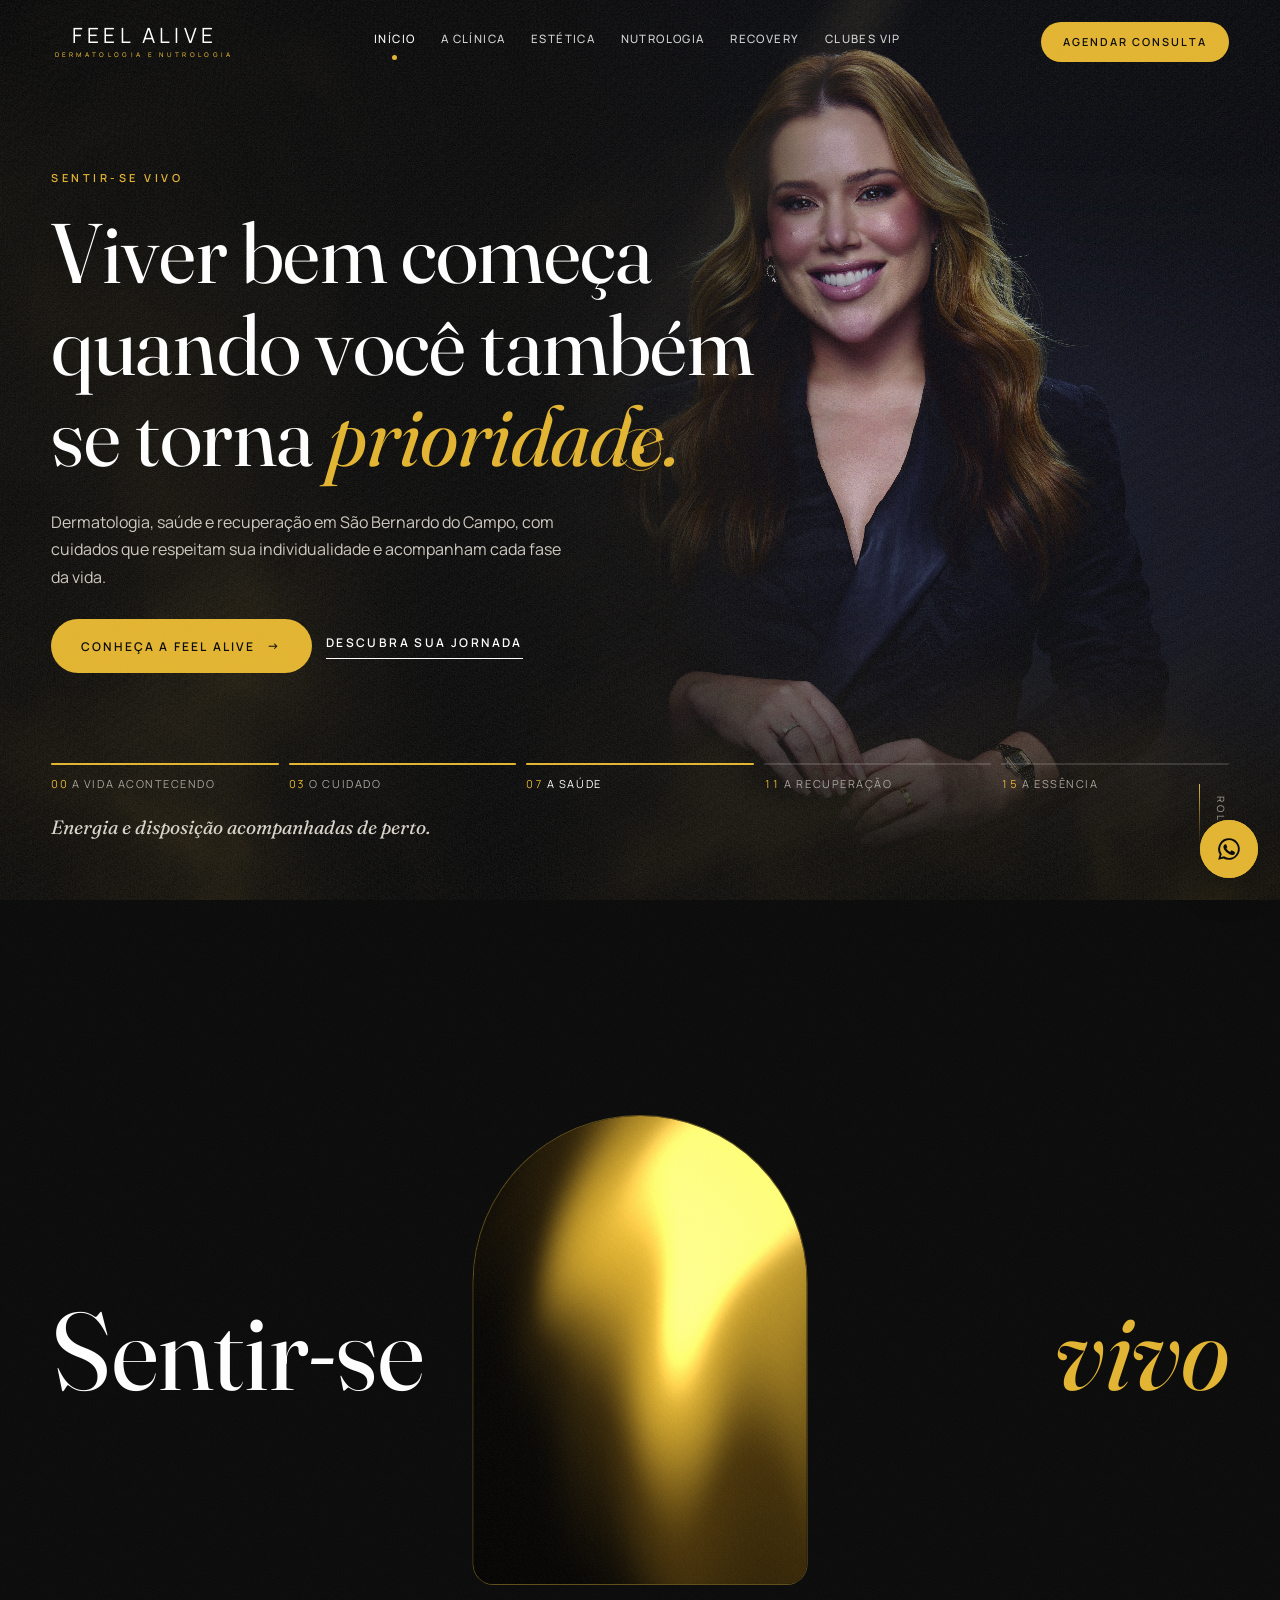
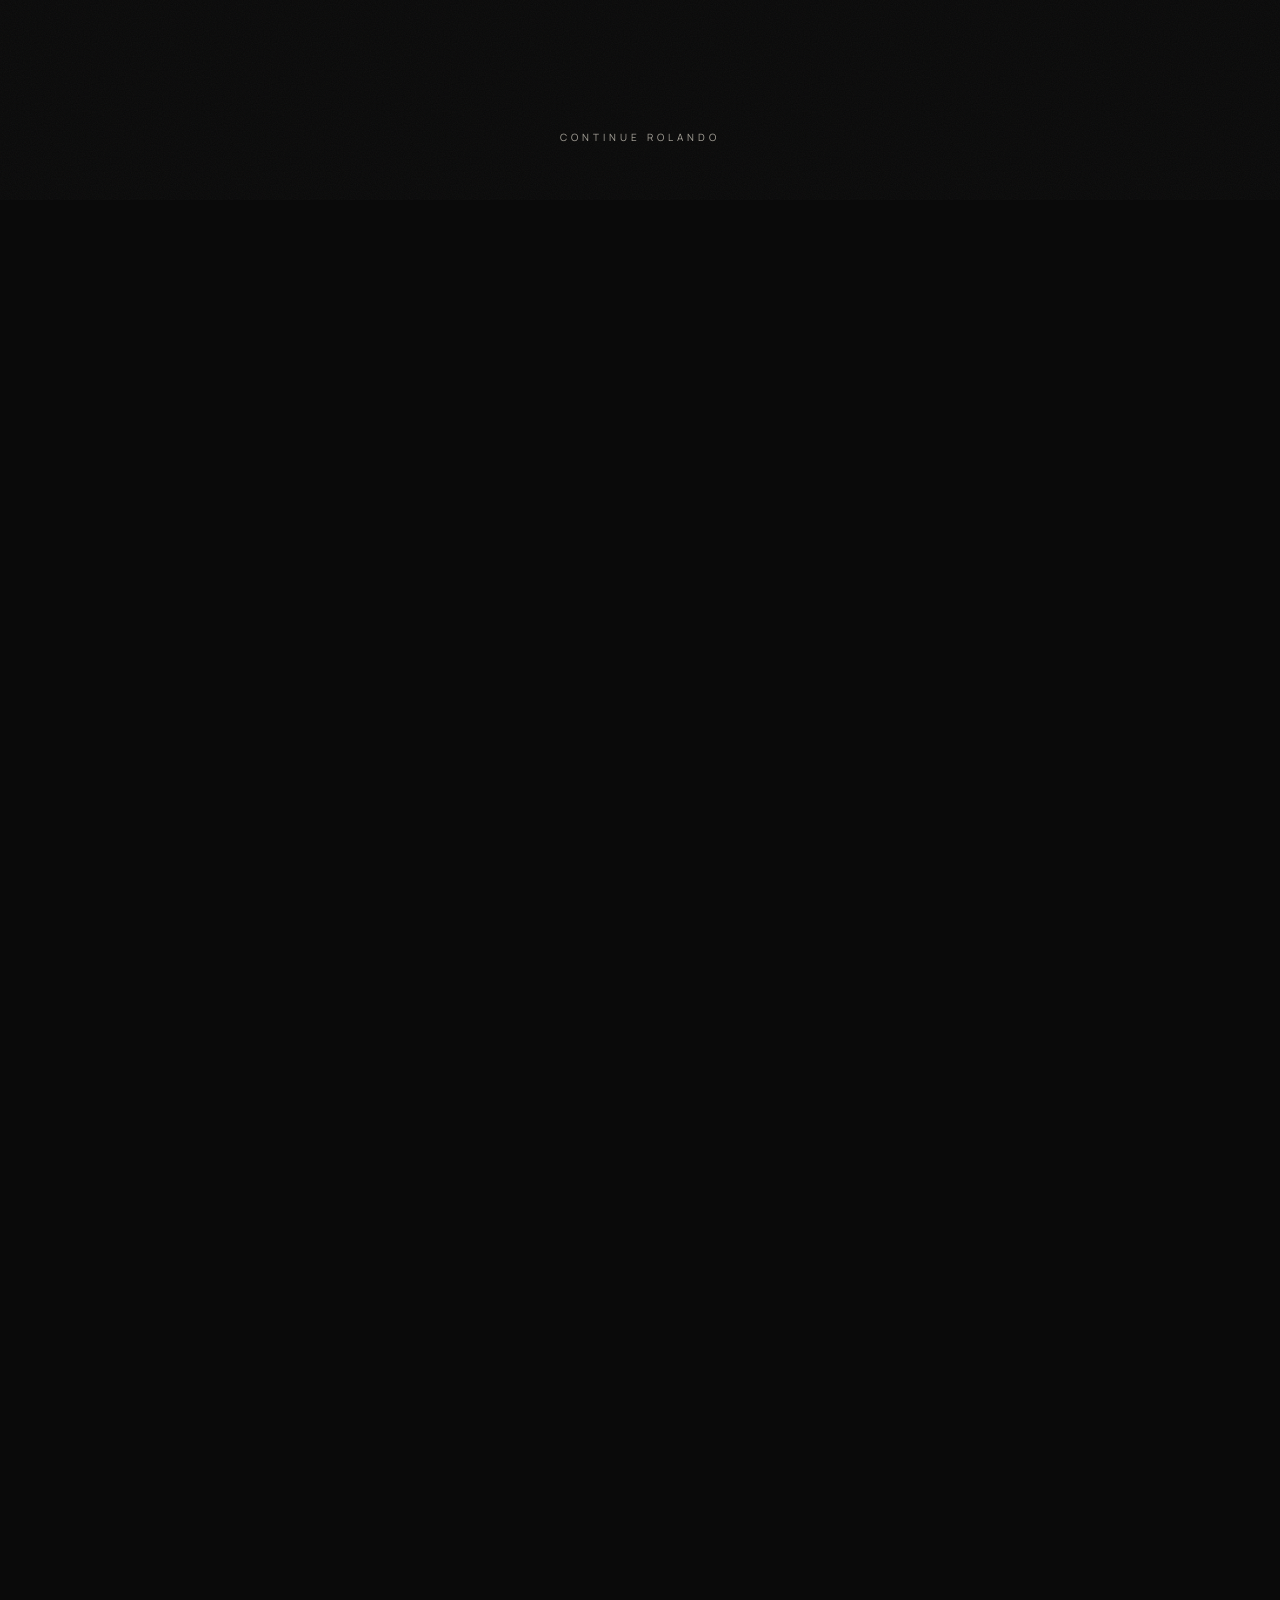
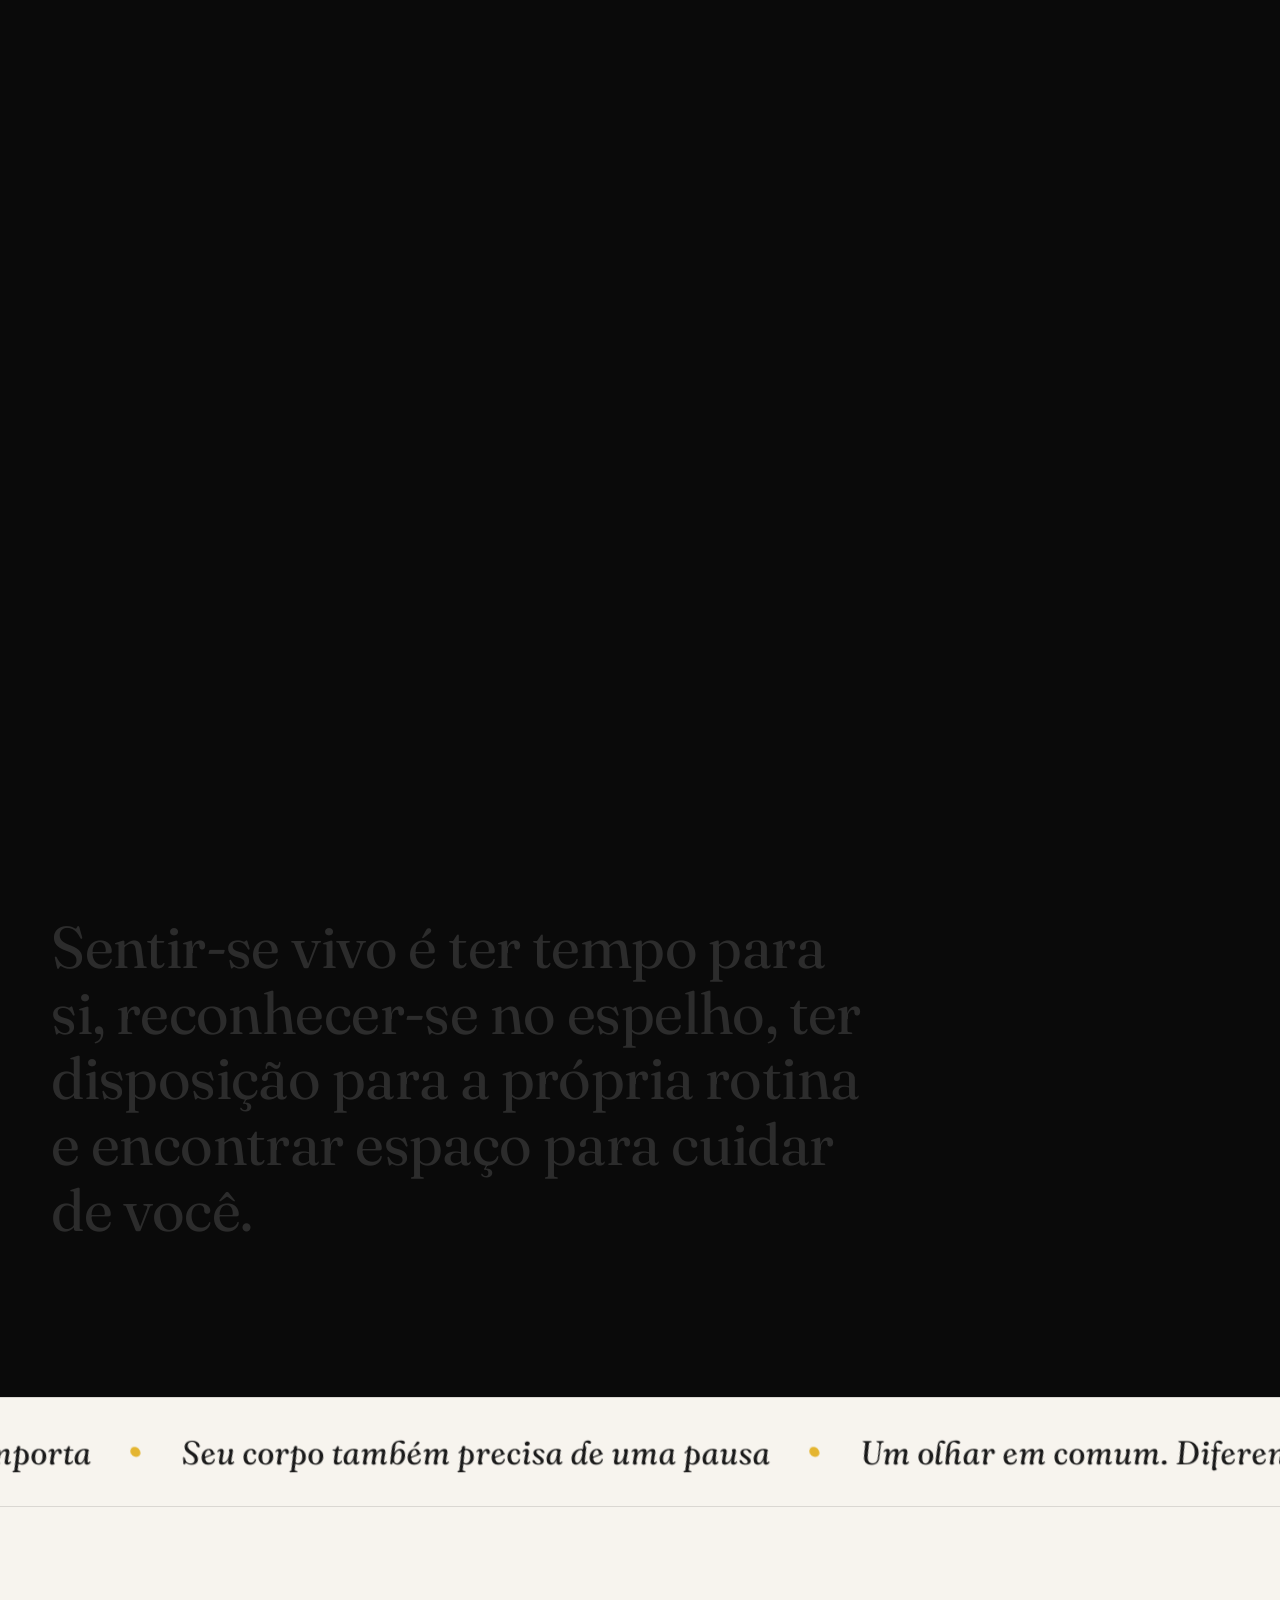
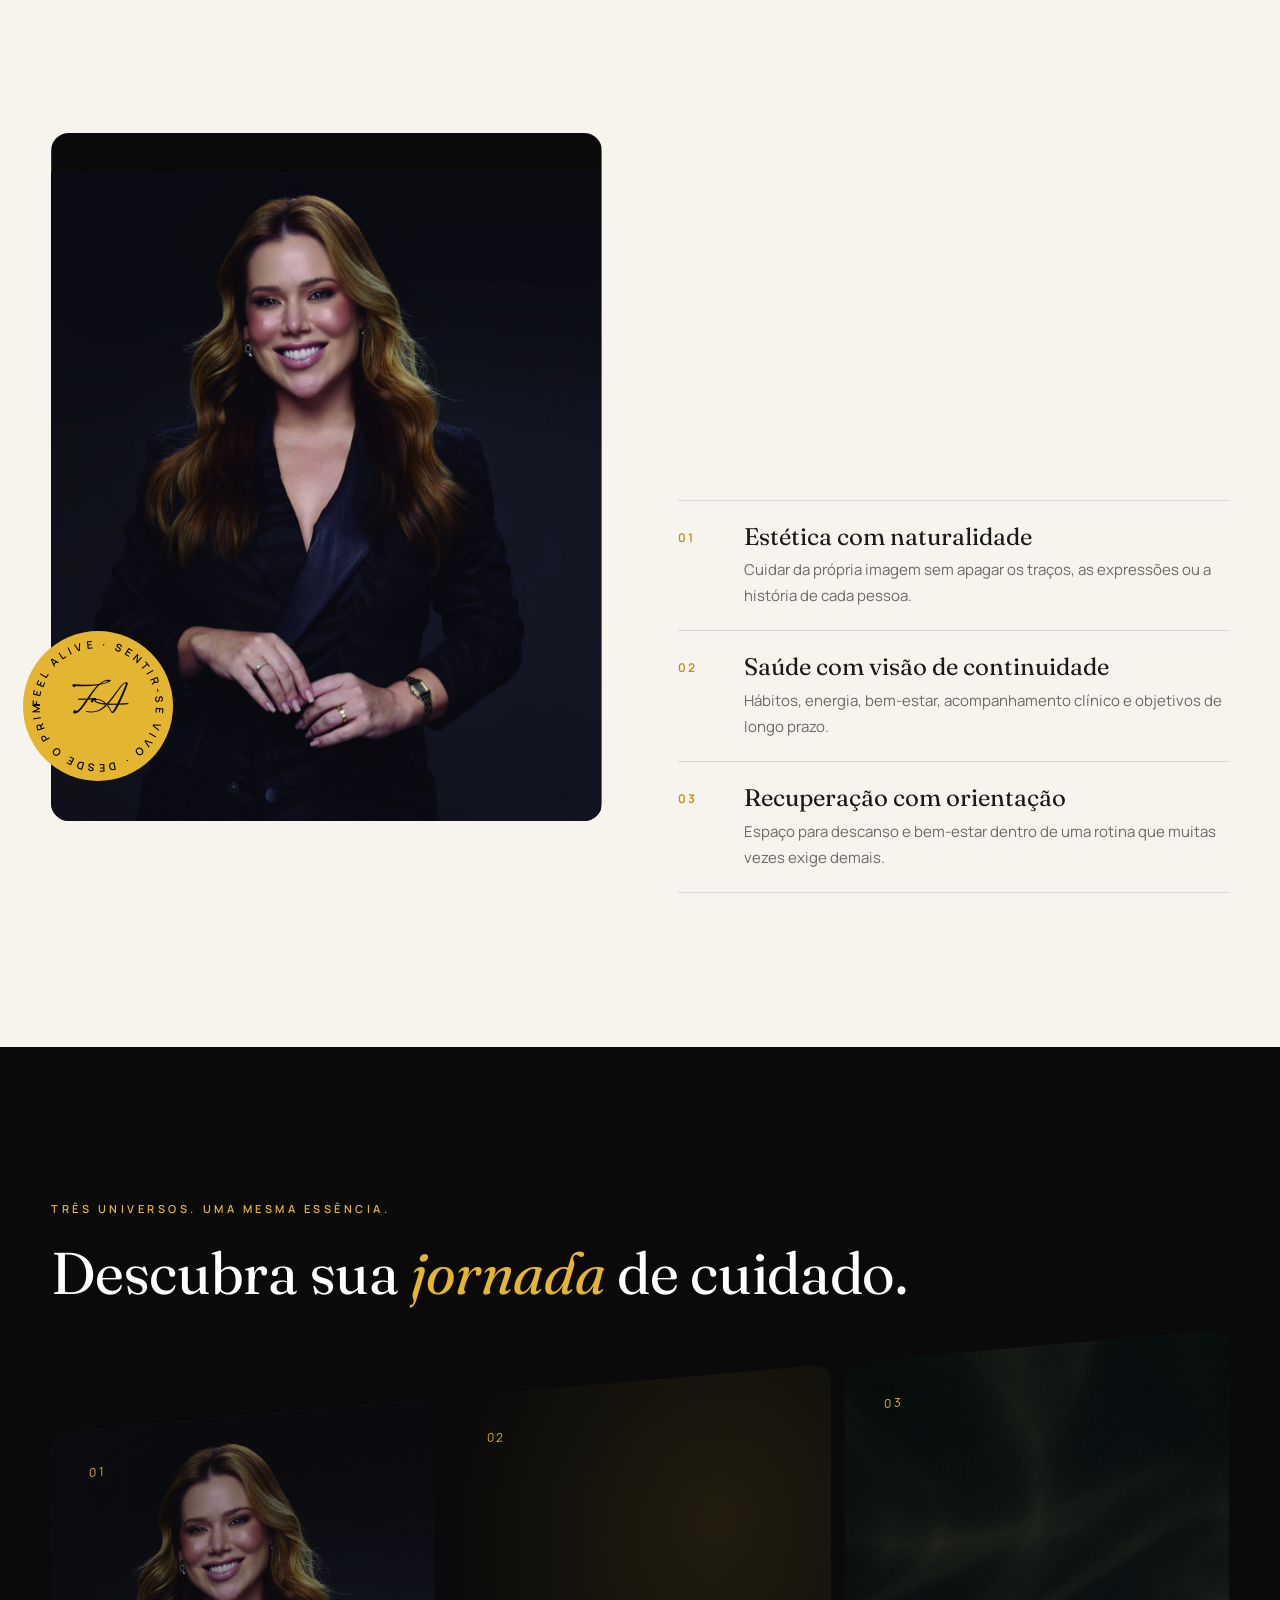
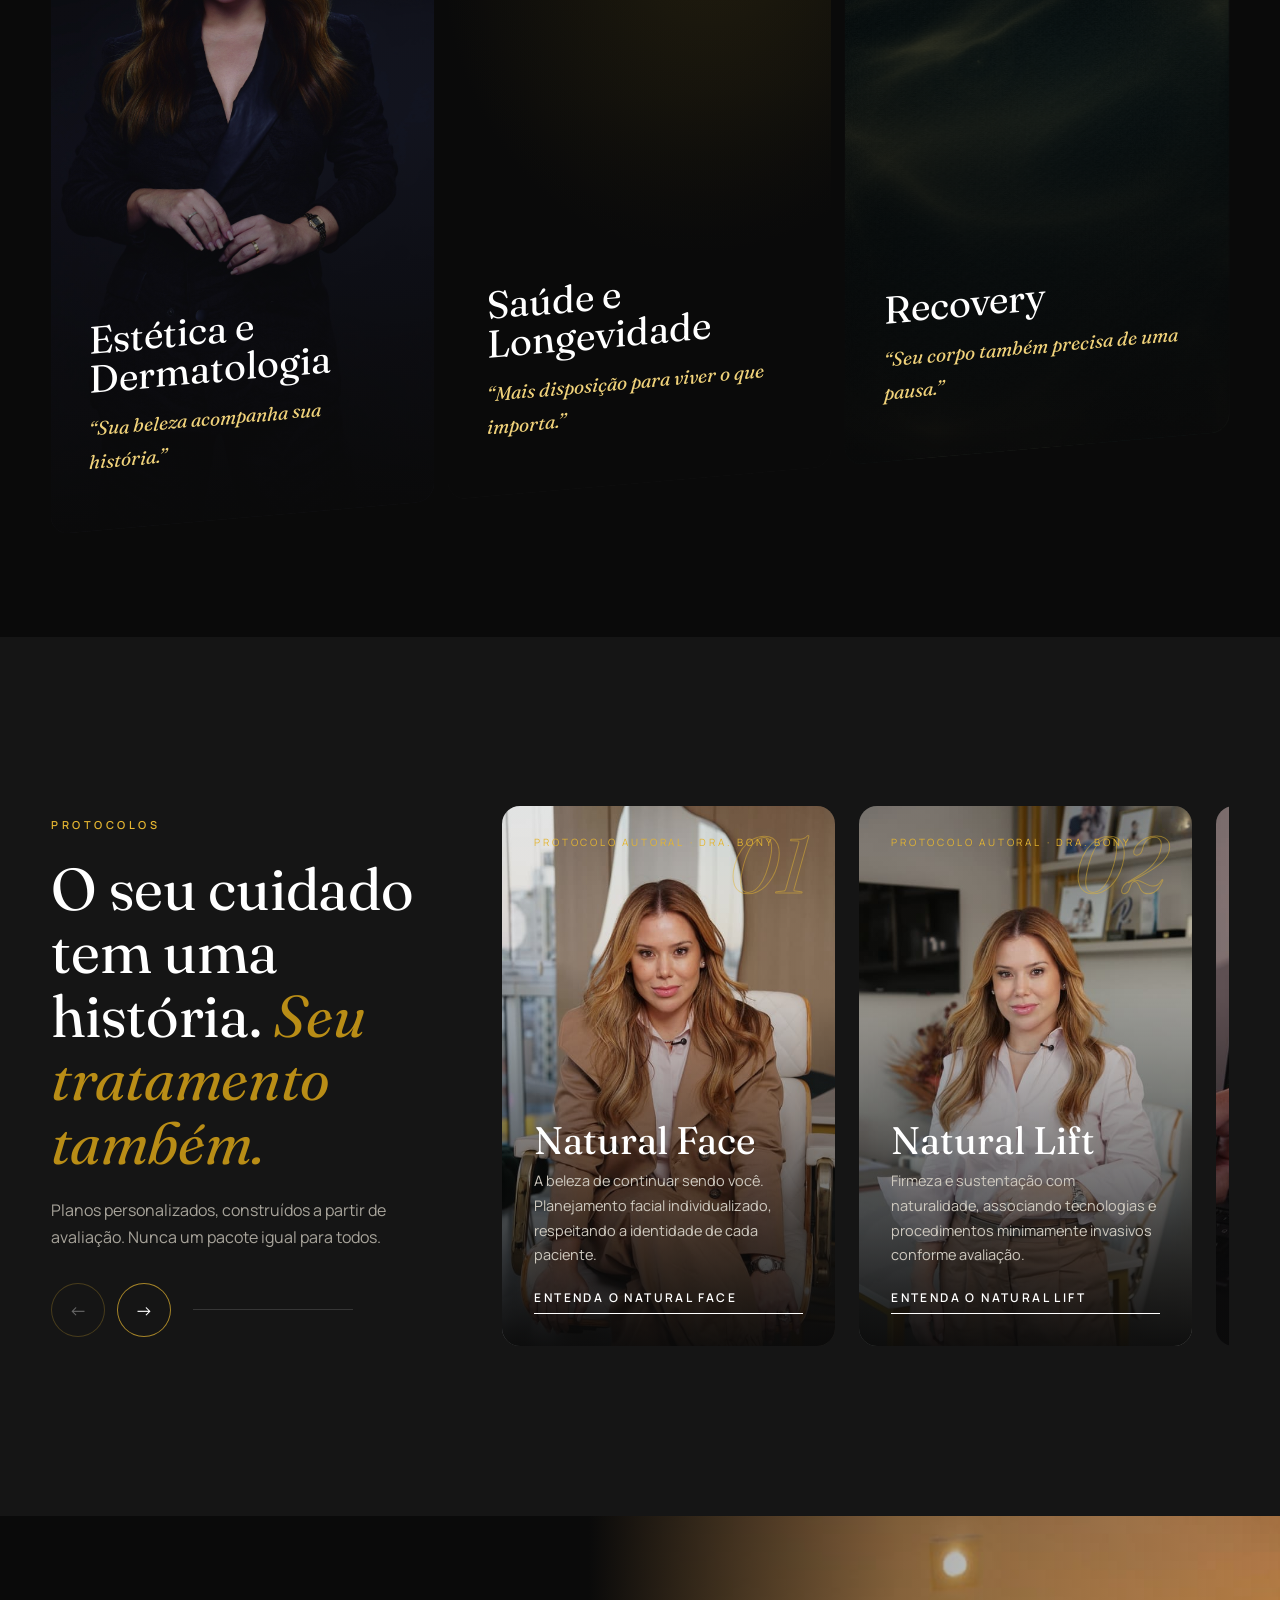
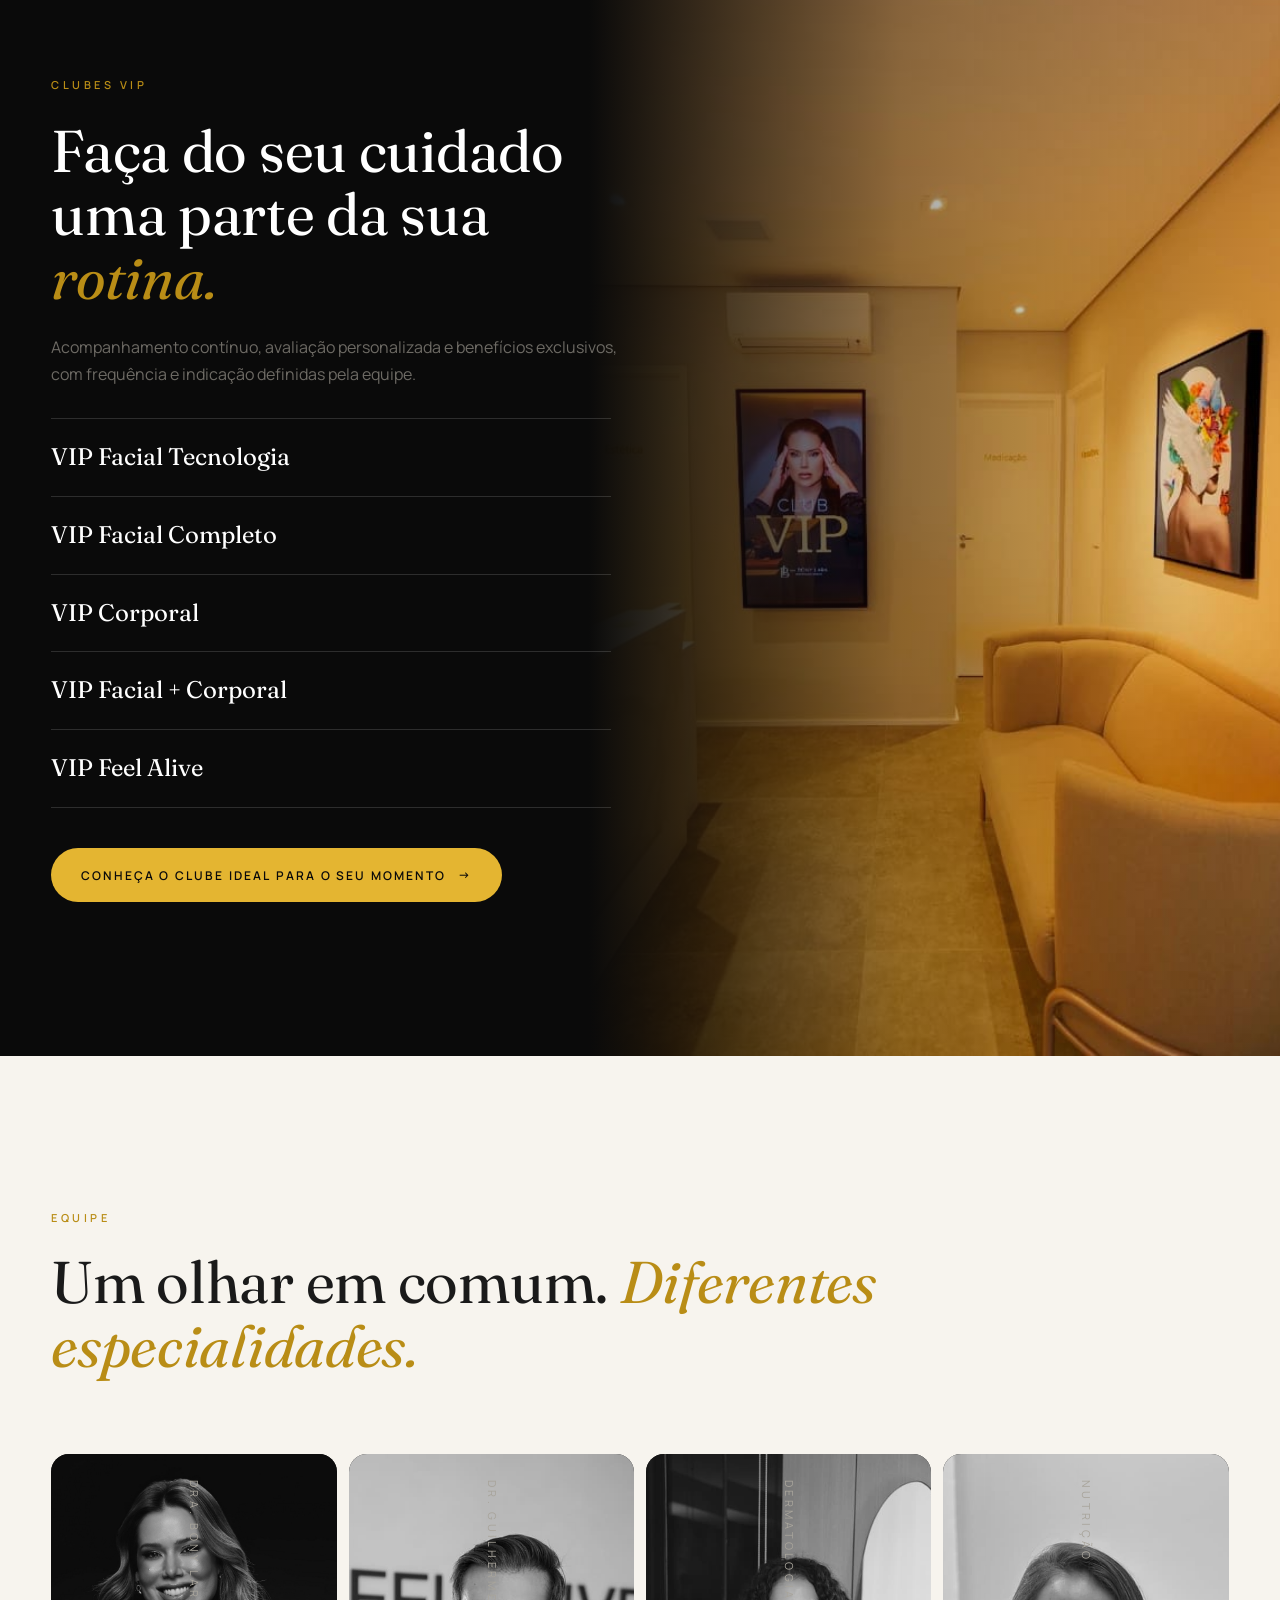
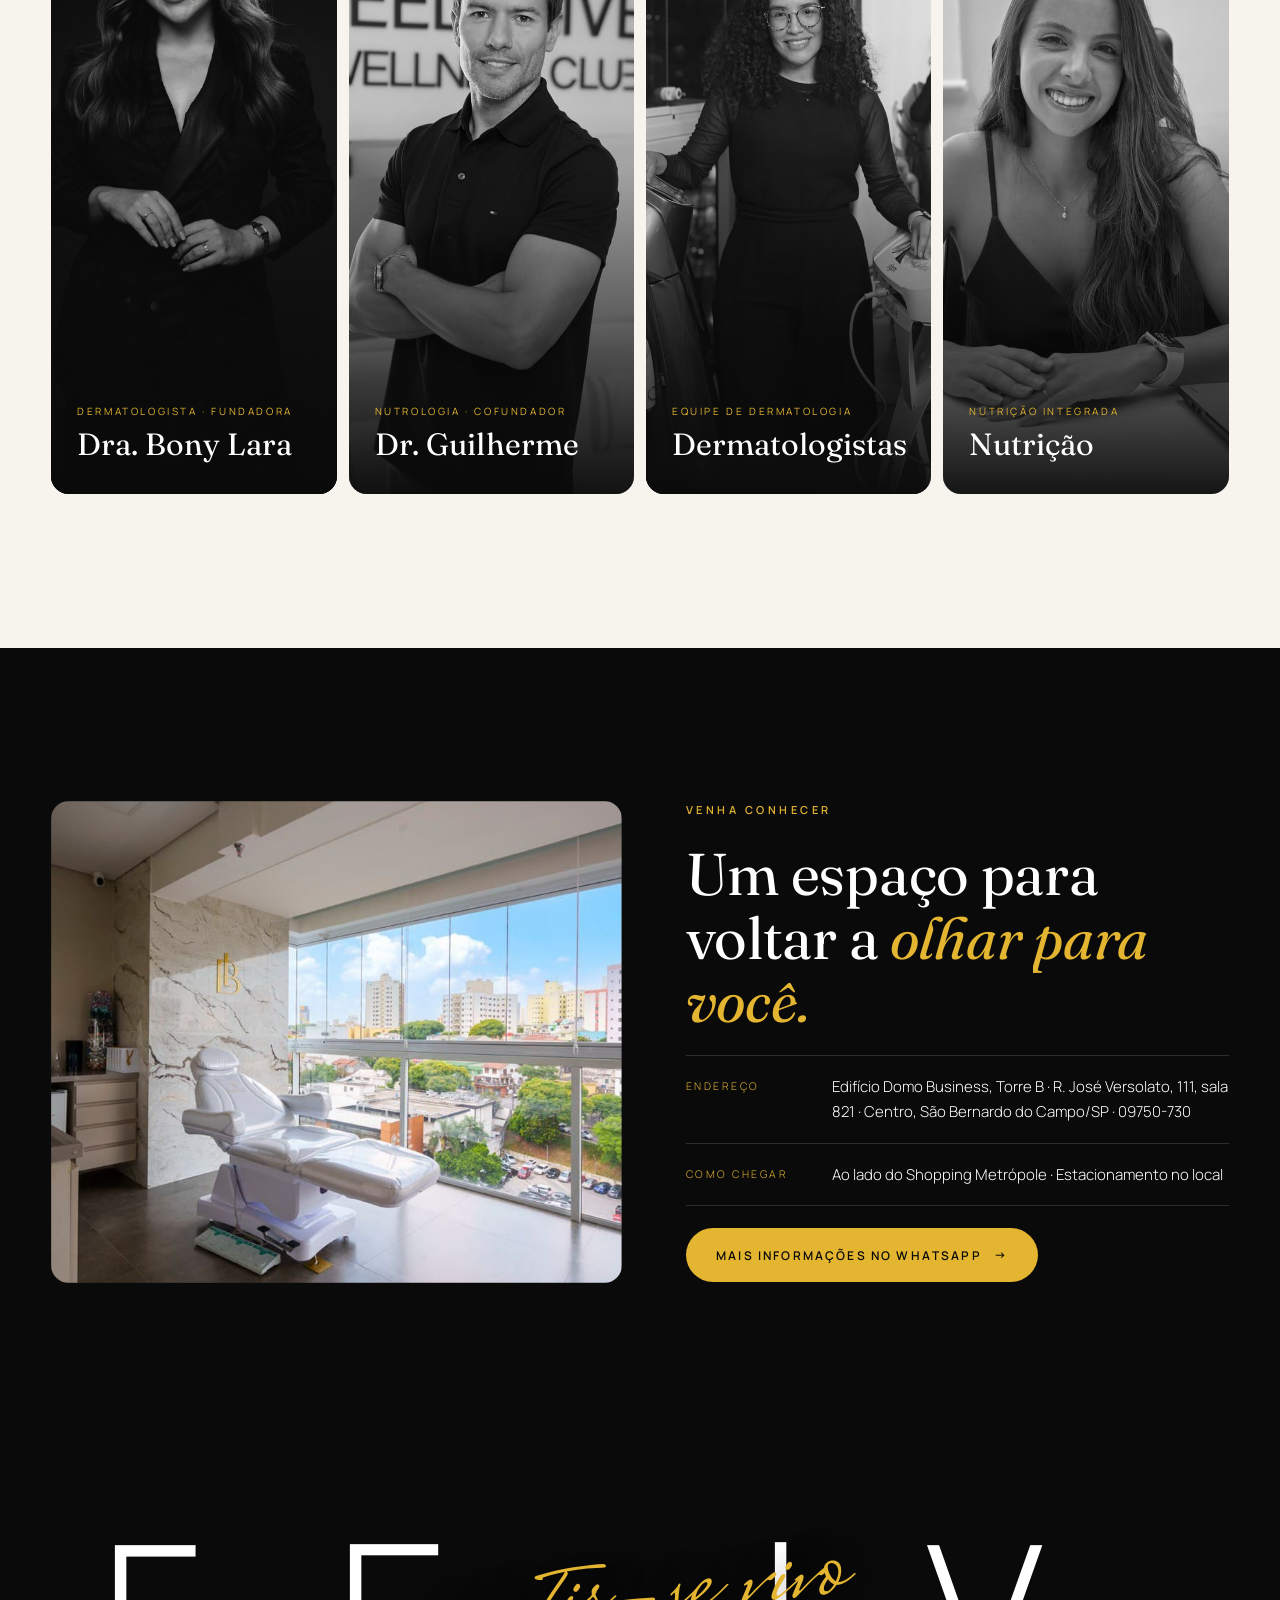
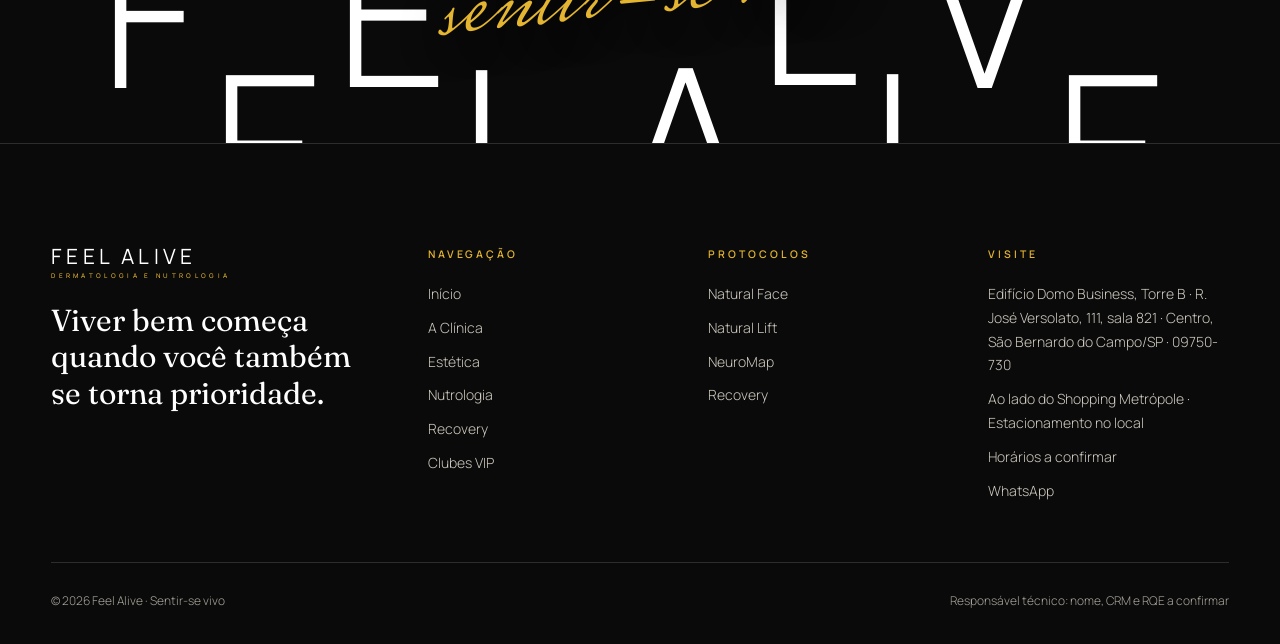
==== index.html @ b1e97e2f "Add files via upload" ====
<!doctype html>
<html lang="pt-BR">
<head>
  <meta charset="utf-8">
  <meta name="viewport" content="width=device-width, initial-scale=1">
  <title>Feel Alive | Dermatologia, Nutrologia e Recovery em São Bernardo do Campo</title>
  <meta name="description" content="Dermatologia, saúde e recuperação em São Bernardo do Campo, com cuidados que respeitam sua individualidade e acompanham cada fase da vida. Feel Alive. Sentir-se vivo.">
  <meta name="theme-color" content="#0a0a0a">
  <meta property="og:title" content="Feel Alive | Sentir-se vivo">
  <meta property="og:description" content="Uma experiência de cuidado que acompanha a sua vida.">
  <meta property="og:image" content="assets/img/dra-bony.jpg">
  <link rel="icon" href="data:image/svg+xml,%3Csvg xmlns='http://www.w3.org/2000/svg' viewBox='0 0 32 32'%3E%3Crect width='32' height='32' rx='8' fill='%230a0a0a'/%3E%3Ccircle cx='16' cy='16' r='6' fill='%23e4b531'/%3E%3C/svg%3E">
  <link rel="preconnect" href="https://fonts.googleapis.com">
  <link rel="preconnect" href="https://fonts.gstatic.com" crossorigin>
  <link rel="stylesheet" href="https://fonts.googleapis.com/css2?family=Fraunces:ital,opsz,wght@0,9..144,400;1,9..144,400&family=Manrope:wght@300;400;500;600;700&family=Mrs+Saint+Delafield&display=swap">
  <link rel="stylesheet" href="assets/css/style.css?v=20261105">
  <script>try{var d=document.documentElement,s=sessionStorage;if(!matchMedia('(prefers-reduced-motion: reduce)').matches){if(!s.getItem('fa-visited'))d.classList.add('is-first');else if(s.getItem('fa-curtain'))d.classList.add('is-curtain')}}catch(e){}</script>
  <script src="assets/js/gl.js?v=20261105" defer></script>
  <script src="assets/js/main.js?v=20261105" defer></script>
  <!-- Dados estruturados: validar telefone e horários antes de publicar -->
  <script type="application/ld+json">
  {
    "@context": "https://schema.org",
    "@type": "MedicalClinic",
    "name": "Feel Alive",
    "slogan": "Sentir-se vivo",
    "description": "Dermatologia, estética, nutrologia, nutrição e Recovery em uma experiência individualizada.",
    "medicalSpecialty": ["Dermatology", "Nutrition"],
    "address": { "@type": "PostalAddress", "streetAddress": "R. José Versolato, 111, Torre B, sala 821, Edifício Domo Business", "addressLocality": "São Bernardo do Campo", "addressRegion": "SP", "postalCode": "09750-730", "addressCountry": "BR" },
    "founder": [{ "@type": "Person", "name": "Dra. Bony Lara" }, { "@type": "Person", "name": "Dr. Guilherme" }]
  }
  </script>
</head>
<body data-page="home">
<main id="conteudo">

  <!-- 01 / FILME DE ABERTURA -->
  <section class="hero" aria-label="Abertura">
    <div class="hero__media" data-video="assets/video/abertura.mp4">
      <canvas class="hero__gl" aria-hidden="true"></canvas>
      <div class="hero__glow"></div>
      <div class="hero__photo"><img src="assets/img/dra-bony.jpg" alt="" fetchpriority="high"></div>
      <div class="hero__grain"></div>
    </div>
    <div class="container">
      <div class="hero__content">
        <span class="eyebrow hero__eyebrow">Sentir-se vivo</span>
        <h1 class="h1" data-split="chars">Viver bem começa quando você também se torna <em>prioridade.</em></h1>
        <p class="hero__sub" data-reveal style="--d:500ms">Dermatologia, saúde e recuperação em São Bernardo do Campo, com cuidados que respeitam sua individualidade e acompanham cada fase da vida.</p>
        <div class="hero__actions" data-reveal style="--d:700ms">
          <a class="btn btn--gold" href="clinica.html" data-magnetic>Conheça a Feel Alive <span class="btn__arrow">→</span></a>
          <a class="link-line" href="#jornadas" style="color:#fff">Descubra sua jornada</a>
        </div>
      </div>
      <div class="film" role="group" aria-label="Capítulos do filme de abertura" data-reveal style="--d:900ms">
        <button class="film__ch" data-t="0" data-caption="Um gesto simples diante do espelho."><span class="film__bar"><i></i></span><span><span class="film__t">00</span> <span class="film__label">A vida acontecendo</span></span></button>
        <button class="film__ch" data-t="3" data-caption="Uma conversa que começa pela escuta."><span class="film__bar"><i></i></span><span><span class="film__t">03</span> <span class="film__label">O cuidado</span></span></button>
        <button class="film__ch" data-t="7" data-caption="Energia e disposição acompanhadas de perto."><span class="film__bar"><i></i></span><span><span class="film__t">07</span> <span class="film__label">A saúde</span></span></button>
        <button class="film__ch" data-t="11" data-caption="Água, vapor e luz: o corpo também desacelera."><span class="film__bar"><i></i></span><span><span class="film__t">11</span> <span class="film__label">A recuperação</span></span></button>
        <button class="film__ch" data-t="15" data-caption="Feel Alive. Sentir-se vivo."><span class="film__bar"><i></i></span><span><span class="film__t">15</span> <span class="film__label">A essência</span></span></button>
      </div>
      <p class="film__caption" aria-live="polite"></p>
    </div>
    <span class="scroll-hint">Role</span>
  </section>

  <!-- ZOOM — a janela em arco se abre até ocupar a tela -->
  <section class="zoom" data-zoom aria-label="Sentir-se vivo">
    <div class="zoom__sticky">
      <div class="zoom__frame"><canvas data-silk></canvas></div>
      <div class="zoom__words" aria-hidden="true"><span class="zoom__l">Sentir-se</span><span class="zoom__r">vivo</span></div>
      <div class="zoom__caption">
        <span class="eyebrow" style="color:var(--gold)">Feel Alive</span>
        <h2 class="h2">Uma experiência de cuidado que acompanha <em>a sua vida.</em></h2>
      </div>
      <span class="zoom__hint">Continue rolando</span>
    </div>
  </section>

  <!-- MANIFESTO -->
  <section class="section section--dark" aria-label="Manifesto">
    <div class="container">
      <p class="fill-text" data-fill style="max-width:22ch">Sentir-se vivo é ter <em>tempo para si,</em> reconhecer-se no espelho, ter disposição para a própria rotina e encontrar <em>espaço para cuidar de você.</em></p>
    </div>
  </section>

  <div class="marquee" aria-hidden="true">
    <div class="marquee__track">
      <span class="marquee__item">Sua beleza acompanha sua história</span>
      <span class="marquee__item">Mais disposição para viver o que importa</span>
      <span class="marquee__item">Seu corpo também precisa de uma pausa</span>
      <span class="marquee__item">Um olhar em comum. Diferentes especialidades</span>
      <span class="marquee__item">Sua beleza acompanha sua história</span>
      <span class="marquee__item">Mais disposição para viver o que importa</span>
      <span class="marquee__item">Seu corpo também precisa de uma pausa</span>
      <span class="marquee__item">Um olhar em comum. Diferentes especialidades</span>
    </div>
  </div>

  <!-- 02 / NOSSO JEITO DE CUIDAR -->
  <section class="section" aria-labelledby="cuidar-t">
    <div class="container grid-2">
      <div style="position:relative">
        <div class="care__visual img-reveal">
          <img src="assets/img/dra-bony.jpg" alt="Dra. Bony Lara, dermatologista e cofundadora da Feel Alive, sorrindo" data-parallax="0.08" loading="lazy">
        </div>
        <div class="care__badge" aria-hidden="true">
          <svg viewBox="0 0 150 150"><defs><path id="circ" d="M75,75 m-58,0 a58,58 0 1,1 116,0 a58,58 0 1,1 -116,0"/></defs><text font-size="10.5" letter-spacing="3.6" font-family="Manrope" font-weight="600"><textPath href="#circ">FEEL ALIVE · SENTIR-SE VIVO · DESDE O PRIMEIRO OLHAR ·</textPath></text></svg>
          <b>FA</b>
        </div>
      </div>
      <div class="stack">
        <span class="eyebrow" data-reveal>Nosso jeito de cuidar</span>
        <h2 class="h2" id="cuidar-t" data-split>Você cuida de tantas coisas. Aqui, queremos <em>cuidar de você.</em></h2>
        <p class="lead" data-reveal>Entre família, trabalho e compromissos, muitas vezes o próprio cuidado fica para depois. Na Feel Alive, cada acompanhamento começa com uma conversa, respeitando sua história, sua rotina e o que deseja para si.</p>
        <ul class="essence">
          <li data-reveal><span>01</span><strong>Estética com naturalidade</strong><p>Cuidar da própria imagem sem apagar os traços, as expressões ou a história de cada pessoa.</p></li>
          <li data-reveal style="--d:100ms"><span>02</span><strong>Saúde com visão de continuidade</strong><p>Hábitos, energia, bem-estar, acompanhamento clínico e objetivos de longo prazo.</p></li>
          <li data-reveal style="--d:200ms"><span>03</span><strong>Recuperação com orientação</strong><p>Espaço para descanso e bem-estar dentro de uma rotina que muitas vezes exige demais.</p></li>
        </ul>
      </div>
    </div>
  </section>

  <!-- 03 / ESCOLHA SUA JORNADA -->
  <section class="section section--dark" id="jornadas" aria-labelledby="jornadas-t">
    <div class="container">
      <div class="section-head">
        <span class="eyebrow" data-reveal>Três universos. Uma mesma essência.</span>
        <h2 class="h2" id="jornadas-t" data-split>Descubra sua <em>jornada</em> de cuidado.</h2>
      </div>
      <div class="journeys" data-skew>
        <a class="journey" href="estetica.html" data-cursor="Explorar" data-reveal>
          <div class="journey__media" data-video="assets/video/estetica.mp4">
            <img src="assets/img/dra-bony.jpg" alt="" loading="lazy" style="object-position:50% 14%">
          </div>
          <span class="journey__num">01</span>
          <div class="journey__body">
            <h3 class="journey__title">Estética e Dermatologia</h3>
            <p class="journey__msg">“Sua beleza acompanha sua história.”</p>
            <div class="journey__more"><div>
              <p>Consultas, protocolos autorais, injetáveis e tecnologias faciais, corporais e capilares para continuar se reconhecendo em cada fase.</p>
              <span class="link-line">Conheça o universo</span>
            </div></div>
          </div>
        </a>
        <a class="journey" href="nutrologia.html" data-cursor="Explorar" data-reveal style="--d:120ms">
          <div class="journey__media" data-liquid data-video="assets/video/saude.mp4">
            <div class="vis vis--health">
              <svg viewBox="0 0 800 200" preserveAspectRatio="none" aria-hidden="true"><path d="M0,100 L180,100 L210,60 L240,150 L270,30 L300,170 L330,100 L520,100 L545,75 L570,125 L595,100 L800,100"/><path d="M0,120 C120,80 200,160 320,120 S520,80 640,120 S760,140 800,110"/></svg>
            </div>
          </div>
          <span class="journey__num">02</span>
          <div class="journey__body">
            <h3 class="journey__title">Saúde e Longevidade</h3>
            <p class="journey__msg">“Mais disposição para viver o que importa.”</p>
            <div class="journey__more"><div>
              <p>Nutrologia e nutrição com atenção à rotina, aos hábitos e ao bem-estar de longo prazo. Qualidade de vida antes de qualquer número.</p>
              <span class="link-line">Conheça o acompanhamento</span>
            </div></div>
          </div>
        </a>
        <a class="journey" href="recovery.html" data-cursor="Explorar" data-reveal style="--d:240ms">
          <div class="journey__media" data-video="assets/video/recovery.mp4">
            <div class="vis vis--recovery"><span class="ripple"></span><span class="ripple"></span><span class="ripple"></span><span class="ripple"></span><div class="steam"><i></i><i></i><i></i></div></div>
            <canvas data-water aria-hidden="true"></canvas>
          </div>
          <span class="journey__num">03</span>
          <div class="journey__body">
            <h3 class="journey__title">Recovery</h3>
            <p class="journey__msg">“Seu corpo também precisa de uma pausa.”</p>
            <div class="journey__more"><div>
              <p>Sauna, imersão em água fria, terapia de LED e massoterapia em um circuito orientado e individualizado.</p>
              <span class="link-line">Conheça o Recovery</span>
            </div></div>
          </div>
        </a>
      </div>
    </div>
  </section>

  <!-- 04 / PROTOCOLOS -->
  <section class="section section--ink" aria-labelledby="proto-t" style="color:#fff">
    <div class="container carousel" data-carousel>
      <div class="carousel__intro">
        <span class="eyebrow" style="color:var(--gold)" data-reveal>Protocolos</span>
        <h2 class="h2" id="proto-t" data-split>O seu cuidado tem uma história. <em>Seu tratamento também.</em></h2>
        <p class="lead" style="color:var(--muted-on-dark)" data-reveal>Planos personalizados, construídos a partir de avaliação. Nunca um pacote igual para todos.</p>
        <div class="carousel__nav" data-reveal>
          <button class="carousel__btn" data-prev aria-label="Protocolo anterior">←</button>
          <button class="carousel__btn" data-next aria-label="Ver mais protocolos">→</button>
          <span class="carousel__progress" aria-hidden="true"><i></i></span>
        </div>
      </div>
      <div class="carousel__track">
        <a class="proto" href="estetica.html#natural-face" data-cursor="Ver">
          <div class="proto__bg"><img src="assets/img/protocolo-natural-face.jpg" alt="" loading="lazy"></div>
          <span class="proto__tag">Protocolo autoral · Dra. Bony</span><span class="proto__idx">01</span>
          <h3>Natural Face</h3>
          <p>A beleza de continuar sendo você. Planejamento facial individualizado, respeitando a identidade de cada paciente.</p>
          <span class="link-line">Entenda o Natural Face</span>
        </a>
        <a class="proto" href="estetica.html#natural-lift" data-cursor="Ver">
          <div class="proto__bg"><img src="assets/img/protocolo-natural-lift.jpg" alt="" loading="lazy"></div>
          <span class="proto__tag">Protocolo autoral · Dra. Bony</span><span class="proto__idx">02</span>
          <h3>Natural Lift</h3>
          <p>Firmeza e sustentação com naturalidade, associando tecnologias e procedimentos minimamente invasivos conforme avaliação.</p>
          <span class="link-line">Entenda o Natural Lift</span>
        </a>
        <a class="proto" href="nutrologia.html#neuromap" data-cursor="Ver">
          <div class="proto__bg"><img src="assets/img/protocolo-neuromap.jpg" alt="" loading="lazy"></div>
          <span class="proto__tag">Avaliação · Dr. Guilherme</span><span class="proto__idx">03</span>
          <h3>NeuroMap</h3>
          <p>Uma avaliação individualizada que orienta as etapas do cuidado, incluindo a experiência de Recovery.</p>
          <span class="link-line">Conheça o NeuroMap</span>
        </a>
        <a class="proto" href="recovery.html" data-cursor="Ver">
          <div class="proto__bg"><div class="vis vis--recovery"><span class="ripple"></span><span class="ripple"></span><span class="ripple"></span><div class="steam"><i></i><i></i><i></i></div></div><canvas data-water aria-hidden="true"></canvas></div>
          <span class="proto__tag">Experiência</span><span class="proto__idx">04</span>
          <h3>Recovery</h3>
          <p>Um circuito orientado para o corpo desacelerar: sauna, imersão fria, LED e massoterapia.</p>
          <span class="link-line">Conheça o Recovery</span>
        </a>
      </div>
    </div>
  </section>

  <!-- 05 / CLUBES VIP -->
  <section class="section vip-band" aria-labelledby="vip-t">
    <figure class="vip-band__photo" aria-hidden="true"><img src="assets/img/clubes-vip.jpg" alt="" loading="lazy"></figure>
    <div class="vip-band__ring"></div><div class="vip-band__ring"></div>
    <div class="container">
      <span class="eyebrow" data-reveal>Clubes VIP</span>
      <h2 class="h2" id="vip-t" data-split style="margin-top:22px;max-width:14ch">Faça do seu cuidado uma parte da sua <em>rotina.</em></h2>
      <p class="lead" data-reveal style="margin-top:24px">Acompanhamento contínuo, avaliação personalizada e benefícios exclusivos, com frequência e indicação definidas pela equipe.</p>
      <ul class="vip-list" data-reveal>
        <li>VIP Facial Tecnologia</li>
        <li>VIP Facial Completo</li>
        <li>VIP Corporal</li>
        <li>VIP Facial + Corporal</li>
        <li>VIP Feel Alive</li>
      </ul>
      <div style="margin-top:40px" data-reveal>
        <a class="btn btn--gold" href="clubes-vip.html" data-magnetic>Conheça o clube ideal para o seu momento <span class="btn__arrow">→</span></a>
      </div>
    </div>
  </section>

  <!-- 06 / EQUIPE -->
  <section class="section" aria-labelledby="equipe-t">
    <div class="container">
      <div class="section-head">
        <span class="eyebrow" data-reveal>Equipe</span>
        <h2 class="h2" id="equipe-t" data-split>Um olhar em comum. <em>Diferentes especialidades.</em></h2>
      </div>
      <div class="team" data-reveal>
        <article class="member" tabindex="0">
          <div class="member__img"><img src="assets/img/dra-bony.jpg" alt="Dra. Bony Lara" loading="lazy"></div>
          <span class="member__vert">Dra. Bony Lara</span>
          <div class="member__body">
            <span class="member__role">Dermatologista · Fundadora</span>
            <h3 class="member__name">Dra. Bony Lara</h3>
            <div class="member__more"><div><p>Uma visão que valoriza a naturalidade e a beleza vivida em cada fase, sem incentivar a busca por uma idade que já passou.</p></div></div>
          </div>
        </article>
        <article class="member" tabindex="0">
          <div class="member__img"><img src="assets/img/dr-guilherme.jpg" alt="Dr. Guilherme" loading="lazy"></div>
          <span class="member__vert">Dr. Guilherme</span>
          <div class="member__body">
            <span class="member__role">Nutrologia · Cofundador</span>
            <h3 class="member__name">Dr. Guilherme</h3>
            <div class="member__more"><div><p>Saúde sustentável, hábitos acompanhados e longevidade. Criador do NeuroMap.</p></div></div>
          </div>
        </article>
        <article class="member" tabindex="0">
          <div class="member__img"><img src="assets/img/equipe-dermatologia.jpg" alt="Equipe de dermatologia" loading="lazy"></div>
          <span class="member__vert">Dermatologia</span>
          <div class="member__body">
            <span class="member__role">Equipe de dermatologia</span>
            <h3 class="member__name">Dermatologistas</h3>
            <div class="member__more"><div><p>Escuta, personalização, naturalidade e respeito à individualidade, cada profissional com sua voz.</p></div></div>
          </div>
        </article>
        <article class="member" tabindex="0">
          <div class="member__img"><img src="assets/img/equipe-nutricao.jpg" alt="Equipe de nutrição" loading="lazy"></div>
          <span class="member__vert">Nutrição</span>
          <div class="member__body">
            <span class="member__role">Nutrição integrada</span>
            <h3 class="member__name">Nutrição</h3>
            <div class="member__more"><div><p>Atendimento com nutricionista como parte do acompanhamento e da construção de hábitos.</p></div></div>
          </div>
        </article>
      </div>
    </div>
  </section>

  <!-- 07 / VENHA CONHECER -->
  <section class="section section--dark" aria-labelledby="visita-t">
    <div class="container visit">
      <div class="visit__map img-reveal">
        <img class="visit__photo" src="assets/img/clinica-espaco.jpg" alt="Espaço da Feel Alive no Domo Business" loading="lazy">
      </div>
      <div class="stack">
        <span class="eyebrow" data-reveal>Venha conhecer</span>
        <h2 class="h2" id="visita-t" data-split>Um espaço para voltar a <em>olhar para você.</em></h2>
        <ul class="info-list" data-reveal>
          <li><span>Endereço</span><p data-address></p></li>
          <li><span>Como chegar</span><p data-reference></p></li>
        </ul>
        <div class="hero__actions" data-reveal>
          <a class="btn btn--gold" data-wa="Olá! Vim pelo site e gostaria de mais informações sobre a Feel Alive." data-magnetic>Mais informações no WhatsApp <span class="btn__arrow">→</span></a>
        </div>
      </div>
    </div>
  </section>

  <!-- ASSINATURA -->
  <section class="signature" aria-label="Feel Alive, sentir-se vivo">
    <div class="signature__word" aria-hidden="true"><span>F</span><span>E</span><span>E</span><span>L</span><span>&nbsp;</span><span>A</span><span>L</span><span>I</span><span>V</span><span>E</span></div>
    <span class="signature__script script" aria-hidden="true">sentir-se vivo</span>
  </section>

</main>
</body>
</html>
---- assets/css/style.css ----
/* ==========================================================================
   FEEL ALIVE — Sentir-se vivo
   Identidade: preto #0a0a0a · dourado #e4b531 · branco #ffffff
   Apoio editorial: off-white #f7f4ee (plano 2026)
   ========================================================================== */

:root {
  --black: #0a0a0a;
  --ink: #151515;
  --ink-2: #1e1e1e;
  --gold: #e4b531;
  --gold-soft: #f0d27a;
  --gold-deep: #b98d16;
  --white: #ffffff;
  --cream: #f7f4ee;
  --cream-2: #efe9de;
  --text: #1a1a1a;
  --muted: #6d6a64;
  --muted-on-dark: #a8a49b;
  --line: rgba(10, 10, 10, .12);
  --line-on-dark: rgba(255, 255, 255, .14);

  --f-display: "Roslindale Display", "Fraunces", Georgia, serif;
  --f-sans: "Manrope", system-ui, sans-serif;
  --f-script: "Mrs Saint Delafield", cursive;

  --ease: cubic-bezier(.22, 1, .36, 1);
  --ease-in-out: cubic-bezier(.76, 0, .24, 1);
  --gutter: clamp(16px, 4vw, 56px);
  --max: 1320px;
  --radius: 18px;
  --header-h: 84px;
}

/* Roslindale Display (DJR) é licenciada: coloque os .woff2 em assets/fonts/.
   Sem os arquivos, o navegador usa a Fraunces (Google Fonts). */
@font-face { font-family: "Roslindale Display"; font-style: normal; font-weight: 400; font-display: swap; src: local("Roslindale Display Regular"), local("RoslindaleDisplay-Regular"), url("../fonts/RoslindaleDisplay-Regular.woff2") format("woff2"); }
@font-face { font-family: "Roslindale Display"; font-style: italic; font-weight: 400; font-display: swap; src: local("Roslindale Display Italic"), local("RoslindaleDisplay-Italic"), url("../fonts/RoslindaleDisplay-Italic.woff2") format("woff2"); }

/* ---------- Reset ---------- */
*, *::before, *::after { box-sizing: border-box; margin: 0; padding: 0; }
html { -webkit-text-size-adjust: 100%; scroll-behavior: auto; }
body {
  font-family: var(--f-sans);
  font-weight: 400;
  font-size: 16px;
  line-height: 1.7;
  color: var(--text);
  background: var(--cream);
  -webkit-font-smoothing: antialiased;
  overflow-x: hidden;
}
body.is-locked { overflow: hidden; }
html.is-first body, html.is-curtain body { background: var(--black); }
html.is-first main, html.is-curtain main { visibility: hidden; }
img, video, canvas, svg { display: block; max-width: 100%; }
a { color: inherit; text-decoration: none; }
button { font: inherit; color: inherit; background: none; border: 0; cursor: pointer; }
input, select, textarea { font: inherit; color: inherit; }
::selection { background: var(--gold); color: var(--black); }
:focus-visible { outline: 2px solid var(--gold); outline-offset: 4px; border-radius: 4px; }

.skip { position: fixed; left: 16px; top: -60px; z-index: 300; background: var(--gold); color: var(--black); padding: 10px 18px; border-radius: 99px; font-weight: 600; transition: top .3s; }
.skip:focus { top: 16px; }
.sr-only { position: absolute; width: 1px; height: 1px; overflow: hidden; clip: rect(0 0 0 0); white-space: nowrap; }

/* ---------- Tipografia ---------- */
.eyebrow {
  display: inline-flex; align-items: center; gap: 14px;
  font-size: 11px; font-weight: 600; letter-spacing: .32em; text-transform: uppercase;
  color: var(--gold-deep);
}
.section--dark .eyebrow, .on-dark .eyebrow { color: var(--gold); }

.display, .h1, .h2, .h3 { font-family: var(--f-display); font-weight: 400; line-height: 1.08; letter-spacing: -.005em; color: inherit; }
.h1 { font-size: clamp(2.7rem, 6.6vw, 6.4rem); }
.h2 { font-size: clamp(2.2rem, 4.6vw, 4.2rem); }
.h3 { font-size: clamp(1.6rem, 2.4vw, 2.2rem); line-height: 1.15; }
.h1 em, .h2 em, .h3 em { font-style: italic; color: var(--gold); }
.section:not(.section--dark) .h2 em, .section:not(.section--dark) .h3 em { color: var(--gold-deep); }
.script { font-family: var(--f-script); font-weight: 400; color: var(--gold); line-height: 1; }
.lead { font-size: clamp(1rem, 1.25vw, 1.15rem); color: var(--muted); max-width: 60ch; font-weight: 400; }
.section--dark .lead, .on-dark .lead { color: var(--muted-on-dark); }
.small { font-size: 13px; color: var(--muted); font-weight: 300; }
.section--dark .small { color: var(--muted-on-dark); }

/* ---------- Layout ---------- */
.container { width: 100%; max-width: var(--max); margin-inline: auto; padding-inline: var(--gutter); }
.section { position: relative; padding-block: clamp(80px, 12vw, 170px); }
.section--dark { background: var(--black); color: var(--white); }
.section--ink { background: var(--ink); color: var(--white); }
.section--white { background: var(--white); }
.section--cream2 { background: var(--cream-2); }
.section-head { display: grid; gap: 22px; margin-bottom: clamp(48px, 6vw, 88px); max-width: 880px; }
.section-head--center { margin-inline: auto; text-align: center; justify-items: center; }
.grid-2 { display: grid; grid-template-columns: 1fr 1fr; gap: clamp(32px, 6vw, 96px); align-items: center; }
.stack { display: grid; gap: 22px; }
@media (max-width: 900px) { .grid-2 { grid-template-columns: 1fr; } }

/* ---------- Botões ---------- */
.btn {
  --bg: var(--black); --fg: var(--white);
  position: relative; display: inline-flex; align-items: center; gap: 12px;
  padding: 17px 30px; border-radius: 999px; overflow: hidden; isolation: isolate;
  background: var(--bg); color: var(--fg);
  font-size: 12px; font-weight: 600; letter-spacing: .18em; text-transform: uppercase;
  transition: color .5s var(--ease), transform .4s var(--ease);
  will-change: transform;
}
.btn::before {
  content: ""; position: absolute; inset: 0; z-index: -1; border-radius: inherit;
  background: var(--gold); transform: translateY(101%); transition: transform .6s var(--ease);
}
.btn:hover::before { transform: translateY(0); }
.btn:hover { color: var(--black); }
.btn .btn__arrow { transition: transform .5s var(--ease); }
.btn:hover .btn__arrow { transform: translateX(5px); }
.btn--gold { --bg: var(--gold); --fg: var(--black); }
.btn--gold::before { background: var(--white); }
.btn--ghost { --bg: transparent; --fg: currentColor; box-shadow: inset 0 0 0 1px currentColor; }
.btn--ghost:hover { box-shadow: inset 0 0 0 1px var(--gold); }
.btn--sm { padding: 13px 22px; font-size: 11px; }
.link-line { position: relative; font-size: 12px; font-weight: 600; letter-spacing: .2em; text-transform: uppercase; padding-bottom: 6px; }
.link-line::after { content: ""; position: absolute; left: 0; bottom: 0; width: 100%; height: 1px; background: currentColor; transform-origin: right; transition: transform .6s var(--ease); }
.link-line:hover::after { transform: scaleX(0); transform-origin: right; animation: line-back .6s .3s var(--ease) forwards; }
@keyframes line-back { from { transform: scaleX(0); transform-origin: left; } to { transform: scaleX(1); transform-origin: left; } }

/* ==========================================================================
   LOADER — "Feel Alive" + bolinha
   ========================================================================== */
/* Sem barra: partículas (WebGL) formam o logo, a bolinha cai e cobre a tela */
.loader { position: fixed; inset: 0; z-index: 500; background: var(--black); color: var(--white); display: grid; place-items: center; overflow: hidden; }
.loader__gl { position: absolute; inset: 0; width: 100%; height: 100%; }
.loader__inner { position: relative; display: grid; justify-items: center; gap: 20px; }
.loader__logo { display: flex; font-size: clamp(2.4rem, 8.4vw, 6.6rem); font-weight: 300; letter-spacing: .14em; line-height: 1; padding-left: .14em; }
.loader__logo span { display: inline-block; opacity: 0; filter: blur(14px); transition: opacity 1s var(--ease), filter 1.1s var(--ease), transform .8s var(--ease-in-out); transition-delay: calc(var(--i) * 55ms); }
.loader__logo .gap { width: .4em; }
.loader.is-formed .loader__logo span { opacity: 1; filter: blur(0); }
.loader__tag { font-size: 10px; letter-spacing: 1.4em; padding-left: 1.4em; text-transform: uppercase; color: var(--muted-on-dark); opacity: 0; transition: opacity 1.2s var(--ease) .5s, letter-spacing 1.8s var(--ease) .5s, padding 1.8s var(--ease) .5s; }
.loader.is-formed .loader__tag { opacity: 1; letter-spacing: .6em; padding-left: .6em; }
.loader__ball { position: absolute; left: 50%; top: calc(100% + 34px); width: 16px; height: 16px; margin-left: -8px; border-radius: 50%; background: var(--gold); box-shadow: 0 0 30px rgba(228, 181, 49, .7); opacity: 0; transform-origin: 50% 100%; }
.loader.is-ball .loader__ball { opacity: 1; animation: ball-drop 1.3s linear forwards; }
@keyframes ball-drop {
  0% { transform: translateY(-60vh) scale(.7, 1.3); animation-timing-function: cubic-bezier(.55, 0, 1, .45); }
  38% { transform: translateY(0) scale(1.45, .6); animation-timing-function: cubic-bezier(0, .55, .45, 1); }
  58% { transform: translateY(-70px) scale(.9, 1.1); animation-timing-function: cubic-bezier(.55, 0, 1, .45); }
  74% { transform: translateY(0) scale(1.2, .8); animation-timing-function: cubic-bezier(0, .55, .45, 1); }
  86% { transform: translateY(-18px) scale(1); animation-timing-function: cubic-bezier(.55, 0, 1, .45); }
  100% { transform: translateY(0) scale(1); }
}
.loader.is-done .loader__logo span { opacity: 0; filter: blur(10px); transform: translateY(-40px); transition-delay: calc(var(--i) * 30ms); }
.loader.is-done .loader__tag { opacity: 0; transition: opacity .4s; }
.loader.is-done .loader__ball { animation: none; opacity: 1; box-shadow: none; transform-origin: 50% 50%; transform: scale(var(--cover, 200)); transition: transform 1.2s cubic-bezier(.7, 0, .2, 1); }
.loader.is-hidden { display: none; }

/* Cortina curva (transição entre páginas) */
.curtain { position: fixed; inset: 0; z-index: 480; pointer-events: none; visibility: hidden; }
.curtain.is-active { visibility: visible; pointer-events: auto; }
.curtain svg { position: absolute; inset: 0; width: 100%; height: 100%; }
.curtain path { fill: var(--black); }
.curtain.is-gold path { fill: var(--gold); }
.curtain__label { position: absolute; inset: 0; display: grid; place-content: center; justify-items: center; gap: 14px; color: var(--white); text-align: center; opacity: 0; transform: translateY(40px); transition: opacity .5s var(--ease), transform .8s var(--ease); }
.curtain.is-label .curtain__label { opacity: 1; transform: none; }
.curtain__label small { display: flex; align-items: center; gap: 12px; font-size: 10px; font-weight: 600; letter-spacing: .5em; color: var(--gold); }
.curtain__label small::before { content: ""; width: 8px; height: 8px; border-radius: 50%; background: var(--gold); animation: blink 1.2s infinite; }
.curtain__name { font-family: var(--f-display); font-style: italic; font-weight: 400; font-size: clamp(3rem, 9vw, 7.5rem); line-height: 1; }

/* Grão de filme global */
.grain { position: fixed; inset: -100%; z-index: 300; pointer-events: none; opacity: .045; background-image: url("data:image/svg+xml,%3Csvg xmlns='http://www.w3.org/2000/svg' width='180' height='180'%3E%3Cfilter id='n'%3E%3CfeTurbulence type='fractalNoise' baseFrequency='.85' numOctaves='3' stitchTiles='stitch'/%3E%3C/filter%3E%3Crect width='100%25' height='100%25' filter='url(%23n)'/%3E%3C/svg%3E"); animation: grain .9s steps(6) infinite; }
.fx-defs { position: absolute; width: 0; height: 0; }

/* ==========================================================================
   CURSOR
   ========================================================================== */
.cursor { position: fixed; inset: 0; pointer-events: none; z-index: 400; }
.cursor__dot, .cursor__ring { position: absolute; left: 0; top: 0; border-radius: 50%; will-change: transform; }
.cursor__dot { width: 8px; height: 8px; margin: -4px 0 0 -4px; background: var(--gold); }
.cursor__ring { width: 42px; height: 42px; margin: -21px 0 0 -21px; border: 1px solid rgba(228, 181, 49, .75); transition: width .45s var(--ease), height .45s var(--ease), margin .45s var(--ease), background .45s, border-color .45s; }
.cursor.is-hover .cursor__ring { width: 74px; height: 74px; margin: -37px 0 0 -37px; background: rgba(228, 181, 49, .16); border-color: var(--gold); }
.cursor.is-label .cursor__ring { width: 96px; height: 96px; margin: -48px 0 0 -48px; background: var(--gold); border-color: transparent; }
.cursor__label { position: absolute; left: 0; top: 0; transform: translate(-50%, -50%); font-size: 10px; font-weight: 700; letter-spacing: .2em; text-transform: uppercase; color: var(--black); opacity: 0; transition: opacity .3s; white-space: nowrap; }
.cursor.is-label .cursor__label { opacity: 1; }
.cursor.is-hidden { opacity: 0; }
@media (pointer: coarse), (prefers-reduced-motion: reduce) { .cursor { display: none; } }
@media (pointer: fine) { .has-cursor, .has-cursor a, .has-cursor button { cursor: none; } }

/* Barra de progresso de leitura (CSS scroll-driven) */
.progress { position: fixed; top: 0; left: 0; right: 0; height: 2px; z-index: 210; background: var(--gold); transform-origin: left; transform: scaleX(var(--progress, 0)); }
@supports (animation-timeline: scroll()) {
  .progress { animation: grow-x linear both; animation-timeline: scroll(root); }
  @keyframes grow-x { from { transform: scaleX(0); } to { transform: scaleX(1); } }
}

/* ==========================================================================
   HEADER / NAV
   ========================================================================== */
.header {
  position: fixed; inset: 0 0 auto; z-index: 200; height: var(--header-h); color: var(--white);
  transition: transform .6s var(--ease), background .5s, height .5s var(--ease);
}
.header::before { content: ""; position: absolute; inset: 0; background: rgba(10, 10, 10, .72); backdrop-filter: blur(18px) saturate(140%); -webkit-backdrop-filter: blur(18px) saturate(140%); opacity: 0; transition: opacity .5s; border-bottom: 1px solid var(--line-on-dark); }
.header.is-scrolled { height: 70px; }
.header.is-scrolled::before { opacity: 1; }
.header.is-hidden { transform: translateY(-100%); }
.header__inner { position: relative; height: 100%; display: flex; align-items: center; justify-content: space-between; gap: 24px; }
.logo { display: grid; justify-items: center; line-height: 1; gap: 6px; flex-shrink: 0; }
.logo__name { font-size: 21px; font-weight: 400; letter-spacing: .2em; padding-left: .2em; }
.logo__sub { font-size: 6.4px; font-weight: 500; letter-spacing: .52em; padding-left: .52em; color: var(--gold); }
.nav { display: flex; align-items: center; gap: clamp(14px, 2vw, 32px); }
.nav__link { position: relative; font-size: 11.5px; font-weight: 500; letter-spacing: .12em; text-transform: uppercase; padding: 8px 0; opacity: .82; transition: opacity .3s; }
.nav__link::after { content: ""; position: absolute; left: 50%; bottom: 0; width: 5px; height: 5px; margin-left: -2.5px; border-radius: 50%; background: var(--gold); transform: scale(0); transition: transform .4s var(--ease); }
.nav__link:hover, .nav__link[aria-current="page"] { opacity: 1; }
.nav__link:hover::after, .nav__link[aria-current="page"]::after { transform: scale(1); }
.header__cta { display: flex; align-items: center; gap: 14px; }
.burger { display: none; width: 46px; height: 46px; border-radius: 50%; box-shadow: inset 0 0 0 1px var(--line-on-dark); position: relative; }
.burger span { position: absolute; left: 14px; right: 14px; height: 1.5px; background: currentColor; transition: transform .5s var(--ease), top .5s var(--ease); }
.burger span:nth-child(1) { top: 19px; }
.burger span:nth-child(2) { top: 26px; }
.is-menu-open .burger span:nth-child(1) { top: 22.5px; transform: rotate(45deg); }
.is-menu-open .burger span:nth-child(2) { top: 22.5px; transform: rotate(-45deg); }

.menu {
  position: fixed; inset: 0; z-index: 190; background: var(--black); color: var(--white);
  display: grid; align-content: center; padding: 110px var(--gutter) 40px;
  clip-path: circle(0% at calc(100% - 46px) 42px); transition: clip-path .9s var(--ease-in-out);
  visibility: hidden;
}
.is-menu-open .menu { clip-path: circle(150% at calc(100% - 46px) 42px); visibility: visible; }
.menu__list { list-style: none; display: grid; gap: 4px; }
.menu__list a { display: flex; align-items: baseline; gap: 16px; font-family: var(--f-display); font-size: clamp(2.2rem, 9vw, 3.6rem); font-weight: 400; line-height: 1.15; overflow: hidden; }
.menu__list a small { font-family: var(--f-sans); font-size: 11px; color: var(--gold); letter-spacing: .2em; }
.menu__list a span { display: inline-block; transform: translateY(110%); transition: transform .8s var(--ease); }
.is-menu-open .menu__list a span { transform: none; transition-delay: calc(.25s + var(--i) * 60ms); }
.menu__foot { margin-top: 40px; display: grid; gap: 16px; color: var(--muted-on-dark); font-size: 13px; font-weight: 300; }

@media (max-width: 1100px) {
  .nav { display: none; }
  .burger { display: block; }
  .header__cta .btn { display: none; }
}
@media (max-width: 1100px) and (min-width: 520px) { .header__cta .btn { display: inline-flex; } }

/* ==========================================================================
   SPLIT TEXT / REVEALS
   ========================================================================== */
.w { display: inline-block; overflow: hidden; vertical-align: top; padding-bottom: .08em; margin-bottom: -.08em; }
.w > span { display: inline-block; transform: translateY(105%) rotate(4deg); transform-origin: left bottom; transition: transform 1.1s var(--ease); transition-delay: calc(var(--i, 0) * 45ms + var(--d, 0ms)); }
.is-in .w > span, .w.is-in > span, [data-split].is-in .w > span { transform: none; }

[data-reveal] { opacity: 0; transform: translateY(40px); transition: opacity 1.1s var(--ease), transform 1.1s var(--ease); transition-delay: var(--d, 0ms); }
[data-reveal="fade"] { transform: none; }
[data-reveal="left"] { transform: translateX(-50px); }
[data-reveal="scale"] { transform: scale(.94); }
[data-reveal].is-in { opacity: 1; transform: none; }

.img-reveal { position: relative; overflow: hidden; clip-path: inset(100% 0 0 0); transition: clip-path 1.5s var(--ease-in-out); transition-delay: var(--d, 0ms); }
.img-reveal > img, .img-reveal > .media-fill { transform: scale(1.3); transition: transform 2s var(--ease); transition-delay: var(--d, 0ms); }
.img-reveal.is-in { clip-path: inset(0 0 0 0); }
.img-reveal.is-in > img, .img-reveal.is-in > .media-fill { transform: scale(1); }

[data-parallax] { will-change: transform; }

/* Texto que preenche com a rolagem */
.fill-text { font-family: var(--f-display); font-weight: 400; font-size: clamp(2rem, 4.6vw, 4.4rem); line-height: 1.12; letter-spacing: -.01em; }
.fill-text .fw { color: rgba(255, 255, 255, .14); transition: color .5s var(--ease); }
.fill-text .fw.on { color: var(--white); }
.fill-text .fw.gold.on { color: var(--gold); font-style: italic; }
.section:not(.section--dark) .fill-text .fw { color: rgba(10, 10, 10, .12); }
.section:not(.section--dark) .fill-text .fw.on { color: var(--black); }
.section:not(.section--dark) .fill-text .fw.gold.on { color: var(--gold-deep); }

/* ==========================================================================
   HERO (home) — filme de abertura
   ========================================================================== */
.hero { position: relative; min-height: 100svh; background: var(--black); color: var(--white); overflow: hidden; display: grid; align-items: end; padding: calc(var(--header-h) + 40px) 0 clamp(28px, 5vw, 56px); }
.hero__media { position: absolute; inset: 0; z-index: 0; }
.hero__media video { position: absolute; inset: 0; width: 100%; height: 100%; object-fit: cover; z-index: 2; }
.hero__photo { position: absolute; right: 0; top: 0; bottom: 0; width: min(62vw, 980px); overflow: hidden; }
.hero__photo img { width: 100%; height: 100%; object-fit: cover; object-position: 50% 0; transform-origin: 50% 0; animation: kenburns 18s var(--ease) infinite alternate; }
.hero__photo::after { content: ""; position: absolute; inset: 0; background: linear-gradient(90deg, var(--black) 0%, rgba(10, 10, 10, .55) 34%, rgba(10, 10, 10, 0) 70%), linear-gradient(0deg, var(--black) 0%, rgba(10, 10, 10, 0) 40%); }
.hero__glow { position: absolute; width: 60vmax; height: 60vmax; left: -20vmax; top: -10vmax; border-radius: 50%; background: radial-gradient(circle, rgba(228, 181, 49, .16), transparent 60%); filter: blur(10px); animation: drift 14s ease-in-out infinite alternate; }
.hero__grain { position: absolute; inset: -50%; opacity: .07; pointer-events: none; background-image: url("data:image/svg+xml,%3Csvg xmlns='http://www.w3.org/2000/svg' width='160' height='160'%3E%3Cfilter id='n'%3E%3CfeTurbulence type='fractalNoise' baseFrequency='.9' numOctaves='3' stitchTiles='stitch'/%3E%3C/filter%3E%3Crect width='100%25' height='100%25' filter='url(%23n)'/%3E%3C/svg%3E"); animation: grain 1s steps(6) infinite; }
@keyframes kenburns { from { transform: scale(1.02); } to { transform: scale(1.08) translate(-1%, 0); } }
@keyframes drift { to { transform: translate(18vmax, 12vmax) scale(1.2); } }
@keyframes grain { 0% { transform: translate(0, 0); } 20% { transform: translate(-6%, 4%); } 40% { transform: translate(4%, -8%); } 60% { transform: translate(-3%, 7%); } 80% { transform: translate(7%, 2%); } 100% { transform: translate(0, 0); } }
.hero__content { position: relative; z-index: 3; display: grid; gap: 28px; max-width: 900px; }
.hero__eyebrow { color: var(--gold); margin-bottom: -8px; opacity: 0; transform: translateY(20px); transition: 1.4s var(--ease) .9s; }
.is-loaded .hero__eyebrow { opacity: 1; transform: none; }
.hero .h1 { max-width: 15ch; }
.hero__sub { max-width: 52ch; color: #cfcac0; font-weight: 400; }
.hero__actions { display: flex; flex-wrap: wrap; gap: 14px; align-items: center; }

/* Linha do tempo do filme (18s) */
.film { position: relative; z-index: 3; margin-top: clamp(40px, 7vw, 90px); display: grid; grid-template-columns: repeat(5, 1fr); gap: 10px; }
.film__ch { display: grid; gap: 10px; font-size: 11px; letter-spacing: .14em; text-transform: uppercase; color: var(--muted-on-dark); cursor: pointer; text-align: left; }
.film__bar { position: relative; height: 2px; background: var(--line-on-dark); overflow: hidden; border-radius: 2px; }
.film__bar i { position: absolute; inset: 0; background: var(--gold); transform: scaleX(0); transform-origin: left; }
.film__ch.is-active { color: var(--white); }
.film__ch.is-active .film__bar i { animation: film-fill var(--dur, 3.6s) linear forwards; }
.film__ch.is-done .film__bar i { transform: scaleX(1); }
.film__t { font-variant-numeric: tabular-nums; color: var(--gold); }
@keyframes film-fill { to { transform: scaleX(1); } }
.film__caption { position: relative; z-index: 3; margin-top: 18px; min-height: 1.6em; font-family: var(--f-display); font-style: italic; font-size: 1.2rem; color: #d9d4ca; }
.film__caption span { display: inline-block; animation: cap .8s var(--ease); }
@keyframes cap { from { opacity: 0; transform: translateY(10px); filter: blur(6px); } to { opacity: 1; transform: none; filter: none; } }
.scroll-hint { position: absolute; right: var(--gutter); bottom: clamp(28px, 5vw, 56px); z-index: 3; display: grid; justify-items: center; gap: 12px; font-size: 10px; letter-spacing: .3em; text-transform: uppercase; color: var(--muted-on-dark); writing-mode: vertical-rl; }
.scroll-hint::after { content: ""; width: 1px; height: 60px; background: linear-gradient(var(--gold), transparent); animation: hint 2.2s var(--ease) infinite; transform-origin: top; }
@keyframes hint { 0% { transform: scaleY(0); } 50% { transform: scaleY(1); transform-origin: top; } 51% { transform-origin: bottom; } 100% { transform: scaleY(0); transform-origin: bottom; } }
@media (max-width: 900px) {
  .hero__photo { width: 100%; opacity: .55; }
  .hero__photo::after { background: linear-gradient(0deg, var(--black) 10%, rgba(10, 10, 10, .4) 60%, rgba(10, 10, 10, .7) 100%); }
  .film { grid-template-columns: repeat(5, 1fr); gap: 6px; }
  .film__ch .film__label { display: none; }
  .scroll-hint { display: none; }
}

/* Hero interno */
.page-hero { position: relative; min-height: 88svh; background: var(--black); color: var(--white); overflow: hidden; display: grid; align-items: end; padding: calc(var(--header-h) + 60px) 0 clamp(48px, 7vw, 100px); }
.page-hero .container { position: relative; z-index: 2; display: grid; gap: 26px; }
.page-hero .h1 { max-width: 16ch; }
.page-hero__bg { position: absolute; inset: 0; z-index: 0; }
.page-hero__bg img { width: 100%; height: 100%; object-fit: cover; opacity: .5; }
.page-hero__bg video, .journey__media video { position: absolute; inset: 0; width: 100%; height: 100%; object-fit: cover; z-index: 2; }
.page-hero__bg video { opacity: .55; }
.page-hero__meta { display: flex; flex-wrap: wrap; gap: 10px 28px; color: var(--muted-on-dark); font-size: 12px; font-weight: 300; letter-spacing: .14em; text-transform: uppercase; }
.page-hero__meta b { color: var(--gold); font-weight: 600; }
.page-hero__big { position: absolute; right: -2vw; bottom: -5vw; z-index: 1; font-family: var(--f-display); font-size: 34vw; line-height: .8; font-style: italic; color: transparent; -webkit-text-stroke: 1px rgba(228, 181, 49, .18); pointer-events: none; user-select: none; }

/* Orbes animados (substituem vídeos até a captação) */
.orbs { position: absolute; inset: 0; overflow: hidden; }
.orbs i { position: absolute; border-radius: 50%; filter: blur(60px); opacity: .55; animation: orb 16s ease-in-out infinite alternate; }
.orbs i:nth-child(1) { width: 46vmax; height: 46vmax; left: -10%; top: -20%; background: radial-gradient(circle, rgba(228, 181, 49, .55), transparent 65%); }
.orbs i:nth-child(2) { width: 38vmax; height: 38vmax; right: -12%; top: 10%; background: radial-gradient(circle, rgba(240, 210, 122, .35), transparent 65%); animation-duration: 20s; animation-delay: -6s; }
.orbs i:nth-child(3) { width: 30vmax; height: 30vmax; left: 30%; bottom: -25%; background: radial-gradient(circle, rgba(185, 141, 22, .5), transparent 65%); animation-duration: 18s; animation-delay: -3s; }
@keyframes orb { 0% { transform: translate(0, 0) scale(1); } 50% { transform: translate(8vmax, 6vmax) scale(1.15); } 100% { transform: translate(-6vmax, 10vmax) scale(.9); } }

/* ==========================================================================
   MARQUEE
   ========================================================================== */
.marquee { overflow: hidden; border-block: 1px solid var(--line); padding: 26px 0; background: var(--cream); }
.section--dark .marquee, .marquee--dark { background: var(--black); color: var(--white); border-color: var(--line-on-dark); }
.marquee__track { display: flex; width: max-content; animation: marquee 48s linear infinite; }
.marquee:hover .marquee__track { animation-play-state: paused; }
.marquee__item { display: flex; align-items: center; gap: 40px; padding-right: 40px; font-family: var(--f-display); font-size: clamp(1.4rem, 2.6vw, 2.2rem); font-style: italic; font-weight: 400; white-space: nowrap; }
.marquee__item::after { content: ""; width: 10px; height: 10px; border-radius: 50%; background: var(--gold); }
@keyframes marquee { to { transform: translateX(-50%); } }

/* ==========================================================================
   HOME — Nosso jeito de cuidar
   ========================================================================== */
.care__visual { position: relative; aspect-ratio: 4 / 5; border-radius: var(--radius); overflow: hidden; background: var(--black); }
.care__visual img { width: 100%; height: 115%; object-fit: cover; object-position: 50% 10%; }
.care__badge { position: absolute; left: -28px; bottom: 40px; z-index: 2; width: 150px; height: 150px; border-radius: 50%; background: var(--gold); color: var(--black); display: grid; place-items: center; text-align: center; animation: spin 24s linear infinite; }
.care__badge svg { position: absolute; inset: 0; width: 100%; height: 100%; }
.care__badge b { font-family: var(--f-script); font-size: 2.6rem; font-weight: 400; animation: spin 24s linear infinite reverse; }
@keyframes spin { to { transform: rotate(360deg); } }
.essence { list-style: none; display: grid; margin-top: 18px; border-top: 1px solid var(--line); }
.essence li { display: grid; grid-template-columns: 52px 1fr; gap: 6px 14px; padding: 22px 0; border-bottom: 1px solid var(--line); }
.essence li span { grid-row: span 2; font-size: 12px; color: var(--gold-deep); font-weight: 600; letter-spacing: .12em; padding-top: 5px; }
.essence strong { font-family: var(--f-display); font-size: 1.5rem; font-weight: 400; line-height: 1.2; }
.essence p { color: var(--muted); font-size: 15px; }
@media (max-width: 900px) { .care__badge { left: auto; right: 16px; bottom: 16px; width: 116px; height: 116px; } .care__badge b { font-size: 2rem; } }

/* ==========================================================================
   HOME — Escolha sua jornada (cards em vídeo)
   ========================================================================== */
.journeys { display: flex; gap: 14px; height: min(78vh, 760px); }
.journey { position: relative; flex: 1; min-width: 0; border-radius: var(--radius); overflow: hidden; color: var(--white); background: var(--ink); transition: flex 1s var(--ease), opacity 1.1s var(--ease) var(--d, 0ms), transform 1.1s var(--ease) var(--d, 0ms); isolation: isolate; }
.journeys:hover .journey { flex: .8; }
.journeys .journey:hover { flex: 2.1; }
.journey__media { position: absolute; inset: 0; z-index: -1; }
.journey__media > img, .journey__media > video { position: absolute; inset: 0; width: 100%; height: 100%; object-fit: cover; transition: transform 1.6s var(--ease), filter 1s; }
.journey:hover .journey__media > img { transform: scale(1.06); }
.journey__media::after { content: ""; position: absolute; inset: 0; background: linear-gradient(0deg, rgba(10, 10, 10, .92) 0%, rgba(10, 10, 10, .2) 55%, rgba(10, 10, 10, .35) 100%); z-index: 3; }
.journey__body { position: absolute; inset: auto 0 0 0; padding: clamp(24px, 3vw, 40px); display: grid; gap: 14px; }
.journey__num { position: absolute; top: clamp(22px, 3vw, 34px); left: clamp(24px, 3vw, 40px); font-size: 12px; letter-spacing: .24em; color: var(--gold); }
.journey__title { font-family: var(--f-display); font-size: clamp(1.9rem, 3vw, 3rem); font-weight: 400; line-height: 1.02; }
.journey__msg { font-family: var(--f-display); font-style: italic; font-size: 1.2rem; color: var(--gold-soft); }
.journey__more { display: grid; grid-template-rows: 0fr; opacity: 0; transition: grid-template-rows .8s var(--ease), opacity .6s; }
.journey__more > div { overflow: hidden; display: grid; gap: 18px; justify-items: start; }
.journey__more p { color: #cfcac0; font-size: 14.5px; max-width: 44ch; }
.journey:hover .journey__more, .journey:focus-within .journey__more { grid-template-rows: 1fr; opacity: 1; }
@media (max-width: 900px) {
  .journeys { flex-direction: column; height: auto; }
  .journey, .journeys:hover .journey, .journeys .journey:hover { flex: none; height: 74vh; min-height: 460px; }
  .journey__more { grid-template-rows: 1fr; opacity: 1; }
}

/* Visuais animados dos pilares (fallback dos vídeos) */
.vis { position: absolute; inset: 0; overflow: hidden; }
.vis--health { background: radial-gradient(120% 80% at 70% 20%, #2a2410 0%, var(--black) 60%); }
.vis--health svg { position: absolute; left: -5%; width: 110%; top: 32%; height: 30%; }
.vis--health path { fill: none; stroke: var(--gold); stroke-width: 1.4; stroke-dasharray: 1600; stroke-dashoffset: 1600; animation: draw 5s var(--ease) infinite; filter: drop-shadow(0 0 6px rgba(228, 181, 49, .8)); }
.vis--health path + path { stroke: rgba(255, 255, 255, .25); animation-delay: -1.6s; }
@keyframes draw { 0% { stroke-dashoffset: 1600; } 60% { stroke-dashoffset: 0; } 100% { stroke-dashoffset: -1600; } }
.vis--recovery { background: linear-gradient(180deg, #0f1416 0%, #0a0a0a 100%); }
.vis--recovery .ripple { position: absolute; left: 50%; top: 45%; width: 20px; height: 20px; border-radius: 50%; border: 1px solid rgba(240, 210, 122, .55); transform: translate(-50%, -50%); animation: ripple 6s var(--ease) infinite; }
.vis--recovery .ripple:nth-child(2) { animation-delay: 1.5s; }
.vis--recovery .ripple:nth-child(3) { animation-delay: 3s; }
.vis--recovery .ripple:nth-child(4) { animation-delay: 4.5s; }
@keyframes ripple { from { width: 10px; height: 10px; opacity: 1; } to { width: 140%; height: 140%; opacity: 0; } }
.steam { position: absolute; inset: 0; }
.steam i { position: absolute; bottom: -20%; width: 34%; aspect-ratio: 1; border-radius: 50%; background: radial-gradient(circle, rgba(255, 255, 255, .16), transparent 65%); filter: blur(18px); animation: steam 9s ease-in infinite; }
.steam i:nth-child(1) { left: 5%; }
.steam i:nth-child(2) { left: 35%; animation-delay: -3s; }
.steam i:nth-child(3) { left: 62%; animation-delay: -6s; }
@keyframes steam { from { transform: translateY(0) scale(.8); opacity: 0; } 25% { opacity: 1; } to { transform: translateY(-140%) scale(1.6); opacity: 0; } }

/* ==========================================================================
   HOME — Protocolos (carrossel com setas)
   ========================================================================== */
.carousel { display: grid; grid-template-columns: minmax(260px, 400px) minmax(0, 1fr); gap: clamp(28px, 4vw, 64px); align-items: center; }
.carousel__intro { display: grid; gap: 22px; }
.carousel__nav { display: flex; align-items: center; gap: 12px; margin-top: 10px; }
.carousel__btn { width: 54px; height: 54px; border-radius: 50%; display: grid; place-items: center; color: var(--white); box-shadow: inset 0 0 0 1px rgba(228, 181, 49, .7); font-size: 18px; transition: background .4s, color .4s, box-shadow .4s, opacity .4s; }
.carousel__btn:hover:not(:disabled) { background: var(--gold); color: var(--black); box-shadow: none; }
.carousel__btn:disabled { opacity: .35; cursor: default; }
.carousel__progress { flex: 1; max-width: 160px; height: 1px; background: var(--line-on-dark); position: relative; margin-left: 10px; }
.carousel__progress i { position: absolute; inset: 0; background: var(--gold); transform-origin: left; transform: scaleX(var(--cp, 0)); transition: transform .4s var(--ease); }
.carousel__track { display: flex; gap: clamp(16px, 2vw, 24px); overflow-x: auto; scroll-snap-type: x mandatory; scrollbar-width: none; padding-block: 16px; }
.carousel__track::-webkit-scrollbar { display: none; }
.proto { position: relative; flex: 0 0 clamp(280px, 26vw, 380px); height: min(62vh, 540px); scroll-snap-align: start; border-radius: var(--radius); overflow: hidden; background: var(--ink-2); color: var(--white); display: flex; flex-direction: column; justify-content: flex-end; padding: 32px; isolation: isolate; transform: translateY(var(--lift)); transition: --lift .8s var(--ease); }
.proto:hover { --lift: -10px; }
.proto__bg { position: absolute; inset: 0; z-index: -1; transition: transform 1.4s var(--ease); }
.proto:hover .proto__bg { transform: scale(1.06); }
.proto__bg img { width: 100%; height: 100%; object-fit: cover; }
.proto__bg::after { content: ""; position: absolute; inset: 0; background: linear-gradient(0deg, rgba(10, 10, 10, .95), rgba(10, 10, 10, .1) 65%); }
.proto__tag { position: absolute; top: 28px; left: 32px; font-size: 10px; letter-spacing: .28em; text-transform: uppercase; color: var(--gold); }
.proto__idx { position: absolute; top: 18px; right: 26px; font-family: var(--f-display); font-size: 5rem; font-style: italic; line-height: 1; color: transparent; -webkit-text-stroke: 1px rgba(228, 181, 49, .5); }
.proto h3 { font-family: var(--f-display); font-weight: 400; font-size: 2.4rem; line-height: 1; margin-bottom: 10px; }
.proto p { color: #cfcac0; font-size: 14.5px; margin-bottom: 20px; }
@media (max-width: 900px) {
  .carousel { grid-template-columns: 1fr; }
  .proto { flex-basis: 82vw; height: 480px; }
}

/* ==========================================================================
   VIP band (home) e página Clubes
   ========================================================================== */
.vip-band { position: relative; overflow: hidden; background: var(--black); color: var(--white); }
.vip-band__ring { position: absolute; right: -14vw; top: 50%; width: 62vw; aspect-ratio: 1; border-radius: 50%; transform: translateY(-50%); background: conic-gradient(from 0deg, transparent, rgba(228, 181, 49, .5), transparent 30%, transparent 60%, rgba(228, 181, 49, .25), transparent); -webkit-mask: radial-gradient(circle, transparent 64%, #000 64.4%, #000 65%, transparent 65.4%); mask: radial-gradient(circle, transparent 64%, #000 64.4%, #000 65%, transparent 65.4%); animation: spin 18s linear infinite; }
.vip-band__ring + .vip-band__ring { width: 48vw; right: -7vw; animation-direction: reverse; animation-duration: 26s; }
.vip-band .container { position: relative; z-index: 1; }
.vip-list { list-style: none; display: grid; gap: 0; margin-top: 30px; border-top: 1px solid var(--line-on-dark); max-width: 560px; }
.vip-list li { display: flex; justify-content: space-between; align-items: center; padding: 18px 0; border-bottom: 1px solid var(--line-on-dark); font-family: var(--f-display); font-size: 1.5rem; font-weight: 400; transition: padding .5s var(--ease), color .4s; }
.vip-list li::after { content: "→"; font-family: var(--f-sans); font-size: 14px; color: var(--gold); opacity: 0; transform: translateX(-10px); transition: .5s var(--ease); }
.vip-list li:hover { padding-left: 12px; color: var(--gold); }
.vip-list li:hover::after { opacity: 1; transform: none; }

.vip-cards { display: grid; grid-template-columns: repeat(auto-fit, minmax(260px, 1fr)); gap: 18px; perspective: 1200px; }
.vip-card {
  --rx: 0deg; --ry: 0deg; --mx: 50%; --my: 50%;
  position: relative; min-height: 360px; padding: 34px 30px; border-radius: var(--radius); overflow: hidden;
  background: linear-gradient(160deg, #1b1b1b, #0c0c0c); color: var(--white);
  border: 1px solid rgba(228, 181, 49, .22);
  display: flex; flex-direction: column; justify-content: space-between; gap: 30px;
  transform: rotateX(var(--rx)) rotateY(var(--ry)); transform-style: preserve-3d; transition: transform .6s var(--ease), border-color .4s;
}
.vip-card[data-reveal] { transition: opacity 1.1s var(--ease), transform .6s var(--ease), border-color .4s; transition-delay: var(--d, 0ms), 0s, 0s; }
.vip-card[data-reveal].is-in { transform: rotateX(var(--rx)) rotateY(var(--ry)); }
.vip-card::before { content: ""; position: absolute; inset: 0; background: radial-gradient(500px circle at var(--mx) var(--my), rgba(228, 181, 49, .22), transparent 45%); opacity: 0; transition: opacity .4s; }
.vip-card:hover { border-color: rgba(228, 181, 49, .7); }
.vip-card:hover::before { opacity: 1; }
.vip-card > * { position: relative; transform: translateZ(30px); }
.vip-card__n { font-size: 11px; letter-spacing: .3em; color: var(--gold); }
.vip-card h3 { font-family: var(--f-display); font-weight: 400; font-size: 2.1rem; line-height: 1.05; }
.vip-card h3 em { color: var(--gold); }
.vip-card p { color: var(--muted-on-dark); font-size: 14.5px; }
.vip-card--feature { background: linear-gradient(160deg, var(--gold) 0%, #c99a1d 100%); color: var(--black); border-color: transparent; }
.vip-card--feature p { color: rgba(10, 10, 10, .75); }
.vip-card--feature .vip-card__n, .vip-card--feature h3 em { color: var(--black); }
.vip-card--feature::before { background: radial-gradient(500px circle at var(--mx) var(--my), rgba(255, 255, 255, .45), transparent 45%); }

/* ==========================================================================
   EQUIPE — painéis expansíveis
   ========================================================================== */
.team { display: flex; gap: 12px; height: min(72vh, 640px); }
.member { position: relative; flex: 1; min-width: 0; border-radius: var(--radius); overflow: hidden; background: var(--ink-2); color: var(--white); transition: flex 1s var(--ease); isolation: isolate; text-align: left; }
.team:hover .member, .team.has-active .member { flex: .7; }
.team .member:hover, .team .member.is-active { flex: 2.6; }
.member__img { position: absolute; inset: 0; z-index: -1; }
.member__img img { width: 100%; height: 100%; object-fit: cover; object-position: 50% 15%; filter: grayscale(1); transition: filter 1s, transform 1.4s var(--ease); }
.member:hover .member__img img, .member.is-active .member__img img { filter: none; transform: scale(1.04); }
.member__img::after { content: ""; position: absolute; inset: 0; background: linear-gradient(0deg, rgba(10, 10, 10, .95), transparent 60%); }
.member__mono { position: absolute; inset: 0; display: grid; place-items: center; font-family: var(--f-display); font-size: clamp(5rem, 9vw, 9rem); font-style: italic; color: rgba(228, 181, 49, .22); }
.member__body { position: absolute; inset: auto 0 0 0; padding: 26px; display: grid; gap: 8px; }
.member__role { font-size: 10px; letter-spacing: .26em; text-transform: uppercase; color: var(--gold); }
.member__name { font-family: var(--f-display); font-size: clamp(1.5rem, 2.4vw, 2.3rem); font-weight: 400; line-height: 1.05; white-space: nowrap; }
.member__more { display: grid; grid-template-rows: 0fr; opacity: 0; transition: grid-template-rows .8s var(--ease), opacity .5s; }
.member__more > div { overflow: hidden; }
.member__more p { color: #cfcac0; font-size: 14px; max-width: 46ch; padding-top: 6px; }
.member:hover .member__more, .member.is-active .member__more { grid-template-rows: 1fr; opacity: 1; }
.member__vert { position: absolute; top: 26px; left: 50%; transform: translateX(-50%); writing-mode: vertical-rl; font-size: 11px; letter-spacing: .3em; text-transform: uppercase; color: var(--muted-on-dark); transition: opacity .4s; }
.member:hover .member__vert, .member.is-active .member__vert { opacity: 0; }
.tag-soon { display: inline-block; justify-self: start; font-size: 10px; letter-spacing: .2em; text-transform: uppercase; padding: 5px 10px; border-radius: 99px; border: 1px solid var(--line-on-dark); color: var(--muted-on-dark); }
@media (max-width: 900px) {
  .team { flex-direction: column; height: auto; }
  .member, .team:hover .member, .team .member:hover, .team.has-active .member, .team .member.is-active { flex: none; height: 420px; }
  .member__more { grid-template-rows: 1fr; opacity: 1; }
  .member__vert { display: none; }
  .member__img img { filter: none; }
}

/* ==========================================================================
   VENHA CONHECER
   ========================================================================== */
.visit { display: grid; grid-template-columns: 1.05fr 1fr; gap: clamp(28px, 5vw, 80px); align-items: stretch; }
.visit__map { position: relative; min-height: 460px; border-radius: var(--radius); overflow: hidden; background: var(--ink-2); }
.visit__map iframe { position: absolute; inset: 0; width: 100%; height: 100%; border: 0; filter: grayscale(1) invert(.92) contrast(.9); }
.visit__pin { position: absolute; left: 50%; top: 50%; width: 18px; height: 18px; margin: -9px; border-radius: 50%; background: var(--gold); pointer-events: none; box-shadow: 0 0 0 0 rgba(228, 181, 49, .6); animation: pin 2s infinite; }
@keyframes pin { to { box-shadow: 0 0 0 36px rgba(228, 181, 49, 0); } }
.info-list { list-style: none; display: grid; border-top: 1px solid var(--line-on-dark); }
.info-list li { display: grid; grid-template-columns: 130px 1fr; gap: 16px; padding: 18px 0; border-bottom: 1px solid var(--line-on-dark); font-size: 15px; font-weight: 300; }
.info-list li span { font-size: 10.5px; letter-spacing: .24em; text-transform: uppercase; color: var(--gold); padding-top: 4px; }
.validate { opacity: .7; font-size: .9em; font-style: italic; }
@media (max-width: 900px) { .visit { grid-template-columns: 1fr; } .visit__map { min-height: 340px; } .info-list li { grid-template-columns: 1fr; gap: 4px; } }

/* ==========================================================================
   GIANT LOGO (assinatura)
   ========================================================================== */
.signature { position: relative; background: var(--black); color: var(--white); overflow: hidden; padding: clamp(80px, 10vw, 140px) 0 0; }
.signature__word { display: flex; justify-content: center; font-size: clamp(3.6rem, 15.5vw, 16rem); font-weight: 300; letter-spacing: .06em; line-height: .9; white-space: nowrap; }
.signature__word span { display: inline-block; transform: translateY(var(--ty, 0)) ; transition: color .6s; }
.signature__word span:hover { color: var(--gold); }
.signature__script { position: absolute; left: 50%; top: 52%; transform: translate(-50%, -50%) rotate(-6deg); font-size: clamp(3rem, 9vw, 9rem); z-index: 2; pointer-events: none; white-space: nowrap; text-shadow: 0 6px 40px rgba(0, 0, 0, .6); }

/* ==========================================================================
   FOOTER
   ========================================================================== */
.footer { background: var(--black); color: var(--white); padding: clamp(60px, 8vw, 110px) 0 32px; border-top: 1px solid var(--line-on-dark); }
.footer__top { display: grid; grid-template-columns: 1.4fr 1fr 1fr 1fr; gap: 40px; padding-bottom: 60px; border-bottom: 1px solid var(--line-on-dark); }
.footer h4 { font-size: 10.5px; letter-spacing: .28em; text-transform: uppercase; color: var(--gold); font-weight: 600; margin-bottom: 18px; }
.footer ul { list-style: none; display: grid; gap: 10px; font-size: 14px; font-weight: 300; color: #cfcac0; }
.footer ul a:hover { color: var(--gold); }
.footer__claim { font-family: var(--f-display); font-size: 1.9rem; font-weight: 400; line-height: 1.2; margin-top: 22px; max-width: 18ch; }
.footer__bottom { display: flex; flex-wrap: wrap; justify-content: space-between; gap: 16px; padding-top: 28px; font-size: 12px; font-weight: 300; color: var(--muted-on-dark); }
@media (max-width: 900px) { .footer__top { grid-template-columns: 1fr 1fr; } .footer__top > :first-child { grid-column: 1 / -1; } }

/* ==========================================================================
   WhatsApp flutuante + Modal de agendamento
   ========================================================================== */
.wa-float { position: fixed; right: 22px; bottom: 22px; z-index: 180; width: 58px; height: 58px; border-radius: 50%; background: var(--gold); color: var(--black); display: grid; place-items: center; box-shadow: 0 12px 34px rgba(0, 0, 0, .3); transform: scale(0); transition: transform .6s var(--ease); }
.is-loaded .wa-float { transform: scale(1); transition-delay: 1.2s; }
.wa-float:hover { transform: scale(1.08); transition-delay: 0s; }
.wa-float svg { width: 26px; height: 26px; }
.wa-float::before { content: ""; position: absolute; inset: 0; border-radius: 50%; border: 1px solid var(--gold); animation: wa 2.4s var(--ease) infinite; }
@keyframes wa { from { transform: scale(1); opacity: .8; } to { transform: scale(1.7); opacity: 0; } }

.modal { position: fixed; inset: 0; z-index: 450; display: grid; place-items: center; padding: 16px; visibility: hidden; }
.modal__bg { position: absolute; inset: 0; background: rgba(10, 10, 10, .7); backdrop-filter: blur(8px); -webkit-backdrop-filter: blur(8px); opacity: 0; transition: opacity .5s; }
.modal__card { position: relative; width: min(560px, 100%); max-height: calc(100svh - 32px); overflow: auto; background: var(--cream); border-radius: 24px; padding: clamp(28px, 4vw, 44px); transform: translateY(40px) scale(.97); opacity: 0; transition: transform .7s var(--ease), opacity .5s; }
.modal.is-open { visibility: visible; }
.modal.is-open .modal__bg { opacity: 1; }
.modal.is-open .modal__card { transform: none; opacity: 1; }
.modal__close { position: absolute; right: 18px; top: 18px; width: 42px; height: 42px; border-radius: 50%; box-shadow: inset 0 0 0 1px var(--line); font-size: 20px; line-height: 1; transition: transform .5s var(--ease); }
.modal__close:hover { transform: rotate(90deg); }
.form { display: grid; gap: 16px; margin-top: 24px; }
.field { display: grid; gap: 6px; }
.field label { font-size: 10.5px; letter-spacing: .22em; text-transform: uppercase; font-weight: 600; color: var(--muted); }
.field input, .field select, .field textarea { width: 100%; padding: 14px 16px; border-radius: 12px; border: 1px solid var(--line); background: var(--white); transition: border-color .3s, box-shadow .3s; }
.field input:focus, .field select:focus, .field textarea:focus { outline: none; border-color: var(--gold); box-shadow: 0 0 0 4px rgba(228, 181, 49, .18); }
.chips { display: flex; flex-wrap: wrap; gap: 8px; }
.chip input { position: absolute; opacity: 0; pointer-events: none; }
.chip span { display: inline-block; padding: 10px 16px; border-radius: 99px; border: 1px solid var(--line); font-size: 13px; background: var(--white); transition: .3s var(--ease); cursor: pointer; }
.chip input:checked + span { background: var(--black); color: var(--white); border-color: var(--black); }
.chip input:focus-visible + span { outline: 2px solid var(--gold); outline-offset: 2px; }
.consent { display: flex; gap: 10px; font-size: 12.5px; color: var(--muted); align-items: flex-start; }
.consent input { margin-top: 4px; accent-color: var(--black); }

/* ==========================================================================
   COMPONENTES DAS PÁGINAS INTERNAS
   ========================================================================== */
/* Citação grande */
.quote { font-family: var(--f-display); font-weight: 400; font-size: clamp(1.8rem, 3.4vw, 3.1rem); line-height: 1.2; max-width: 26ch; }
.quote::before { content: "“"; display: block; font-size: 2.2em; line-height: .6; color: var(--gold); margin-bottom: 8px; }

/* Cartão editorial */
.cards { display: grid; grid-template-columns: repeat(auto-fit, minmax(260px, 1fr)); gap: 18px; }
.card { position: relative; padding: 34px 30px; border-radius: var(--radius); background: var(--white); border: 1px solid var(--line); display: grid; gap: 14px; align-content: start; transition: opacity 1.1s var(--ease) var(--d, 0ms), transform .6s var(--ease), box-shadow .6s var(--ease), border-color .4s; overflow: hidden; }
.card::after { content: ""; position: absolute; left: 0; bottom: 0; height: 3px; width: 100%; background: var(--gold); transform: scaleX(0); transform-origin: left; transition: transform .7s var(--ease); }
.card:hover { transform: translateY(-6px); box-shadow: 0 30px 60px -30px rgba(10, 10, 10, .35); }
.card:hover::after { transform: scaleX(1); }
.card__n { font-size: 11px; letter-spacing: .26em; color: var(--gold-deep); font-weight: 600; }
.card h3 { font-family: var(--f-display); font-weight: 400; font-size: 1.75rem; line-height: 1.1; }
.card p { color: var(--muted); font-size: 15px; }
.section--dark .card { background: var(--ink); border-color: var(--line-on-dark); }
.section--dark .card p { color: var(--muted-on-dark); }
.section--dark .card__n { color: var(--gold); }

/* Protocolo autoral detalhado */
.protocol { display: grid; grid-template-columns: 1fr 1.1fr; gap: clamp(30px, 5vw, 80px); padding: clamp(36px, 5vw, 70px); border-radius: 28px; background: var(--black); color: var(--white); position: relative; overflow: hidden; }
.protocol + .protocol { margin-top: 22px; }
.protocol > .stack { align-content: center; }
.protocol__text { display: grid; gap: 22px; align-content: center; }
.protocol__text p { color: #d8d3c9; font-size: 16px; line-height: 1.8; }
.protocol__text q { font-family: var(--f-display); font-style: italic; font-size: clamp(1.4rem, 2vw, 1.8rem); line-height: 1.3; color: var(--white); }
.protocol__name { font-family: var(--f-display); font-size: clamp(3rem, 6vw, 5.6rem); font-weight: 400; line-height: .95; }
.protocol__name em { color: var(--gold); }
.protocol dl { display: grid; gap: 0; border-top: 1px solid var(--line-on-dark); }
.protocol dl > div { display: grid; grid-template-columns: 120px 1fr; gap: 16px; padding: 18px 0; border-bottom: 1px solid var(--line-on-dark); }
.protocol dt { font-size: 10.5px; letter-spacing: .24em; text-transform: uppercase; color: var(--gold); padding-top: 4px; }
.protocol dd { color: #d8d3c9; font-size: 15px; }
.protocol dd q { font-family: var(--f-display); font-style: italic; font-size: 1.35rem; color: var(--white); }
@media (max-width: 900px) { .protocol { grid-template-columns: 1fr; } .protocol dl > div { grid-template-columns: 1fr; gap: 4px; } }

/* Lista de tratamentos com prévia flutuante */
.tlist { list-style: none; border-top: 1px solid var(--line); }
.tlist__row { border-bottom: 1px solid var(--line); }
.tlist__head { width: 100%; display: grid; grid-template-columns: 60px 1fr auto; align-items: center; gap: 16px; padding: 28px 0; text-align: left; transition: padding .6s var(--ease), color .4s; }
.tlist__head:hover { padding-left: 16px; }
.tlist__idx { font-size: 12px; color: var(--gold-deep); letter-spacing: .14em; font-weight: 600; }
.tlist__title { font-family: var(--f-display); font-size: clamp(1.7rem, 3.4vw, 3rem); font-weight: 400; line-height: 1.05; }
.tlist__plus { position: relative; width: 44px; height: 44px; border-radius: 50%; box-shadow: inset 0 0 0 1px var(--line); transition: background .4s, transform .6s var(--ease); }
.tlist__plus::before, .tlist__plus::after { content: ""; position: absolute; left: 50%; top: 50%; width: 14px; height: 1.5px; margin: -.75px 0 0 -7px; background: currentColor; transition: transform .6s var(--ease); }
.tlist__plus::after { transform: rotate(90deg); }
.tlist__row.is-open .tlist__plus { background: var(--gold); transform: rotate(180deg); box-shadow: none; }
.tlist__row.is-open .tlist__plus::after { transform: rotate(0); }
.tlist__body { display: grid; grid-template-rows: 0fr; transition: grid-template-rows .8s var(--ease); }
.tlist__row.is-open .tlist__body { grid-template-rows: 1fr; }
.tlist__body > div { overflow: hidden; }
.tlist__items { display: flex; flex-wrap: wrap; gap: 10px; padding: 0 0 30px 76px; }
.tlist__items li { list-style: none; padding: 9px 16px; border-radius: 99px; background: var(--white); border: 1px solid var(--line); font-size: 13.5px; }
@media (max-width: 700px) { .tlist__items { padding-left: 0; } .tlist__head { grid-template-columns: 40px 1fr auto; } }
.preview { position: fixed; left: 0; top: 0; z-index: 150; width: 280px; height: 200px; border-radius: 16px; overflow: hidden; pointer-events: none; opacity: 0; transform: translate(-50%, -50%) scale(.6); transition: opacity .4s, transform .5s var(--ease); background: var(--black); color: var(--white); display: grid; place-items: center; text-align: center; padding: 24px; }
.preview.is-on { opacity: 1; transform: translate(-50%, -50%) scale(1); }
.preview__orb { position: absolute; inset: -40%; background: conic-gradient(from var(--a, 0deg), var(--black), var(--gold-deep), var(--black), var(--gold), var(--black)); filter: blur(30px); opacity: .7; animation: hue 6s linear infinite; }
@property --a { syntax: "<angle>"; inherits: false; initial-value: 0deg; }
@keyframes hue { to { --a: 360deg; } }
.preview__text { position: relative; font-family: var(--f-display); font-style: italic; font-size: 1.5rem; line-height: 1.15; }
@media (pointer: coarse) { .preview { display: none; } }

/* Tecnologias */
.tech { display: grid; grid-template-columns: repeat(3, 1fr); gap: 1px; background: var(--line); border: 1px solid var(--line); border-radius: var(--radius); overflow: hidden; }
.tech__item { background: var(--cream); padding: 36px 30px; display: grid; gap: 12px; align-content: start; transition: background .5s; }
.tech__item:hover { background: var(--white); }
.tech__item h3 { font-family: var(--f-display); font-size: 2rem; font-weight: 400; }
.tech__item small { font-size: 10.5px; letter-spacing: .22em; text-transform: uppercase; color: var(--gold-deep); font-weight: 600; }
.tech__item p { color: var(--muted); font-size: 14.5px; }
@media (max-width: 900px) { .tech { grid-template-columns: 1fr; } }

/* Instagram */
.insta { display: grid; grid-template-columns: repeat(3, 1fr); gap: 14px; max-width: 1040px; }
.insta figure { border-radius: 14px; overflow: hidden; aspect-ratio: 4 / 5; background: var(--black); }
.insta img { width: 100%; height: 100%; object-fit: cover; transition: transform 1.2s var(--ease); }
.insta figure:hover img { transform: scale(1.06); }
@media (max-width: 700px) { .insta { grid-template-columns: 1fr; } }

/* Regras / avisos */
.note { display: grid; grid-template-columns: auto 1fr; gap: 18px; padding: 24px 28px; border-radius: 16px; background: var(--cream-2); border-left: 3px solid var(--gold); font-size: 14.5px; color: var(--muted); }
.note b { color: var(--text); }
.section--dark .note { background: var(--ink); color: var(--muted-on-dark); }
.section--dark .note b { color: var(--white); }
.checks { list-style: none; display: grid; gap: 14px; }
.checks li { display: grid; grid-template-columns: 22px 1fr; gap: 12px; }
.checks li::before { content: ""; width: 8px; height: 8px; border-radius: 50%; background: var(--gold); margin-top: 9px; }
.checks b { font-weight: 600; }

/* Passos (NeuroMap) com painel fixo */
.neuro { display: grid; grid-template-columns: 1.1fr 1fr; gap: clamp(30px, 5vw, 90px); align-items: start; }
.neuro__sticky { position: sticky; top: calc(var(--header-h) + 20px); }
.dash { position: relative; border-radius: 26px; background: linear-gradient(160deg, #161616, #0b0b0b); border: 1px solid var(--line-on-dark); padding: 22px; color: var(--white); overflow: hidden; box-shadow: 0 40px 80px -40px rgba(0, 0, 0, .8); }
.dash__top { display: flex; justify-content: space-between; align-items: center; font-size: 11px; letter-spacing: .2em; text-transform: uppercase; color: var(--muted-on-dark); padding-bottom: 16px; border-bottom: 1px solid var(--line-on-dark); }
.dash__live { display: inline-flex; align-items: center; gap: 8px; color: var(--gold); }
.dash__live::before { content: ""; width: 7px; height: 7px; border-radius: 50%; background: var(--gold); animation: blink 1.4s infinite; }
@keyframes blink { 50% { opacity: .2; } }
.dash__grid { display: grid; grid-template-columns: 1.4fr 1fr; gap: 14px; margin-top: 16px; }
.dash__panel { border-radius: 16px; background: rgba(255, 255, 255, .03); border: 1px solid var(--line-on-dark); padding: 16px; transition: border-color .6s, background .6s, opacity .6s; }
.dash__panel h5 { font-size: 10px; letter-spacing: .2em; text-transform: uppercase; color: var(--muted-on-dark); font-weight: 600; margin-bottom: 10px; }
.dash__panel.is-focus { border-color: rgba(228, 181, 49, .6); background: rgba(228, 181, 49, .06); }
.dash[data-step] .dash__panel:not(.is-focus) { opacity: .45; }
.dash__wave { grid-column: 1 / -1; }
.dash__wave canvas { width: 100%; height: 130px; }
.ring { position: relative; width: 100%; max-width: 120px; aspect-ratio: 1; margin: 4px auto 0; }
.ring svg { width: 100%; height: 100%; transform: rotate(-90deg); }
.ring circle { fill: none; stroke-width: 6; }
.ring .bg { stroke: rgba(255, 255, 255, .08); }
.ring .fg { stroke: var(--gold); stroke-linecap: round; stroke-dasharray: 289; stroke-dashoffset: calc(289 - 289 * var(--v, 0) / 100); transition: stroke-dashoffset 1.6s var(--ease); }
.ring b { position: absolute; inset: 0; display: grid; place-items: center; font-family: var(--f-display); font-size: 1.9rem; font-weight: 400; }
.bars { display: flex; align-items: flex-end; gap: 6px; height: 90px; }
.bars i { flex: 1; border-radius: 4px 4px 0 0; background: linear-gradient(180deg, var(--gold), rgba(228, 181, 49, .15)); height: calc(var(--h, 10) * 1%); transition: height 1.2s var(--ease); }
.dash__foot { margin-top: 14px; font-size: 11px; font-weight: 300; color: var(--muted-on-dark); font-style: italic; }
.steps { display: grid; gap: 0; }
.step { min-height: 62vh; display: grid; align-content: center; gap: 16px; padding: 30px 0; border-top: 1px solid var(--line-on-dark); opacity: .35; transition: opacity .6s; }
.step.is-active { opacity: 1; }
.step__n { width: 64px; height: 64px; border-radius: 50%; display: grid; place-items: center; border: 1px solid var(--gold); color: var(--gold); font-size: 14px; font-weight: 600; letter-spacing: .1em; transition: background .5s, color .5s; }
.step.is-active .step__n { background: var(--gold); color: var(--black); }
.step h3 { font-family: var(--f-display); font-size: clamp(2rem, 3.4vw, 3rem); font-weight: 400; line-height: 1.05; }
.step p { color: var(--muted-on-dark); max-width: 42ch; }
@media (max-width: 900px) { .neuro { grid-template-columns: 1fr; } .neuro__sticky { position: relative; top: 0; } .step { min-height: auto; opacity: 1; } .dash__grid { grid-template-columns: 1fr 1fr; } }

/* Recovery */
.rec-grid { display: grid; grid-template-columns: repeat(4, 1fr); gap: 18px; }
.rec { position: relative; aspect-ratio: 9 / 16; border-radius: 24px; overflow: hidden; color: var(--white); padding: 28px; display: flex; flex-direction: column; justify-content: flex-end; gap: 10px; isolation: isolate; }
.rec h3 { font-family: var(--f-display); font-size: clamp(1.8rem, 2.4vw, 2.4rem); font-weight: 400; line-height: 1; }
.rec p { color: #d8d3c9; max-width: 36ch; }
.rec__vis { position: absolute; inset: 0; z-index: -1; }
.rec--sauna { background: linear-gradient(180deg, #2a1c0c, #120c06); }
.rec--cold { background: linear-gradient(180deg, #0d1a20, #071014); }
.rec--led { background: #0b0b0b; }
.rec--massage { background: linear-gradient(180deg, #1d1712, #0e0b09); }
.rec--led .rec__vis { background: radial-gradient(60% 60% at var(--lx, 50%) 40%, rgba(228, 181, 49, .7), transparent 70%), radial-gradient(50% 50% at 20% 80%, rgba(220, 70, 60, .45), transparent 70%); animation: led 8s ease-in-out infinite alternate; filter: blur(20px); }
@keyframes led { 0% { --lx: 20%; filter: blur(20px) hue-rotate(0deg); } 100% { --lx: 80%; filter: blur(20px) hue-rotate(-40deg); } }
@property --lx { syntax: "<percentage>"; inherits: false; initial-value: 50%; }
.rec--massage .rec__vis::before { content: ""; position: absolute; left: 50%; top: 40%; width: 220px; height: 220px; margin: -110px; border-radius: 50%; background: radial-gradient(circle, rgba(240, 210, 122, .45), transparent 70%); animation: breathe 8s ease-in-out infinite; }
@keyframes breathe { 0%, 100% { transform: scale(.7); opacity: .5; } 50% { transform: scale(1.5); opacity: 1; } }
@media (max-width: 1100px) { .rec-grid { grid-template-columns: repeat(2, 1fr); } .rec { aspect-ratio: 3 / 4; } }
@media (max-width: 600px) { .rec-grid { grid-template-columns: 1fr; } .rec { aspect-ratio: 4 / 5; } }

.breath { display: grid; place-items: center; gap: 30px; text-align: center; }
.breath__circle { position: relative; width: min(340px, 70vw); aspect-ratio: 1; display: grid; place-items: center; }
.breath__circle::before, .breath__circle::after { content: ""; position: absolute; inset: 0; border-radius: 50%; }
.breath__circle::before { background: radial-gradient(circle, rgba(228, 181, 49, .35), rgba(228, 181, 49, 0) 70%); animation: breathe-b 10s ease-in-out infinite; }
.breath__circle::after { border: 1px solid rgba(228, 181, 49, .5); animation: breathe-b 10s ease-in-out infinite; }
@keyframes breathe-b { 0%, 100% { transform: scale(.55); } 50% { transform: scale(1); } }
.breath__word { position: relative; font-family: var(--f-display); font-style: italic; font-size: 2rem; }

.sound-btn { display: inline-flex; align-items: center; gap: 12px; padding: 12px 20px; border-radius: 99px; box-shadow: inset 0 0 0 1px var(--line-on-dark); font-size: 11px; letter-spacing: .2em; text-transform: uppercase; }
.sound-btn__eq { display: flex; gap: 3px; align-items: flex-end; height: 14px; }
.sound-btn__eq i { width: 2px; height: 30%; background: var(--gold); }
.sound-btn.is-on .sound-btn__eq i { animation: eq .9s ease-in-out infinite alternate; }
.sound-btn.is-on .sound-btn__eq i:nth-child(2) { animation-delay: -.3s; }
.sound-btn.is-on .sound-btn__eq i:nth-child(3) { animation-delay: -.6s; }
@keyframes eq { to { height: 100%; } }

/* FAQ */
.faq { border-top: 1px solid var(--line); }
.section--dark .faq, .section--dark .faq details { border-color: var(--line-on-dark); }
.faq details { border-bottom: 1px solid var(--line); }
.faq summary { list-style: none; display: flex; justify-content: space-between; gap: 20px; padding: 24px 0; cursor: pointer; font-family: var(--f-display); font-size: 1.5rem; font-weight: 400; line-height: 1.2; }
.faq summary::-webkit-details-marker { display: none; }
.faq summary::after { content: "+"; font-family: var(--f-sans); font-weight: 300; font-size: 1.6rem; color: var(--gold); transition: transform .5s var(--ease); }
.faq details[open] summary::after { transform: rotate(45deg); }
.faq details p { padding: 0 0 24px; color: var(--muted); max-width: 70ch; }
.section--dark .faq details p { color: var(--muted-on-dark); }
.faq details::details-content { block-size: 0; overflow: hidden; transition: block-size .6s var(--ease), content-visibility .6s allow-discrete; }
.faq details[open]::details-content { block-size: auto; }
:root { interpolate-size: allow-keywords; }

/* Faixa CTA final */
.cta-band { text-align: center; display: grid; justify-items: center; gap: 28px; }
.cta-band .h2 { max-width: 18ch; }

/* Estatísticas / números */
.facts { display: grid; grid-template-columns: repeat(3, 1fr); gap: 1px; background: var(--line-on-dark); border-radius: var(--radius); overflow: hidden; }
.facts > div { background: var(--black); padding: 36px 28px; display: grid; gap: 6px; }
.facts b { font-family: var(--f-display); font-size: 3.4rem; font-weight: 400; line-height: 1; color: var(--gold); }
.facts span { color: var(--muted-on-dark); font-size: 14px; }
@media (max-width: 900px) { .facts { grid-template-columns: 1fr; } }

/* Retrato com moldura */
.portrait { position: relative; border-radius: var(--radius); overflow: hidden; aspect-ratio: 4 / 5; background: var(--black); }
.portrait img { width: 100%; height: 100%; object-fit: cover; object-position: 50% 12%; }
.portrait__line { position: absolute; left: 0; right: 0; bottom: 0; height: 4px; background: var(--gold); }
.portrait--mono { display: grid; place-items: center; background: radial-gradient(circle at 50% 30%, #2a2410, var(--black) 70%); }
.portrait--mono span { font-family: var(--f-display); font-style: italic; font-size: 9rem; color: rgba(228, 181, 49, .4); }

/* ==========================================================================
   EFEITOS AVANÇADOS
   ========================================================================== */
/* Letras em 3D */
.wc { display: inline-block; white-space: nowrap; perspective: 700px; }
.c { display: inline-block; opacity: 0; filter: blur(8px); transform: translate3d(0, .55em, 0) rotateX(-80deg); transform-origin: 50% 100% -.25em; transition: transform 1.4s var(--ease), opacity 1s var(--ease), filter 1s var(--ease); transition-delay: calc(var(--i) * 24ms + var(--d, 0ms)); will-change: transform; }
.is-in .c { opacity: 1; filter: blur(0); transform: none; }

/* Texto que rola no hover */
.roll { position: relative; display: inline-flex; overflow: hidden; vertical-align: top; line-height: 1.25; }
.roll__a, .roll__b { display: inline-flex; }
.roll__b { position: absolute; left: 0; top: 0; }
.roll .ch { display: inline-block; white-space: pre; transition: transform .65s var(--ease); transition-delay: calc(var(--i) * 16ms); }
.roll__b .ch { transform: translateY(110%); }
:is(a, button):hover .roll__a .ch { transform: translateY(-110%); }
:is(a, button):hover .roll__b .ch { transform: none; }

/* Fundo WebGL do hero e seda dourada */
.hero__gl { position: absolute; inset: 0; width: 100%; height: 100%; }
.hero.is-gl .hero__photo, .hero.is-gl .hero__glow { opacity: 0; }
.hero.is-gl .hero__photo img { animation: none; }
canvas[data-silk] { position: absolute; inset: 0; width: 100%; height: 100%; background: radial-gradient(80% 70% at 30% 30%, #6b4c0e 0%, #1a1408 45%, var(--black) 100%); }

/* Seção zoom: a janela em arco abre até ocupar a tela */
.zoom { position: relative; height: 340vh; background: var(--black); color: var(--white); }
.zoom__sticky { position: sticky; top: 0; height: 100vh; overflow: hidden; }
.zoom__frame { --e: var(--zp, 0); position: absolute; left: 50%; top: 50%; width: calc(26vw + 74vw * var(--e)); height: calc(52vh + 48vh * var(--e)); transform: translate(-50%, -50%); overflow: hidden; border-radius: calc((1 - var(--e)) * 13vw) calc((1 - var(--e)) * 13vw) calc((1 - var(--e)) * 20px) calc((1 - var(--e)) * 20px); box-shadow: 0 0 0 1px rgba(228, 181, 49, calc(.4 - var(--e) * .4)); }
.zoom__frame canvas { transform: scale(calc(1.35 - var(--e) * .35)); }
.zoom__frame::after { content: ""; position: absolute; inset: 0; background: rgba(10, 10, 10, calc(var(--e) * .55)); }
.zoom__words { position: absolute; inset: 0; z-index: 2; display: flex; align-items: center; justify-content: space-between; padding-inline: var(--gutter); pointer-events: none; font-family: var(--f-display); font-weight: 400; font-size: clamp(3rem, 8.6vw, 10rem); line-height: 1; }
.zoom__l { transform: translateX(calc(var(--zp, 0) * -70vw)); }
.zoom__r { font-style: italic; color: var(--gold); transform: translateX(calc(var(--zp, 0) * 70vw)); }
.zoom__caption { position: absolute; inset: 0; z-index: 3; display: grid; place-content: center; justify-items: center; gap: 24px; text-align: center; padding: var(--gutter); opacity: calc((var(--zp, 0) - .72) * 3.6); transform: translateY(calc((1 - var(--zp, 0)) * 80px)); }
.zoom__caption .h2 { max-width: 18ch; }
.zoom__hint { position: absolute; left: 50%; bottom: 6vh; z-index: 2; transform: translateX(-50%); font-size: 10px; letter-spacing: .4em; text-transform: uppercase; color: var(--muted-on-dark); opacity: calc(1 - var(--zp, 0) * 4); }
@media (max-width: 900px) {
  .zoom__frame { width: calc(56vw + 44vw * var(--e)); height: calc(44vh + 56vh * var(--e)); border-radius: calc((1 - var(--e)) * 28vw) calc((1 - var(--e)) * 28vw) calc((1 - var(--e)) * 16px) calc((1 - var(--e)) * 16px); }
  .zoom__words { flex-direction: column; justify-content: space-between; padding-block: 9vh; }
  .zoom__l { transform: translateY(calc(var(--zp, 0) * -40vh)); }
  .zoom__r { transform: translateY(calc(var(--zp, 0) * 40vh)); }
}

/* Marquee guiado pela velocidade da rolagem */
.marquee.is-js .marquee__track { animation: none; }

@property --lift { syntax: "<length>"; inherits: false; initial-value: 0px; }

/* ==========================================================================
   FOTOS E VÍDEOS ENVIADOS PELA CLÍNICA
   ========================================================================== */

.portrait video { position: absolute; inset: 0; width: 100%; height: 100%; object-fit: cover; z-index: 2; background: var(--black); }
.portrait--video { aspect-ratio: 9 / 16; width: 100%; max-width: 420px; justify-self: center; }
.portrait--video img { object-position: 50% 30%; }

.founders { display: grid; grid-template-columns: 1fr 1fr; gap: clamp(32px, 6vw, 96px); align-items: start; }
.founders__photo { border-radius: var(--radius); overflow: hidden; aspect-ratio: 16 / 9; background: var(--ink); margin-bottom: clamp(48px, 6vw, 88px); }
.founders__photo img { width: 100%; height: 100%; object-fit: cover; object-position: 50% 20%; }
@media (max-width: 900px) { .founders { grid-template-columns: 1fr; } .founders__photo { aspect-ratio: 4 / 3; } }

.vip-band__photo { position: absolute; inset: 0 0 0 auto; width: min(54vw, 820px); z-index: 0; }
.vip-band__photo img { width: 100%; height: 100%; object-fit: cover; }
.vip-band__photo::after { content: ""; position: absolute; inset: 0; background: linear-gradient(90deg, var(--black) 0%, rgba(10, 10, 10, .35) 45%, rgba(10, 10, 10, 0) 100%); }
.vip-band:has(.vip-band__photo) .vip-band__ring { display: none; }
@media (max-width: 900px) { .vip-band__photo { width: 100%; opacity: .45; } }

.page-hero__photo img { opacity: 1; }

.visit__photo { position: absolute; inset: 0; width: 100%; height: 100%; object-fit: cover; z-index: 1; }

.rec__photo { position: absolute; inset: 0; z-index: -1; width: 100%; height: 100%; object-fit: cover; object-position: 50% 20%; }
.rec:has(.rec__photo)::after { content: ""; position: absolute; inset: 0; z-index: -1; background: linear-gradient(0deg, rgba(10, 10, 10, .88) 0%, rgba(10, 10, 10, .15) 60%); }
.rec:has(.rec__photo) .rec__vis { display: none; }
.rec__media { position: absolute; inset: 0; z-index: -1; }
.rec__media video { position: absolute; inset: 0; width: 100%; height: 100%; object-fit: cover; object-position: 50% 30%; }
.rec:has(.rec__media) .rec__vis { display: none; }
.rec__media::after { content: ""; position: absolute; inset: 0; background: linear-gradient(0deg, rgba(10, 10, 10, .88) 0%, rgba(10, 10, 10, .1) 60%); }

/* Água que reage ao toque (Recovery) */
canvas[data-water] { position: absolute; inset: 0; width: 100%; height: 100%; z-index: 1; }

/* Antes e depois */
.ba-grid { display: grid; grid-template-columns: repeat(3, 1fr); gap: 18px; }
.ba-grid--2 { grid-template-columns: repeat(2, 1fr); max-width: 860px; }
.ba-case { display: grid; gap: 14px; }
.ba-case figcaption { display: grid; gap: 2px; }
.ba-case figcaption b { font-family: var(--f-display); font-weight: 400; font-size: 1.5rem; }
.ba-case figcaption span { font-size: 13px; font-weight: 300; color: var(--muted); }
.ba { --pos: 50%; position: relative; aspect-ratio: 4 / 5; border-radius: var(--radius); overflow: hidden; background: var(--ink); user-select: none; }
.ba__img { position: absolute; inset: 0; width: 100%; height: 100%; object-fit: cover; }
.ba__after { clip-path: inset(0 0 0 var(--pos)); }
.ba__ph { position: absolute; inset: 0; display: grid; grid-template-columns: var(--pos) 1fr; }
.ba__ph i { display: grid; place-items: center; font-family: var(--f-display); font-style: italic; font-size: 1.3rem; color: rgba(255, 255, 255, .35); background: linear-gradient(160deg, #222, #121212); }
.ba__ph i + i { background: linear-gradient(160deg, #2a2410, #141006); color: rgba(228, 181, 49, .5); }
.ba__label { position: absolute; top: 14px; z-index: 2; padding: 6px 12px; border-radius: 99px; background: rgba(10, 10, 10, .6); color: var(--white); font-size: 10px; font-weight: 600; letter-spacing: .2em; text-transform: uppercase; pointer-events: none; }
.ba__label--a { left: 14px; }
.ba__label--b { right: 14px; }
.ba__handle { position: absolute; top: 0; bottom: 0; left: var(--pos); z-index: 2; width: 2px; margin-left: -1px; background: var(--gold); pointer-events: none; }
.ba__handle::after { content: "‹ ›"; position: absolute; left: 50%; top: 50%; width: 46px; height: 46px; transform: translate(-50%, -50%); border-radius: 50%; background: var(--gold); color: var(--black); display: grid; place-items: center; font-size: 16px; font-weight: 600; letter-spacing: .1em; }
.ba input { position: absolute; inset: 0; z-index: 3; width: 100%; height: 100%; margin: 0; opacity: 0; cursor: ew-resize; -webkit-appearance: none; appearance: none; background: transparent; }
.ba input::-webkit-slider-thumb { -webkit-appearance: none; width: 60px; height: 2000px; }
.ba input::-moz-range-thumb { width: 60px; height: 2000px; border: 0; }
.ba input:focus-visible ~ .ba__handle::after { outline: 2px solid var(--white); outline-offset: 3px; }
@media (max-width: 900px) { .ba-grid { grid-template-columns: 1fr; max-width: 480px; } }

/* Player do som ambiente (YouTube), fora da vista */
.sound-yt { position: fixed; right: 0; bottom: 0; width: 1px; height: 1px; opacity: 0; pointer-events: none; overflow: hidden; }

/* ==========================================================================
   MOVIMENTO REDUZIDO
   ========================================================================== */
@media (prefers-reduced-motion: reduce) {
  *, *::before, *::after { animation-duration: .01ms !important; animation-iteration-count: 1 !important; transition-duration: .01ms !important; }
  [data-reveal], .w > span, .c, .img-reveal, .img-reveal > img { opacity: 1 !important; transform: none !important; clip-path: none !important; filter: none !important; }
  .grain, .curtain { display: none; }
  .loader { display: none; }
  .marquee__track { animation: none; }
}
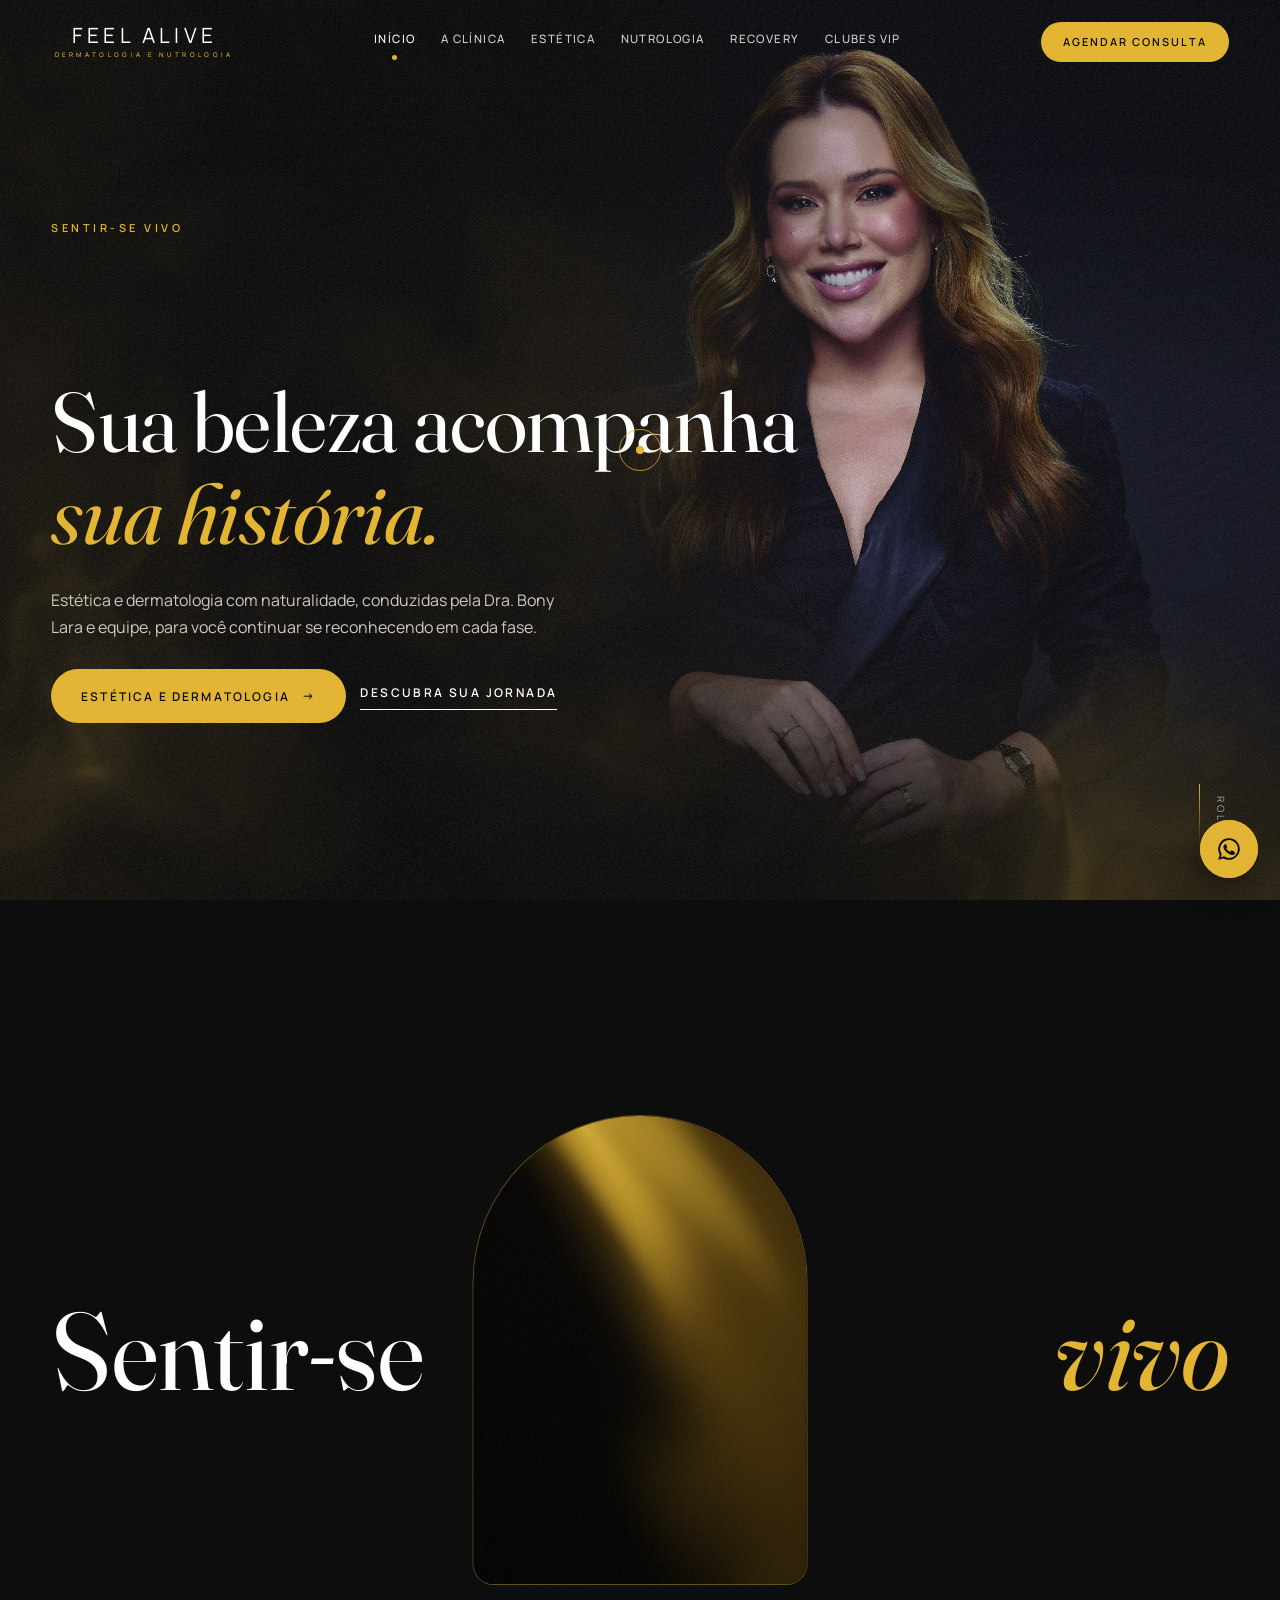
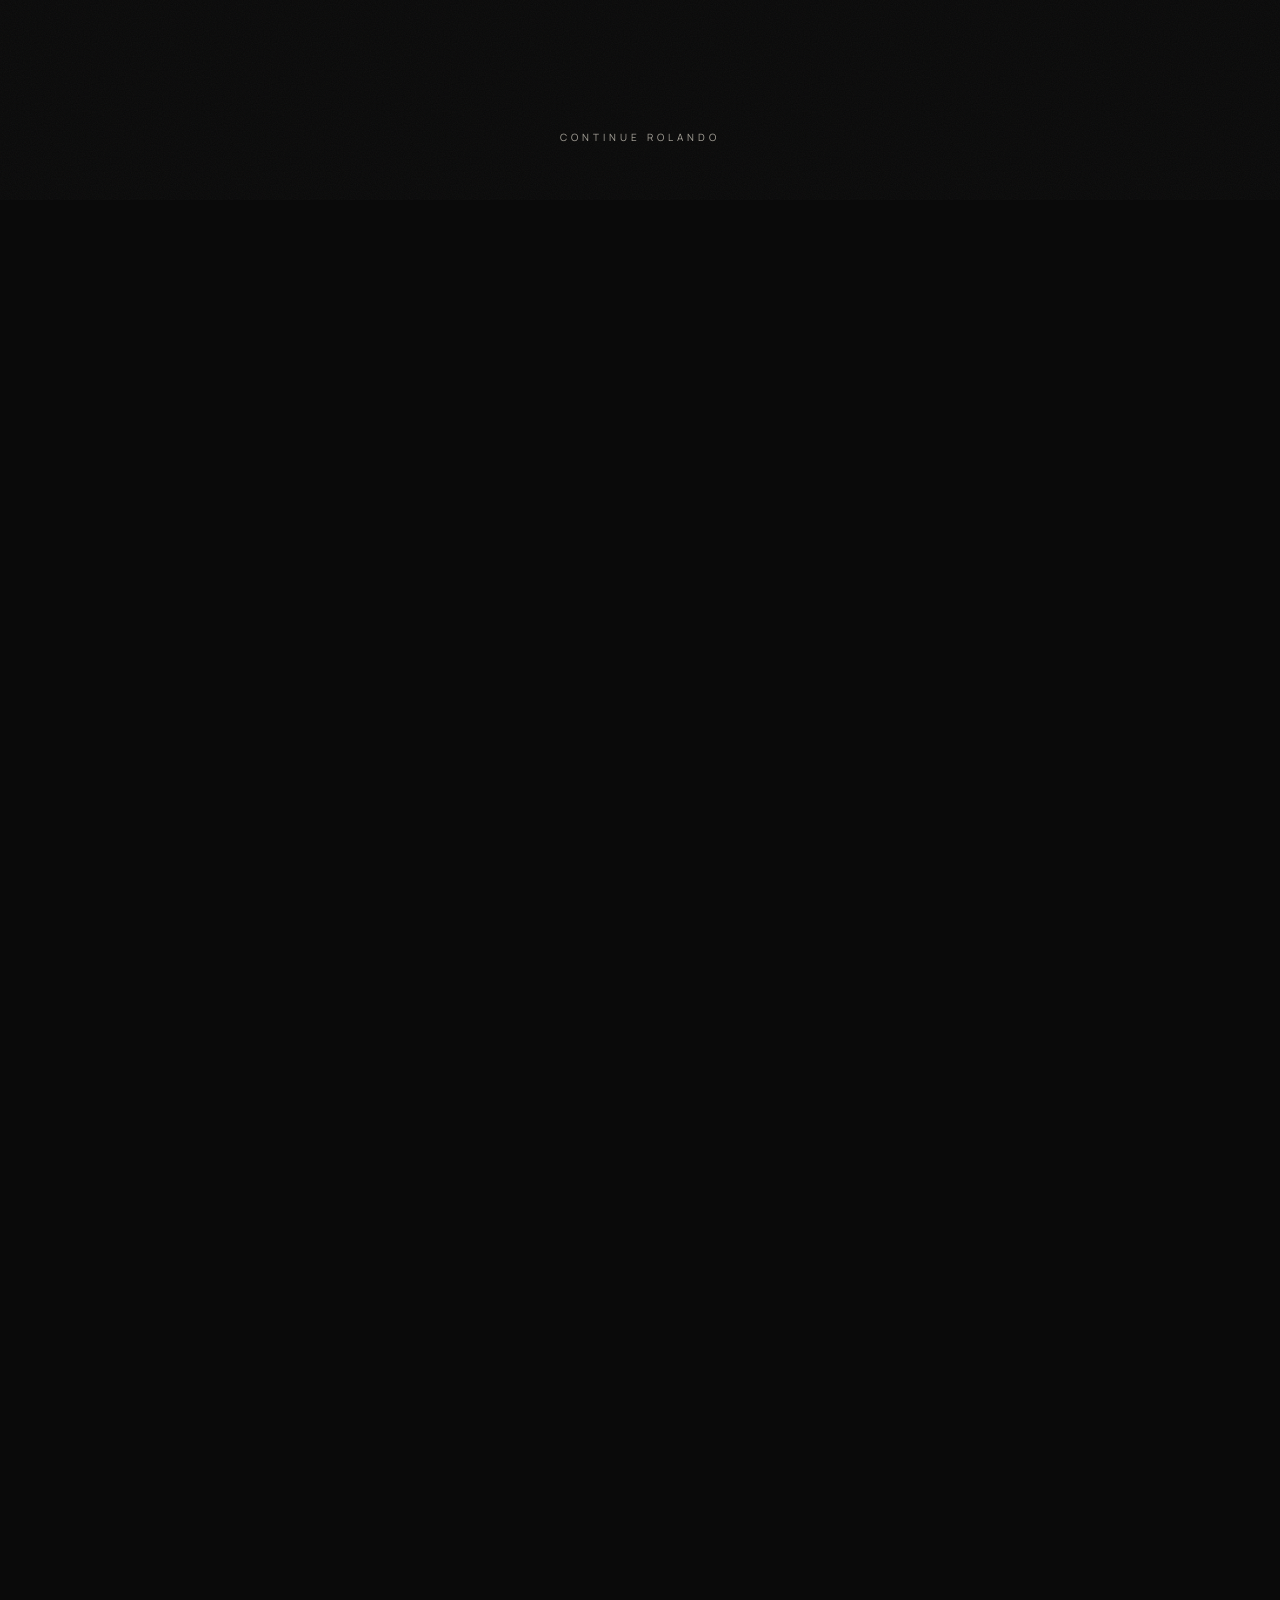
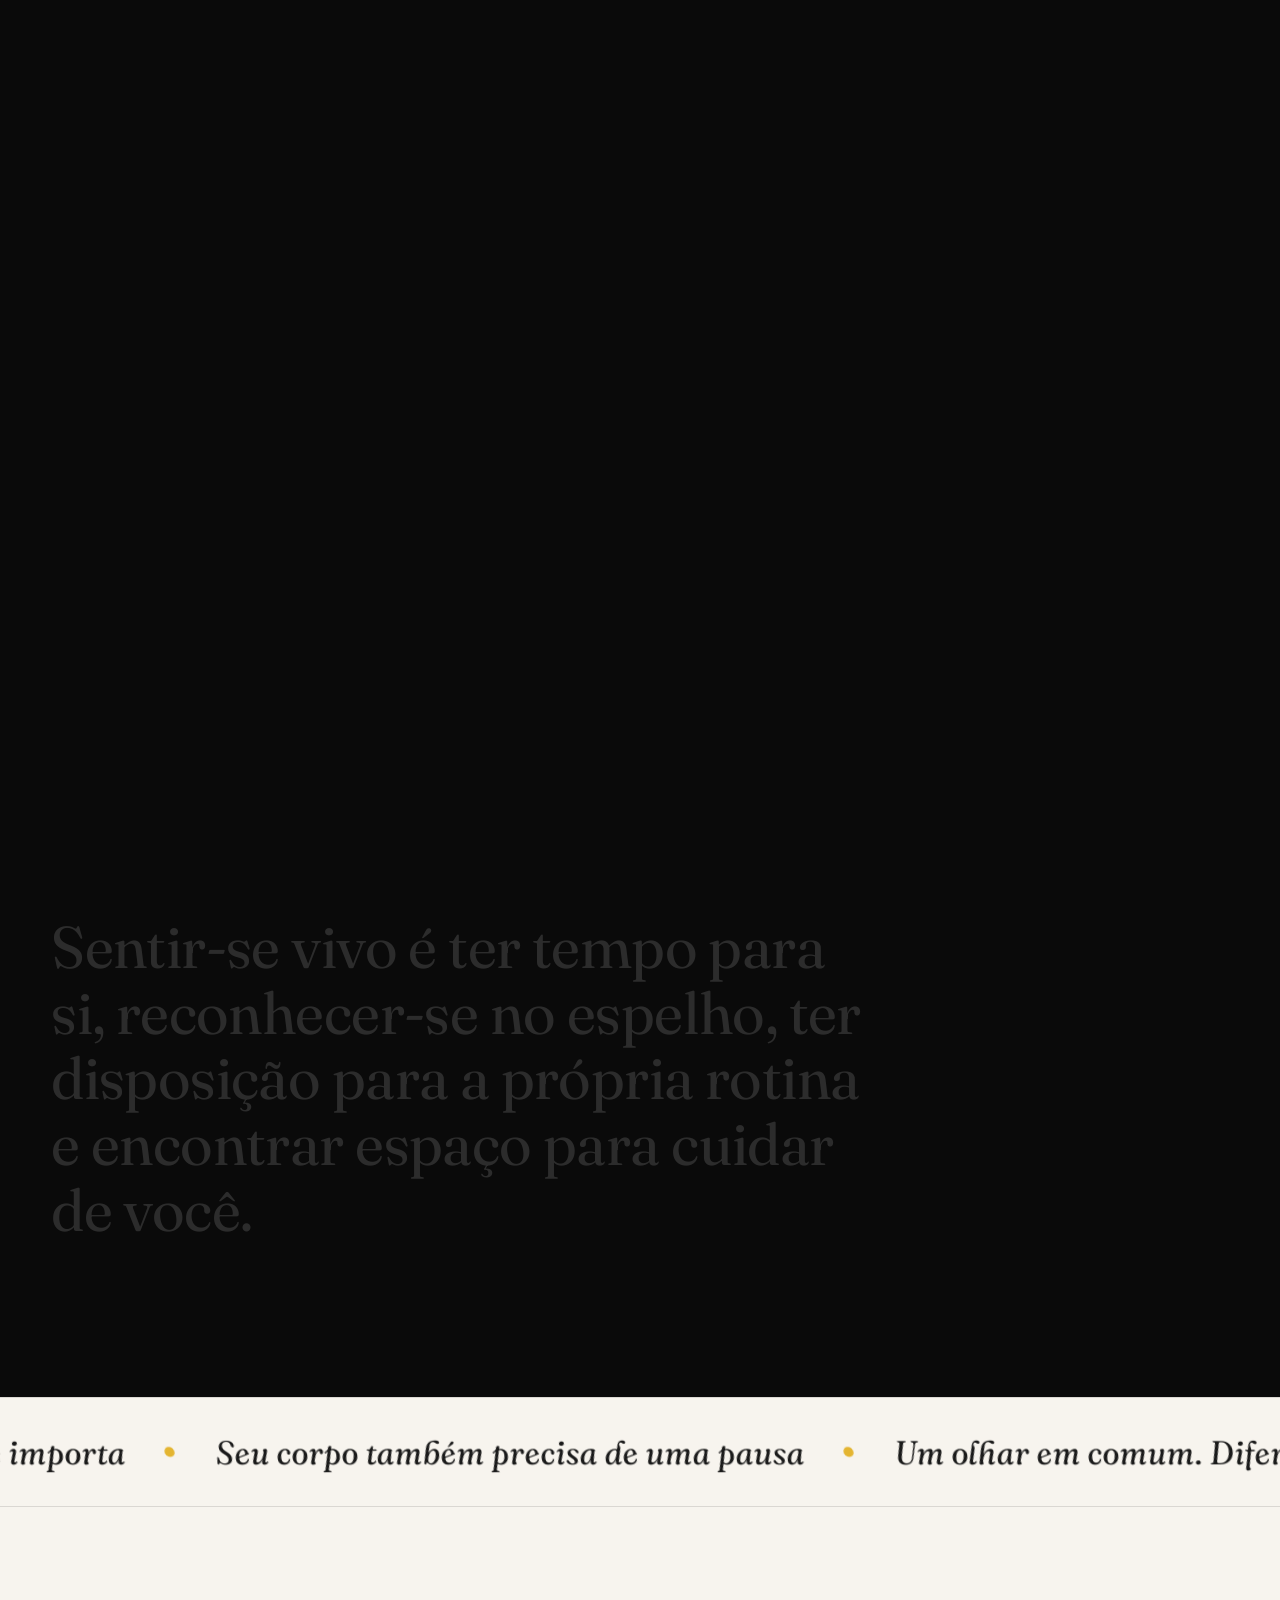
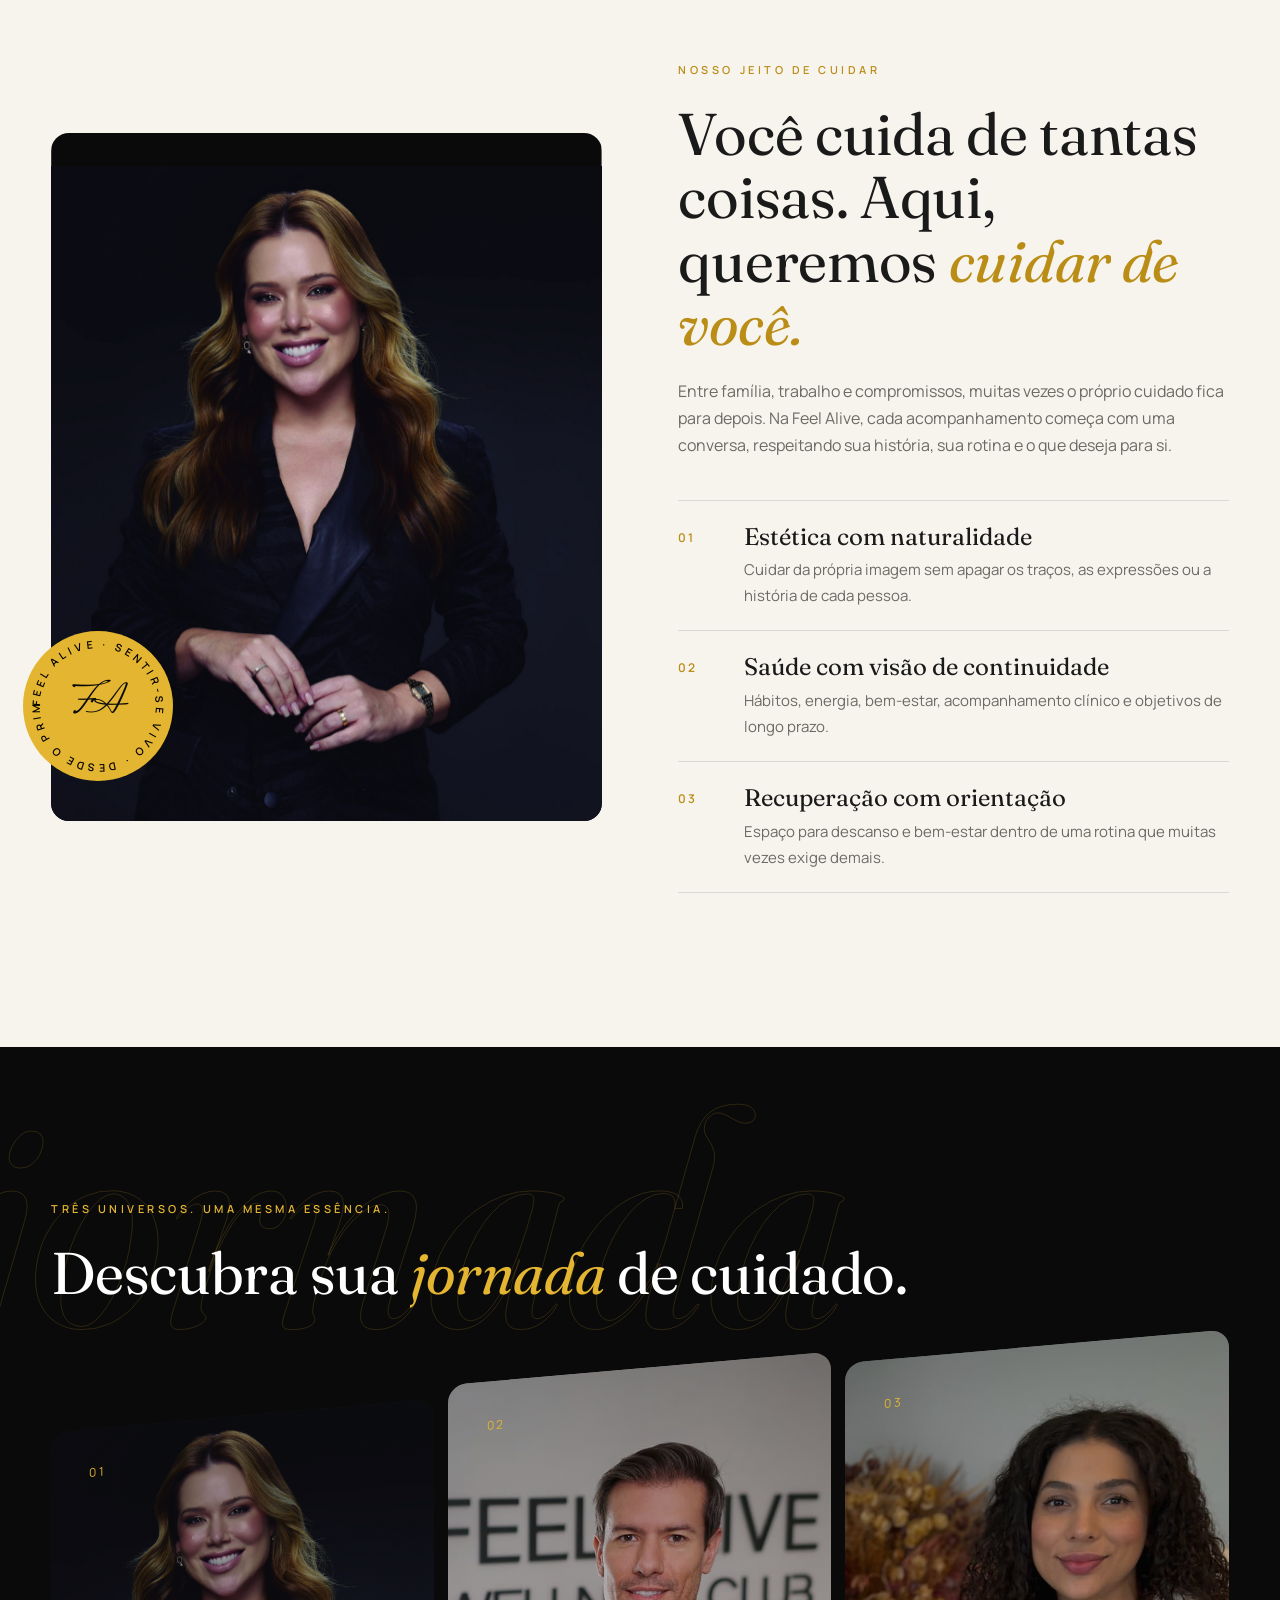
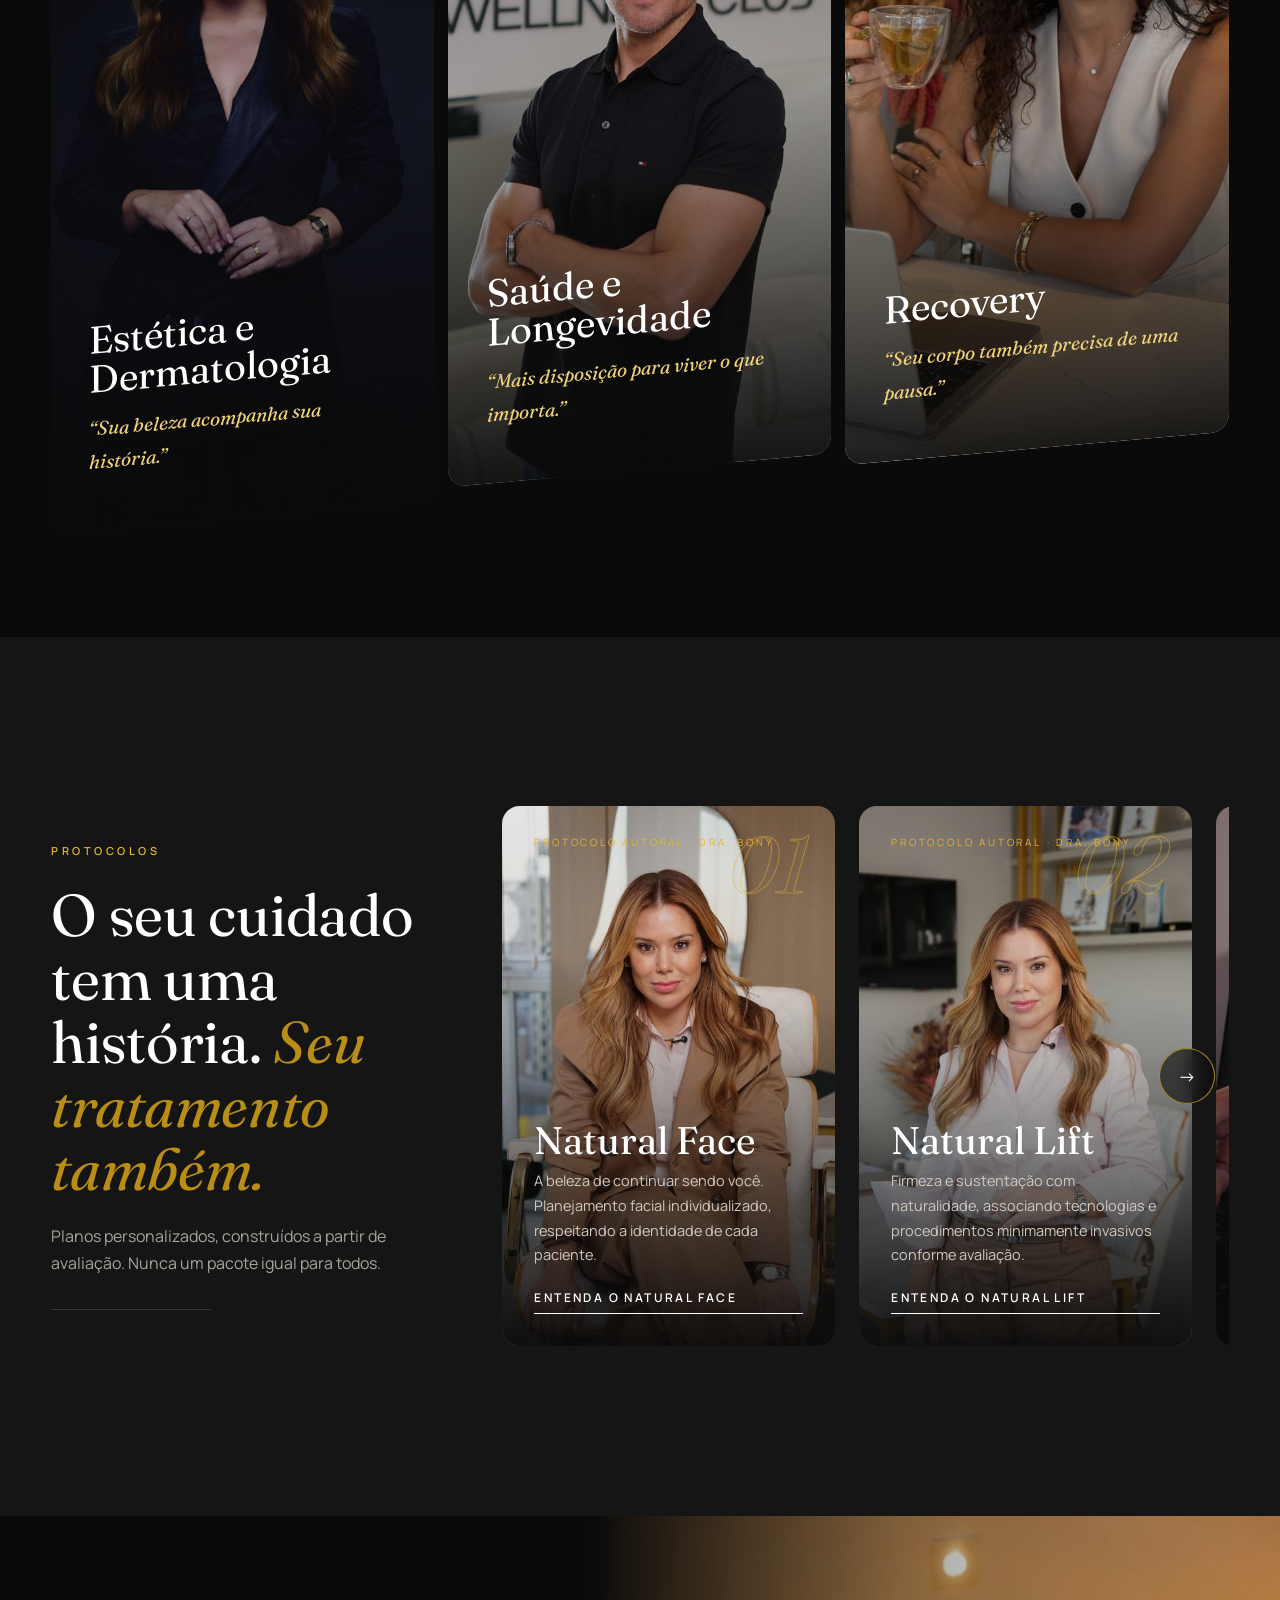
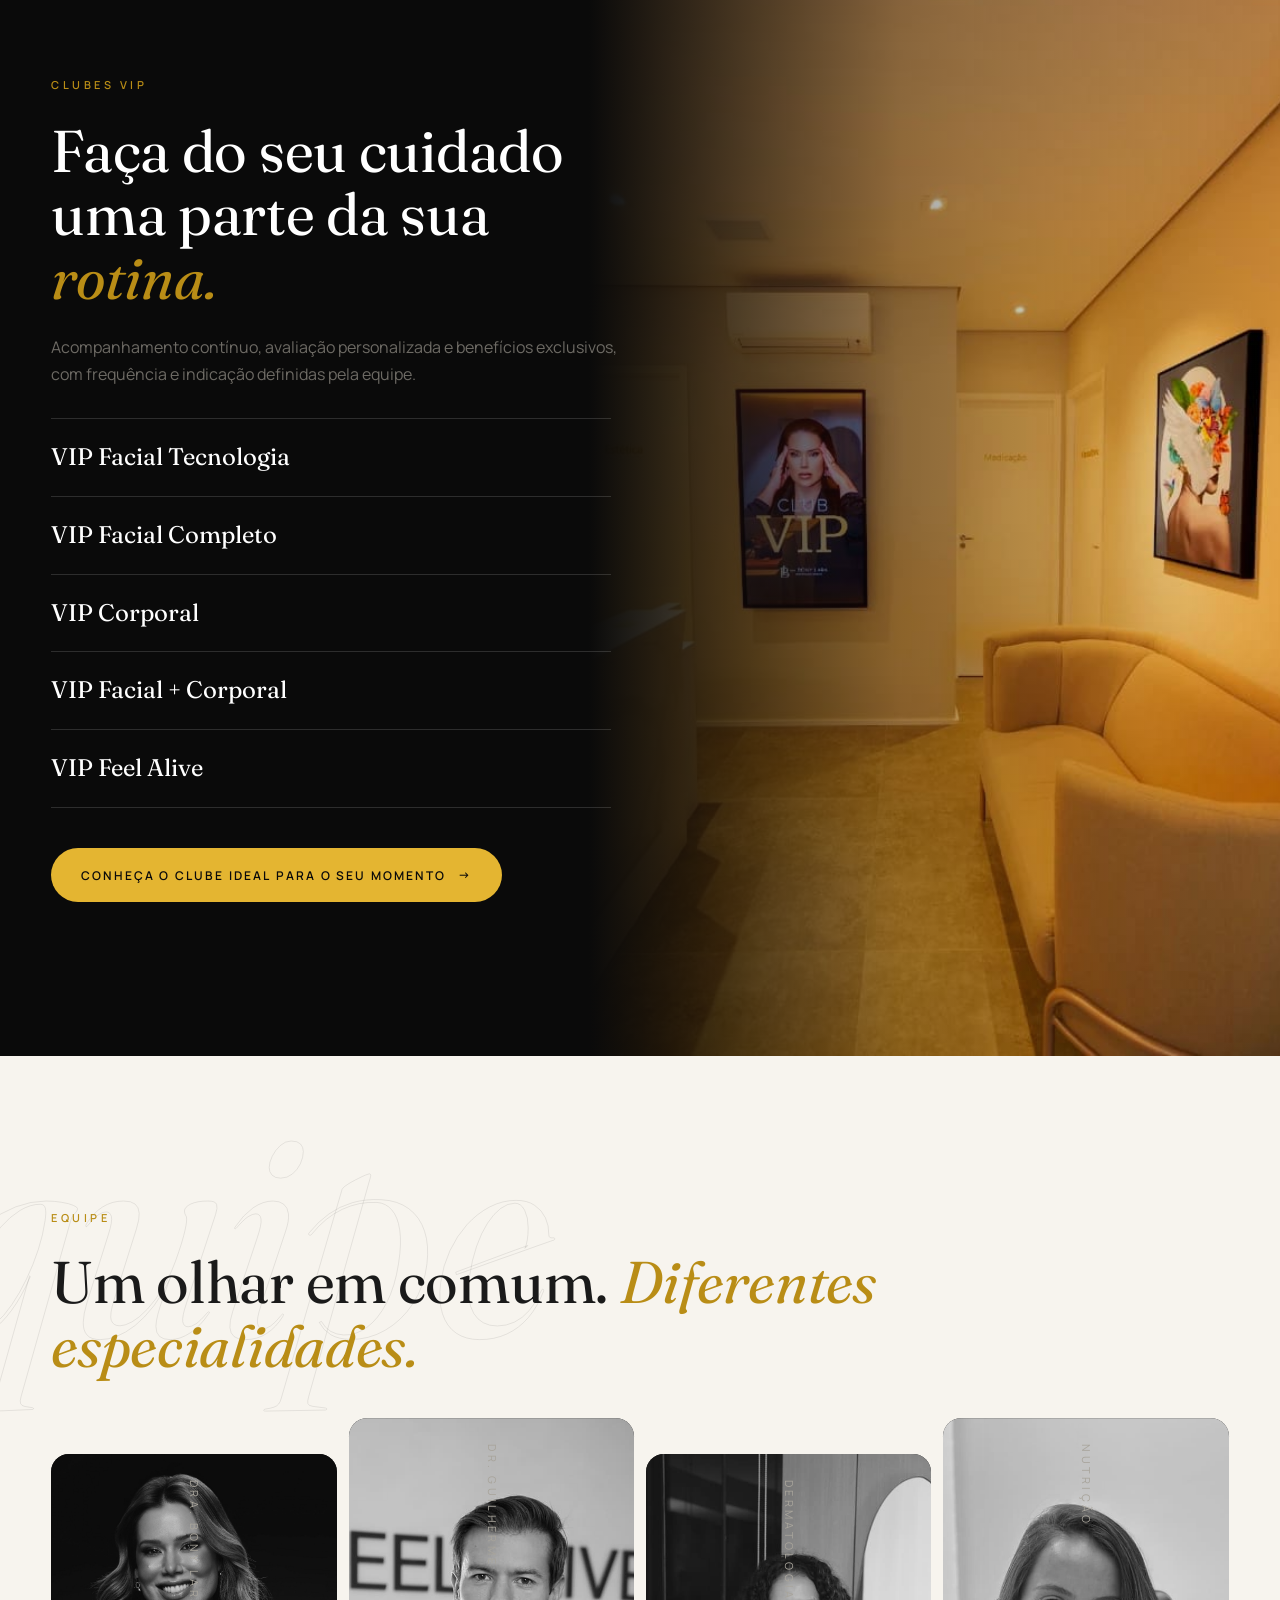
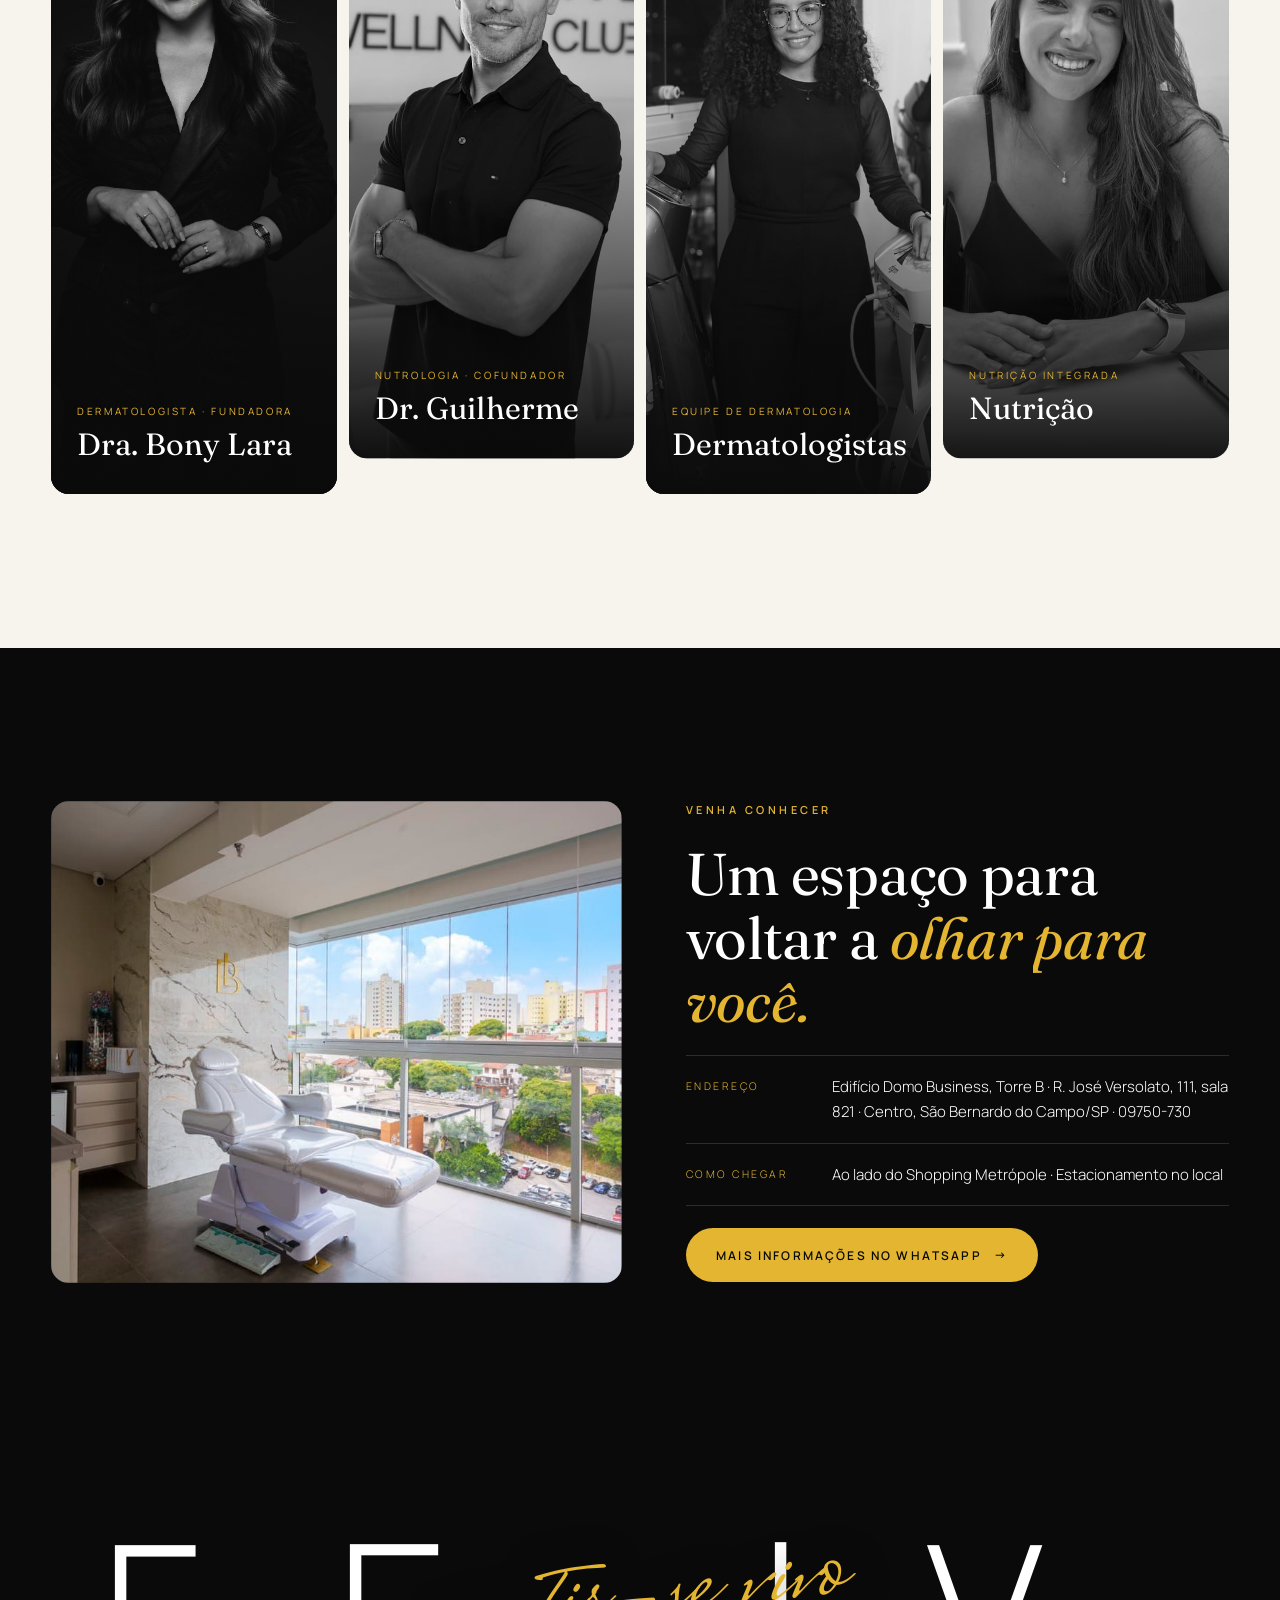
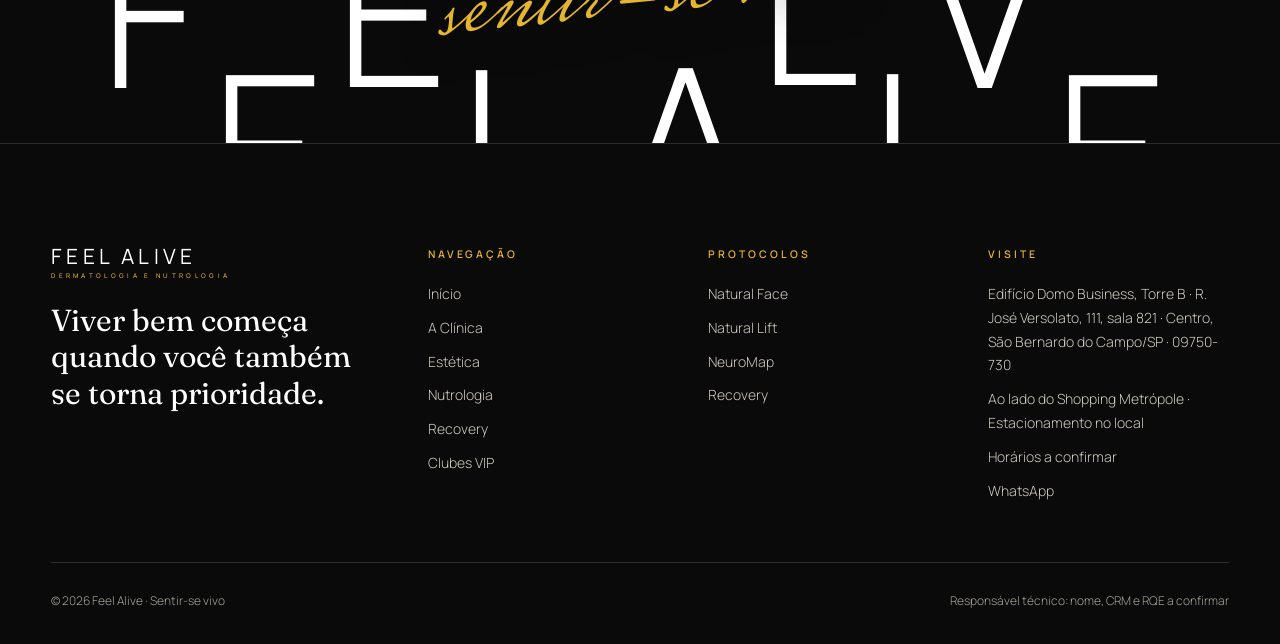
==== commit 52f4eca7: "Add files via upload" ====
--- a/index.html
+++ b/index.html
@@ -13,10 +13,10 @@
   <link rel="preconnect" href="https://fonts.googleapis.com">
   <link rel="preconnect" href="https://fonts.gstatic.com" crossorigin>
   <link rel="stylesheet" href="https://fonts.googleapis.com/css2?family=Fraunces:ital,opsz,wght@0,9..144,400;1,9..144,400&family=Manrope:wght@300;400;500;600;700&family=Mrs+Saint+Delafield&display=swap">
-  <link rel="stylesheet" href="assets/css/style.css?v=20261105">
+  <link rel="stylesheet" href="assets/css/style.css?v=20261110">
   <script>try{var d=document.documentElement,s=sessionStorage;if(!matchMedia('(prefers-reduced-motion: reduce)').matches){if(!s.getItem('fa-visited'))d.classList.add('is-first');else if(s.getItem('fa-curtain'))d.classList.add('is-curtain')}}catch(e){}</script>
-  <script src="assets/js/gl.js?v=20261105" defer></script>
-  <script src="assets/js/main.js?v=20261105" defer></script>
+  <script src="assets/js/gl.js?v=20261110" defer></script>
+  <script src="assets/js/main.js?v=20261110" defer></script>
   <!-- Dados estruturados: validar telefone e horários antes de publicar -->
   <script type="application/ld+json">
   {
@@ -45,21 +45,56 @@
     <div class="container">
       <div class="hero__content">
         <span class="eyebrow hero__eyebrow">Sentir-se vivo</span>
-        <h1 class="h1" data-split="chars">Viver bem começa quando você também se torna <em>prioridade.</em></h1>
-        <p class="hero__sub" data-reveal style="--d:500ms">Dermatologia, saúde e recuperação em São Bernardo do Campo, com cuidados que respeitam sua individualidade e acompanham cada fase da vida.</p>
-        <div class="hero__actions" data-reveal style="--d:700ms">
-          <a class="btn btn--gold" href="clinica.html" data-magnetic>Conheça a Feel Alive <span class="btn__arrow">→</span></a>
-          <a class="link-line" href="#jornadas" style="color:#fff">Descubra sua jornada</a>
+        <div class="hero__slides">
+          <div class="hero__slide is-active">
+            <h1 class="h1" data-split="chars">Viver bem começa quando você também se torna <em>prioridade.</em></h1>
+            <p class="hero__sub">Dermatologia, saúde e recuperação em São Bernardo do Campo, com cuidados que respeitam sua individualidade e acompanham cada fase da vida.</p>
+            <div class="hero__actions">
+              <a class="btn btn--gold" href="clinica.html" data-magnetic>Conheça a Feel Alive <span class="btn__arrow">→</span></a>
+              <a class="link-line" href="#jornadas" style="color:#fff">Descubra sua jornada</a>
+            </div>
+          </div>
+          <div class="hero__slide" aria-hidden="true">
+            <p class="h1" data-split="chars">Sua beleza acompanha <em>sua história.</em></p>
+            <p class="hero__sub">Estética e dermatologia com naturalidade, conduzidas pela Dra. Bony Lara e equipe, para você continuar se reconhecendo em cada fase.</p>
+            <div class="hero__actions">
+              <a class="btn btn--gold" href="estetica.html" data-magnetic>Estética e dermatologia <span class="btn__arrow">→</span></a>
+              <a class="link-line" href="#jornadas" style="color:#fff">Descubra sua jornada</a>
+            </div>
+          </div>
+          <div class="hero__slide" aria-hidden="true">
+            <p class="h1" data-split="chars">Mais disposição para viver <em>o que importa.</em></p>
+            <p class="hero__sub">Nutrologia e nutrição com o Dr. Guilherme: hábitos, energia e longevidade, com acompanhamento de perto.</p>
+            <div class="hero__actions">
+              <a class="btn btn--gold" href="nutrologia.html" data-magnetic>Saúde e longevidade <span class="btn__arrow">→</span></a>
+              <a class="link-line" href="#jornadas" style="color:#fff">Descubra sua jornada</a>
+            </div>
+          </div>
+          <div class="hero__slide" aria-hidden="true">
+            <p class="h1" data-split="chars">Seu corpo também precisa de <em>uma pausa.</em></p>
+            <p class="hero__sub">Sauna, imersão fria, terapia de LED e massoterapia em um circuito orientado, dentro da própria clínica.</p>
+            <div class="hero__actions">
+              <a class="btn btn--gold" href="recovery.html" data-magnetic>Conheça o Recovery <span class="btn__arrow">→</span></a>
+              <a class="link-line" href="#jornadas" style="color:#fff">Descubra sua jornada</a>
+            </div>
+          </div>
+          <div class="hero__slide" aria-hidden="true">
+            <p class="h1" data-split="chars">Feel Alive. <em>Sentir-se vivo.</em></p>
+            <p class="hero__sub">Uma experiência de cuidado que acompanha a sua vida, do primeiro olhar ao acompanhamento contínuo.</p>
+            <div class="hero__actions">
+              <a class="btn btn--gold" href="clubes-vip.html" data-magnetic>Clubes VIP <span class="btn__arrow">→</span></a>
+              <a class="link-line" href="#jornadas" style="color:#fff">Descubra sua jornada</a>
+            </div>
+          </div>
         </div>
       </div>
-      <div class="film" role="group" aria-label="Capítulos do filme de abertura" data-reveal style="--d:900ms">
-        <button class="film__ch" data-t="0" data-caption="Um gesto simples diante do espelho."><span class="film__bar"><i></i></span><span><span class="film__t">00</span> <span class="film__label">A vida acontecendo</span></span></button>
-        <button class="film__ch" data-t="3" data-caption="Uma conversa que começa pela escuta."><span class="film__bar"><i></i></span><span><span class="film__t">03</span> <span class="film__label">O cuidado</span></span></button>
-        <button class="film__ch" data-t="7" data-caption="Energia e disposição acompanhadas de perto."><span class="film__bar"><i></i></span><span><span class="film__t">07</span> <span class="film__label">A saúde</span></span></button>
-        <button class="film__ch" data-t="11" data-caption="Água, vapor e luz: o corpo também desacelera."><span class="film__bar"><i></i></span><span><span class="film__t">11</span> <span class="film__label">A recuperação</span></span></button>
-        <button class="film__ch" data-t="15" data-caption="Feel Alive. Sentir-se vivo."><span class="film__bar"><i></i></span><span><span class="film__t">15</span> <span class="film__label">A essência</span></span></button>
-      </div>
-      <p class="film__caption" aria-live="polite"></p>
+      <div class="film" role="group" aria-label="Temas do filme de abertura" data-reveal style="--d:900ms">
+        <button class="film__ch"><span class="film__bar"><i></i></span><span><span class="film__t">01</span> <span class="film__label">A vida acontecendo</span></span></button>
+        <button class="film__ch"><span class="film__bar"><i></i></span><span><span class="film__t">02</span> <span class="film__label">O cuidado</span></span></button>
+        <button class="film__ch"><span class="film__bar"><i></i></span><span><span class="film__t">03</span> <span class="film__label">A saúde</span></span></button>
+        <button class="film__ch"><span class="film__bar"><i></i></span><span><span class="film__t">04</span> <span class="film__label">A recuperação</span></span></button>
+        <button class="film__ch"><span class="film__bar"><i></i></span><span><span class="film__t">05</span> <span class="film__label">A essência</span></span></button>
+      </div>
     </div>
     <span class="scroll-hint">Role</span>
   </section>
@@ -123,7 +158,8 @@
   </section>
 
   <!-- 03 / ESCOLHA SUA JORNADA -->
-  <section class="section section--dark" id="jornadas" aria-labelledby="jornadas-t">
+  <section class="section section--dark section--expand" id="jornadas" aria-labelledby="jornadas-t">
+    <span class="drift" aria-hidden="true">jornada</span>
     <div class="container">
       <div class="section-head">
         <span class="eyebrow" data-reveal>Três universos. Uma mesma essência.</span>
@@ -145,10 +181,8 @@
           </div>
         </a>
         <a class="journey" href="nutrologia.html" data-cursor="Explorar" data-reveal style="--d:120ms">
-          <div class="journey__media" data-liquid data-video="assets/video/saude.mp4">
-            <div class="vis vis--health">
-              <svg viewBox="0 0 800 200" preserveAspectRatio="none" aria-hidden="true"><path d="M0,100 L180,100 L210,60 L240,150 L270,30 L300,170 L330,100 L520,100 L545,75 L570,125 L595,100 L800,100"/><path d="M0,120 C120,80 200,160 320,120 S520,80 640,120 S760,140 800,110"/></svg>
-            </div>
+          <div class="journey__media" data-video="assets/video/saude.mp4">
+            <img src="assets/img/dr-guilherme.jpg" alt="" loading="lazy" style="object-position:50% 12%">
           </div>
           <span class="journey__num">02</span>
           <div class="journey__body">
@@ -162,8 +196,7 @@
         </a>
         <a class="journey" href="recovery.html" data-cursor="Explorar" data-reveal style="--d:240ms">
           <div class="journey__media" data-video="assets/video/recovery.mp4">
-            <div class="vis vis--recovery"><span class="ripple"></span><span class="ripple"></span><span class="ripple"></span><span class="ripple"></span><div class="steam"><i></i><i></i><i></i></div></div>
-            <canvas data-water aria-hidden="true"></canvas>
+            <img src="assets/img/jornada-recovery.jpg" alt="" loading="lazy" style="object-position:50% 18%">
           </div>
           <span class="journey__num">03</span>
           <div class="journey__body">
@@ -180,18 +213,17 @@
   </section>
 
   <!-- 04 / PROTOCOLOS -->
-  <section class="section section--ink" aria-labelledby="proto-t" style="color:#fff">
+  <section class="section section--ink section--expand" aria-labelledby="proto-t" style="color:#fff">
     <div class="container carousel" data-carousel>
       <div class="carousel__intro">
         <span class="eyebrow" style="color:var(--gold)" data-reveal>Protocolos</span>
         <h2 class="h2" id="proto-t" data-split>O seu cuidado tem uma história. <em>Seu tratamento também.</em></h2>
         <p class="lead" style="color:var(--muted-on-dark)" data-reveal>Planos personalizados, construídos a partir de avaliação. Nunca um pacote igual para todos.</p>
-        <div class="carousel__nav" data-reveal>
-          <button class="carousel__btn" data-prev aria-label="Protocolo anterior">←</button>
-          <button class="carousel__btn" data-next aria-label="Ver mais protocolos">→</button>
-          <span class="carousel__progress" aria-hidden="true"><i></i></span>
-        </div>
-      </div>
+        <span class="carousel__progress" aria-hidden="true" data-reveal><i></i></span>
+      </div>
+      <div class="carousel__stage">
+        <button class="carousel__btn carousel__btn--prev" data-prev aria-label="Protocolo anterior">←</button>
+        <button class="carousel__btn carousel__btn--next" data-next aria-label="Ver mais protocolos">→</button>
       <div class="carousel__track">
         <a class="proto" href="estetica.html#natural-face" data-cursor="Ver">
           <div class="proto__bg"><img src="assets/img/protocolo-natural-face.jpg" alt="" loading="lazy"></div>
@@ -222,11 +254,12 @@
           <span class="link-line">Conheça o Recovery</span>
         </a>
       </div>
+      </div>
     </div>
   </section>
 
   <!-- 05 / CLUBES VIP -->
-  <section class="section vip-band" aria-labelledby="vip-t">
+  <section class="section vip-band section--expand" aria-labelledby="vip-t">
     <figure class="vip-band__photo" aria-hidden="true"><img src="assets/img/clubes-vip.jpg" alt="" loading="lazy"></figure>
     <div class="vip-band__ring"></div><div class="vip-band__ring"></div>
     <div class="container">
@@ -248,6 +281,7 @@
 
   <!-- 06 / EQUIPE -->
   <section class="section" aria-labelledby="equipe-t">
+    <span class="drift drift--light" aria-hidden="true">equipe</span>
     <div class="container">
       <div class="section-head">
         <span class="eyebrow" data-reveal>Equipe</span>
--- a/assets/css/style.css
+++ b/assets/css/style.css
@@ -287,6 +287,14 @@
 .hero__eyebrow { color: var(--gold); margin-bottom: -8px; opacity: 0; transform: translateY(20px); transition: 1.4s var(--ease) .9s; }
 .is-loaded .hero__eyebrow { opacity: 1; transform: none; }
 .hero .h1 { max-width: 15ch; }
+.hero__slides { display: grid; }
+.hero__slide { grid-area: 1 / 1; display: grid; gap: 28px; align-content: end; visibility: hidden; }
+.hero__slide.is-active, .hero__slide.is-out { visibility: visible; }
+.hero__slide .hero__sub, .hero__slide .hero__actions { opacity: 0; transform: translateY(24px); transition: opacity .9s var(--ease), transform 1.1s var(--ease); }
+.hero__slide.is-in .hero__sub { opacity: 1; transform: none; transition-delay: .55s; }
+.hero__slide.is-in .hero__actions { opacity: 1; transform: none; transition-delay: .75s; }
+.hero__slide.is-out .c { opacity: 0; filter: blur(8px); transform: translate3d(0, -.45em, 0) rotateX(70deg); transition-duration: .7s; transition-delay: calc(var(--i) * 9ms); }
+.hero__slide.is-out .hero__sub, .hero__slide.is-out .hero__actions { opacity: 0; transform: translateY(-16px); transition-duration: .5s; transition-delay: 0s; }
 .hero__sub { max-width: 52ch; color: #cfcac0; font-weight: 400; }
 .hero__actions { display: flex; flex-wrap: wrap; gap: 14px; align-items: center; }
 
@@ -411,11 +419,13 @@
    ========================================================================== */
 .carousel { display: grid; grid-template-columns: minmax(260px, 400px) minmax(0, 1fr); gap: clamp(28px, 4vw, 64px); align-items: center; }
 .carousel__intro { display: grid; gap: 22px; }
-.carousel__nav { display: flex; align-items: center; gap: 12px; margin-top: 10px; }
-.carousel__btn { width: 54px; height: 54px; border-radius: 50%; display: grid; place-items: center; color: var(--white); box-shadow: inset 0 0 0 1px rgba(228, 181, 49, .7); font-size: 18px; transition: background .4s, color .4s, box-shadow .4s, opacity .4s; }
-.carousel__btn:hover:not(:disabled) { background: var(--gold); color: var(--black); box-shadow: none; }
-.carousel__btn:disabled { opacity: .35; cursor: default; }
-.carousel__progress { flex: 1; max-width: 160px; height: 1px; background: var(--line-on-dark); position: relative; margin-left: 10px; }
+.carousel__stage { position: relative; min-width: 0; }
+.carousel__btn { position: absolute; top: 50%; z-index: 3; width: 56px; height: 56px; border-radius: 50%; display: grid; place-items: center; color: var(--white); background: rgba(10, 10, 10, .6); backdrop-filter: blur(10px); -webkit-backdrop-filter: blur(10px); box-shadow: inset 0 0 0 1px rgba(228, 181, 49, .7); font-size: 18px; transform: translateY(-50%); transition: background .4s, color .4s, opacity .4s, transform .5s var(--ease); }
+.carousel__btn--prev { left: 14px; }
+.carousel__btn--next { right: 14px; }
+.carousel__btn:hover:not(:disabled) { background: var(--gold); color: var(--black); transform: translateY(-50%) scale(1.08); }
+.carousel__btn:disabled { opacity: 0; pointer-events: none; }
+.carousel__progress { display: block; width: 160px; height: 1px; background: var(--line-on-dark); position: relative; margin-top: 10px; }
 .carousel__progress i { position: absolute; inset: 0; background: var(--gold); transform-origin: left; transform: scaleX(var(--cp, 0)); transition: transform .4s var(--ease); }
 .carousel__track { display: flex; gap: clamp(16px, 2vw, 24px); overflow-x: auto; scroll-snap-type: x mandatory; scrollbar-width: none; padding-block: 16px; }
 .carousel__track::-webkit-scrollbar { display: none; }
@@ -590,6 +600,10 @@
 /* Protocolo autoral detalhado */
 .protocol { display: grid; grid-template-columns: 1fr 1.1fr; gap: clamp(30px, 5vw, 80px); padding: clamp(36px, 5vw, 70px); border-radius: 28px; background: var(--black); color: var(--white); position: relative; overflow: hidden; }
 .protocol + .protocol { margin-top: 22px; }
+@media (min-width: 901px) {
+  .protocol { position: sticky; top: calc(var(--header-h) + 24px); }
+  .protocol + .protocol { margin-top: 30vh; box-shadow: 0 -40px 80px -30px rgba(0, 0, 0, .55); }
+}
 .protocol > .stack { align-content: center; }
 .protocol__text { display: grid; gap: 22px; align-content: center; }
 .protocol__text p { color: #d8d3c9; font-size: 16px; line-height: 1.8; }
@@ -820,7 +834,15 @@
 .vip-band:has(.vip-band__photo) .vip-band__ring { display: none; }
 @media (max-width: 900px) { .vip-band__photo { width: 100%; opacity: .45; } }
 
-.page-hero__photo img { opacity: 1; }
+.page-hero--full { min-height: 100svh; align-items: center; }
+.page-hero__photo { position: absolute; inset: 0 0 0 auto; width: 72%; overflow: hidden; -webkit-mask-image: linear-gradient(90deg, transparent 0%, rgba(0, 0, 0, .35) 22%, #000 55%); mask-image: linear-gradient(90deg, transparent 0%, rgba(0, 0, 0, .35) 22%, #000 55%); }
+.page-hero--full .h1 { max-width: 11ch; }
+.page-hero__photo img { width: 100%; height: 100%; object-fit: cover; object-position: 70% 35%; opacity: 1; transform-origin: 70% 40%; animation: kenburns 22s var(--ease) infinite alternate; }
+.page-hero__photo::after { content: ""; position: absolute; inset: 0; background: linear-gradient(0deg, var(--black) 0%, rgba(10, 10, 10, 0) 30%), linear-gradient(90deg, rgba(10, 10, 10, .55) 0%, rgba(10, 10, 10, 0) 70%); }
+@media (max-width: 900px) {
+  .page-hero__photo { width: 100%; -webkit-mask-image: linear-gradient(180deg, #000 35%, transparent 90%); mask-image: linear-gradient(180deg, #000 35%, transparent 90%); }
+  .page-hero--full { align-items: end; }
+}
 
 .visit__photo { position: absolute; inset: 0; width: 100%; height: 100%; object-fit: cover; z-index: 1; }
 
@@ -863,12 +885,41 @@
 .sound-yt { position: fixed; right: 0; bottom: 0; width: 1px; height: 1px; opacity: 0; pointer-events: none; overflow: hidden; }
 
 /* ==========================================================================
+   ANIMAÇÕES LIGADAS À ROLAGEM
+   main.js escreve em cada elemento: --p (atravessando a tela, 0→1),
+   --e (entrada, 0→1) e --x (saída pelo topo, 0→1)
+   ========================================================================== */
+/* Seções escuras se abrem de um cartão arredondado até a tela cheia */
+.section--expand { clip-path: inset(calc((1 - var(--e, 1)) * 6vh) calc((1 - var(--e, 1)) * 5vw) round calc((1 - var(--e, 1)) * 56px)); }
+
+/* Fotos: zoom lento enquanto atravessam a tela (independe do transform do reveal) */
+.img-reveal > img, .journey__media > img, .member__img img, .proto__bg img, .rec__photo, .care__visual img { scale: calc(1.12 - var(--p, .5) * .12); }
+
+/* Hero e topos das páginas: o conteúdo sobe e some ao sair */
+.hero > .container { translate: 0 calc(var(--x, 0) * -140px); opacity: calc(1 - var(--x, 0) * 1.6); }
+.page-hero .container { translate: 0 calc(var(--x, 0) * -110px); opacity: calc(1 - var(--x, 0) * 1.4); }
+.page-hero__big { translate: calc(var(--x, 0) * -30vw) 0; }
+
+/* Palavras gigantes que deslizam atrás das seções */
+.section:has(> .drift) { overflow: hidden; }
+.section:has(> .drift) > .container { position: relative; z-index: 1; }
+.drift { position: absolute; top: 4%; left: 0; z-index: 0; font-family: var(--f-display); font-style: italic; font-size: 24vw; line-height: .8; white-space: nowrap; color: transparent; -webkit-text-stroke: 1px rgba(228, 181, 49, .16); pointer-events: none; user-select: none; translate: calc((.6 - var(--p, .5)) * 60vw) 0; }
+.drift--light { -webkit-text-stroke-color: rgba(10, 10, 10, .08); }
+
+/* Colunas em velocidades diferentes */
+@media (min-width: 901px) {
+  .journeys .journey:nth-child(2), .team .member:nth-child(even), .rec-grid .rec:nth-child(even) { translate: 0 calc((var(--p, .5) - .5) * -90px); }
+  .rec-grid .rec:nth-child(odd) { translate: 0 calc((var(--p, .5) - .5) * 50px); }
+}
+
+/* ==========================================================================
    MOVIMENTO REDUZIDO
    ========================================================================== */
 @media (prefers-reduced-motion: reduce) {
   *, *::before, *::after { animation-duration: .01ms !important; animation-iteration-count: 1 !important; transition-duration: .01ms !important; }
   [data-reveal], .w > span, .c, .img-reveal, .img-reveal > img { opacity: 1 !important; transform: none !important; clip-path: none !important; filter: none !important; }
   .grain, .curtain { display: none; }
+  .section--expand { clip-path: none; }
   .loader { display: none; }
   .marquee__track { animation: none; }
 }
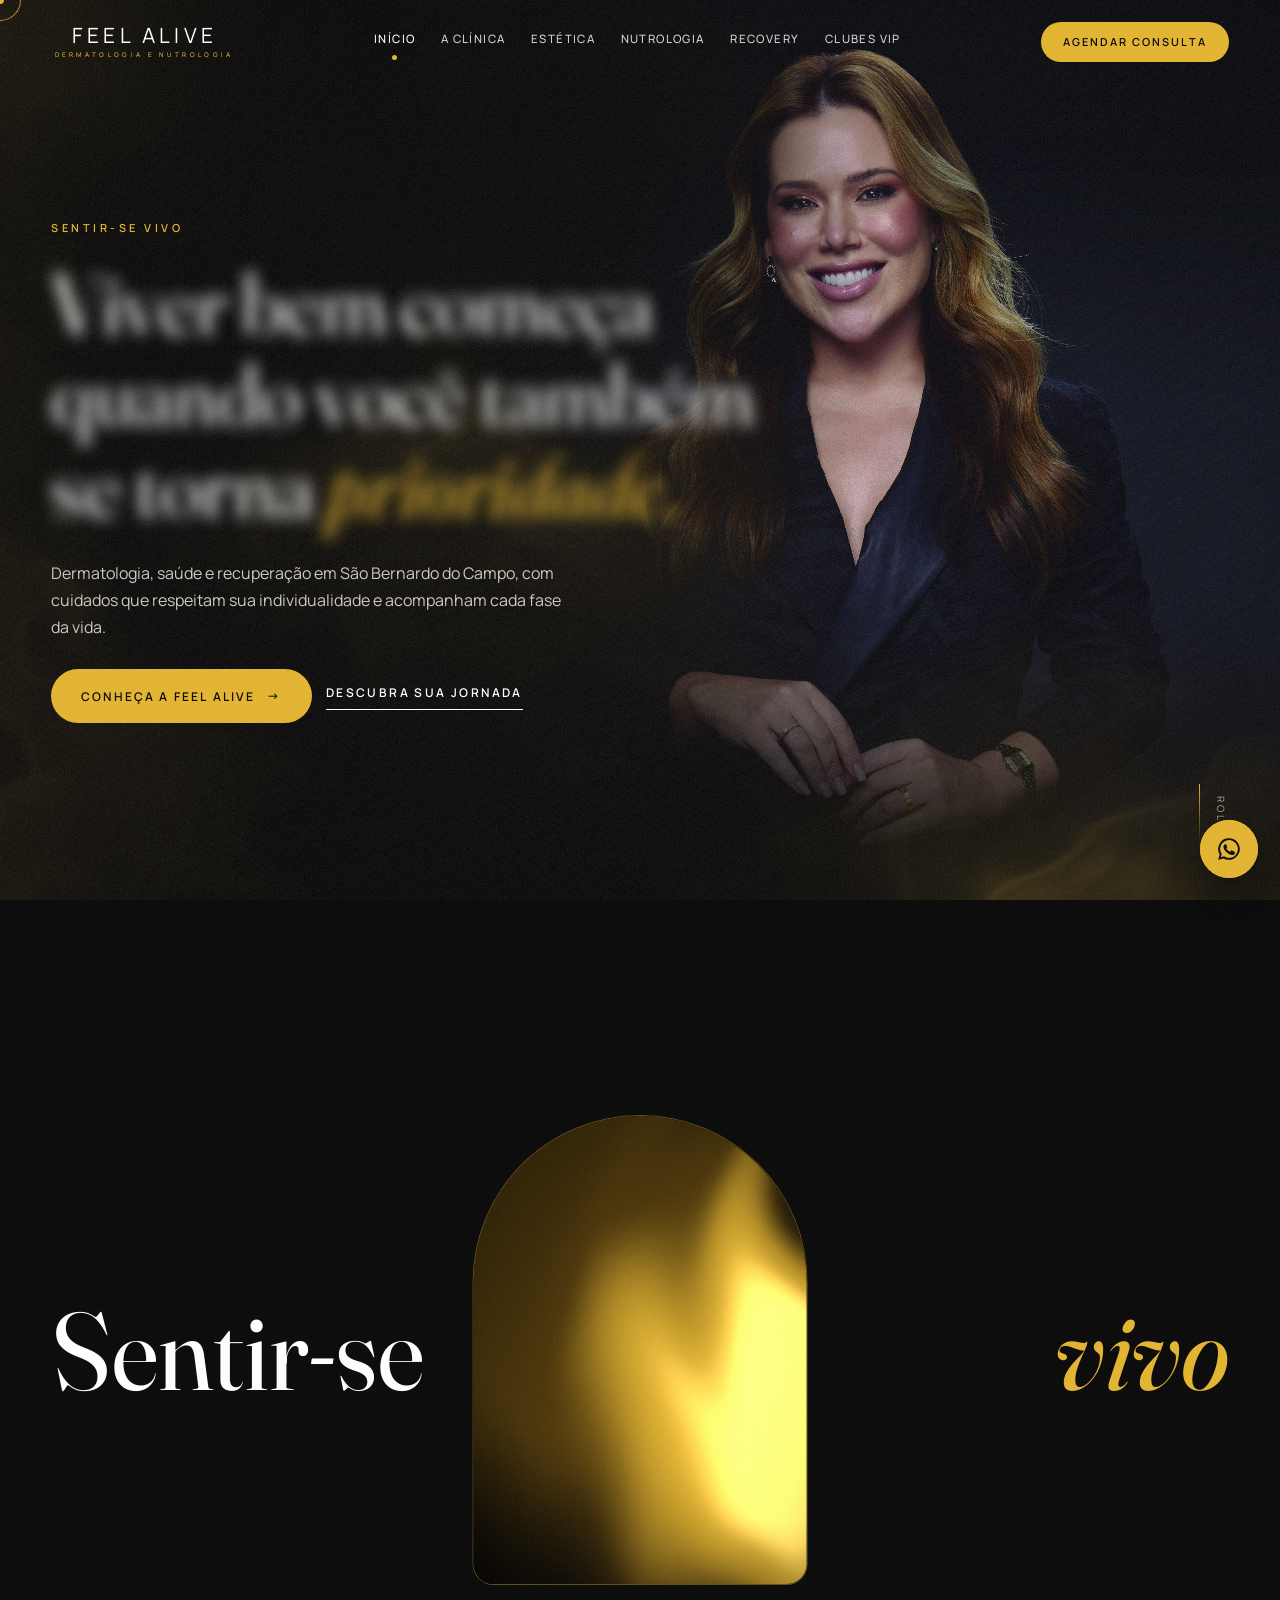
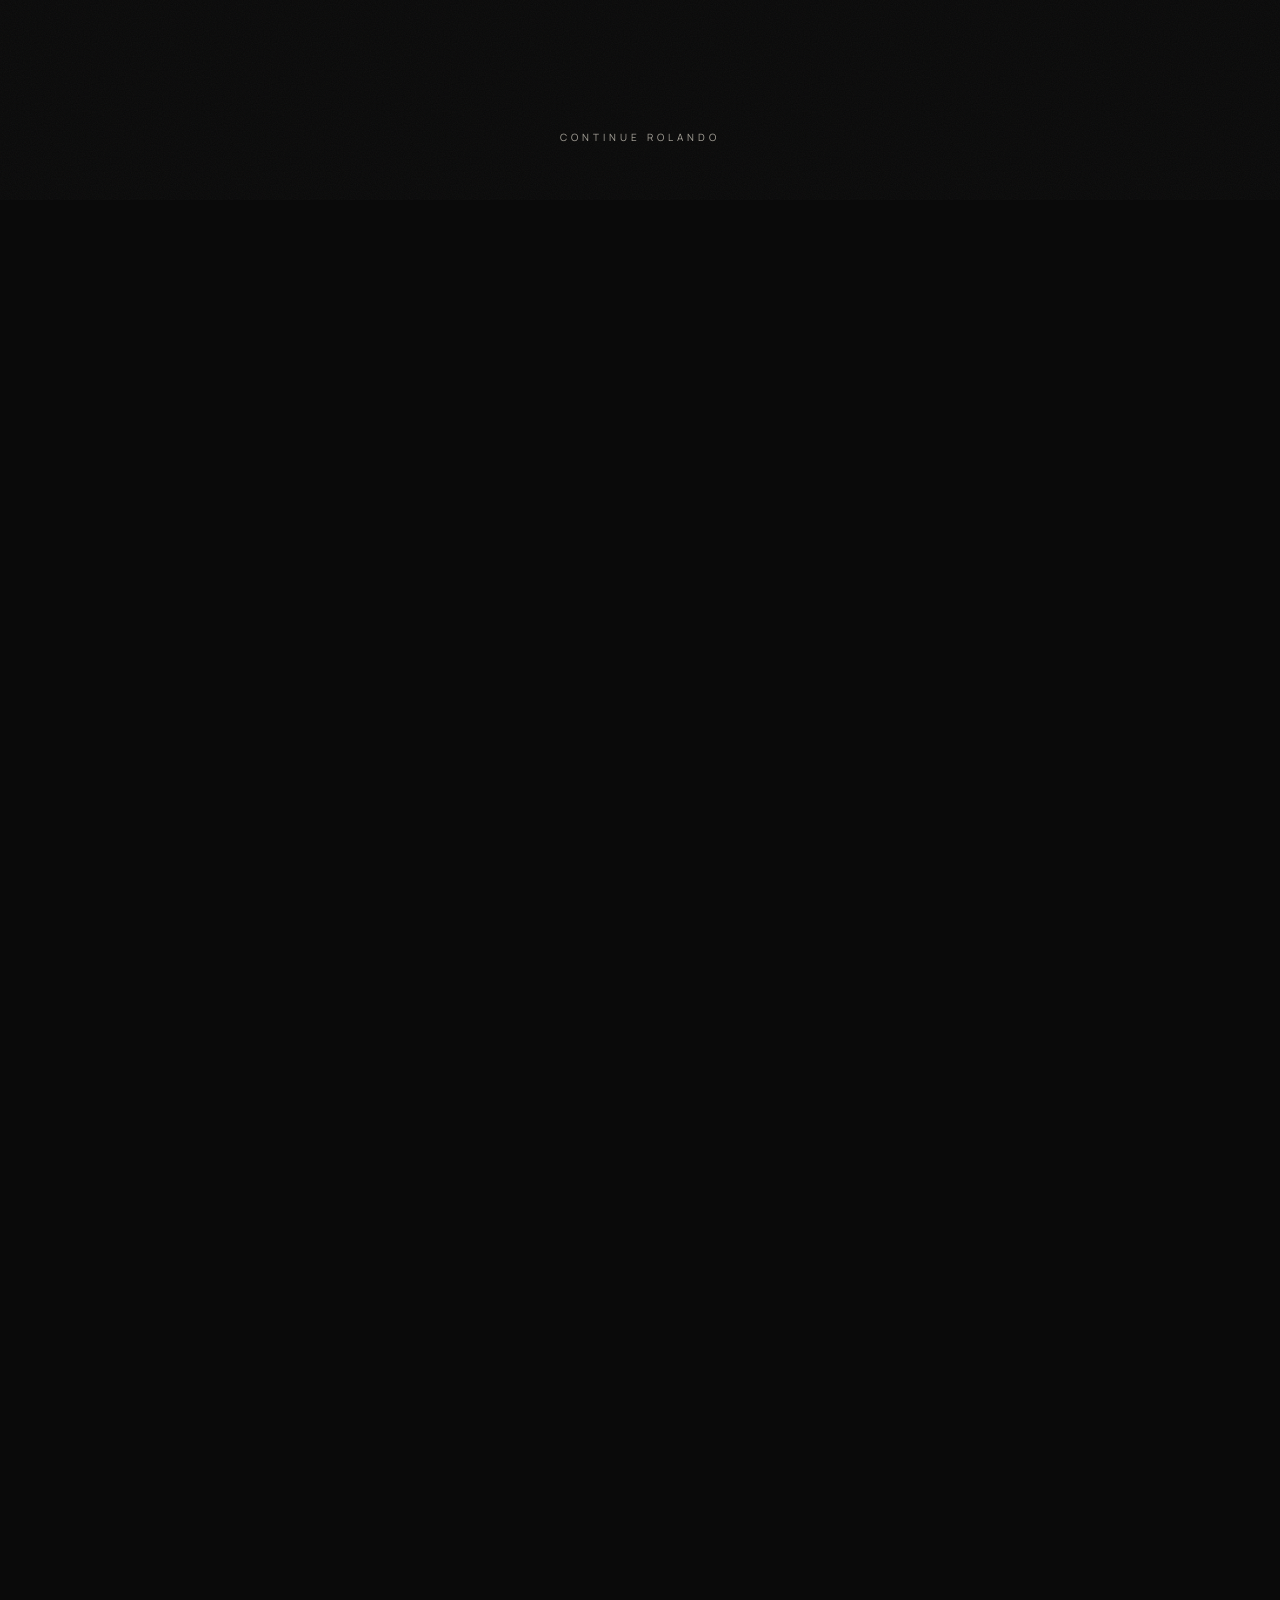
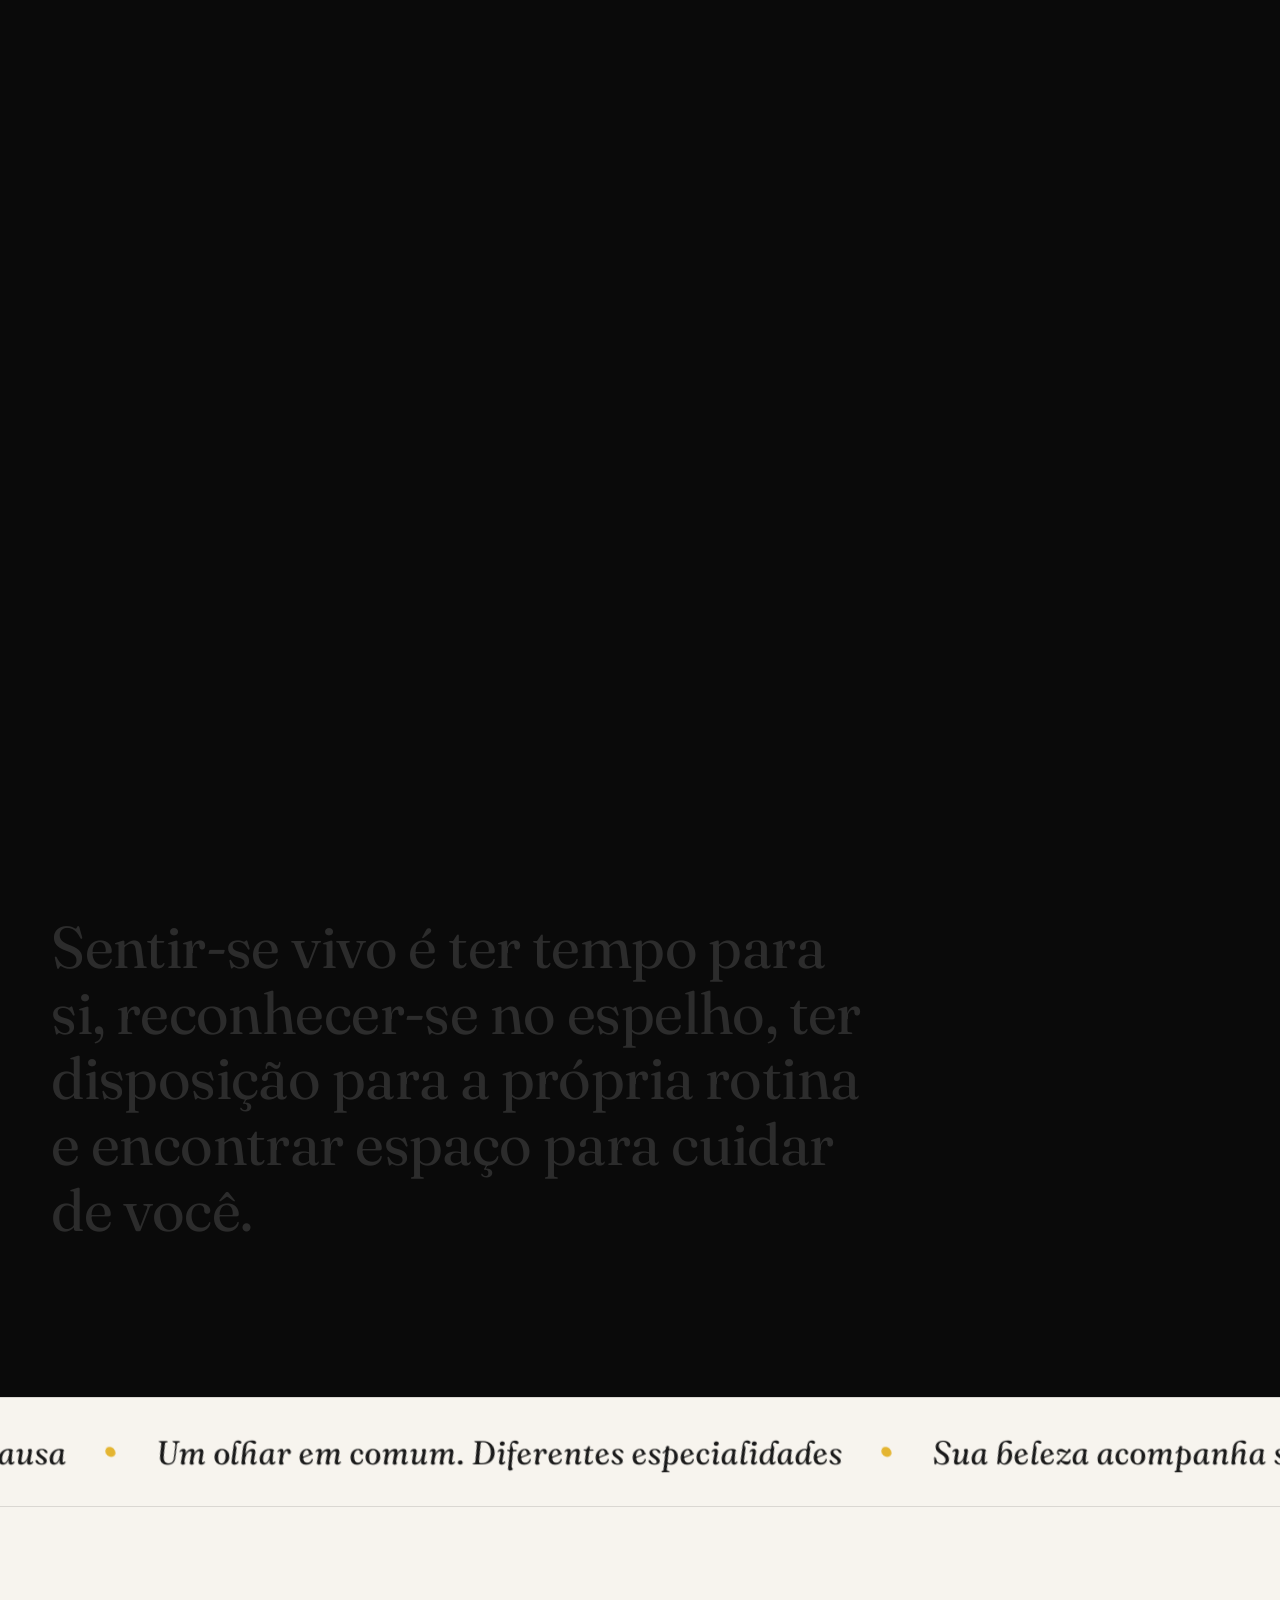
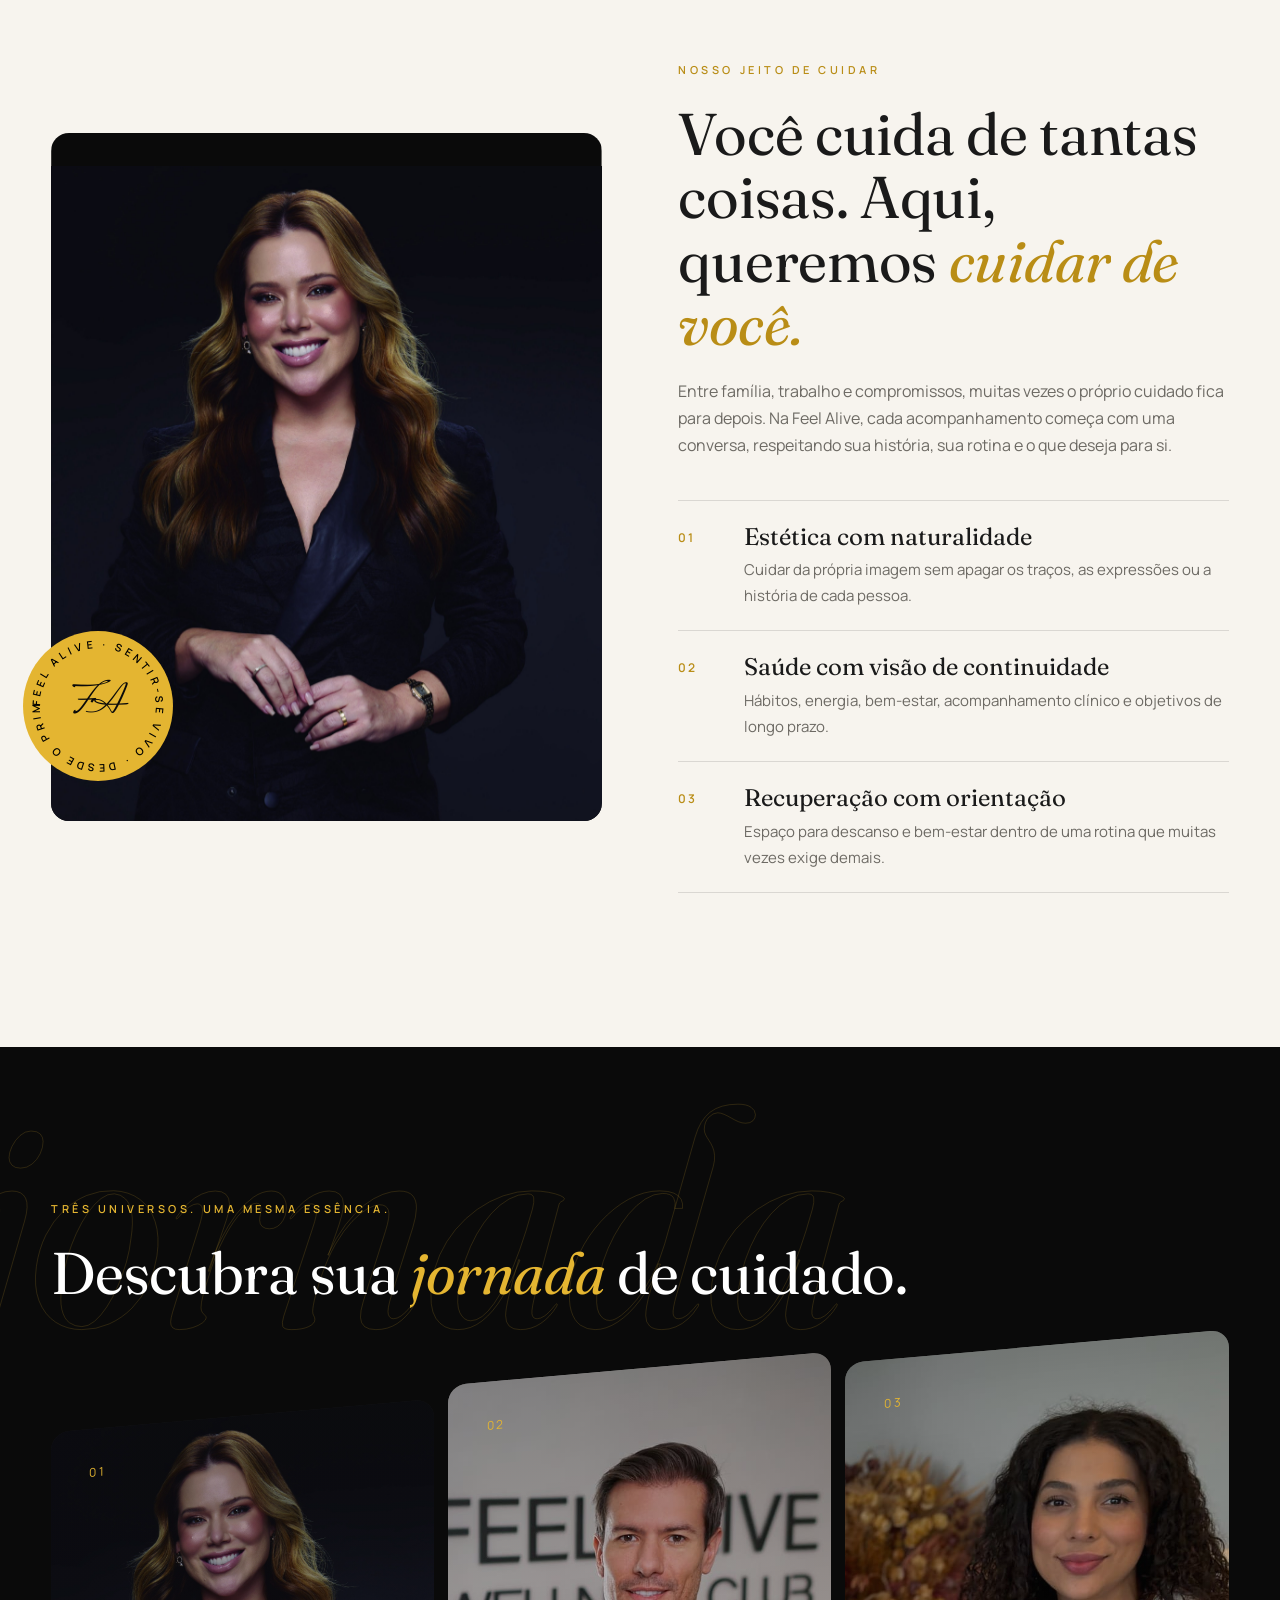
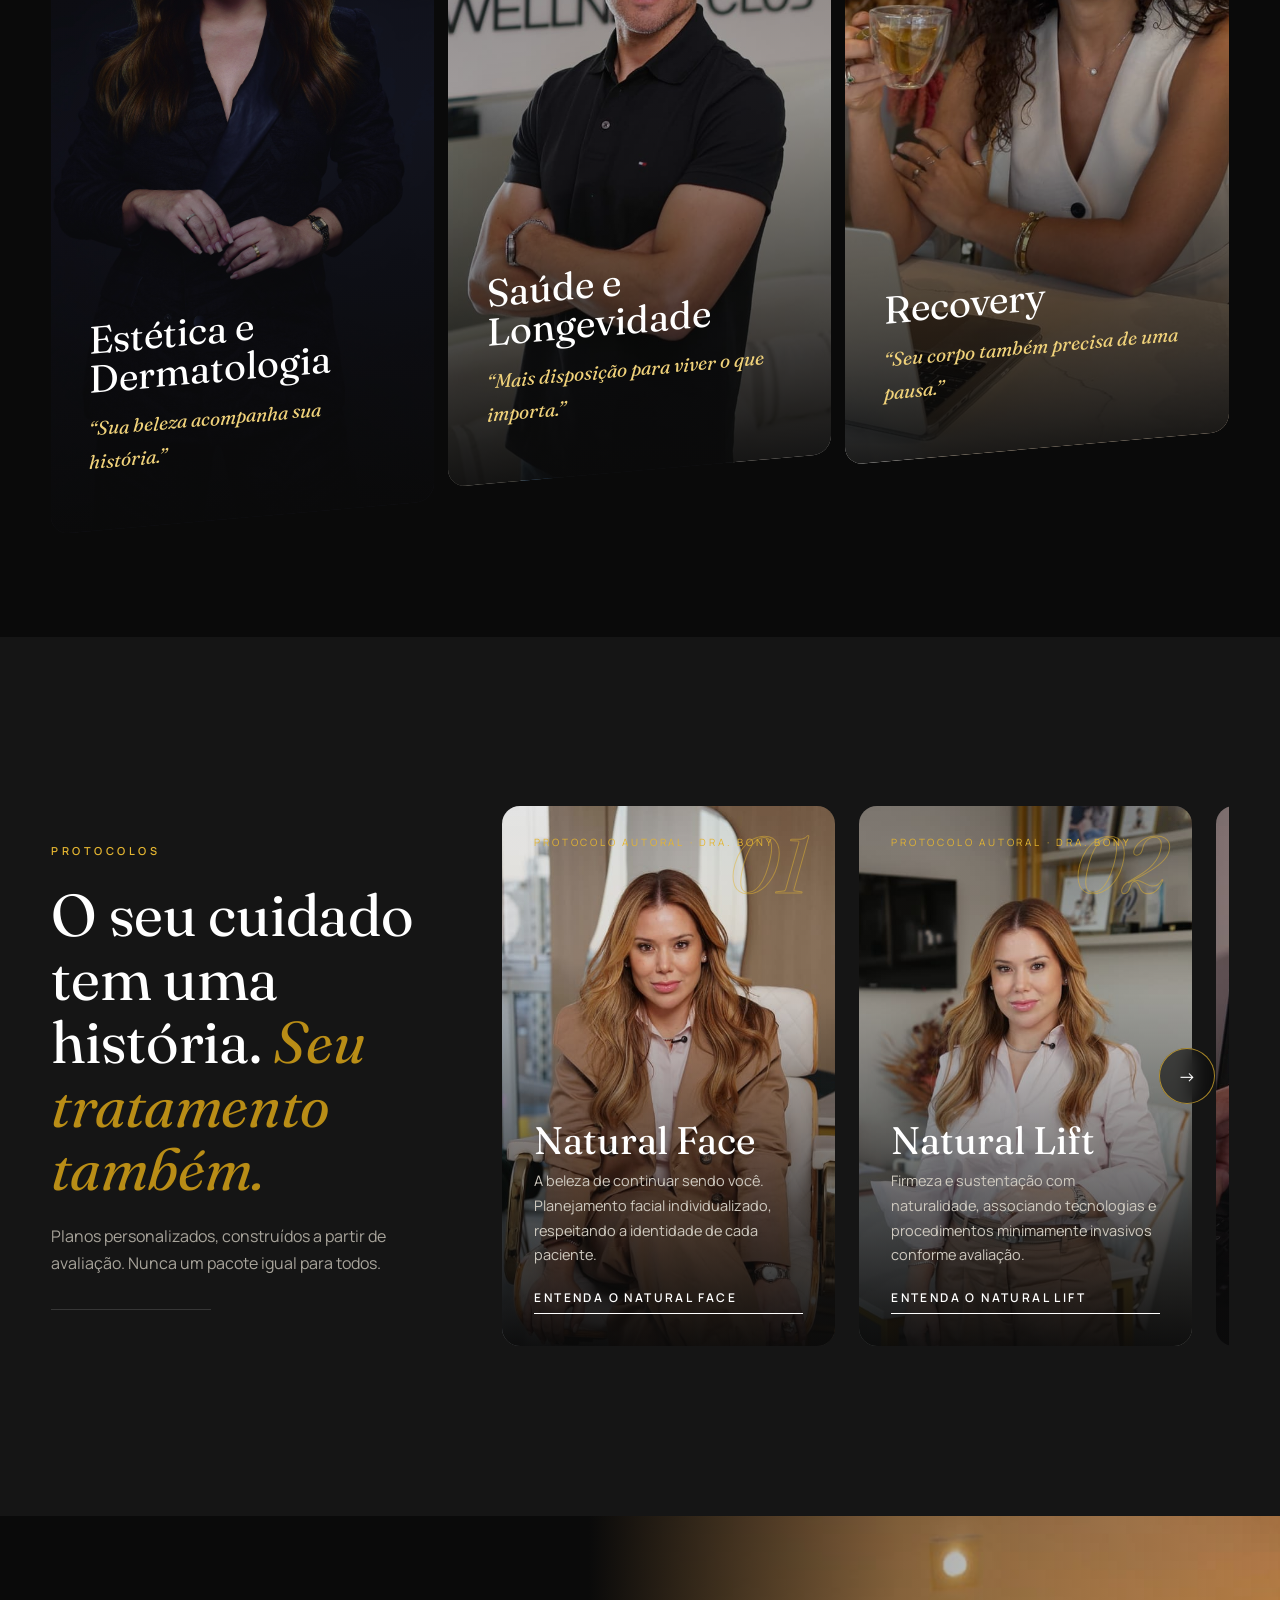
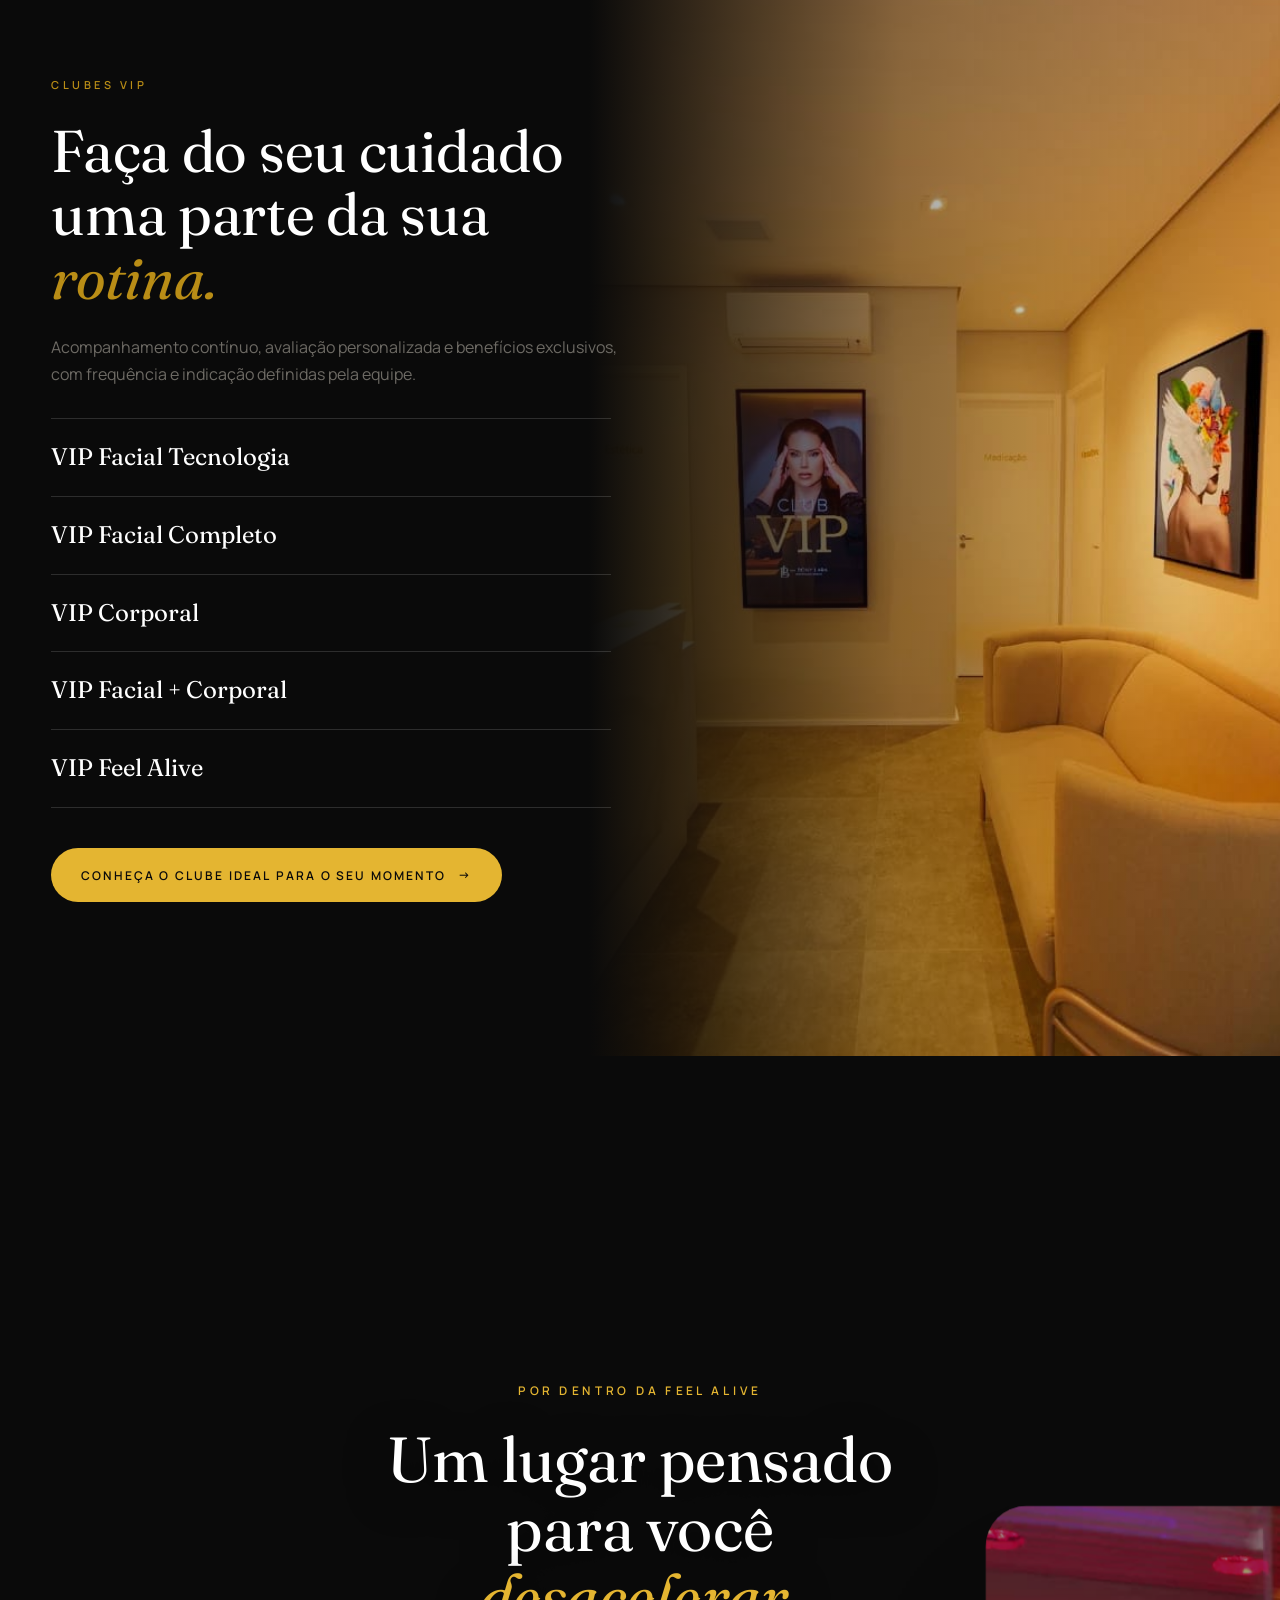
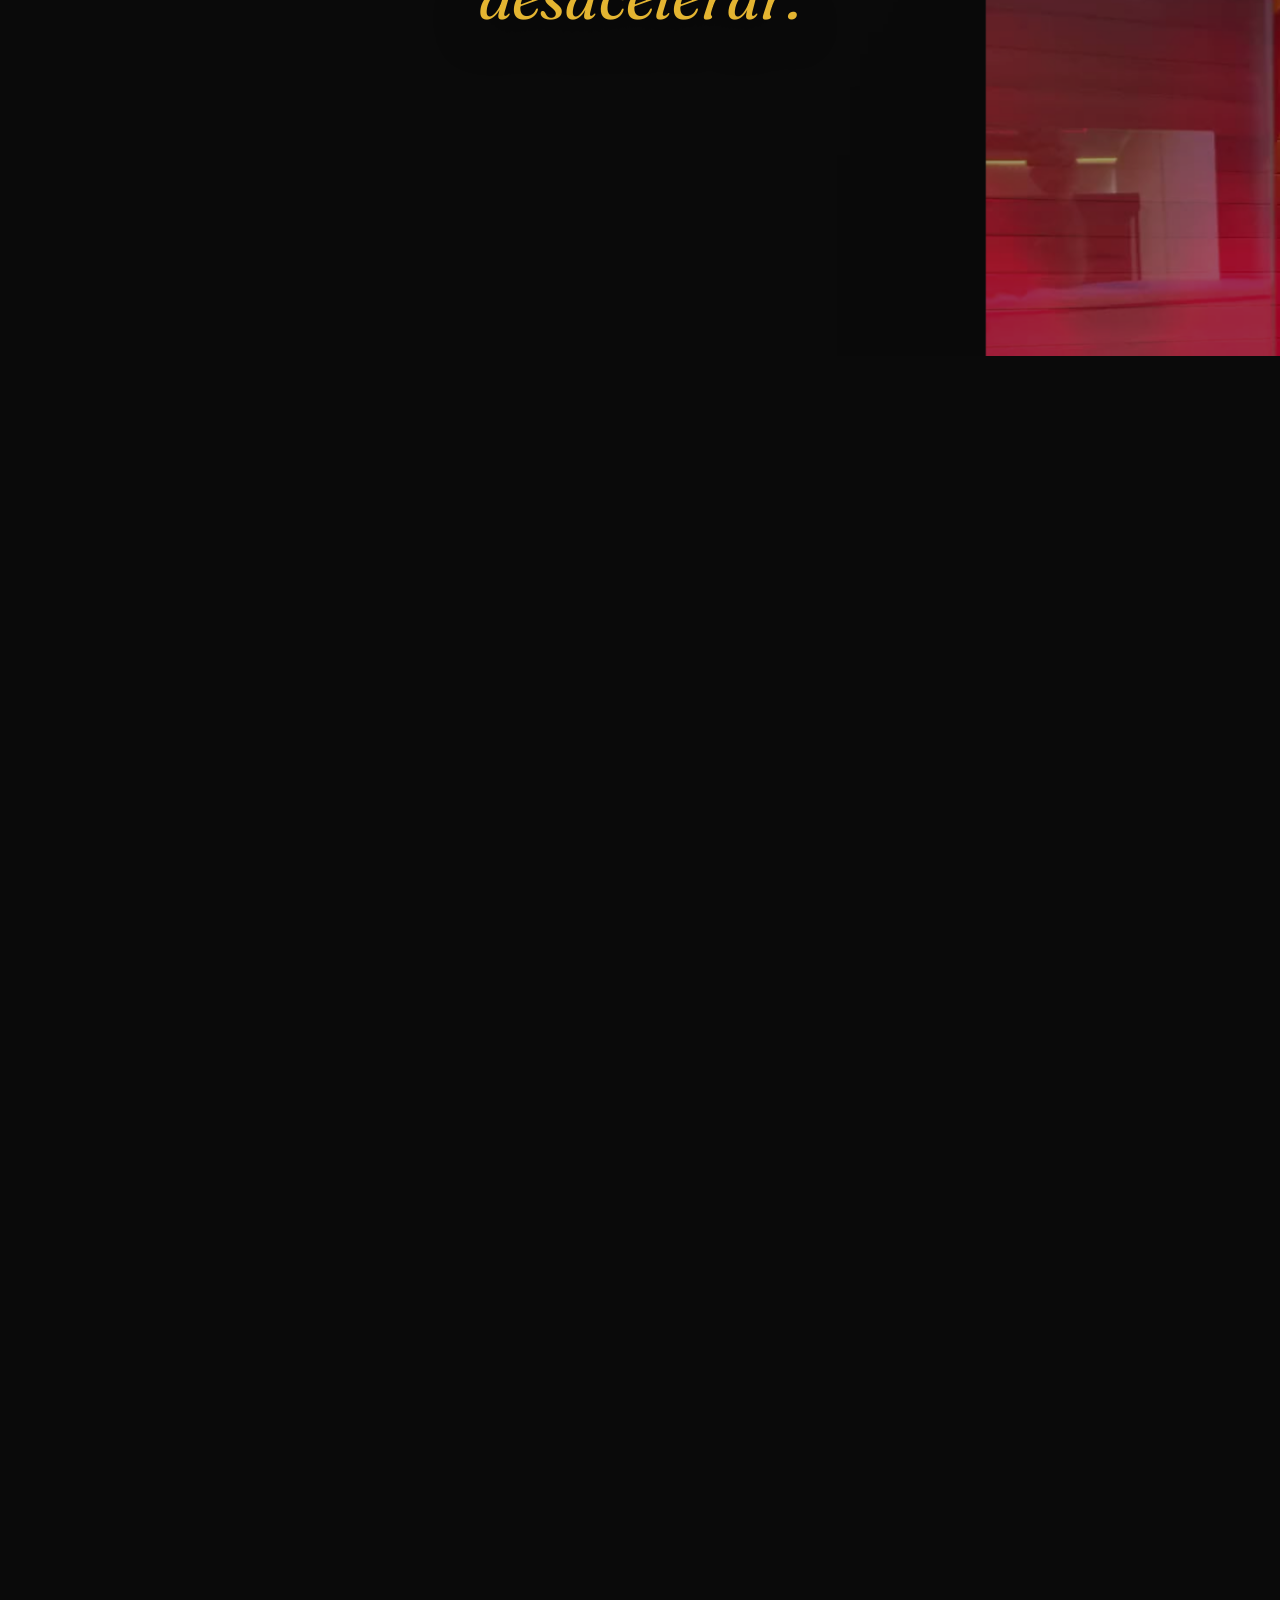
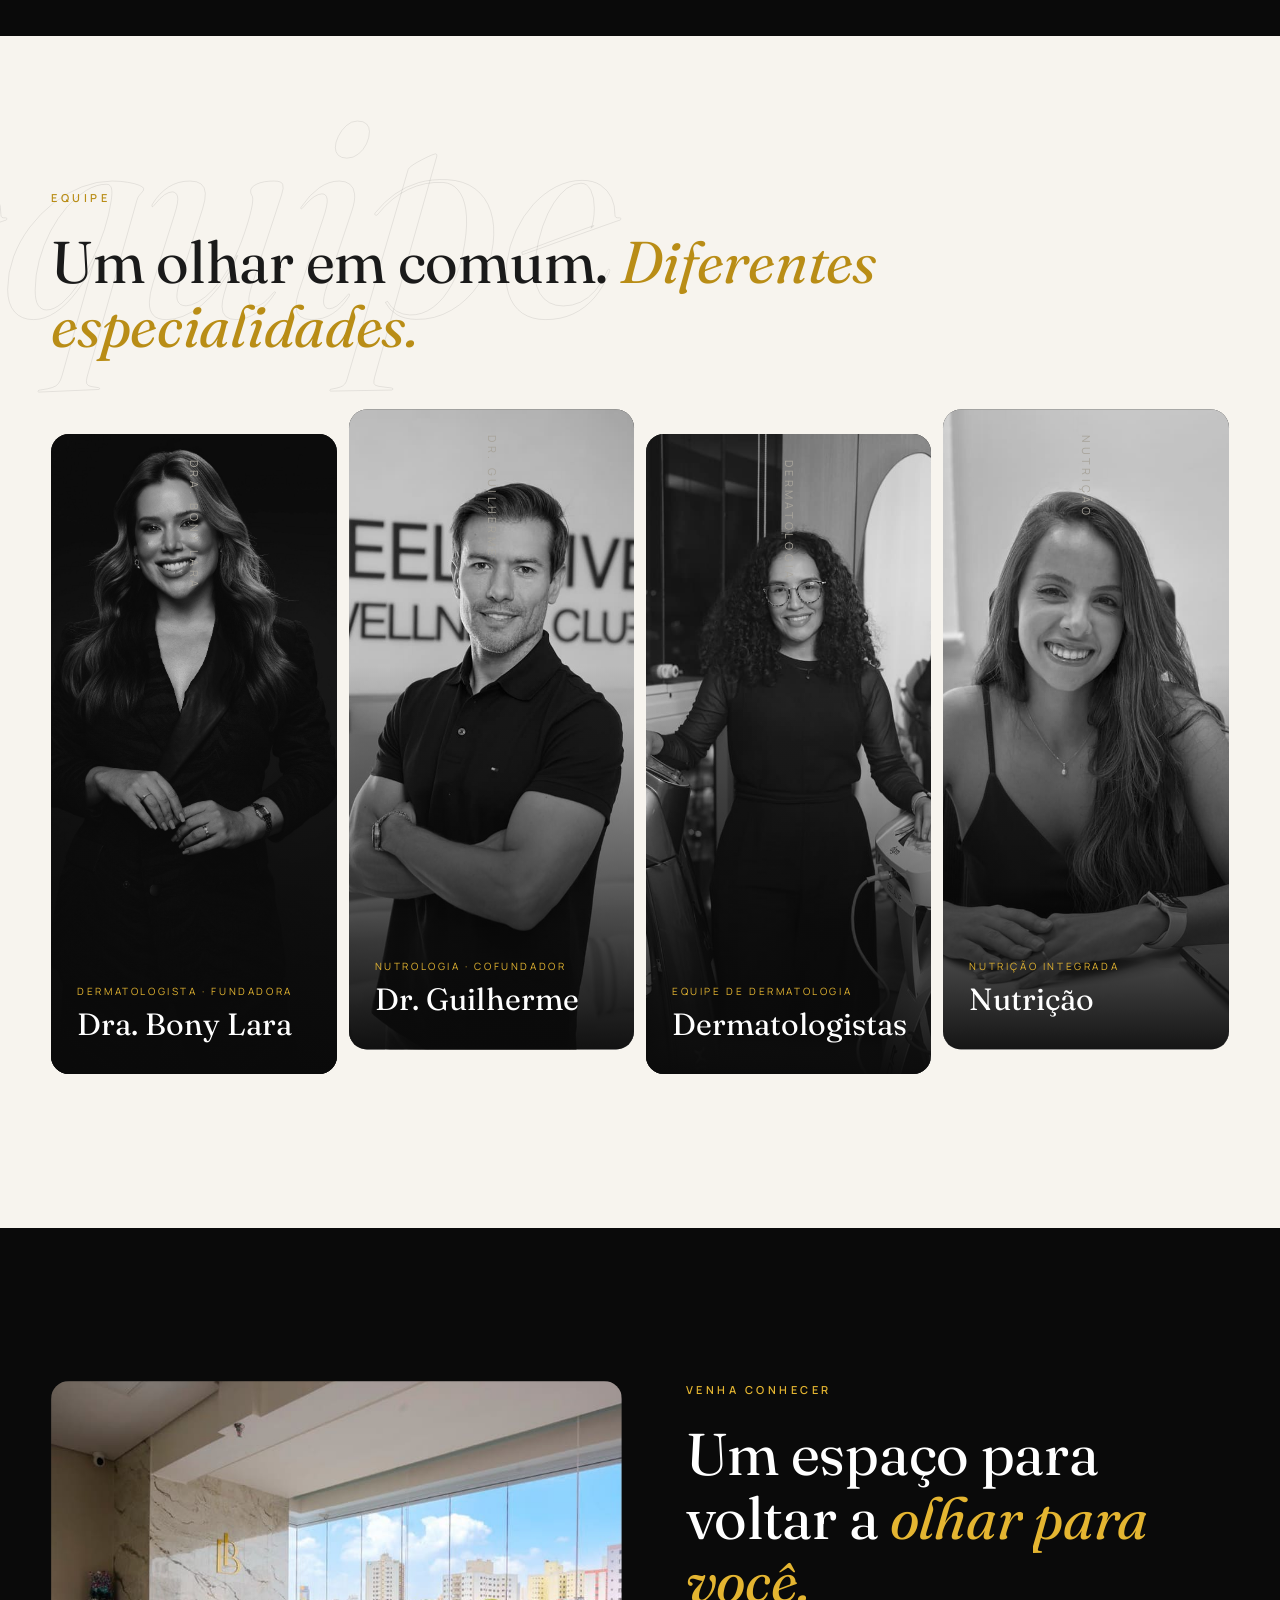
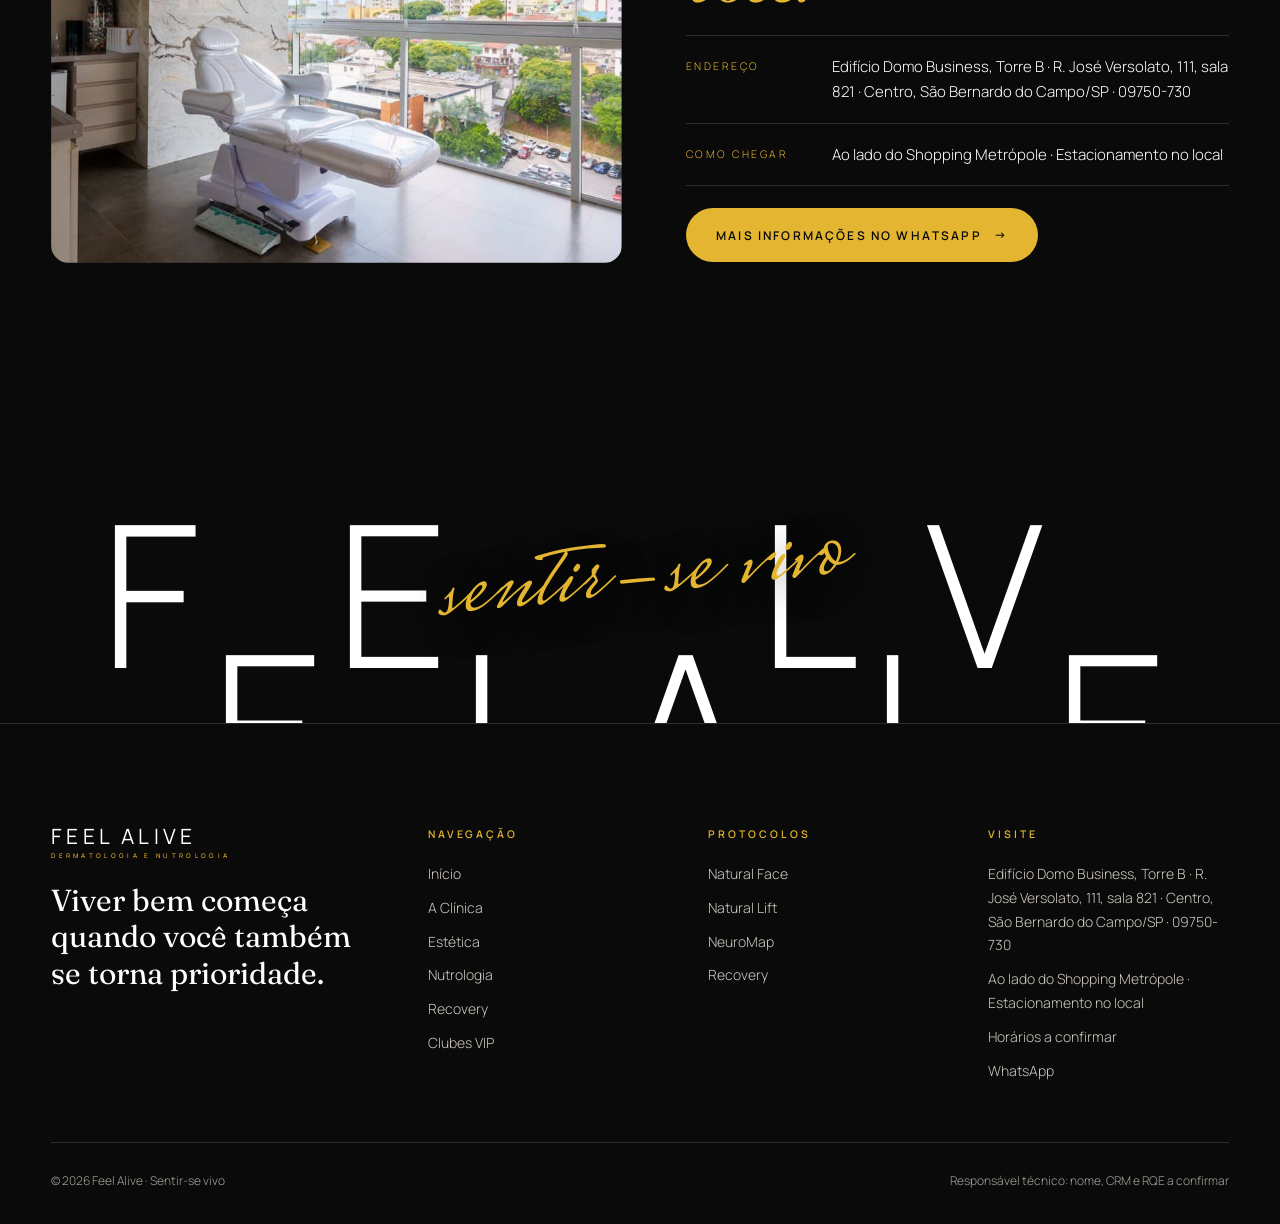
==== commit d92a4d75: "Add files via upload" ====
--- a/index.html
+++ b/index.html
@@ -13,10 +13,10 @@
   <link rel="preconnect" href="https://fonts.googleapis.com">
   <link rel="preconnect" href="https://fonts.gstatic.com" crossorigin>
   <link rel="stylesheet" href="https://fonts.googleapis.com/css2?family=Fraunces:ital,opsz,wght@0,9..144,400;1,9..144,400&family=Manrope:wght@300;400;500;600;700&family=Mrs+Saint+Delafield&display=swap">
-  <link rel="stylesheet" href="assets/css/style.css?v=20261110">
+  <link rel="stylesheet" href="assets/css/style.css?v=20261113">
   <script>try{var d=document.documentElement,s=sessionStorage;if(!matchMedia('(prefers-reduced-motion: reduce)').matches){if(!s.getItem('fa-visited'))d.classList.add('is-first');else if(s.getItem('fa-curtain'))d.classList.add('is-curtain')}}catch(e){}</script>
-  <script src="assets/js/gl.js?v=20261110" defer></script>
-  <script src="assets/js/main.js?v=20261110" defer></script>
+  <script src="assets/js/gl.js?v=20261113" defer></script>
+  <script src="assets/js/main.js?v=20261113" defer></script>
   <!-- Dados estruturados: validar telefone e horários antes de publicar -->
   <script type="application/ld+json">
   {
@@ -279,6 +279,24 @@
     </div>
   </section>
 
+  <!-- CENA: túnel de fotos em 3D -->
+  <section class="depth" data-scene aria-label="Por dentro da Feel Alive">
+    <div class="depth__sticky">
+      <div class="depth__stage">
+        <figure class="depth__item" style="--x:-28vw;--y:-12vh;--z:-500"><img src="assets/img/clinica-espaco.jpg" alt="" loading="lazy"></figure>
+        <figure class="depth__item" style="--x:26vw;--y:10vh;--z:-1250"><img src="assets/img/recovery-sauna.jpg" alt="" loading="lazy"></figure>
+        <figure class="depth__item" style="--x:-22vw;--y:16vh;--z:-2000"><img src="assets/img/clubes-vip.jpg" alt="" loading="lazy"></figure>
+        <figure class="depth__item" style="--x:30vw;--y:-14vh;--z:-2750"><img src="assets/img/recovery-imersao.jpg" alt="" loading="lazy"></figure>
+        <figure class="depth__item" style="--x:-30vw;--y:-4vh;--z:-3500"><img src="assets/img/fundadores.jpg" alt="" loading="lazy"></figure>
+        <figure class="depth__item" style="--x:20vw;--y:18vh;--z:-4250"><img src="assets/img/recovery-led.jpg" alt="" loading="lazy"></figure>
+      </div>
+      <div class="depth__caption">
+        <span class="eyebrow" style="color:var(--gold)">Por dentro da Feel Alive</span>
+        <h2 class="h2">Um lugar pensado para você <em>desacelerar.</em></h2>
+      </div>
+    </div>
+  </section>
+
   <!-- 06 / EQUIPE -->
   <section class="section" aria-labelledby="equipe-t">
     <span class="drift drift--light" aria-hidden="true">equipe</span>
--- a/assets/css/style.css
+++ b/assets/css/style.css
@@ -810,6 +810,28 @@
   .zoom__r { transform: translateY(calc(var(--zp, 0) * 40vh)); }
 }
 
+/* O arco também recebe foto (Estética, Nutrologia) */
+.zoom__frame img { position: absolute; inset: 0; width: 100%; height: 100%; object-fit: cover; transform: scale(calc(1.35 - var(--e) * .35)); }
+
+/* Cena: túnel de fotos em 3D (--sp: progresso da cena, 0→1) */
+.depth { position: relative; height: 420vh; background: var(--black); color: var(--white); }
+.depth__sticky { position: sticky; top: 0; height: 100vh; overflow: hidden; }
+.depth__stage { position: absolute; inset: 0; z-index: 1; perspective: 900px; perspective-origin: 50% 50%; }
+.depth__item { z-index: 1; --zpos: calc(var(--z) + var(--sp, 0) * 4800); position: absolute; left: 50%; top: 50%; width: clamp(150px, 19vw, 300px); aspect-ratio: 3 / 4; margin: 0; border-radius: 16px; overflow: hidden; background: var(--ink); box-shadow: 0 40px 80px -30px rgba(0, 0, 0, .8); transform: translate(-50%, -50%) translate3d(var(--x), var(--y), calc(var(--zpos) * 1px)); opacity: min(clamp(0, calc((var(--zpos) + 3600) / 1300), 1), clamp(0, calc((780 - var(--zpos)) / 380), 1)); will-change: transform; }
+.depth__item img { width: 100%; height: 100%; object-fit: cover; object-position: 50% 25%; }
+.depth__caption { position: absolute; inset: 0; z-index: 3; display: grid; place-content: center; justify-items: center; gap: 22px; text-align: center; padding: var(--gutter); pointer-events: none; opacity: clamp(0, calc((var(--sp, 0) - .08) * 5), 1); transform: scale(calc(.88 + var(--sp, 0) * .2)); }
+.depth__caption .h2 { max-width: 14ch; text-shadow: 0 8px 40px rgba(0, 0, 0, .7); }
+@media (max-width: 900px) { .depth__item { width: 38vw; } }
+
+/* Cena: palavra vazada que cresce até a foto ocupar a tela (--ms escala, --mo opacidade) */
+.mask-scene { position: relative; height: 340vh; background: var(--black); color: var(--white); }
+.mask-scene__sticky { position: sticky; top: 0; height: 100vh; overflow: hidden; isolation: isolate; }
+.mask-scene__sticky > img { position: absolute; inset: 0; width: 100%; height: 100%; object-fit: cover; scale: calc(1.25 - var(--sp, 0) * .25); }
+.mask-scene__ink { position: absolute; inset: 0; display: grid; place-items: center; background: var(--black); color: var(--white); mix-blend-mode: multiply; opacity: var(--mo, 1); }
+.mask-scene__ink span { font-family: var(--f-display); font-weight: 400; font-size: calc(88vw / var(--len, 5)); line-height: .8; letter-spacing: -.02em; white-space: nowrap; transform: scale(var(--ms, 1)); }
+.mask-scene__caption { position: absolute; inset: 0; z-index: 2; display: grid; align-content: end; gap: 20px; padding: 0 var(--gutter) 10vh; background: linear-gradient(0deg, rgba(10, 10, 10, .85), rgba(10, 10, 10, 0) 55%); opacity: clamp(0, calc((var(--sp, 0) - .72) * 5), 1); }
+.mask-scene__caption .h2 { max-width: 16ch; translate: 0 calc((1 - var(--sp, 0)) * 80px); }
+
 /* Marquee guiado pela velocidade da rolagem */
 .marquee.is-js .marquee__track { animation: none; }
 
@@ -920,6 +942,8 @@
   [data-reveal], .w > span, .c, .img-reveal, .img-reveal > img { opacity: 1 !important; transform: none !important; clip-path: none !important; filter: none !important; }
   .grain, .curtain { display: none; }
   .section--expand { clip-path: none; }
+  .depth, .mask-scene { height: auto; }
+  .depth__sticky, .mask-scene__sticky { position: relative; height: 100vh; }
   .loader { display: none; }
   .marquee__track { animation: none; }
 }
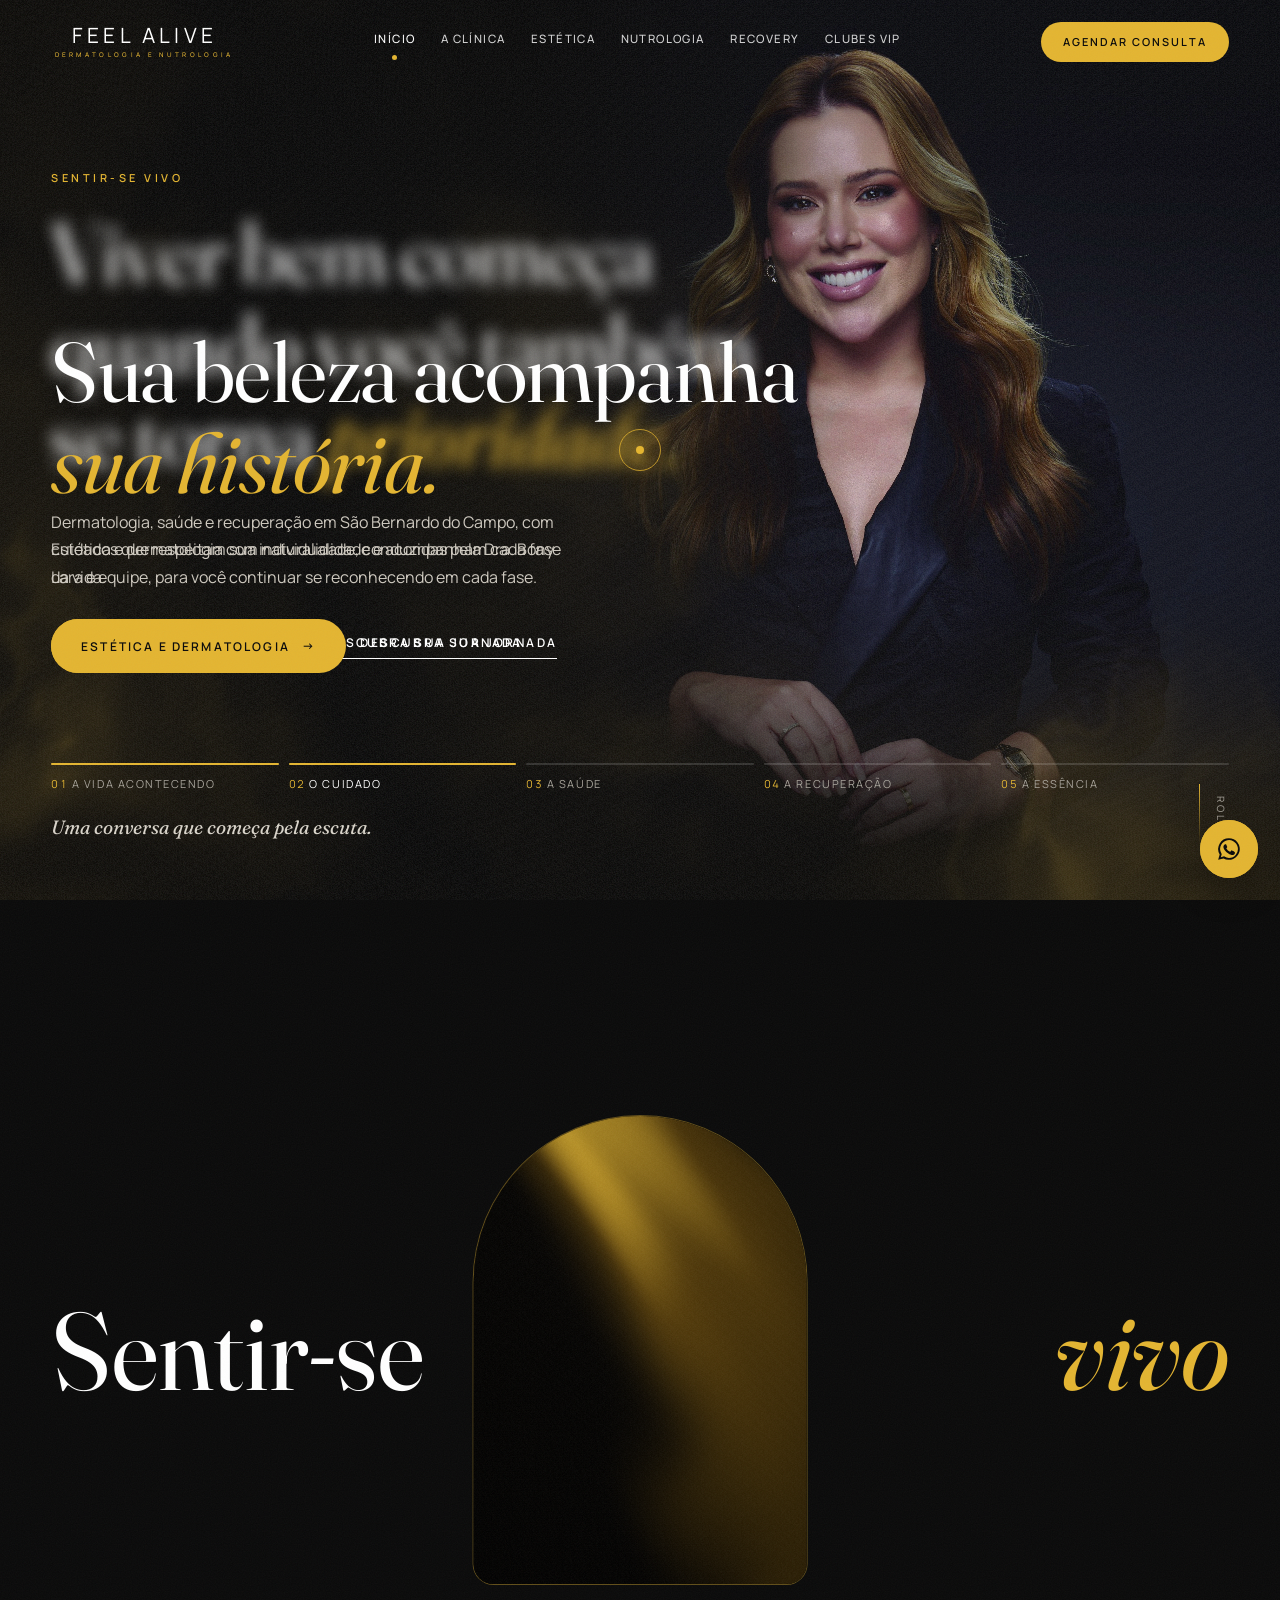
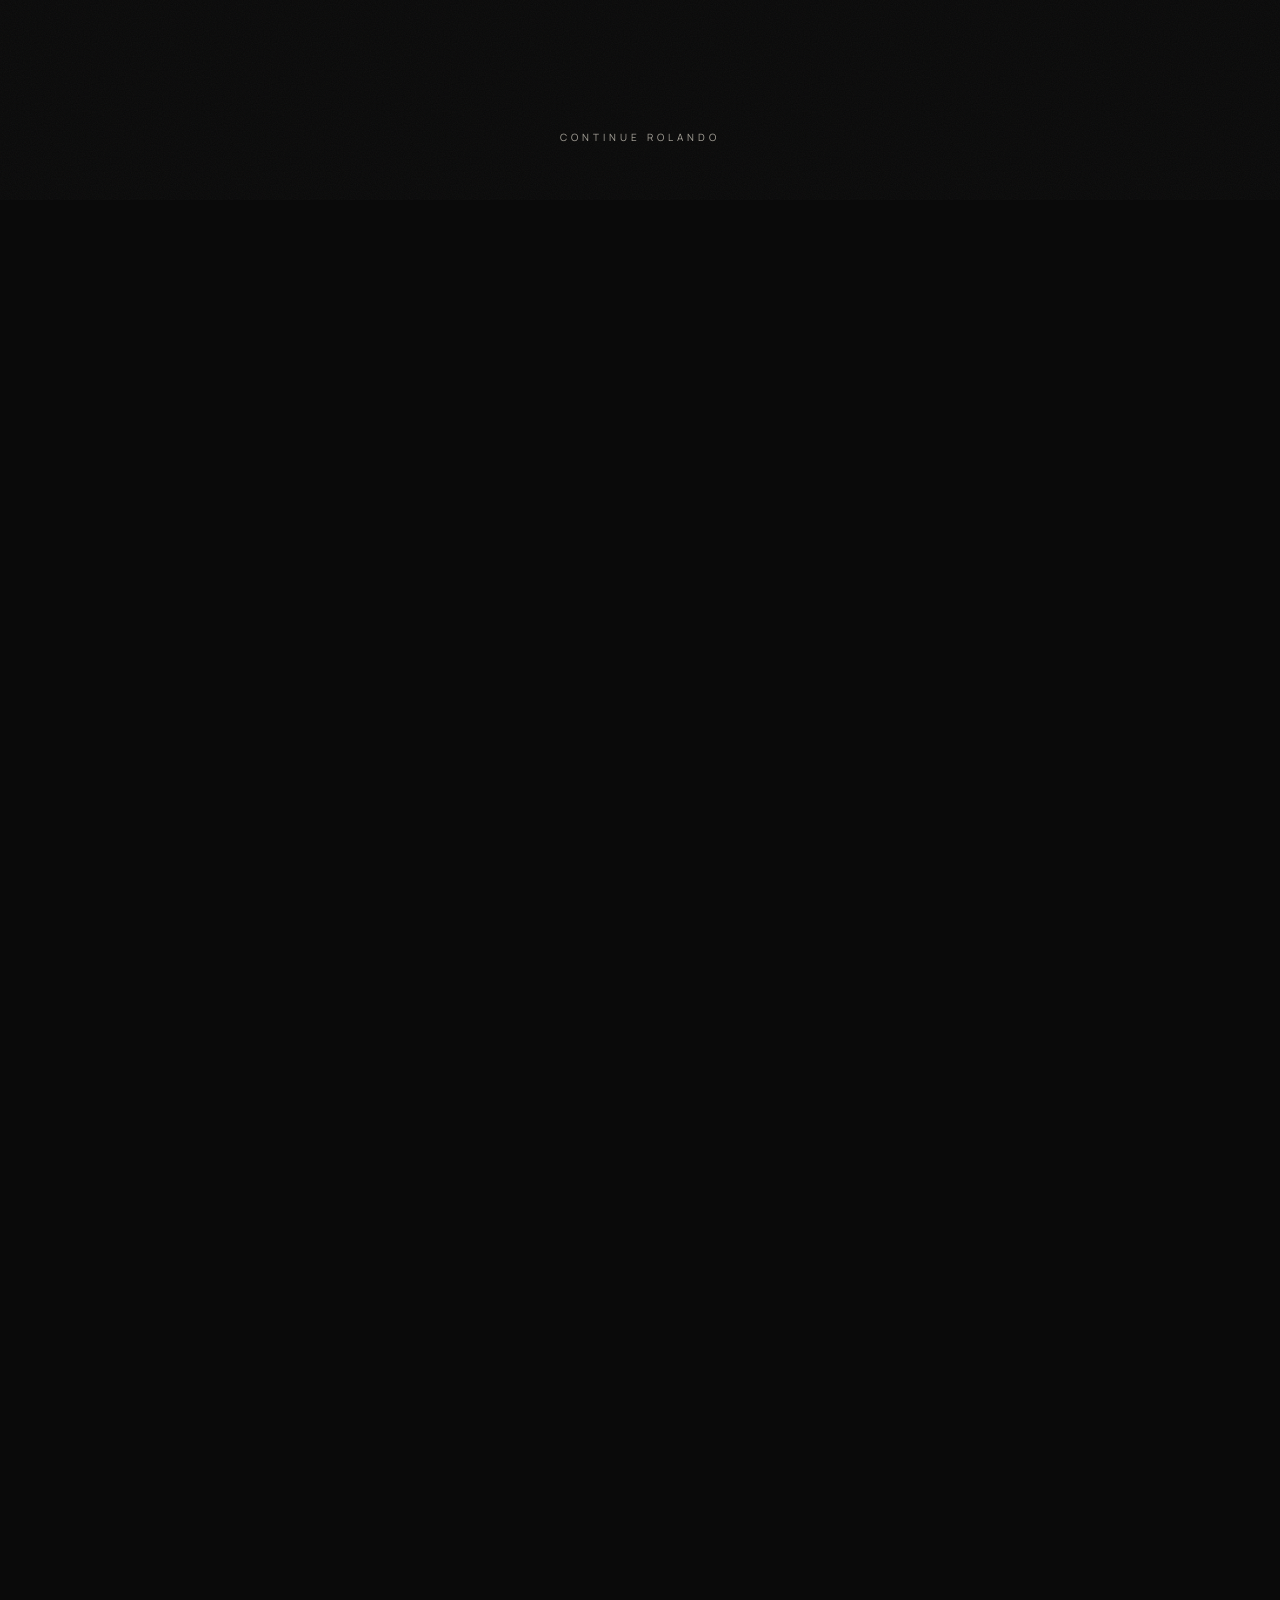
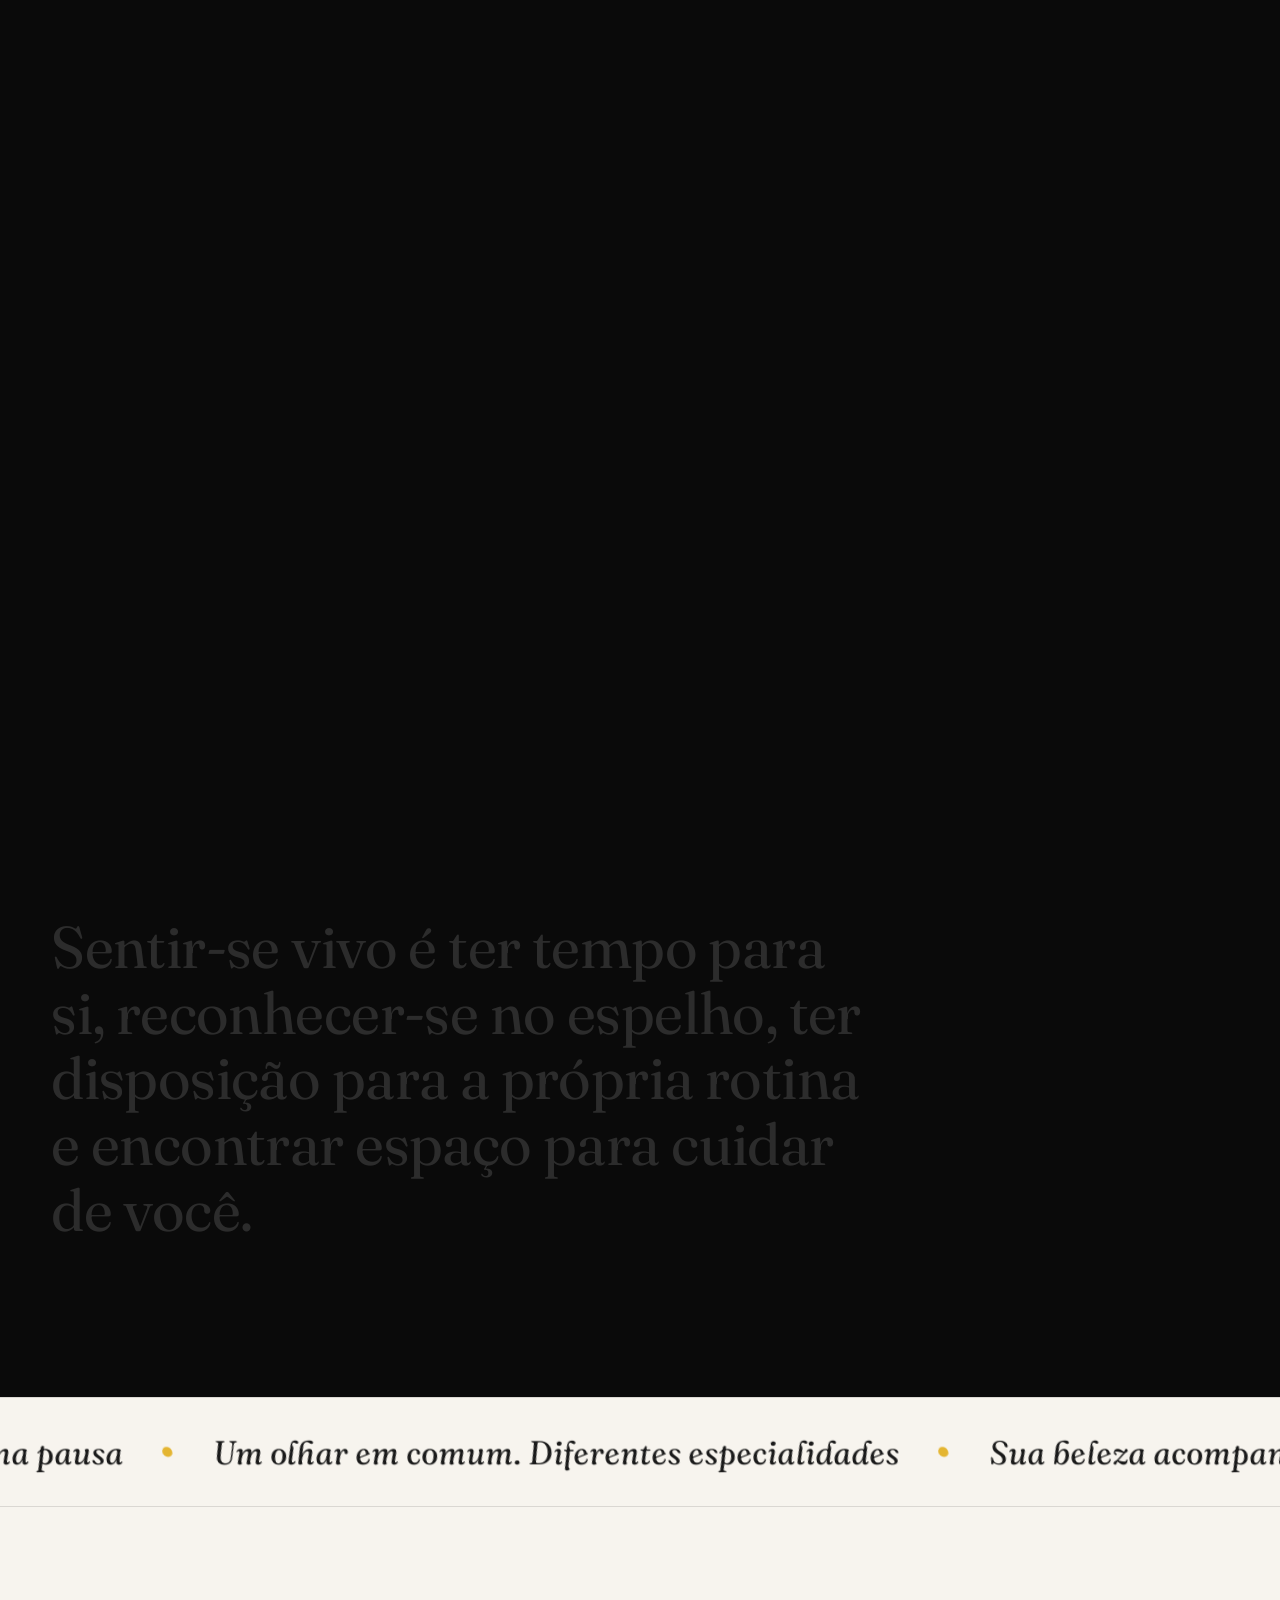
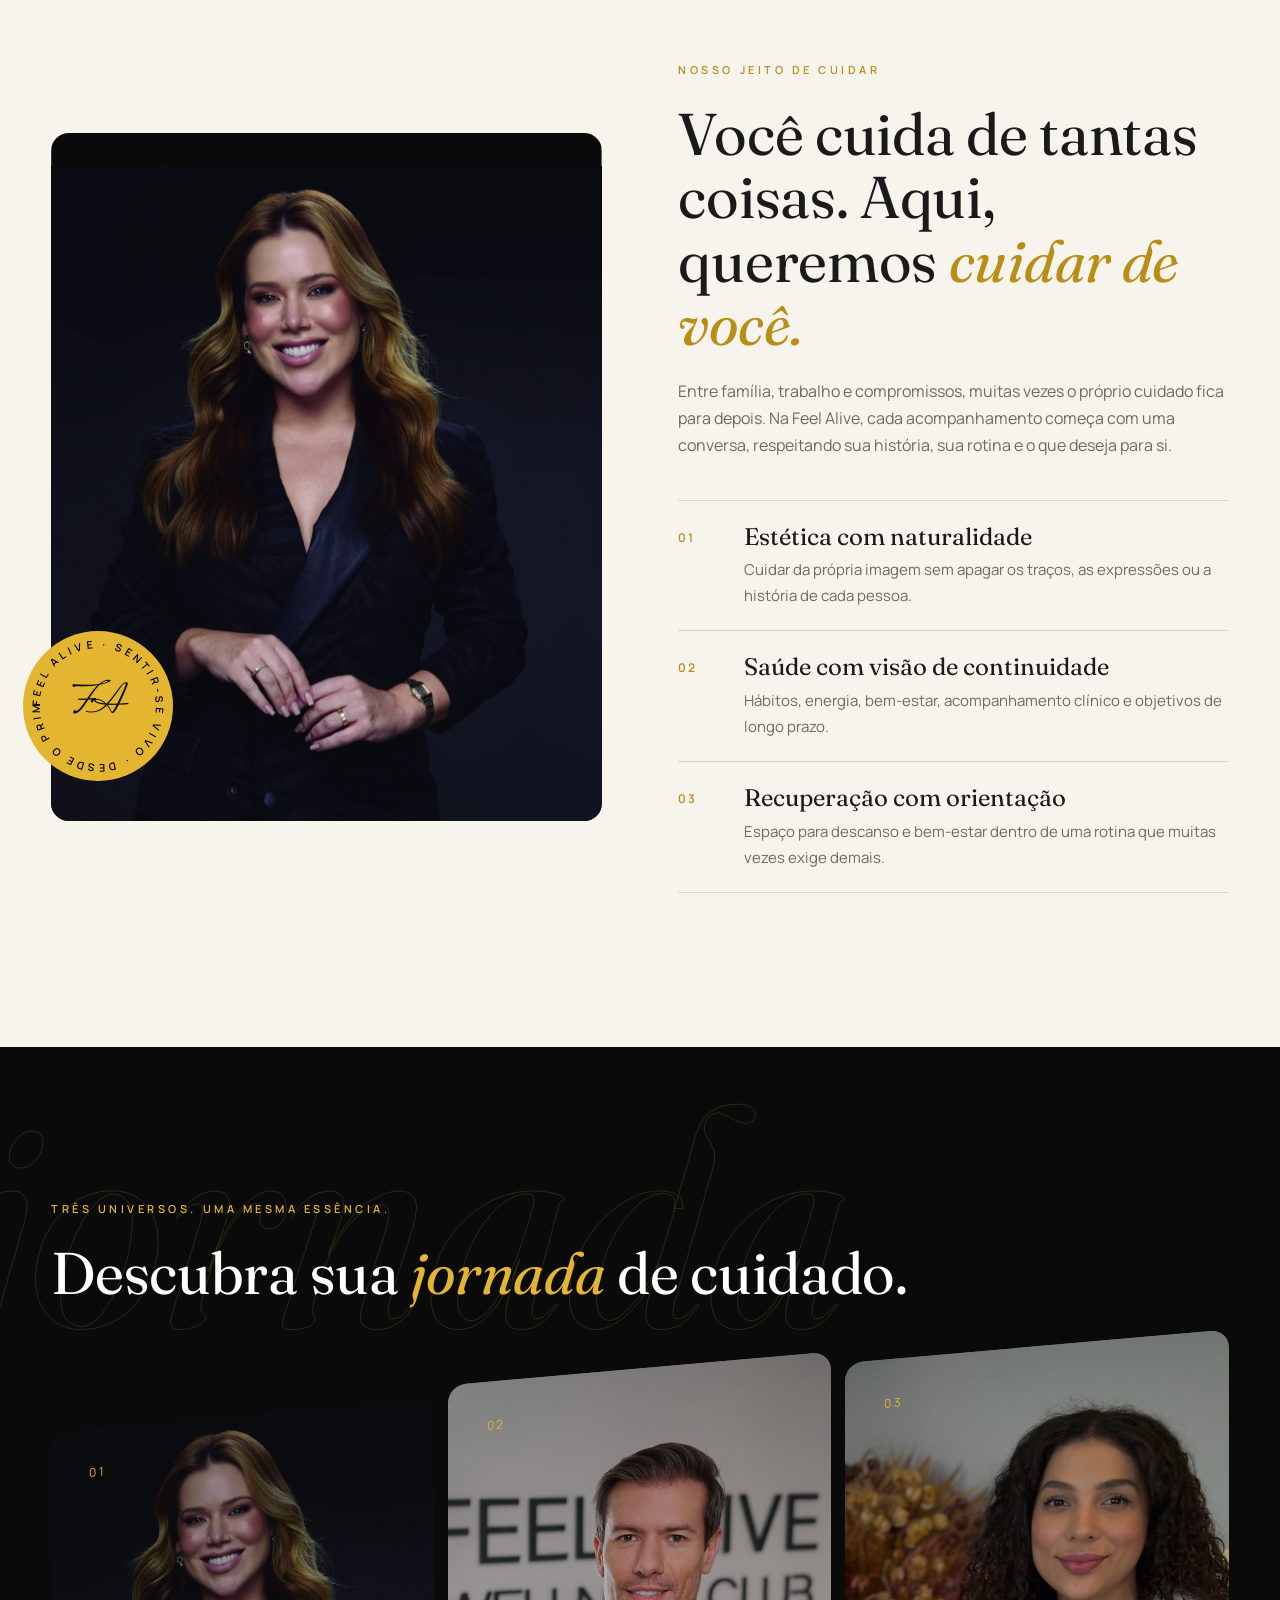
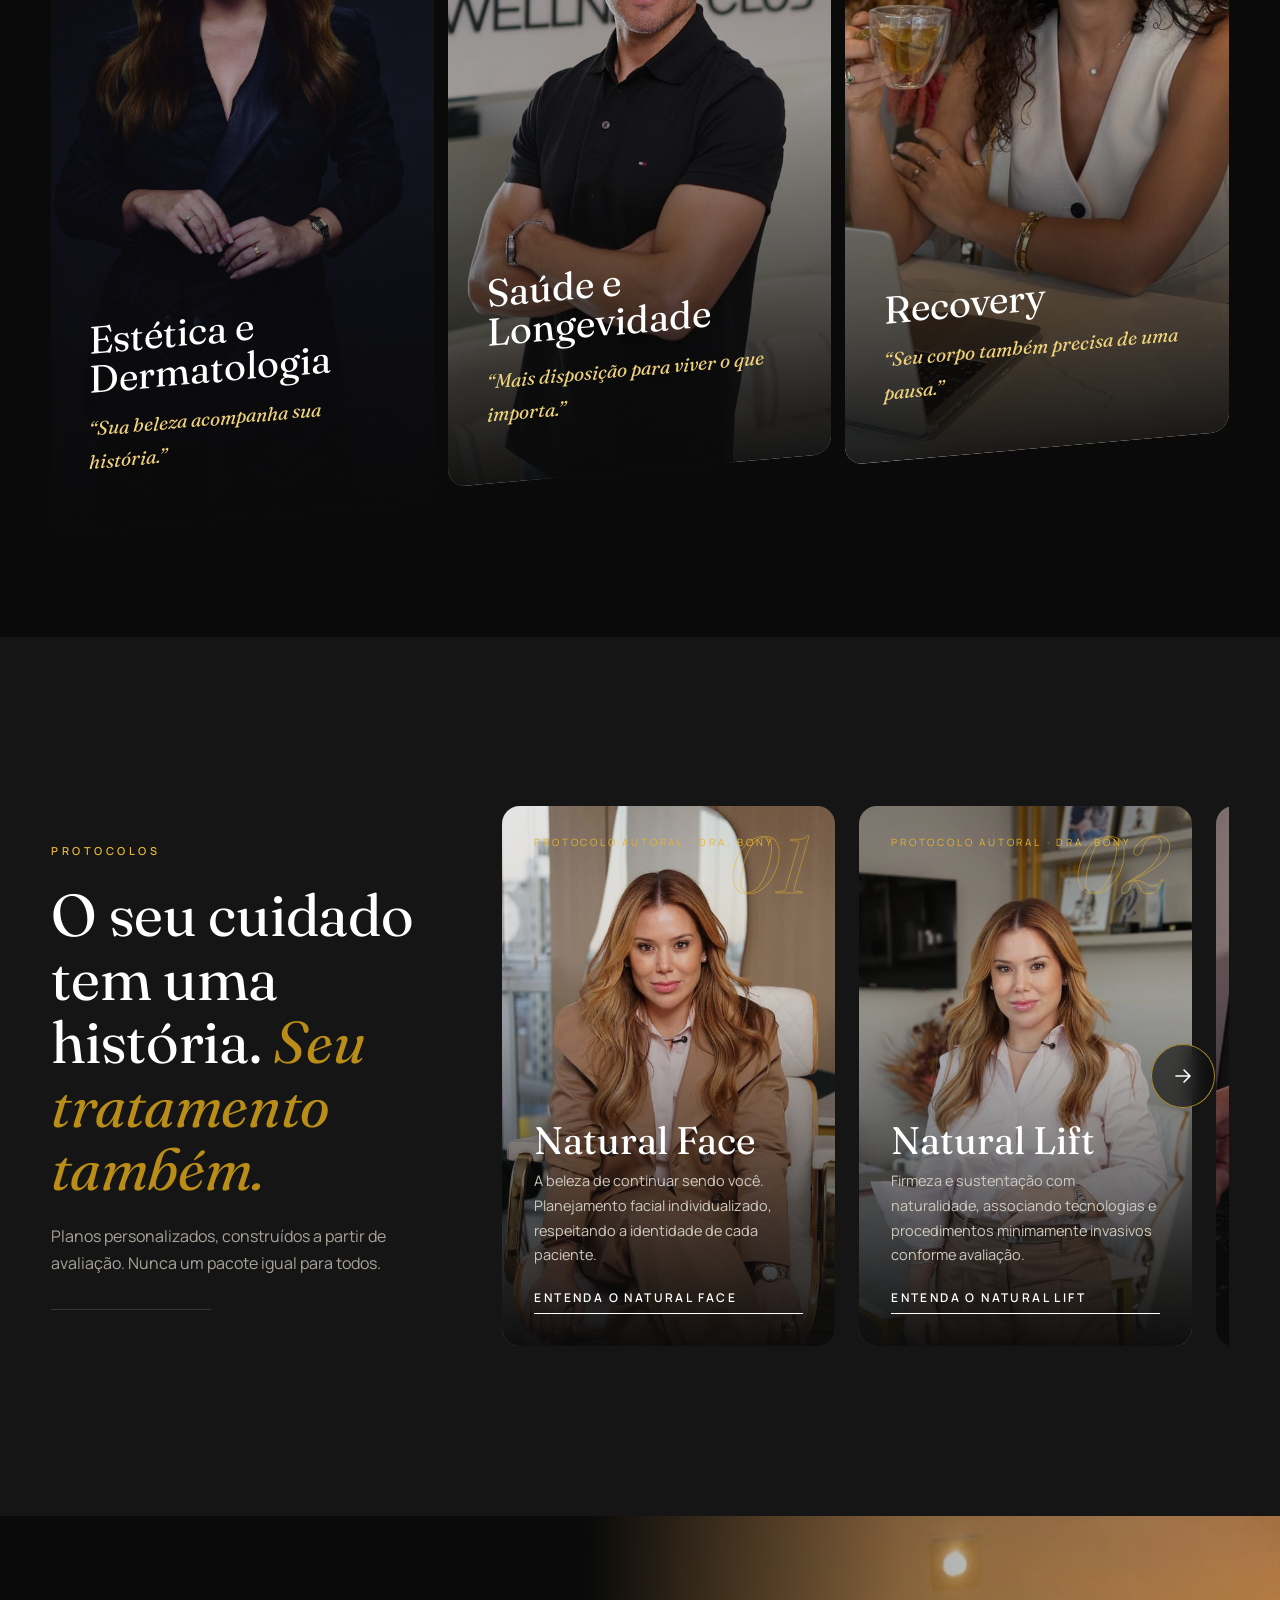
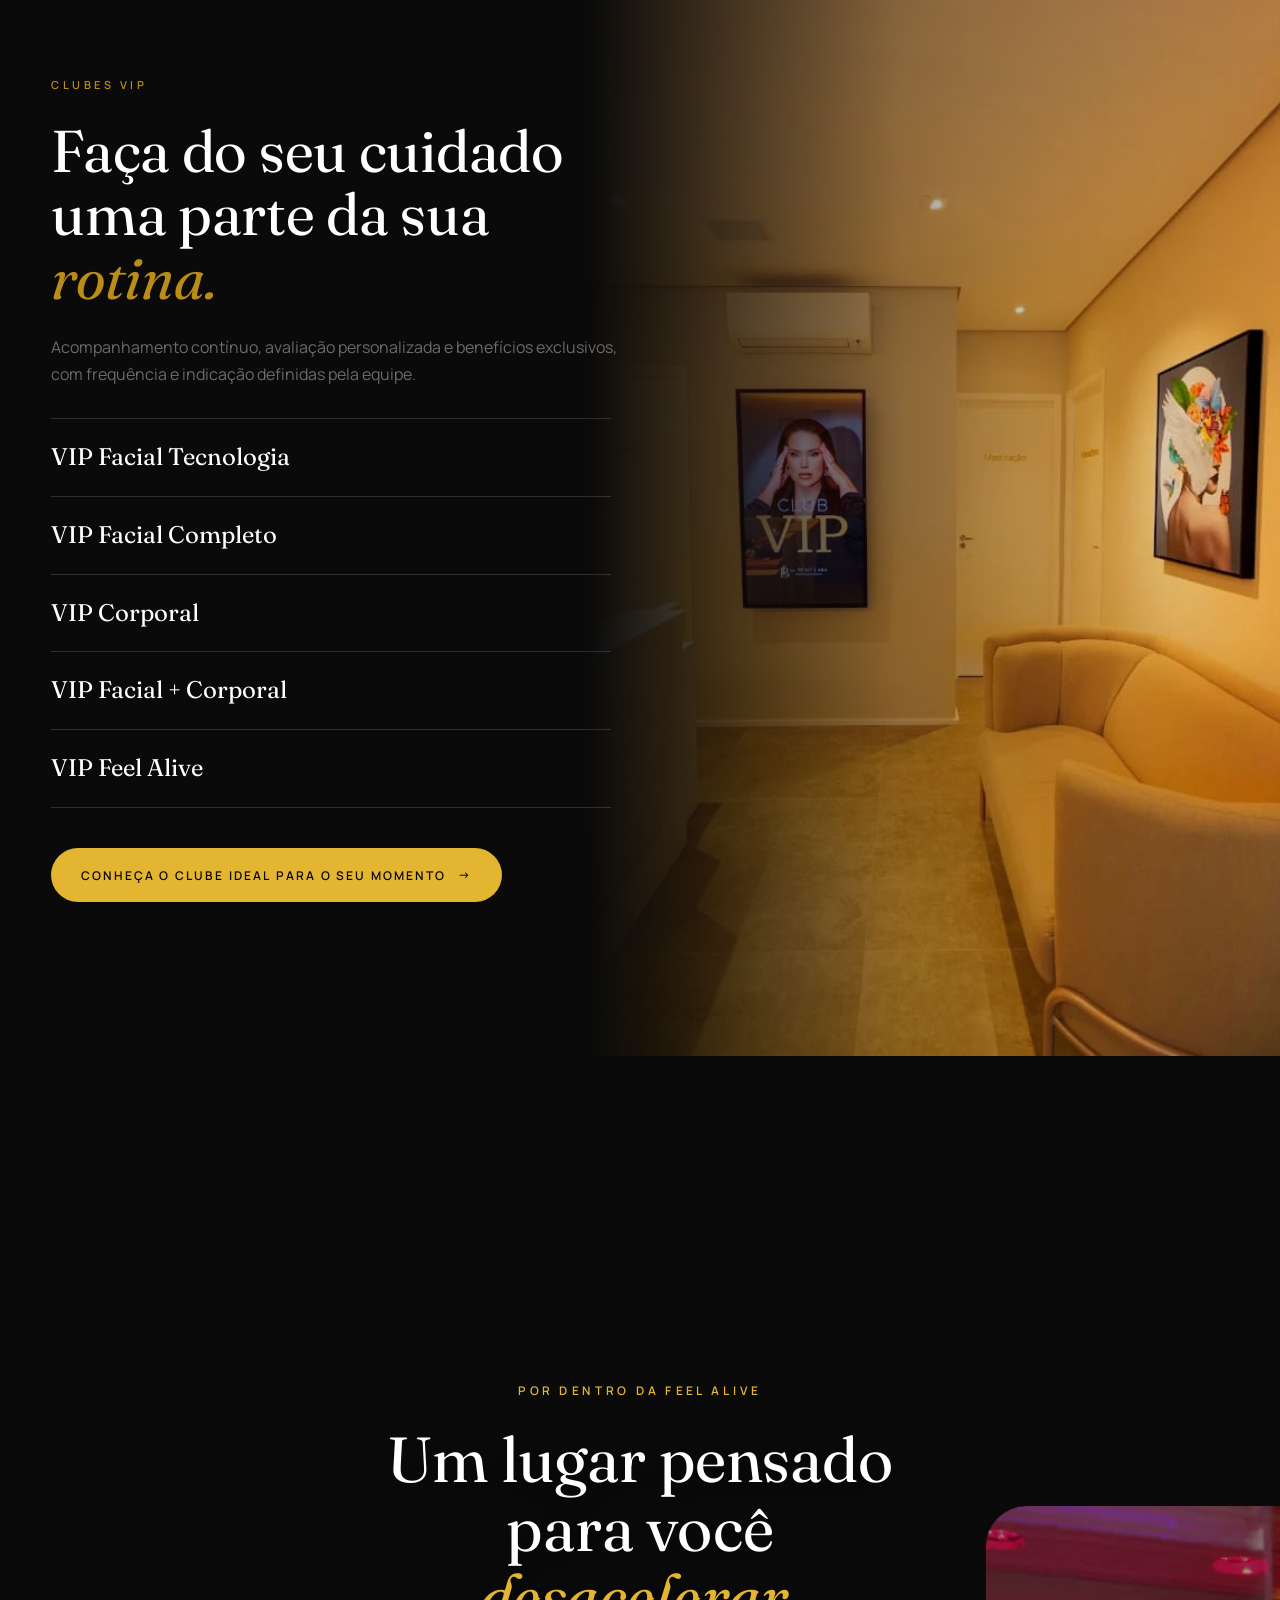
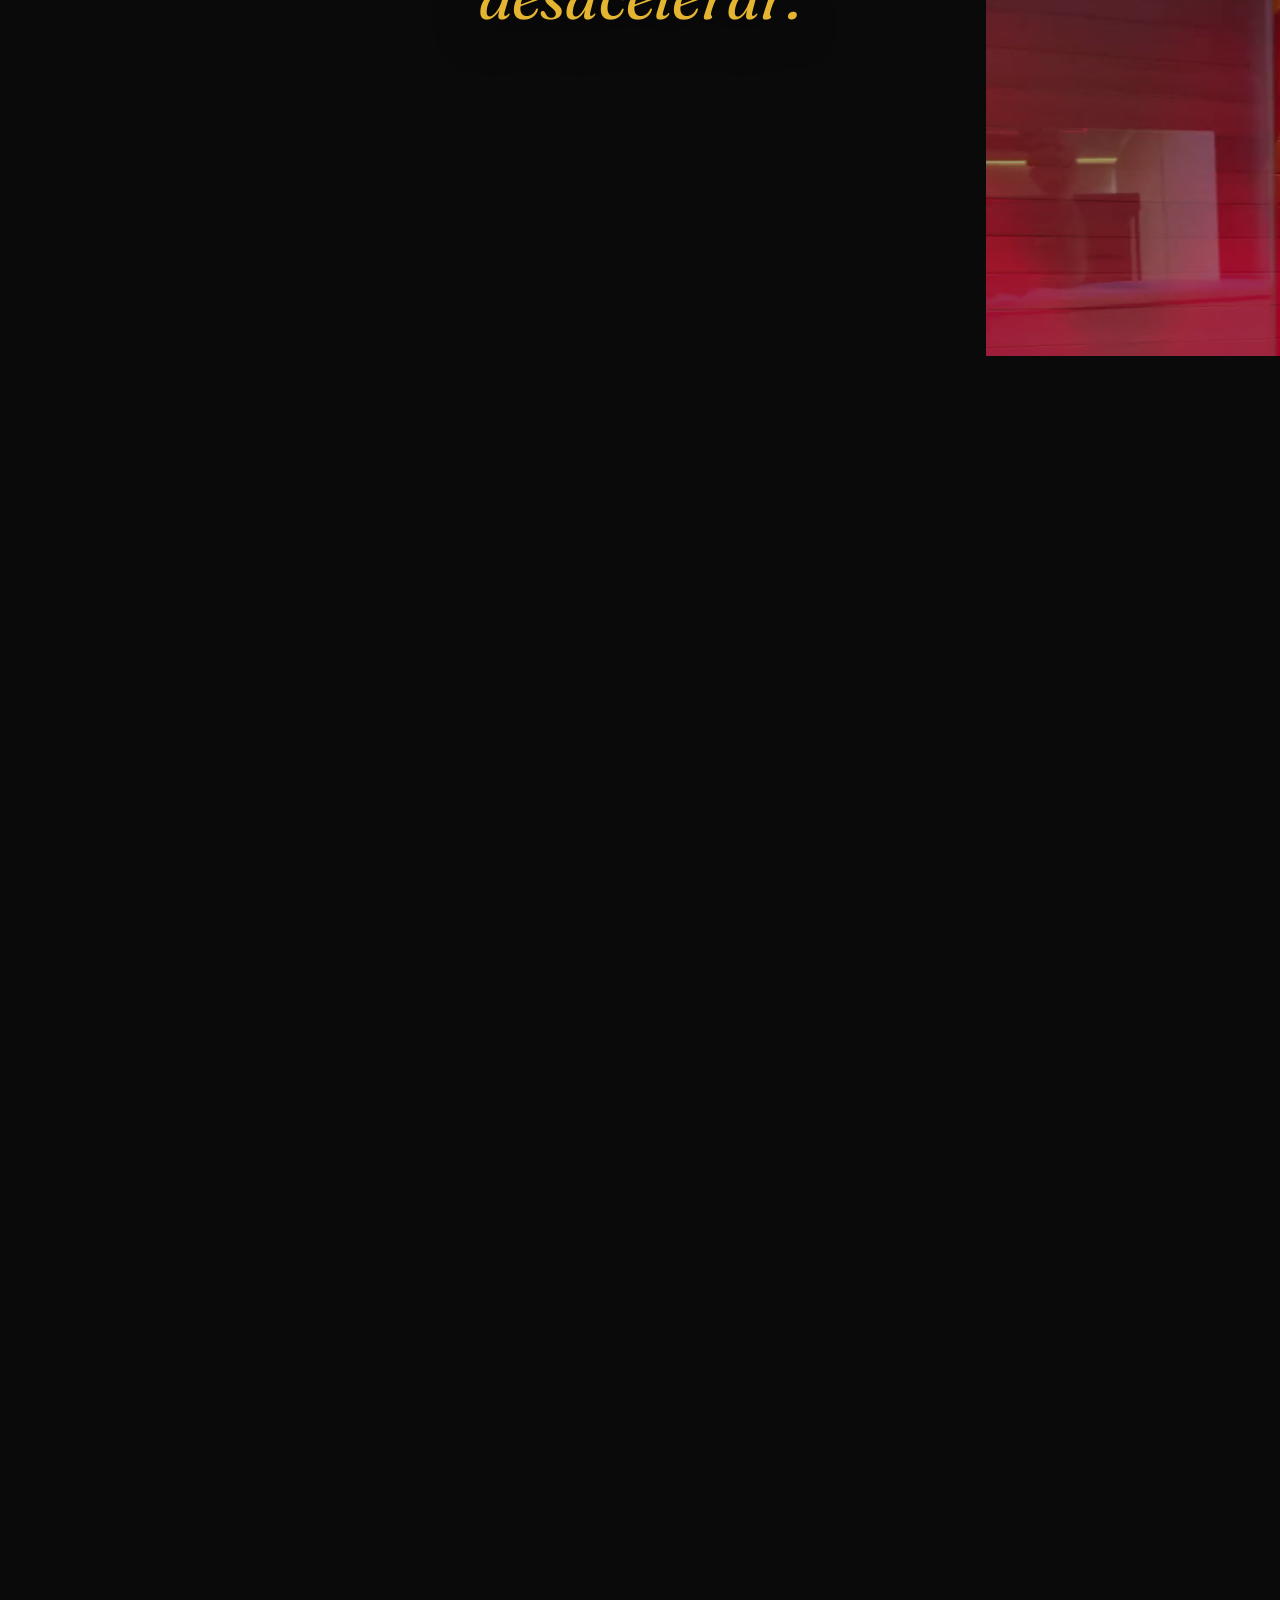
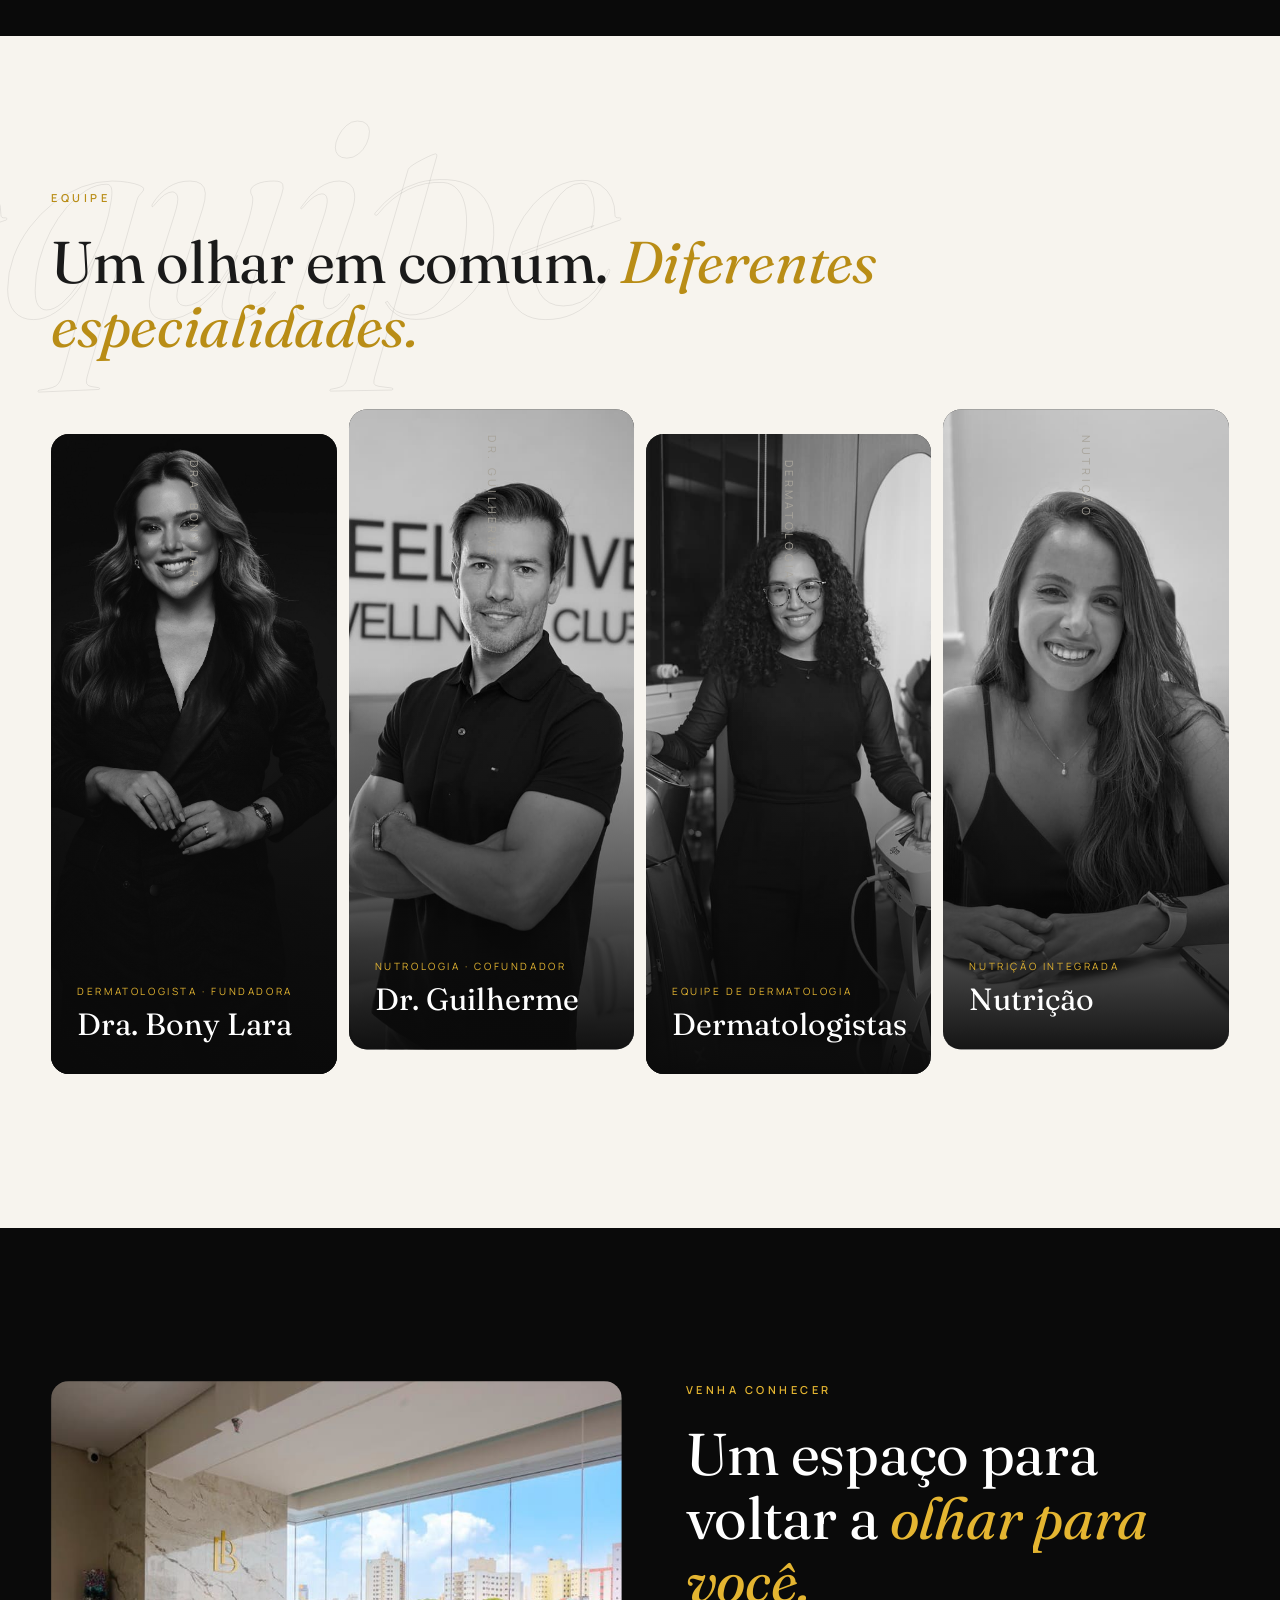
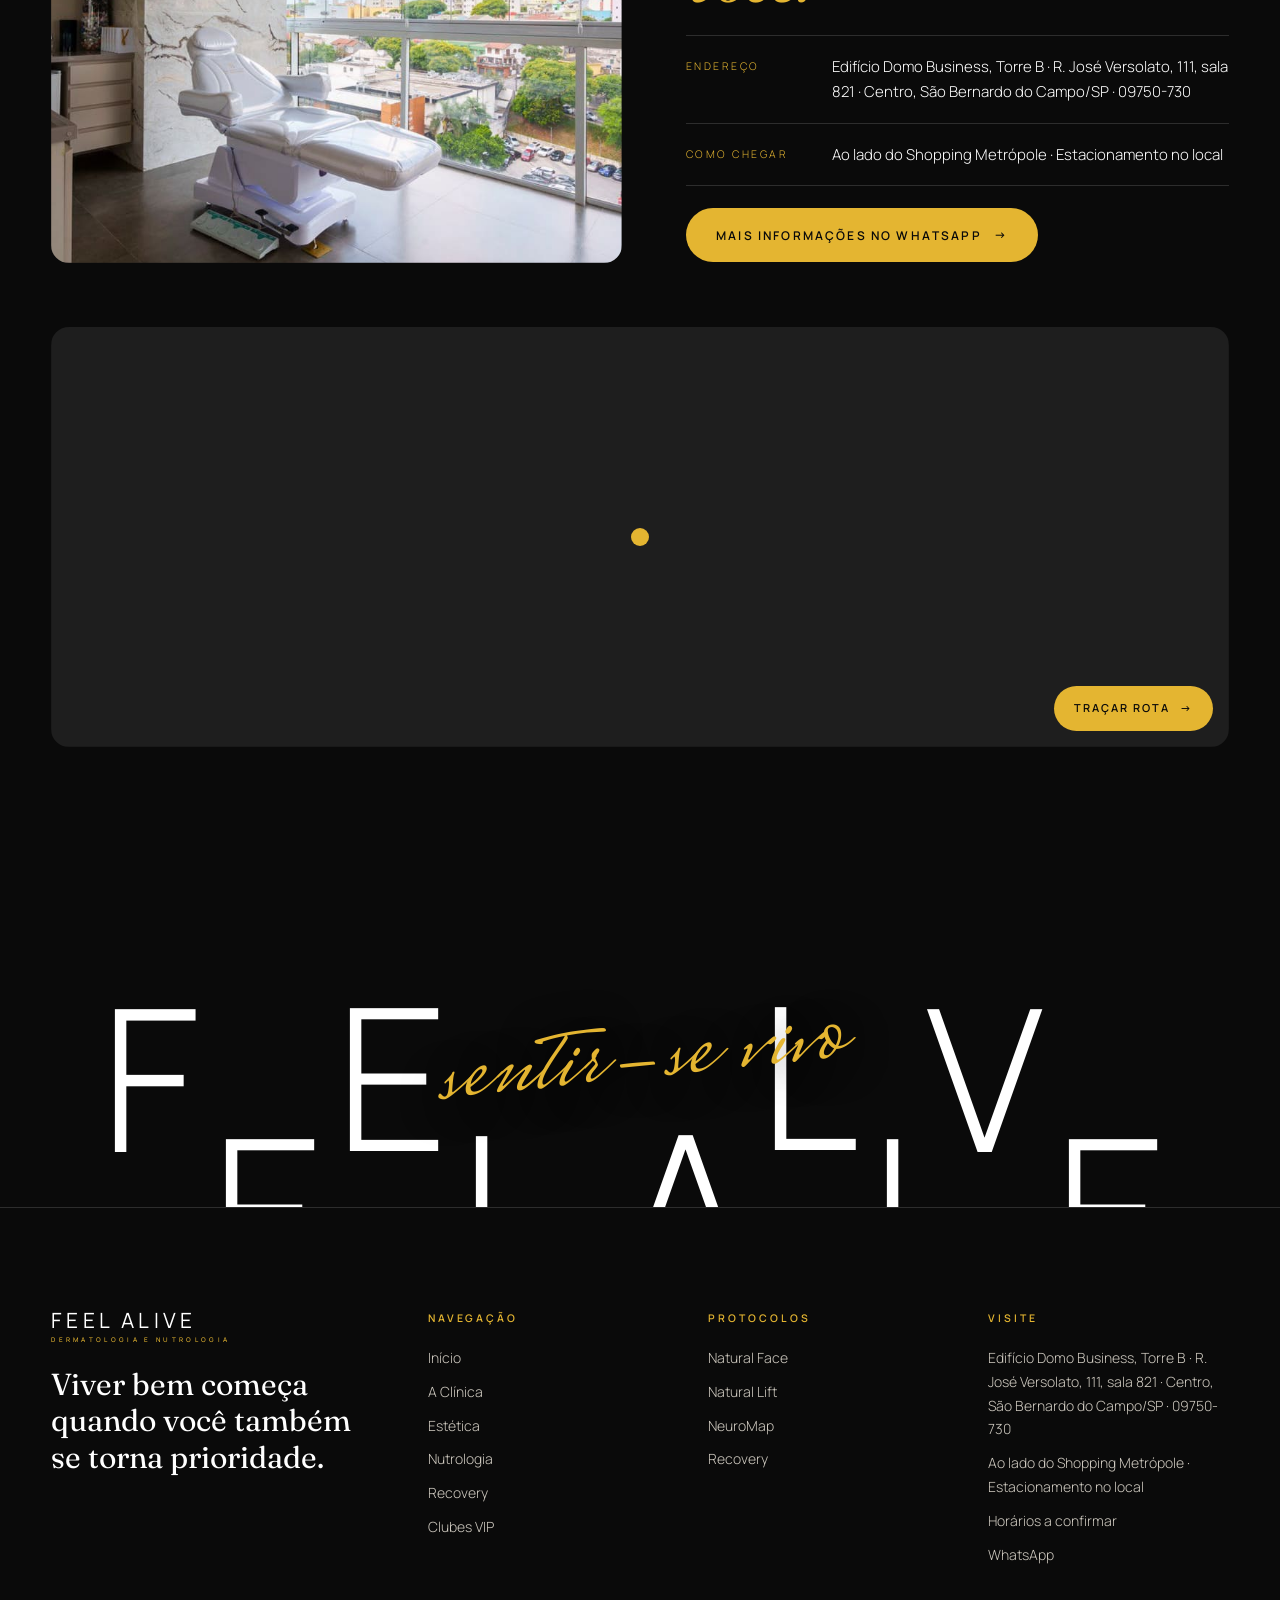
==== commit f9b56aad: "Add files via upload" ====
--- a/index.html
+++ b/index.html
@@ -13,10 +13,10 @@
   <link rel="preconnect" href="https://fonts.googleapis.com">
   <link rel="preconnect" href="https://fonts.gstatic.com" crossorigin>
   <link rel="stylesheet" href="https://fonts.googleapis.com/css2?family=Fraunces:ital,opsz,wght@0,9..144,400;1,9..144,400&family=Manrope:wght@300;400;500;600;700&family=Mrs+Saint+Delafield&display=swap">
-  <link rel="stylesheet" href="assets/css/style.css?v=20261113">
+  <link rel="stylesheet" href="assets/css/style.css?v=20261121">
   <script>try{var d=document.documentElement,s=sessionStorage;if(!matchMedia('(prefers-reduced-motion: reduce)').matches){if(!s.getItem('fa-visited'))d.classList.add('is-first');else if(s.getItem('fa-curtain'))d.classList.add('is-curtain')}}catch(e){}</script>
-  <script src="assets/js/gl.js?v=20261113" defer></script>
-  <script src="assets/js/main.js?v=20261113" defer></script>
+  <script src="assets/js/gl.js?v=20261121" defer></script>
+  <script src="assets/js/main.js?v=20261121" defer></script>
   <!-- Dados estruturados: validar telefone e horários antes de publicar -->
   <script type="application/ld+json">
   {
@@ -89,12 +89,13 @@
         </div>
       </div>
       <div class="film" role="group" aria-label="Temas do filme de abertura" data-reveal style="--d:900ms">
-        <button class="film__ch"><span class="film__bar"><i></i></span><span><span class="film__t">01</span> <span class="film__label">A vida acontecendo</span></span></button>
-        <button class="film__ch"><span class="film__bar"><i></i></span><span><span class="film__t">02</span> <span class="film__label">O cuidado</span></span></button>
-        <button class="film__ch"><span class="film__bar"><i></i></span><span><span class="film__t">03</span> <span class="film__label">A saúde</span></span></button>
-        <button class="film__ch"><span class="film__bar"><i></i></span><span><span class="film__t">04</span> <span class="film__label">A recuperação</span></span></button>
-        <button class="film__ch"><span class="film__bar"><i></i></span><span><span class="film__t">05</span> <span class="film__label">A essência</span></span></button>
-      </div>
+        <button class="film__ch" data-caption="Um gesto simples diante do espelho."><span class="film__bar"><i></i></span><span><span class="film__t">01</span> <span class="film__label">A vida acontecendo</span></span></button>
+        <button class="film__ch" data-caption="Uma conversa que começa pela escuta."><span class="film__bar"><i></i></span><span><span class="film__t">02</span> <span class="film__label">O cuidado</span></span></button>
+        <button class="film__ch" data-caption="Energia e disposição acompanhadas de perto."><span class="film__bar"><i></i></span><span><span class="film__t">03</span> <span class="film__label">A saúde</span></span></button>
+        <button class="film__ch" data-caption="Água, vapor e luz: o corpo também desacelera."><span class="film__bar"><i></i></span><span><span class="film__t">04</span> <span class="film__label">A recuperação</span></span></button>
+        <button class="film__ch" data-caption="Feel Alive. Sentir-se vivo."><span class="film__bar"><i></i></span><span><span class="film__t">05</span> <span class="film__label">A essência</span></span></button>
+      </div>
+      <p class="film__caption" aria-live="polite"></p>
     </div>
     <span class="scroll-hint">Role</span>
   </section>
@@ -222,8 +223,8 @@
         <span class="carousel__progress" aria-hidden="true" data-reveal><i></i></span>
       </div>
       <div class="carousel__stage">
-        <button class="carousel__btn carousel__btn--prev" data-prev aria-label="Protocolo anterior">←</button>
-        <button class="carousel__btn carousel__btn--next" data-next aria-label="Ver mais protocolos">→</button>
+        <button class="carousel__btn carousel__btn--prev" data-prev aria-label="Protocolo anterior"><svg viewBox="0 0 24 24" aria-hidden="true"><path d="M19 12H5M11 6l-6 6 6 6"/></svg></button>
+        <button class="carousel__btn carousel__btn--next" data-next aria-label="Ver mais protocolos"><svg viewBox="0 0 24 24" aria-hidden="true"><path d="M5 12h14M13 6l6 6-6 6"/></svg></button>
       <div class="carousel__track">
         <a class="proto" href="estetica.html#natural-face" data-cursor="Ver">
           <div class="proto__bg"><img src="assets/img/protocolo-natural-face.jpg" alt="" loading="lazy"></div>
@@ -285,10 +286,10 @@
       <div class="depth__stage">
         <figure class="depth__item" style="--x:-28vw;--y:-12vh;--z:-500"><img src="assets/img/clinica-espaco.jpg" alt="" loading="lazy"></figure>
         <figure class="depth__item" style="--x:26vw;--y:10vh;--z:-1250"><img src="assets/img/recovery-sauna.jpg" alt="" loading="lazy"></figure>
-        <figure class="depth__item" style="--x:-22vw;--y:16vh;--z:-2000"><img src="assets/img/clubes-vip.jpg" alt="" loading="lazy"></figure>
-        <figure class="depth__item" style="--x:30vw;--y:-14vh;--z:-2750"><img src="assets/img/recovery-imersao.jpg" alt="" loading="lazy"></figure>
-        <figure class="depth__item" style="--x:-30vw;--y:-4vh;--z:-3500"><img src="assets/img/fundadores.jpg" alt="" loading="lazy"></figure>
-        <figure class="depth__item" style="--x:20vw;--y:18vh;--z:-4250"><img src="assets/img/recovery-led.jpg" alt="" loading="lazy"></figure>
+        <figure class="depth__item" style="--x:-22vw;--y:16vh;--z:-2000"><video src="assets/video/recovery-pressoterapia.mp4" poster="assets/img/recovery-pressoterapia.jpg" autoplay muted loop playsinline preload="metadata" aria-hidden="true"></video></figure>
+        <figure class="depth__item" style="--x:30vw;--y:-14vh;--z:-2750"><video src="assets/video/recovery-imersao.mp4" poster="assets/img/recovery-imersao.jpg" autoplay muted loop playsinline preload="metadata" aria-hidden="true"></video></figure>
+        <figure class="depth__item" style="--x:-30vw;--y:-4vh;--z:-3500"><video src="assets/video/dra-bony.mp4" poster="assets/img/dra-bony-video.jpg" autoplay muted loop playsinline preload="metadata" aria-hidden="true"></video></figure>
+        <figure class="depth__item" style="--x:20vw;--y:18vh;--z:-4250"><video src="assets/video/recovery-led.mp4" poster="assets/img/recovery-led.jpg" autoplay muted loop playsinline preload="metadata" aria-hidden="true"></video></figure>
       </div>
       <div class="depth__caption">
         <span class="eyebrow" style="color:var(--gold)">Por dentro da Feel Alive</span>
@@ -364,6 +365,13 @@
         </div>
       </div>
     </div>
+    <div class="container">
+      <div class="visit__route img-reveal">
+        <iframe data-map title="Mapa: localização da Feel Alive no Edifício Domo Business" loading="lazy" referrerpolicy="no-referrer-when-downgrade"></iframe>
+        <span class="visit__pin"></span>
+        <a class="visit__directions" data-directions target="_blank" rel="noopener">Traçar rota <span class="btn__arrow">→</span></a>
+      </div>
+    </div>
   </section>
 
   <!-- ASSINATURA -->
--- a/assets/css/style.css
+++ b/assets/css/style.css
@@ -421,6 +421,8 @@
 .carousel__intro { display: grid; gap: 22px; }
 .carousel__stage { position: relative; min-width: 0; }
 .carousel__btn { position: absolute; top: 50%; z-index: 3; width: 56px; height: 56px; border-radius: 50%; display: grid; place-items: center; color: var(--white); background: rgba(10, 10, 10, .6); backdrop-filter: blur(10px); -webkit-backdrop-filter: blur(10px); box-shadow: inset 0 0 0 1px rgba(228, 181, 49, .7); font-size: 18px; transform: translateY(-50%); transition: background .4s, color .4s, opacity .4s, transform .5s var(--ease); }
+.carousel__btn { width: 64px; height: 64px; padding: 0; line-height: 0; }
+.carousel__btn svg { width: 24px; height: 24px; fill: none; stroke: currentColor; stroke-width: 1.6; stroke-linecap: round; stroke-linejoin: round; }
 .carousel__btn--prev { left: 14px; }
 .carousel__btn--next { right: 14px; }
 .carousel__btn:hover:not(:disabled) { background: var(--gold); color: var(--black); transform: translateY(-50%) scale(1.08); }
@@ -516,6 +518,9 @@
    ========================================================================== */
 .visit { display: grid; grid-template-columns: 1.05fr 1fr; gap: clamp(28px, 5vw, 80px); align-items: stretch; }
 .visit__map { position: relative; min-height: 460px; border-radius: var(--radius); overflow: hidden; background: var(--ink-2); }
+.visit__route { position: relative; height: clamp(260px, 36vw, 420px); margin-top: clamp(32px, 5vw, 64px); border-radius: var(--radius); overflow: hidden; background: var(--ink-2); }
+.visit__route iframe { position: absolute; inset: 0; width: 100%; height: 100%; border: 0; filter: grayscale(1) invert(.92) contrast(.9); }
+.visit__directions { position: absolute; right: 16px; bottom: 16px; z-index: 2; display: inline-flex; gap: 10px; padding: 13px 20px; border-radius: 99px; background: var(--gold); color: var(--black); font-size: 11px; font-weight: 600; letter-spacing: .18em; text-transform: uppercase; }
 .visit__map iframe { position: absolute; inset: 0; width: 100%; height: 100%; border: 0; filter: grayscale(1) invert(.92) contrast(.9); }
 .visit__pin { position: absolute; left: 50%; top: 50%; width: 18px; height: 18px; margin: -9px; border-radius: 50%; background: var(--gold); pointer-events: none; box-shadow: 0 0 0 0 rgba(228, 181, 49, .6); animation: pin 2s infinite; }
 @keyframes pin { to { box-shadow: 0 0 0 36px rgba(228, 181, 49, 0); } }
@@ -818,7 +823,8 @@
 .depth__sticky { position: sticky; top: 0; height: 100vh; overflow: hidden; }
 .depth__stage { position: absolute; inset: 0; z-index: 1; perspective: 900px; perspective-origin: 50% 50%; }
 .depth__item { z-index: 1; --zpos: calc(var(--z) + var(--sp, 0) * 4800); position: absolute; left: 50%; top: 50%; width: clamp(150px, 19vw, 300px); aspect-ratio: 3 / 4; margin: 0; border-radius: 16px; overflow: hidden; background: var(--ink); box-shadow: 0 40px 80px -30px rgba(0, 0, 0, .8); transform: translate(-50%, -50%) translate3d(var(--x), var(--y), calc(var(--zpos) * 1px)); opacity: min(clamp(0, calc((var(--zpos) + 3600) / 1300), 1), clamp(0, calc((780 - var(--zpos)) / 380), 1)); will-change: transform; }
-.depth__item img { width: 100%; height: 100%; object-fit: cover; object-position: 50% 25%; }
+.depth__item img, .depth__item video { width: 100%; height: 100%; object-fit: cover; object-position: 50% 25%; border-radius: 16px; }
+.depth__item { clip-path: inset(0 round 16px); }
 .depth__caption { position: absolute; inset: 0; z-index: 3; display: grid; place-content: center; justify-items: center; gap: 22px; text-align: center; padding: var(--gutter); pointer-events: none; opacity: clamp(0, calc((var(--sp, 0) - .08) * 5), 1); transform: scale(calc(.88 + var(--sp, 0) * .2)); }
 .depth__caption .h2 { max-width: 14ch; text-shadow: 0 8px 40px rgba(0, 0, 0, .7); }
 @media (max-width: 900px) { .depth__item { width: 38vw; } }
@@ -831,6 +837,19 @@
 .mask-scene__ink span { font-family: var(--f-display); font-weight: 400; font-size: calc(88vw / var(--len, 5)); line-height: .8; letter-spacing: -.02em; white-space: nowrap; transform: scale(var(--ms, 1)); }
 .mask-scene__caption { position: absolute; inset: 0; z-index: 2; display: grid; align-content: end; gap: 20px; padding: 0 var(--gutter) 10vh; background: linear-gradient(0deg, rgba(10, 10, 10, .85), rgba(10, 10, 10, 0) 55%); opacity: clamp(0, calc((var(--sp, 0) - .72) * 5), 1); }
 .mask-scene__caption .h2 { max-width: 16ch; translate: 0 calc((1 - var(--sp, 0)) * 80px); }
+
+/* Continue explorando (fim das páginas internas) */
+.explore__grid { display: grid; grid-template-columns: repeat(4, 1fr); gap: 16px; }
+.explore__card { position: relative; aspect-ratio: 3 / 4; border-radius: var(--radius); overflow: hidden; display: flex; flex-direction: column; justify-content: flex-end; gap: 6px; padding: 22px; color: var(--white); isolation: isolate; }
+.explore__card img { position: absolute; inset: 0; z-index: -2; width: 100%; height: 100%; object-fit: cover; object-position: 50% 20%; transition: transform 1.2s var(--ease); }
+.explore__card::before { content: ""; position: absolute; inset: 0; z-index: -1; background: linear-gradient(0deg, rgba(10, 10, 10, .92), rgba(10, 10, 10, .1) 60%); }
+.explore__card:hover img { transform: scale(1.06); }
+.explore__label { font-family: var(--f-display); font-size: clamp(1.4rem, 2vw, 1.9rem); line-height: 1.05; }
+.explore__sub { font-size: 12px; font-weight: 300; color: #cfcac0; }
+.facts--compact { margin-top: 12px; }
+.facts--compact > div { padding: 22px 18px; }
+.facts--compact b { font-size: 2.4rem; }
+@media (max-width: 900px) { .explore__grid { grid-template-columns: repeat(2, 1fr); } }
 
 /* Marquee guiado pela velocidade da rolagem */
 .marquee.is-js .marquee__track { animation: none; }
@@ -896,7 +915,7 @@
 .ba__label--a { left: 14px; }
 .ba__label--b { right: 14px; }
 .ba__handle { position: absolute; top: 0; bottom: 0; left: var(--pos); z-index: 2; width: 2px; margin-left: -1px; background: var(--gold); pointer-events: none; }
-.ba__handle::after { content: "‹ ›"; position: absolute; left: 50%; top: 50%; width: 46px; height: 46px; transform: translate(-50%, -50%); border-radius: 50%; background: var(--gold); color: var(--black); display: grid; place-items: center; font-size: 16px; font-weight: 600; letter-spacing: .1em; }
+.ba__handle::after { content: ""; position: absolute; left: 50%; top: 50%; width: 52px; height: 52px; transform: translate(-50%, -50%); border-radius: 50%; background: var(--gold) center / 26px 26px no-repeat url("data:image/svg+xml,%3Csvg xmlns='http://www.w3.org/2000/svg' viewBox='0 0 24 24' fill='none' stroke='%230a0a0a' stroke-width='1.8' stroke-linecap='round' stroke-linejoin='round'%3E%3Cpath d='M9 6l-6 6 6 6M15 6l6 6-6 6'/%3E%3C/svg%3E"); }
 .ba input { position: absolute; inset: 0; z-index: 3; width: 100%; height: 100%; margin: 0; opacity: 0; cursor: ew-resize; -webkit-appearance: none; appearance: none; background: transparent; }
 .ba input::-webkit-slider-thumb { -webkit-appearance: none; width: 60px; height: 2000px; }
 .ba input::-moz-range-thumb { width: 60px; height: 2000px; border: 0; }
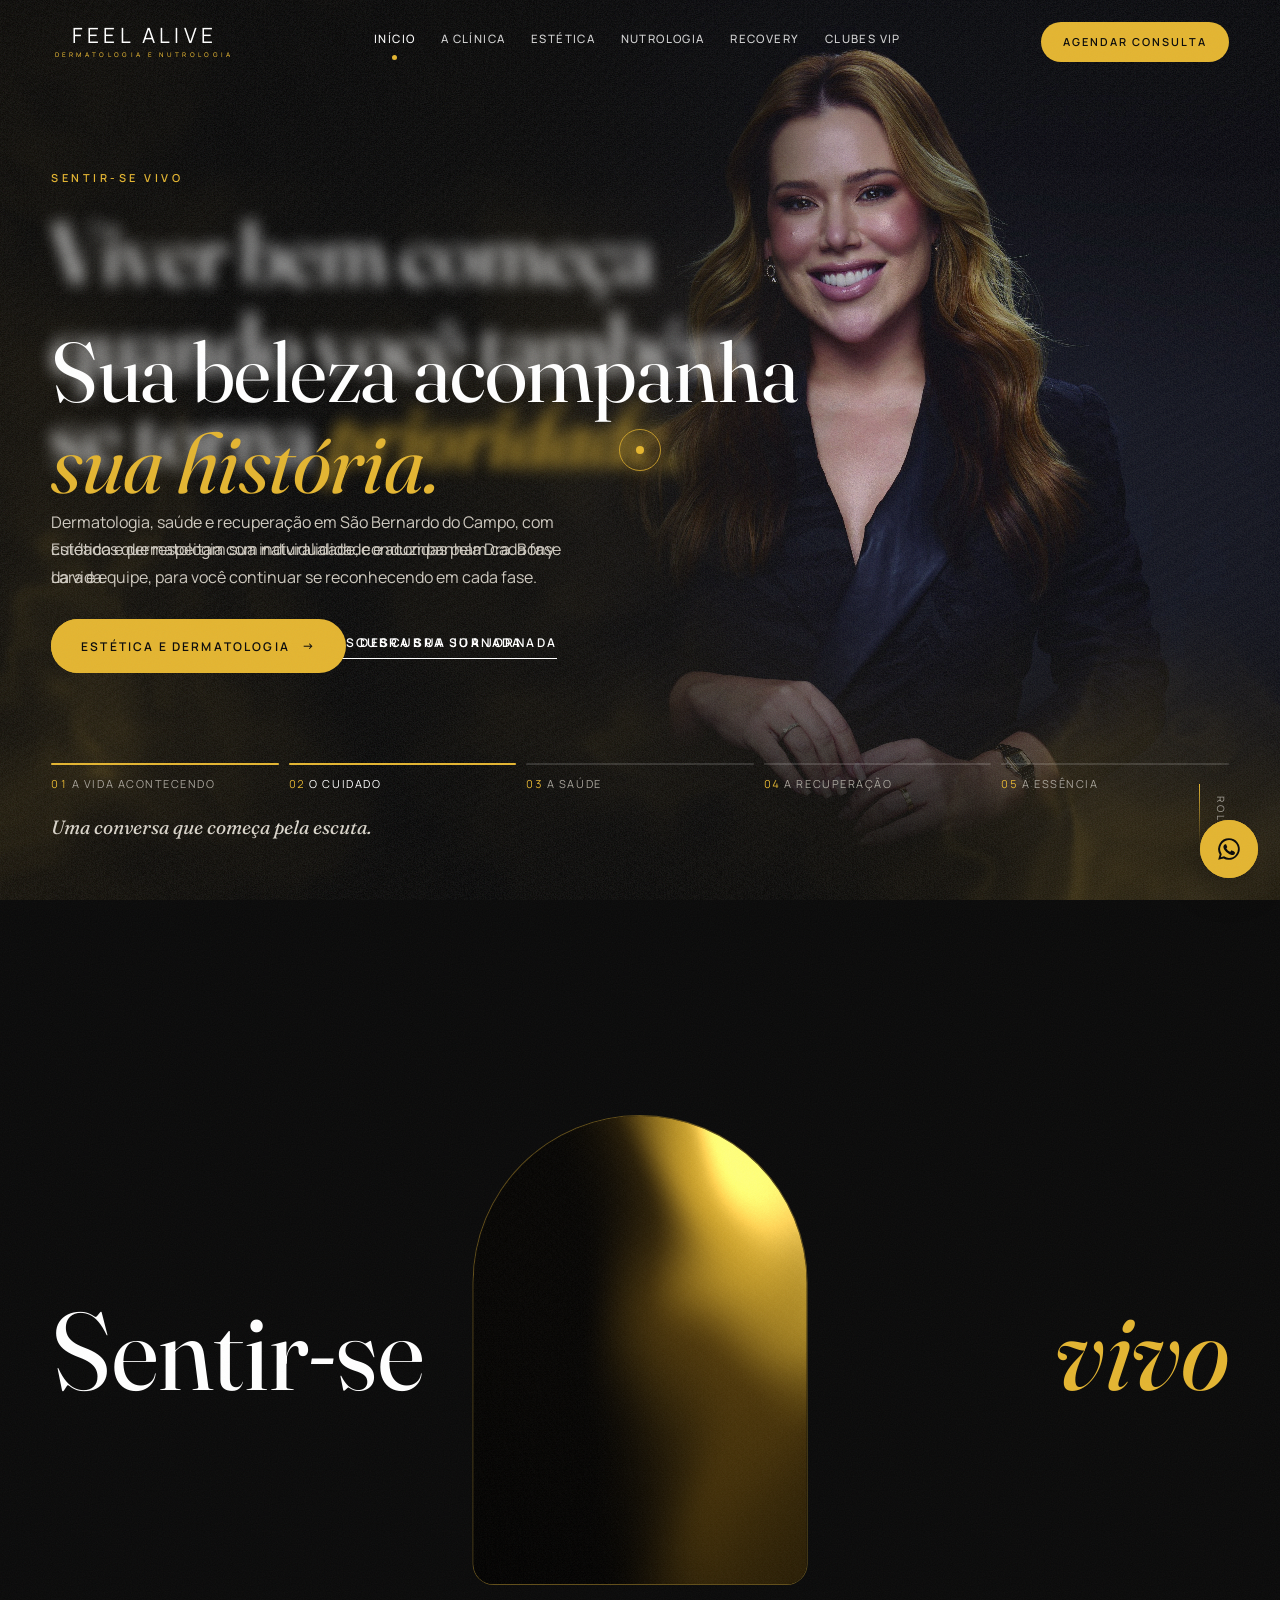
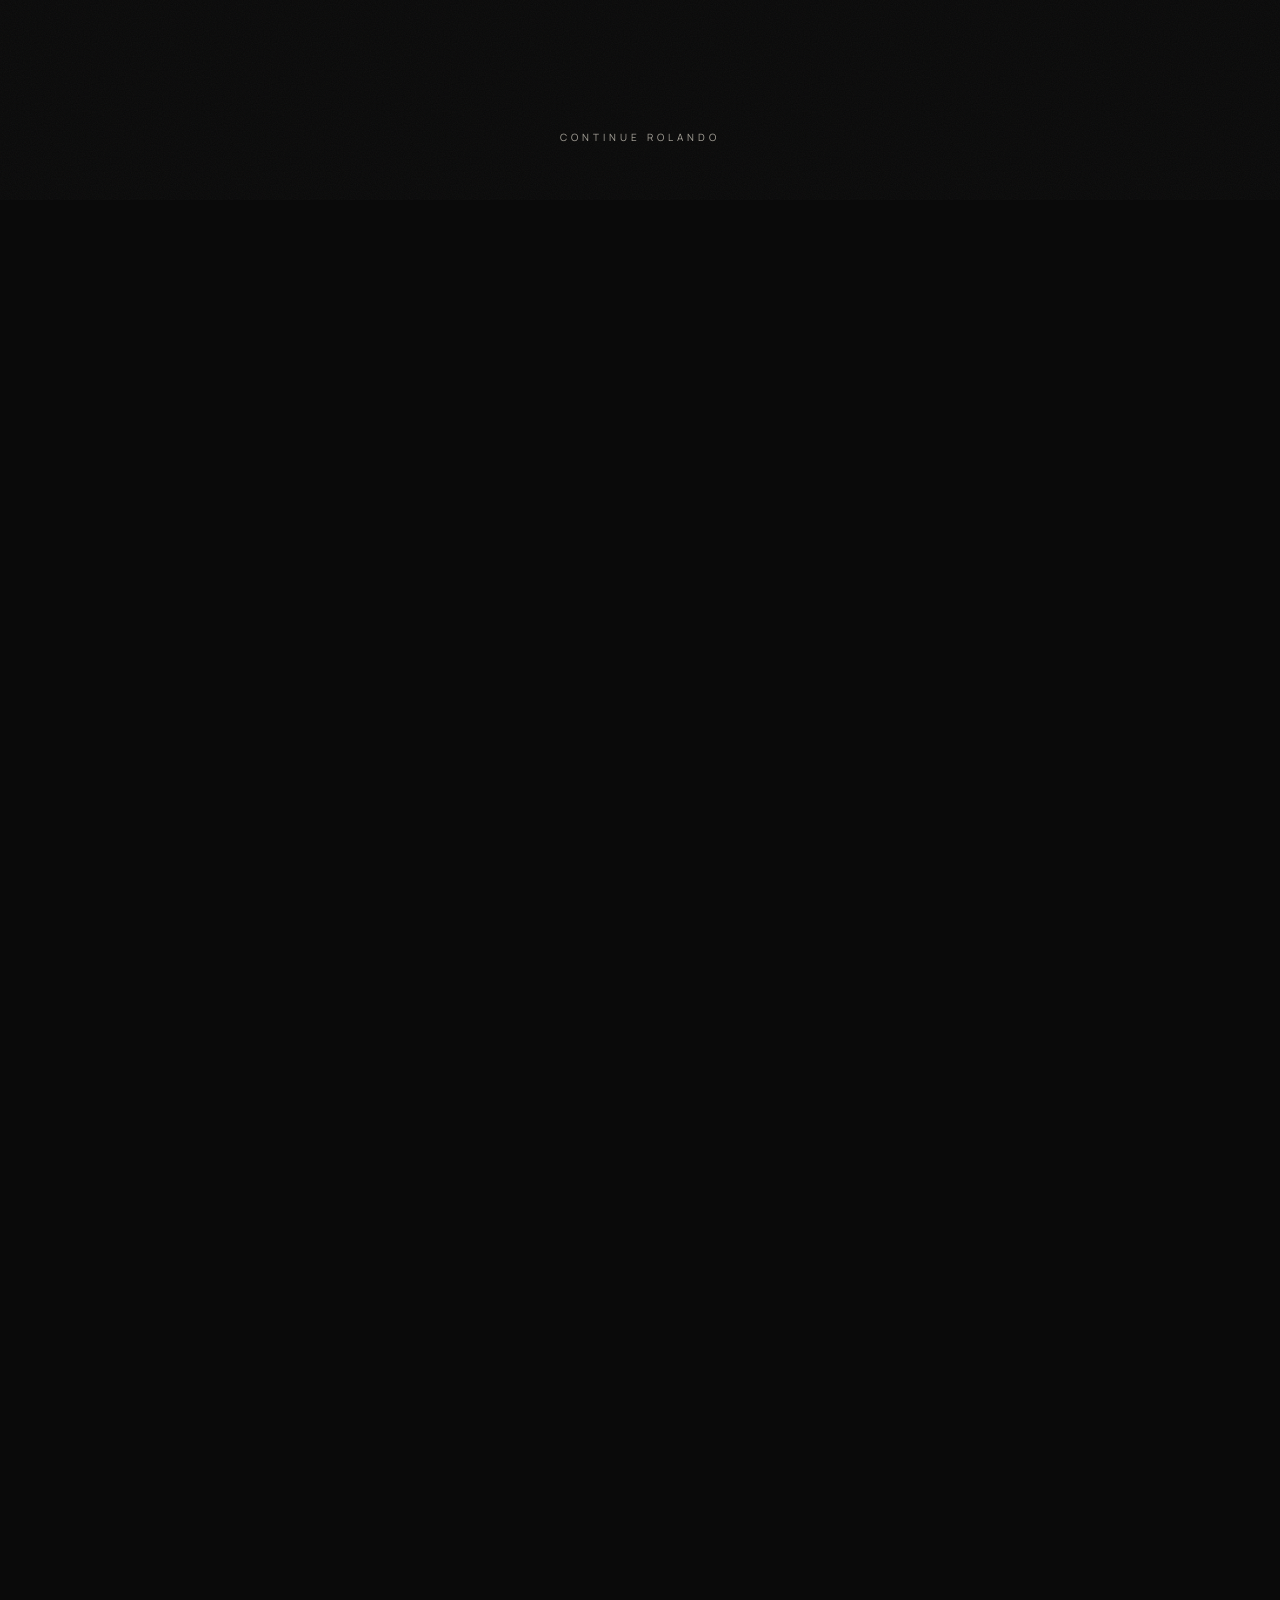
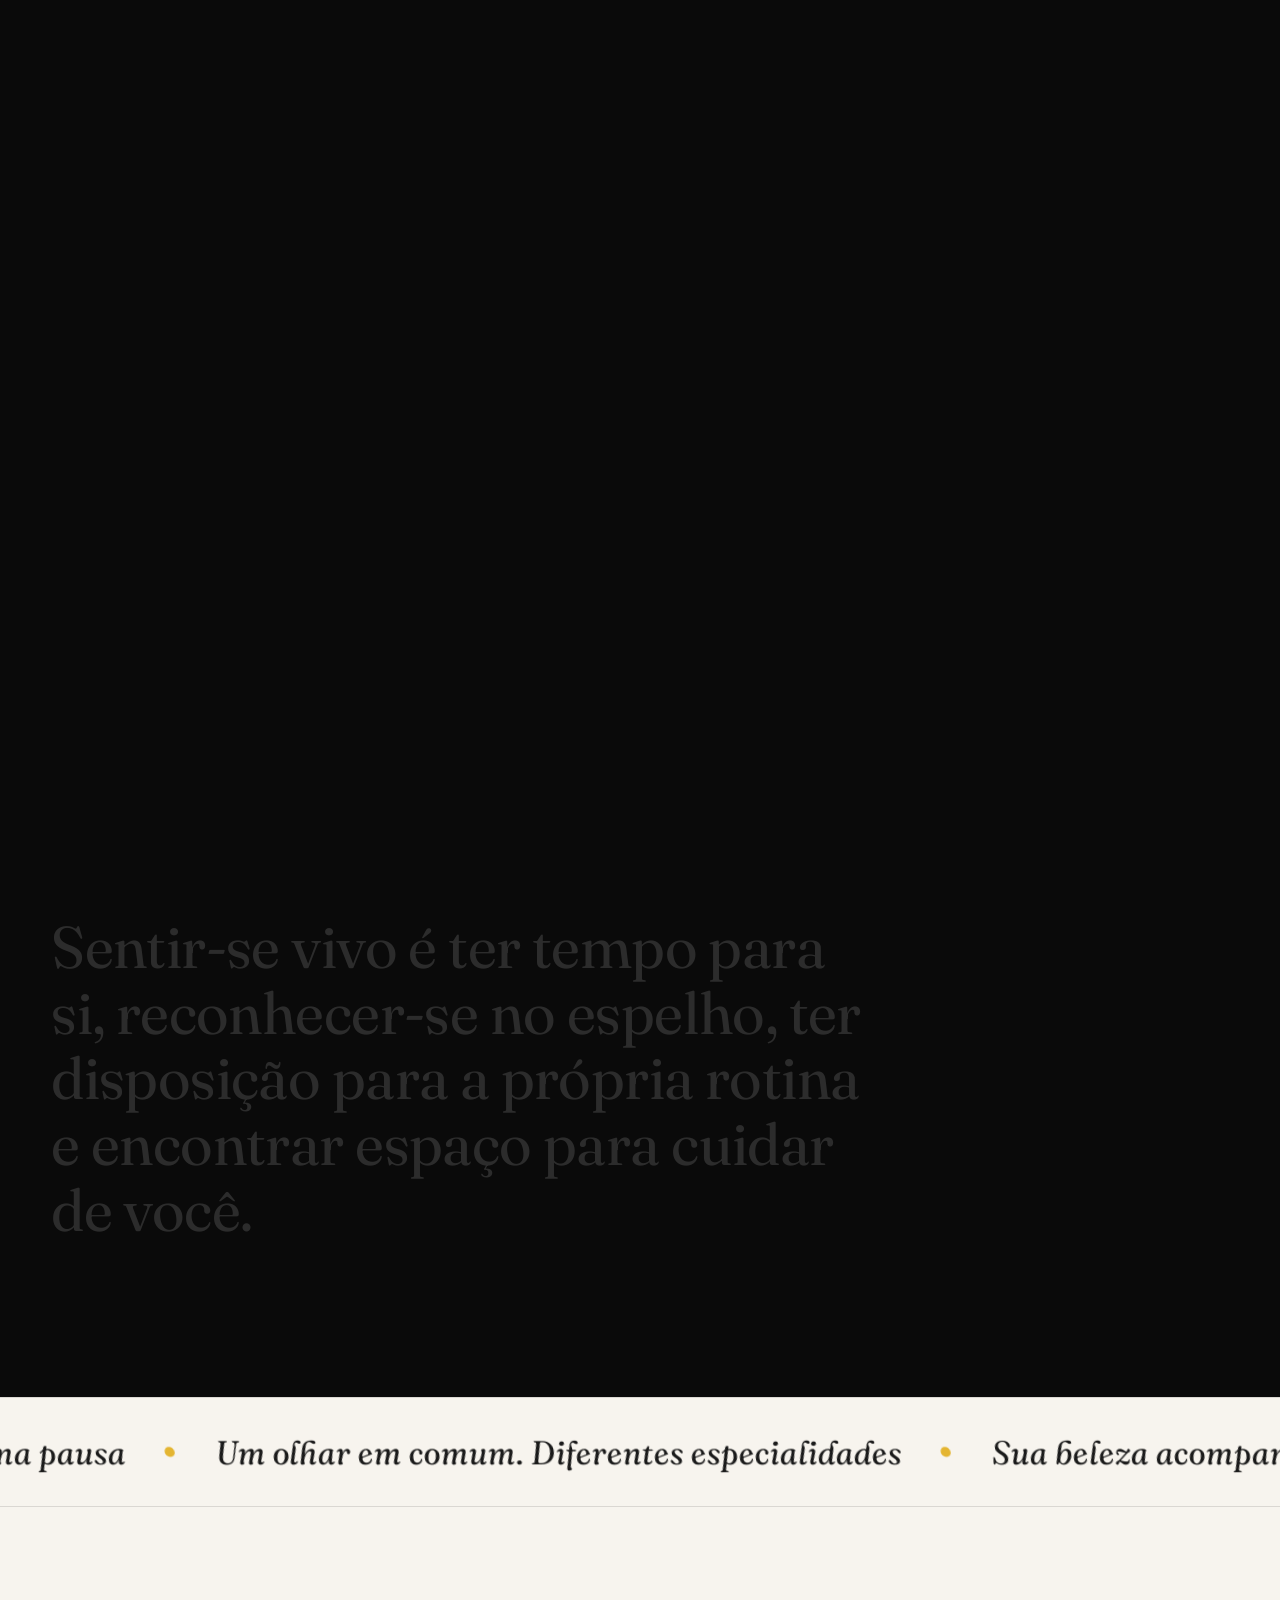
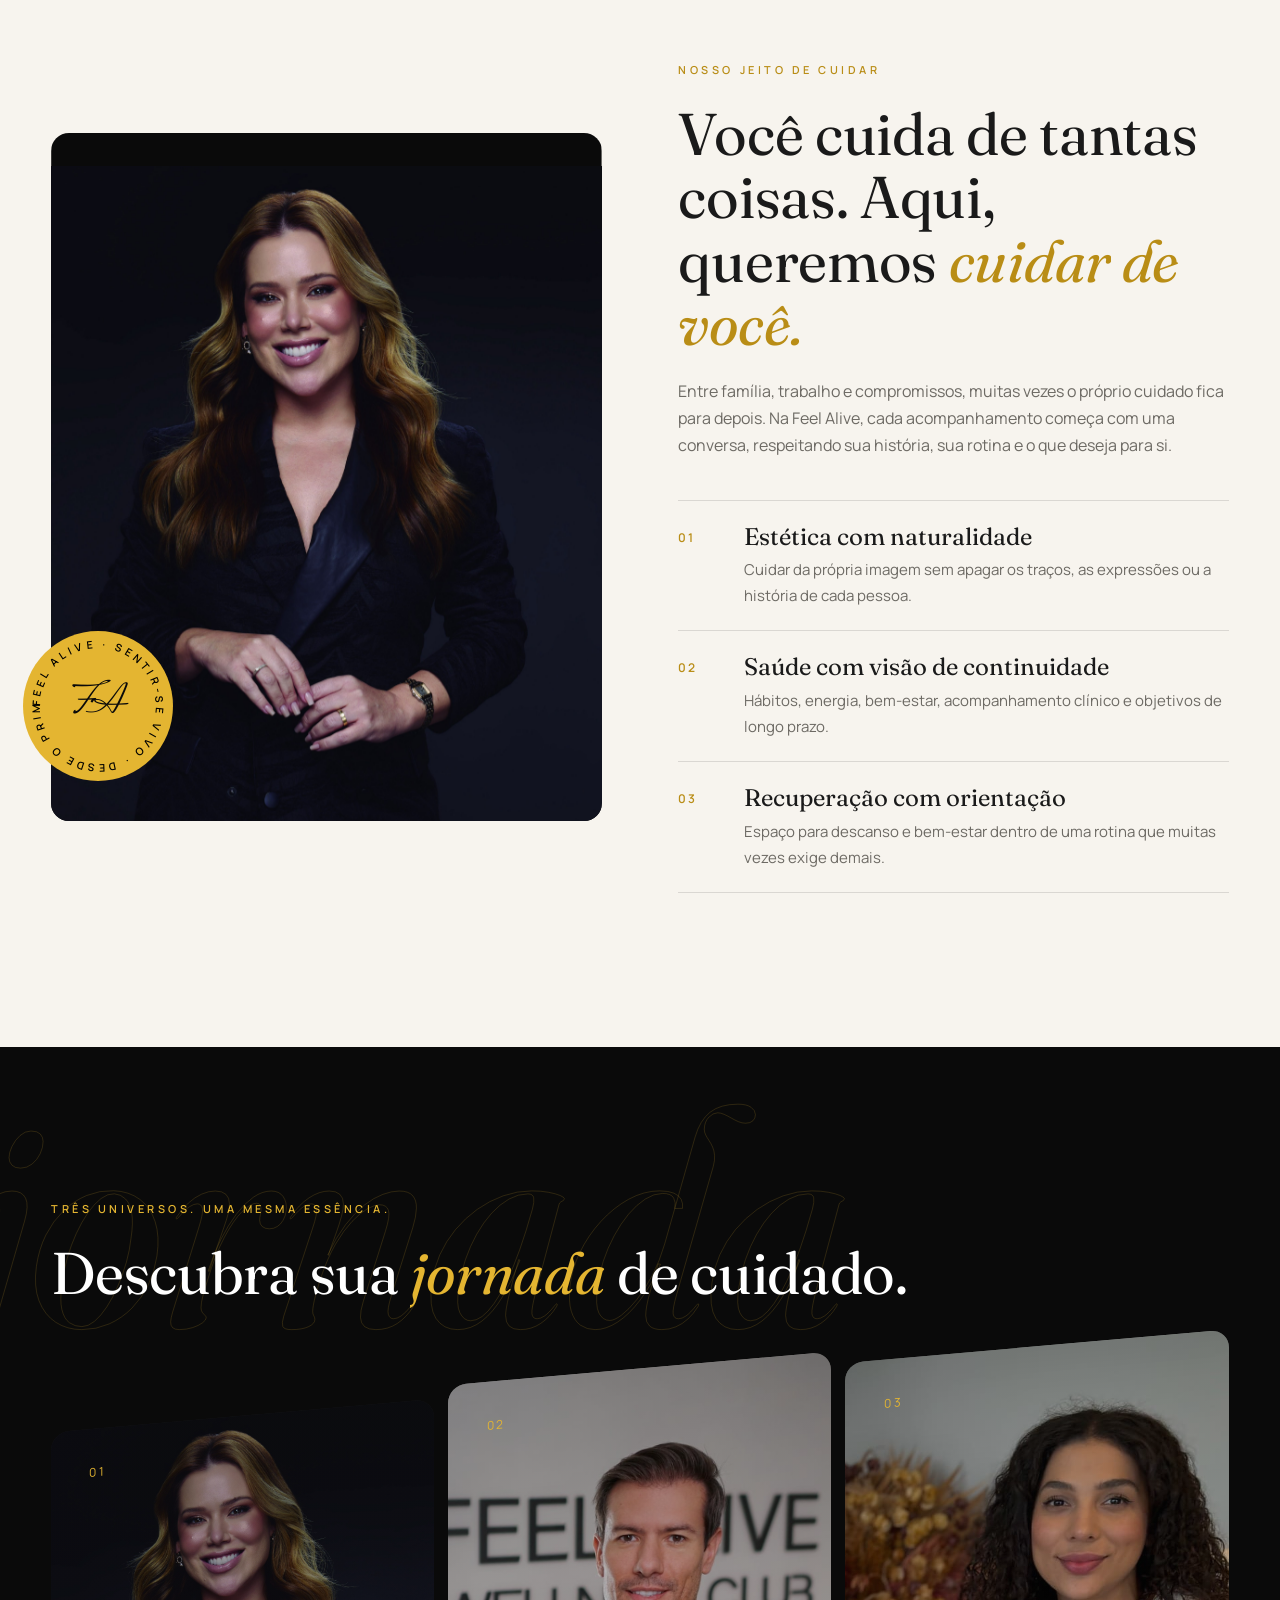
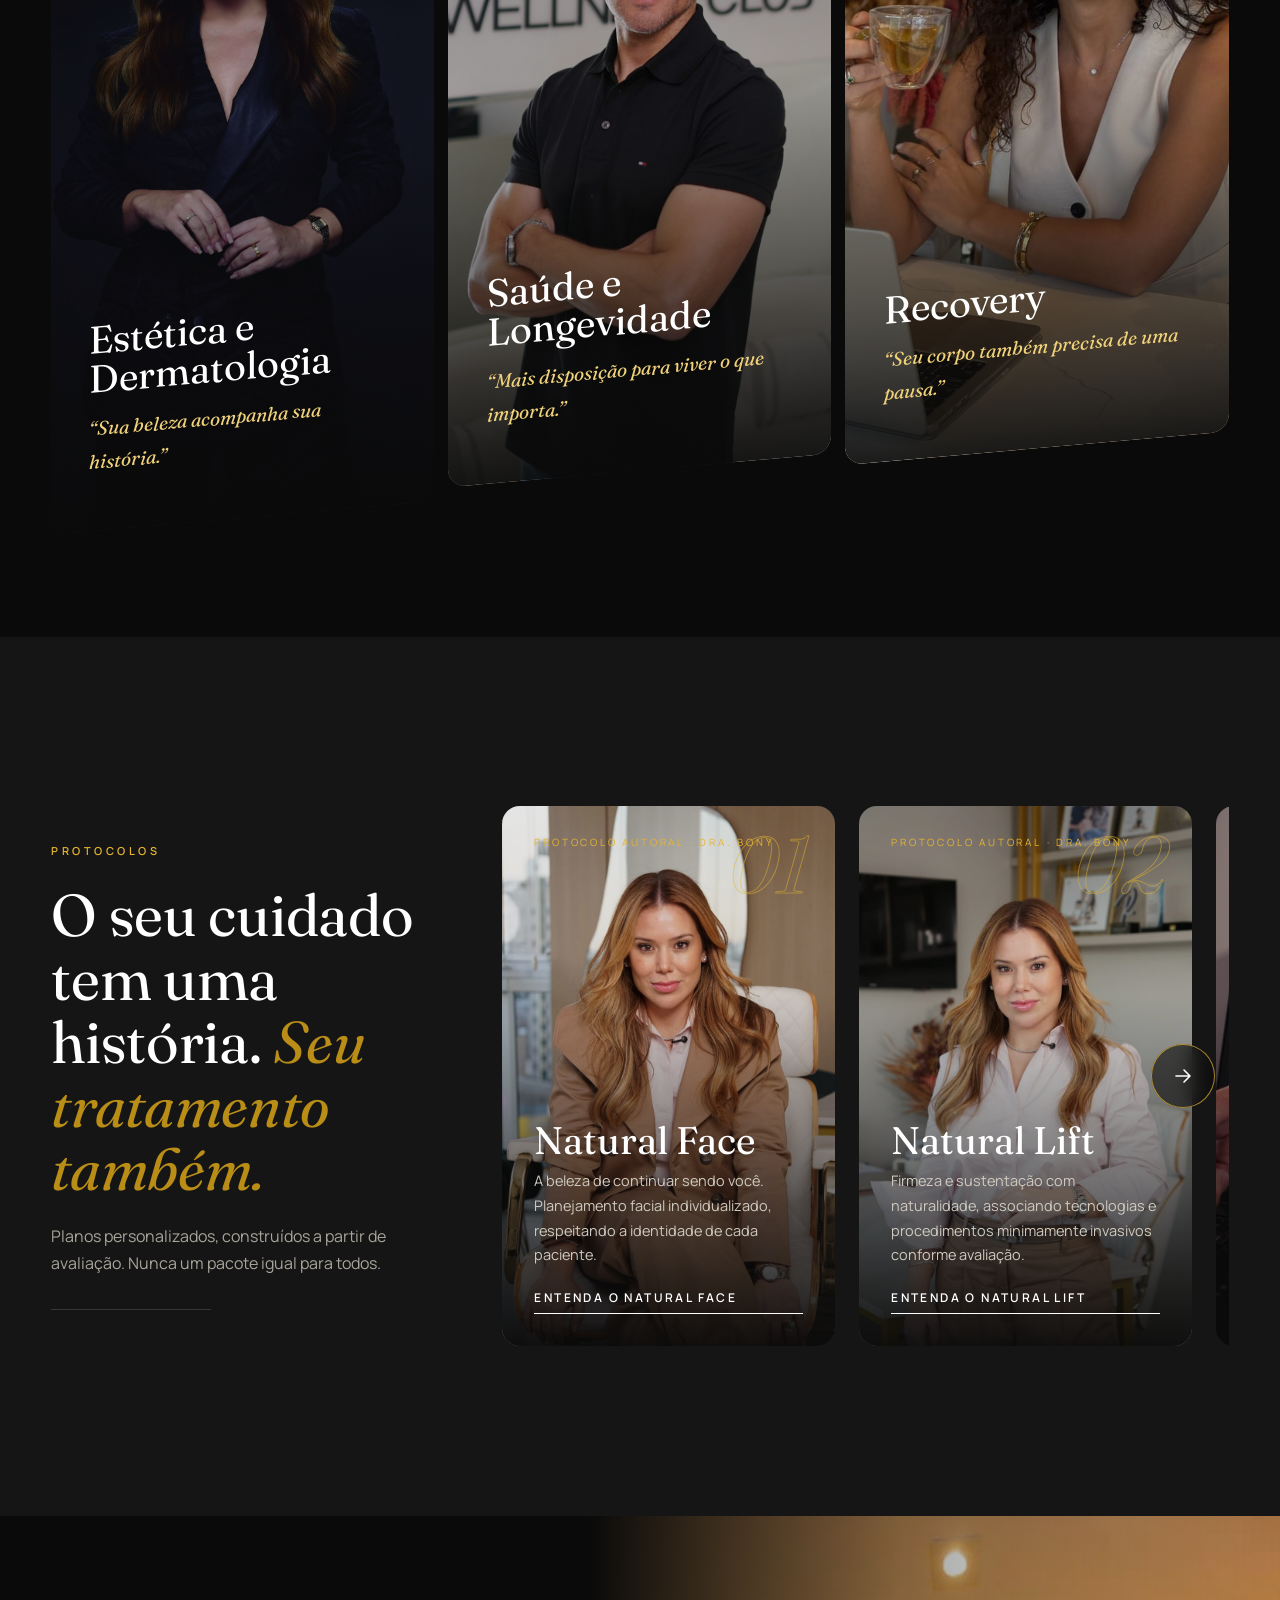
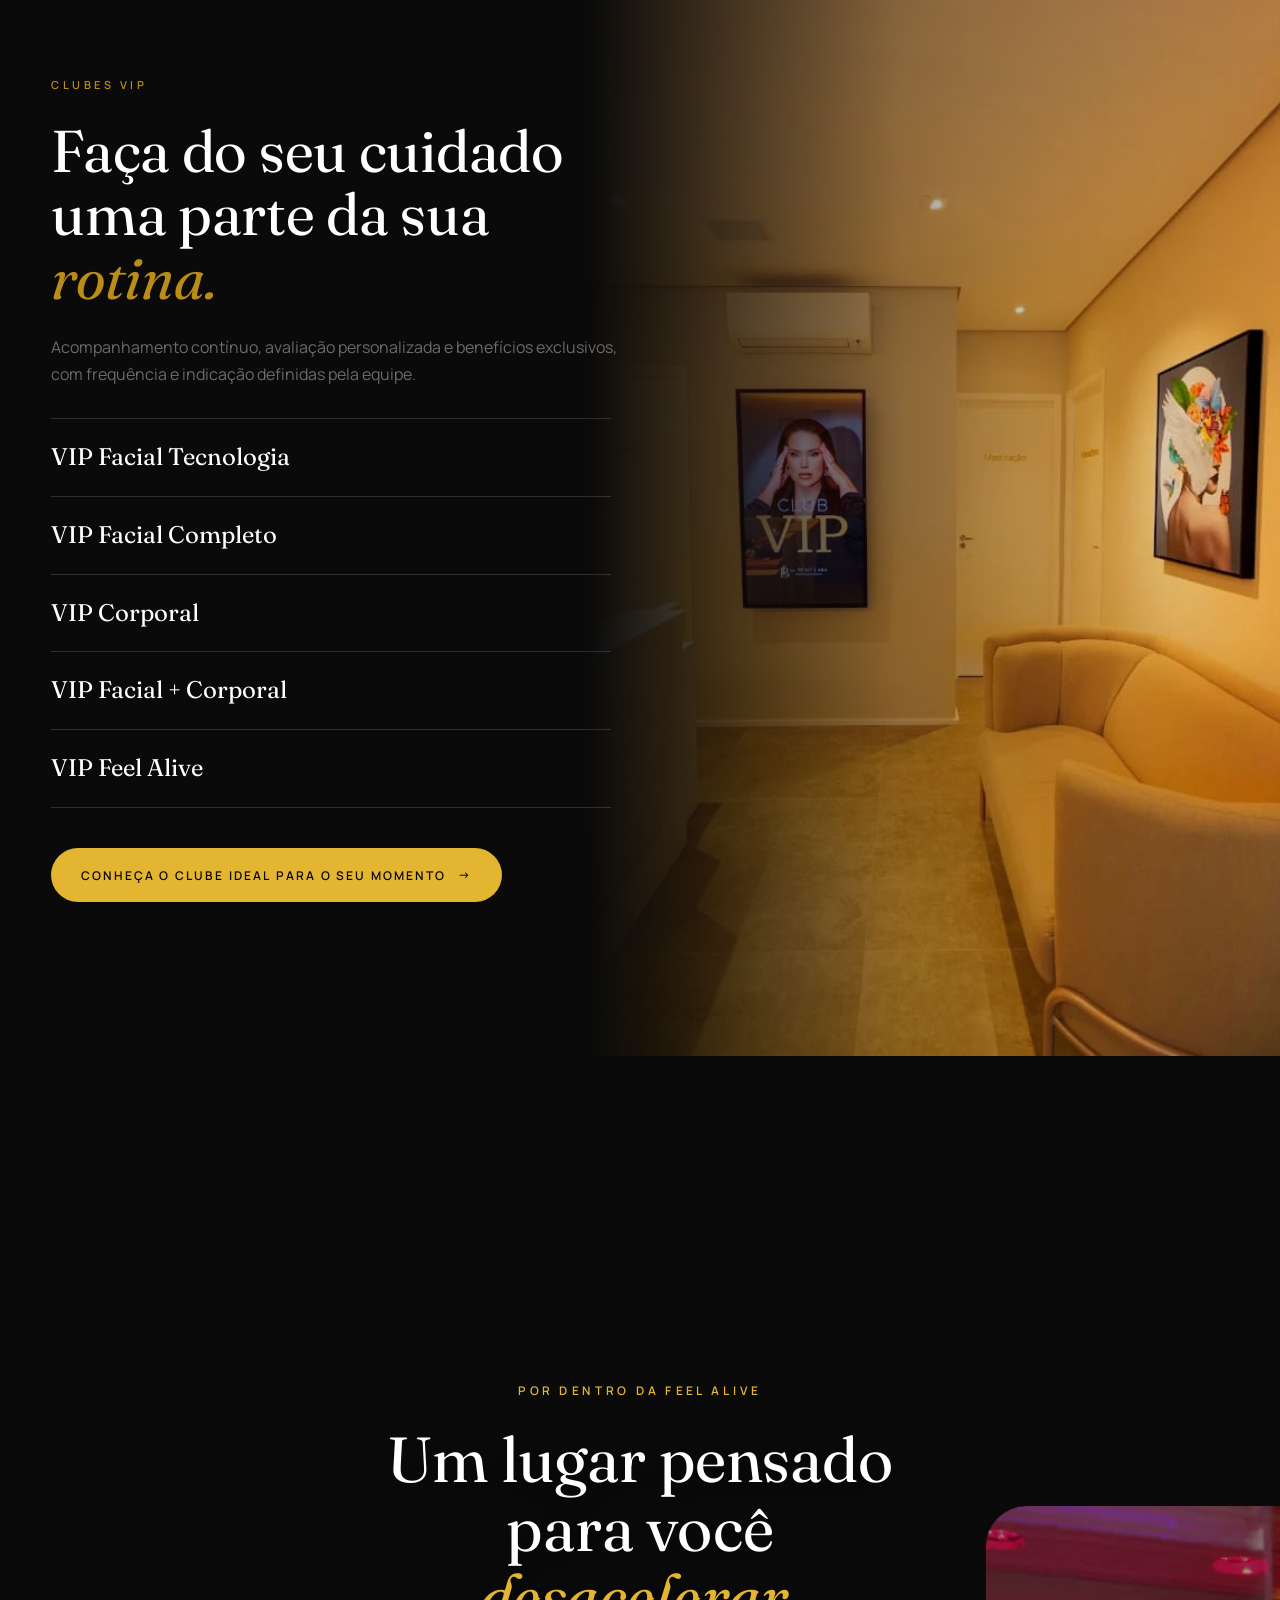
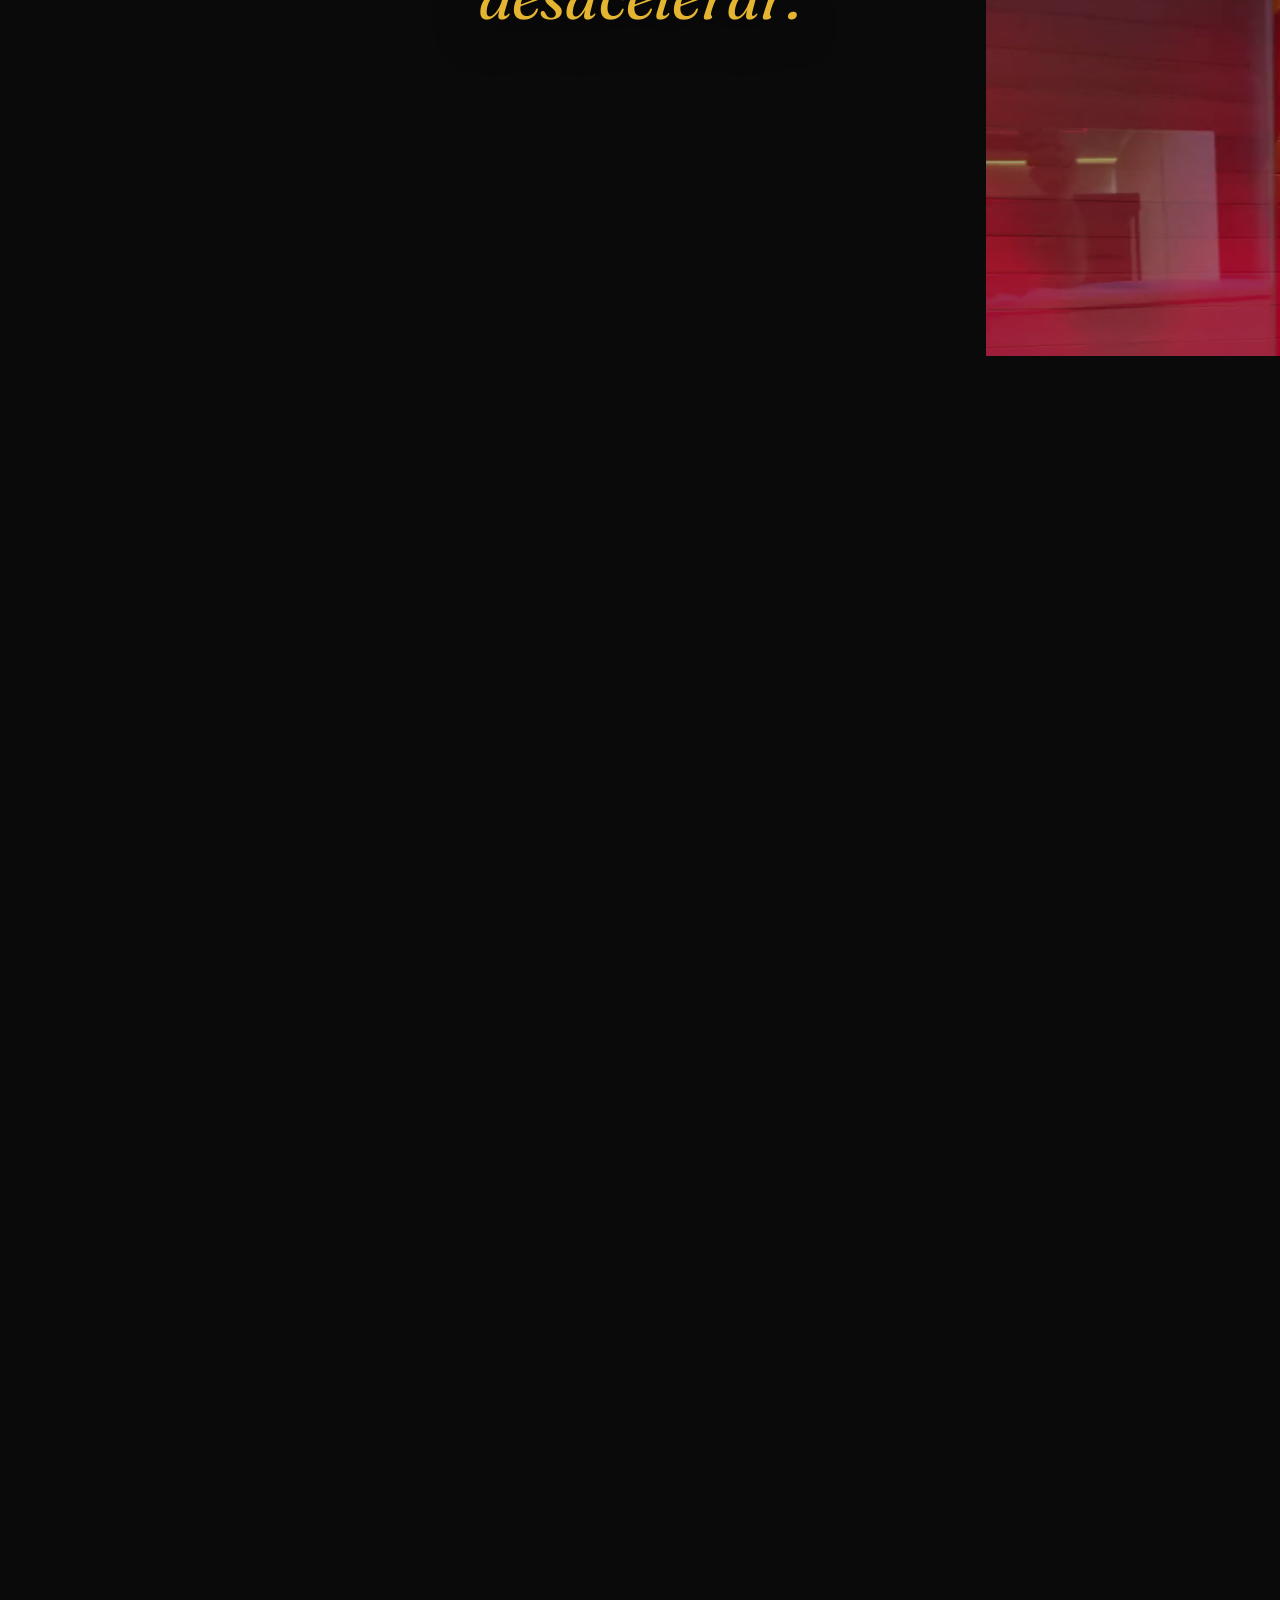
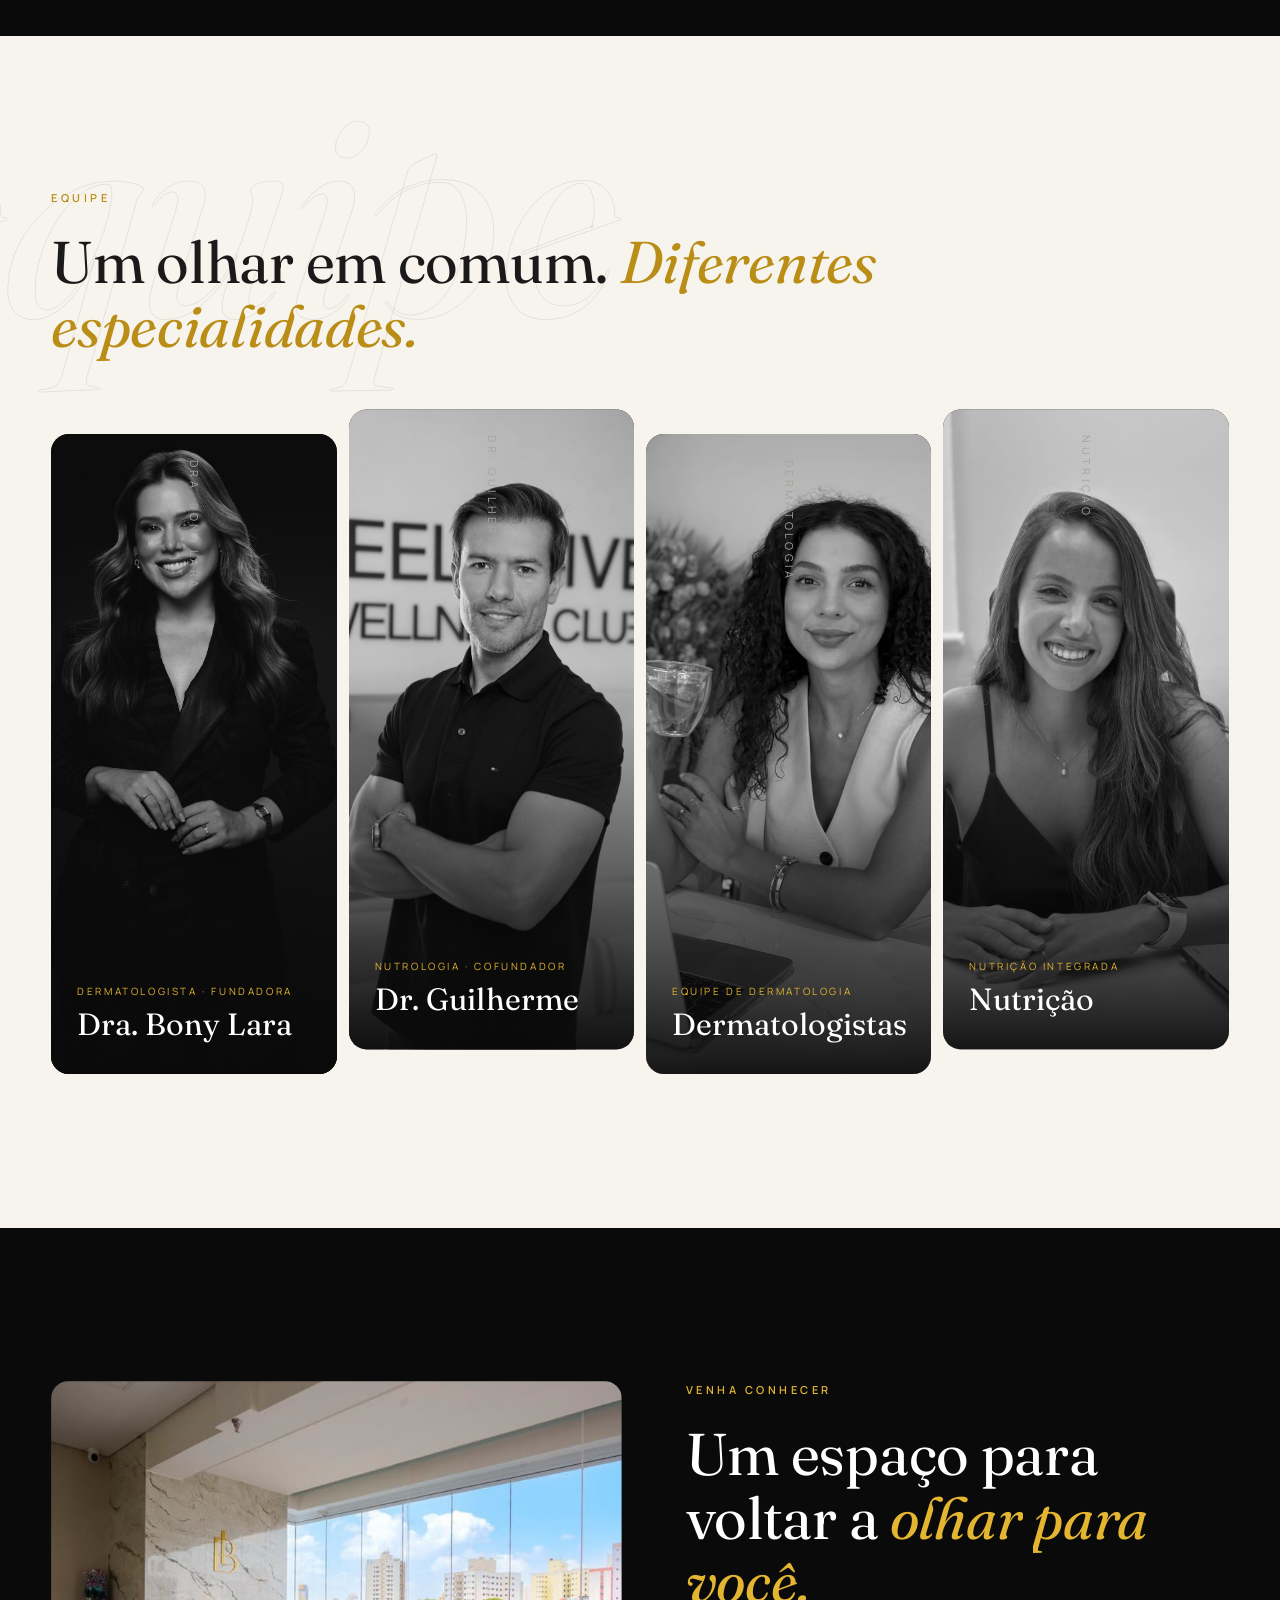
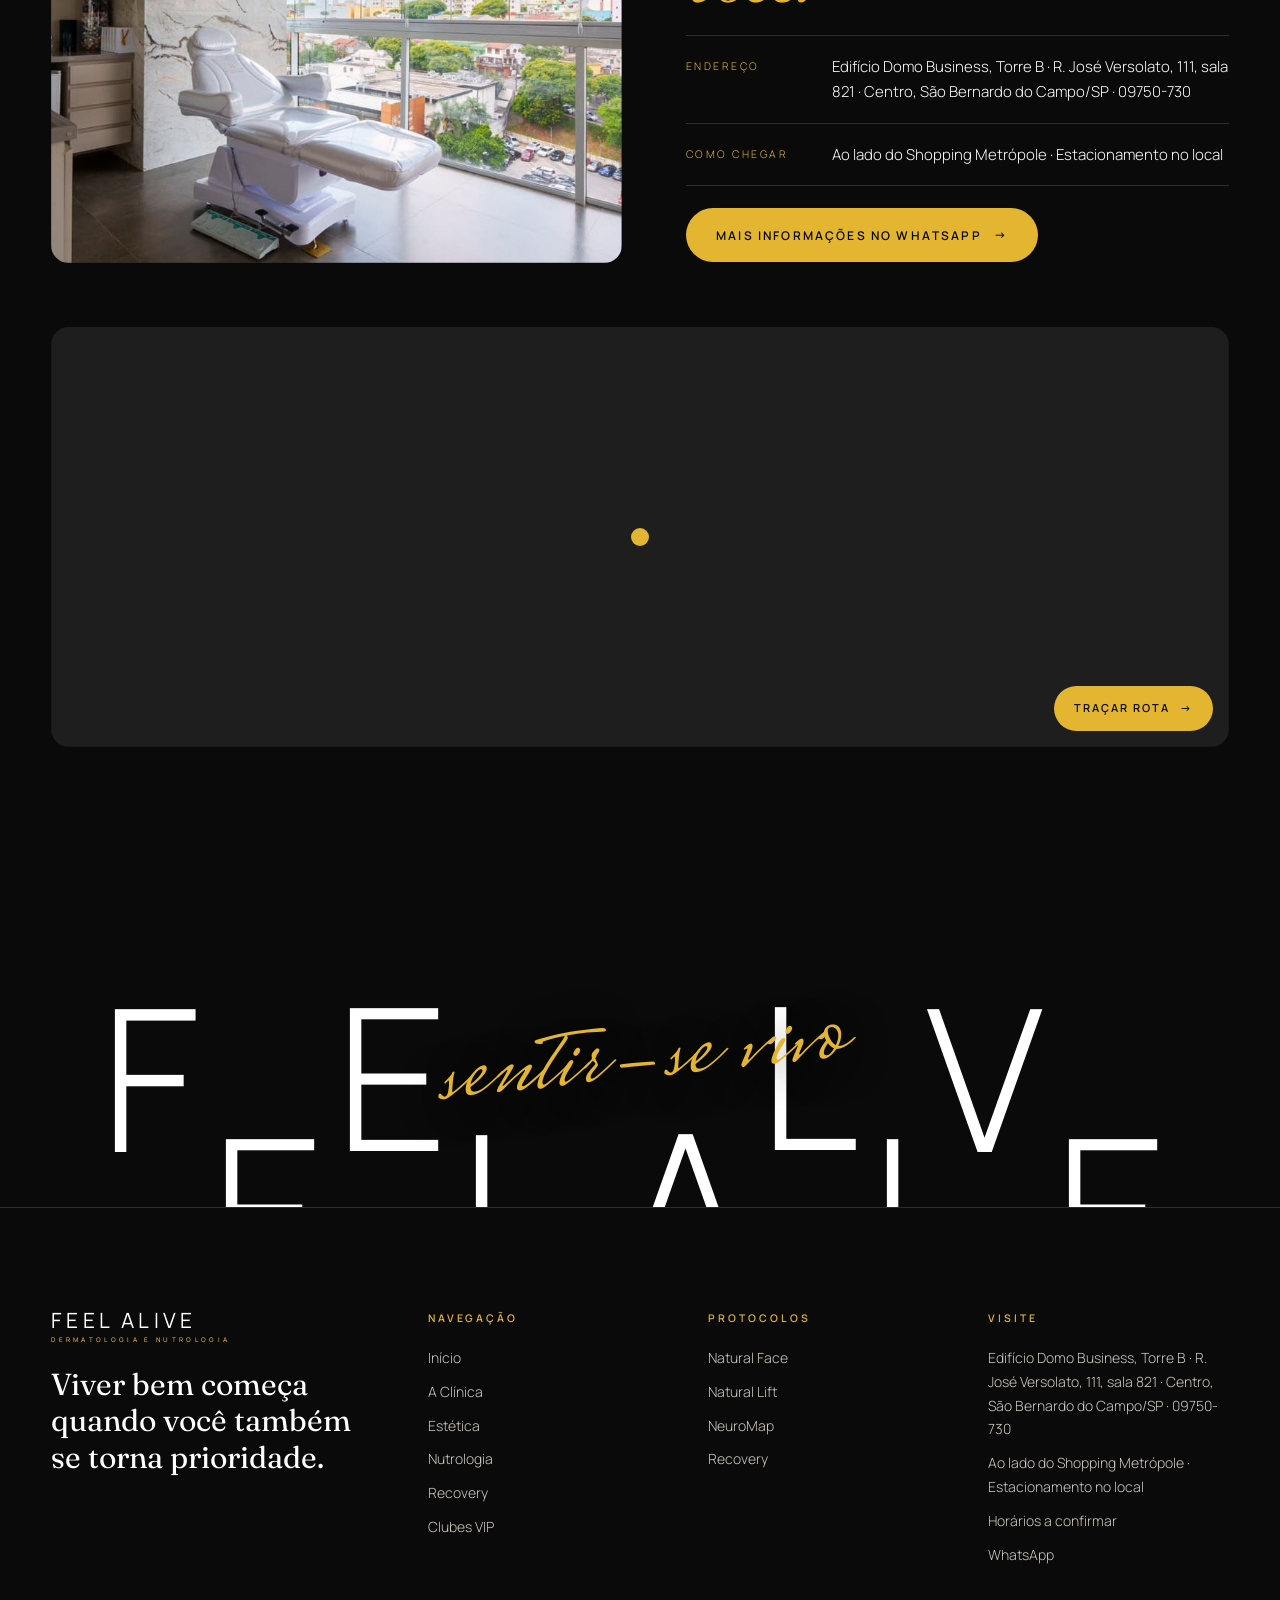
==== commit e91ab976: "Add files via upload" ====
--- a/index.html
+++ b/index.html
@@ -13,10 +13,10 @@
   <link rel="preconnect" href="https://fonts.googleapis.com">
   <link rel="preconnect" href="https://fonts.gstatic.com" crossorigin>
   <link rel="stylesheet" href="https://fonts.googleapis.com/css2?family=Fraunces:ital,opsz,wght@0,9..144,400;1,9..144,400&family=Manrope:wght@300;400;500;600;700&family=Mrs+Saint+Delafield&display=swap">
-  <link rel="stylesheet" href="assets/css/style.css?v=20261121">
+  <link rel="stylesheet" href="assets/css/style.css?v=20261125">
   <script>try{var d=document.documentElement,s=sessionStorage;if(!matchMedia('(prefers-reduced-motion: reduce)').matches){if(!s.getItem('fa-visited'))d.classList.add('is-first');else if(s.getItem('fa-curtain'))d.classList.add('is-curtain')}}catch(e){}</script>
-  <script src="assets/js/gl.js?v=20261121" defer></script>
-  <script src="assets/js/main.js?v=20261121" defer></script>
+  <script src="assets/js/gl.js?v=20261125" defer></script>
+  <script src="assets/js/main.js?v=20261125" defer></script>
   <!-- Dados estruturados: validar telefone e horários antes de publicar -->
   <script type="application/ld+json">
   {
@@ -326,7 +326,7 @@
           </div>
         </article>
         <article class="member" tabindex="0">
-          <div class="member__img"><img src="assets/img/equipe-dermatologia.jpg" alt="Equipe de dermatologia" loading="lazy"></div>
+          <div class="member__img"><img src="assets/img/jornada-recovery.jpg" alt="Equipe de dermatologia" loading="lazy"></div>
           <span class="member__vert">Dermatologia</span>
           <div class="member__body">
             <span class="member__role">Equipe de dermatologia</span>
--- a/assets/css/style.css
+++ b/assets/css/style.css
@@ -829,14 +829,39 @@
 .depth__caption .h2 { max-width: 14ch; text-shadow: 0 8px 40px rgba(0, 0, 0, .7); }
 @media (max-width: 900px) { .depth__item { width: 38vw; } }
 
-/* Cena: palavra vazada que cresce até a foto ocupar a tela (--ms escala, --mo opacidade) */
-.mask-scene { position: relative; height: 340vh; background: var(--black); color: var(--white); }
-.mask-scene__sticky { position: sticky; top: 0; height: 100vh; overflow: hidden; isolation: isolate; }
-.mask-scene__sticky > img { position: absolute; inset: 0; width: 100%; height: 100%; object-fit: cover; scale: calc(1.25 - var(--sp, 0) * .25); }
-.mask-scene__ink { position: absolute; inset: 0; display: grid; place-items: center; background: var(--black); color: var(--white); mix-blend-mode: multiply; opacity: var(--mo, 1); }
-.mask-scene__ink span { font-family: var(--f-display); font-weight: 400; font-size: calc(88vw / var(--len, 5)); line-height: .8; letter-spacing: -.02em; white-space: nowrap; transform: scale(var(--ms, 1)); }
-.mask-scene__caption { position: absolute; inset: 0; z-index: 2; display: grid; align-content: end; gap: 20px; padding: 0 var(--gutter) 10vh; background: linear-gradient(0deg, rgba(10, 10, 10, .85), rgba(10, 10, 10, 0) 55%); opacity: clamp(0, calc((var(--sp, 0) - .72) * 5), 1); }
-.mask-scene__caption .h2 { max-width: 16ch; translate: 0 calc((1 - var(--sp, 0)) * 80px); }
+/* Cena: baralho de fotos. --k (0→n-1) vem do main.js; cada card usa o seu --i */
+.deck { position: relative; height: 420vh; background: var(--black); color: var(--white); }
+.deck__sticky { position: sticky; top: 0; height: 100vh; overflow: hidden; display: grid; align-items: center; }
+.deck__word { position: absolute; left: 0; bottom: -4vw; font-family: var(--f-display); font-style: italic; font-size: 26vw; line-height: .8; white-space: nowrap; color: transparent; -webkit-text-stroke: 1px rgba(228, 181, 49, .14); pointer-events: none; user-select: none; translate: calc((.3 - var(--sp, 0)) * 50vw) 0; }
+.deck__grid { position: relative; display: grid; grid-template-columns: 1fr minmax(0, 1fr); gap: clamp(32px, 6vw, 96px); align-items: center; }
+.deck__copy { display: grid; gap: 26px; }
+.deck__list { list-style: none; display: grid; gap: 4px; }
+.deck__item { display: grid; grid-template-columns: 44px 1fr; gap: 0 14px; padding: 14px 0; border-top: 1px solid var(--line-on-dark); opacity: .28; transition: opacity .6s var(--ease); }
+.deck__item.is-active { opacity: 1; }
+.deck__n { grid-row: span 2; padding-top: 10px; font-size: 11px; letter-spacing: .2em; color: var(--gold); }
+.deck__title { font-family: var(--f-display); font-weight: 400; font-size: clamp(1.5rem, 2.6vw, 2.5rem); line-height: 1.08; }
+.deck__title em { font-style: italic; color: var(--gold); }
+.deck__text { display: grid; grid-template-rows: 0fr; overflow: hidden; color: var(--muted-on-dark); font-size: 15px; max-width: 46ch; transition: grid-template-rows .7s var(--ease), padding .7s var(--ease); }
+.deck__item.is-active .deck__text { grid-template-rows: 1fr; padding-top: 10px; }
+.deck__meter { display: flex; align-items: center; gap: 14px; font-size: 11px; letter-spacing: .2em; color: var(--muted-on-dark); font-weight: 400; }
+.deck__meter b { font-weight: 500; }
+.deck__count { color: var(--gold); }
+.deck__bar { position: relative; width: 140px; height: 1px; background: var(--line-on-dark); }
+.deck__bar i { position: absolute; inset: 0; background: var(--gold); transform-origin: left; transform: scaleX(var(--sp, 0)); }
+.deck__stack { position: relative; height: min(72vh, 620px); perspective: 1400px; }
+.deck__card { --t: clamp(0, calc(var(--k, 0) - var(--i)), 1); --d: max(0, calc(var(--i) - var(--k, 0)));
+  position: absolute; inset: 0; margin: auto; width: min(100%, calc(min(72vh, 620px) * .78)); aspect-ratio: 4 / 5; height: auto; border-radius: 22px; overflow: hidden; background: var(--ink);
+  box-shadow: 0 50px 90px -40px rgba(0, 0, 0, .9); clip-path: inset(0 round 22px);
+  transform: translate3d(calc(var(--d) * 26px), calc(var(--t) * -125% + var(--d) * -18px), calc(var(--d) * -80px)) rotate(calc(var(--t) * -16deg + var(--d) * 3deg)) scale(calc(1 - var(--d) * .05));
+  opacity: calc(1 - max(0, var(--t) - .35) * 1.7 - max(0, var(--d) - 2.6)); will-change: transform; }
+.deck__card img { width: 100%; height: 100%; object-fit: cover; scale: calc(1.12 - min(1, var(--d) * .5) * .12); }
+@media (max-width: 900px) {
+  .deck__grid { grid-template-columns: 1fr; gap: 20px; }
+  .deck__copy { order: 2; gap: 14px; }
+  .deck__item:not(.is-active) { display: none; }
+  .deck__stack { height: 46vh; }
+  .deck__card { width: min(100%, calc(46vh * .78)); }
+}
 
 /* Continue explorando (fim das páginas internas) */
 .explore__grid { display: grid; grid-template-columns: repeat(4, 1fr); gap: 16px; }
@@ -961,8 +986,8 @@
   [data-reveal], .w > span, .c, .img-reveal, .img-reveal > img { opacity: 1 !important; transform: none !important; clip-path: none !important; filter: none !important; }
   .grain, .curtain { display: none; }
   .section--expand { clip-path: none; }
-  .depth, .mask-scene { height: auto; }
-  .depth__sticky, .mask-scene__sticky { position: relative; height: 100vh; }
+  .depth, .deck { height: auto; }
+  .depth__sticky, .deck__sticky { position: relative; height: 100vh; }
   .loader { display: none; }
   .marquee__track { animation: none; }
 }
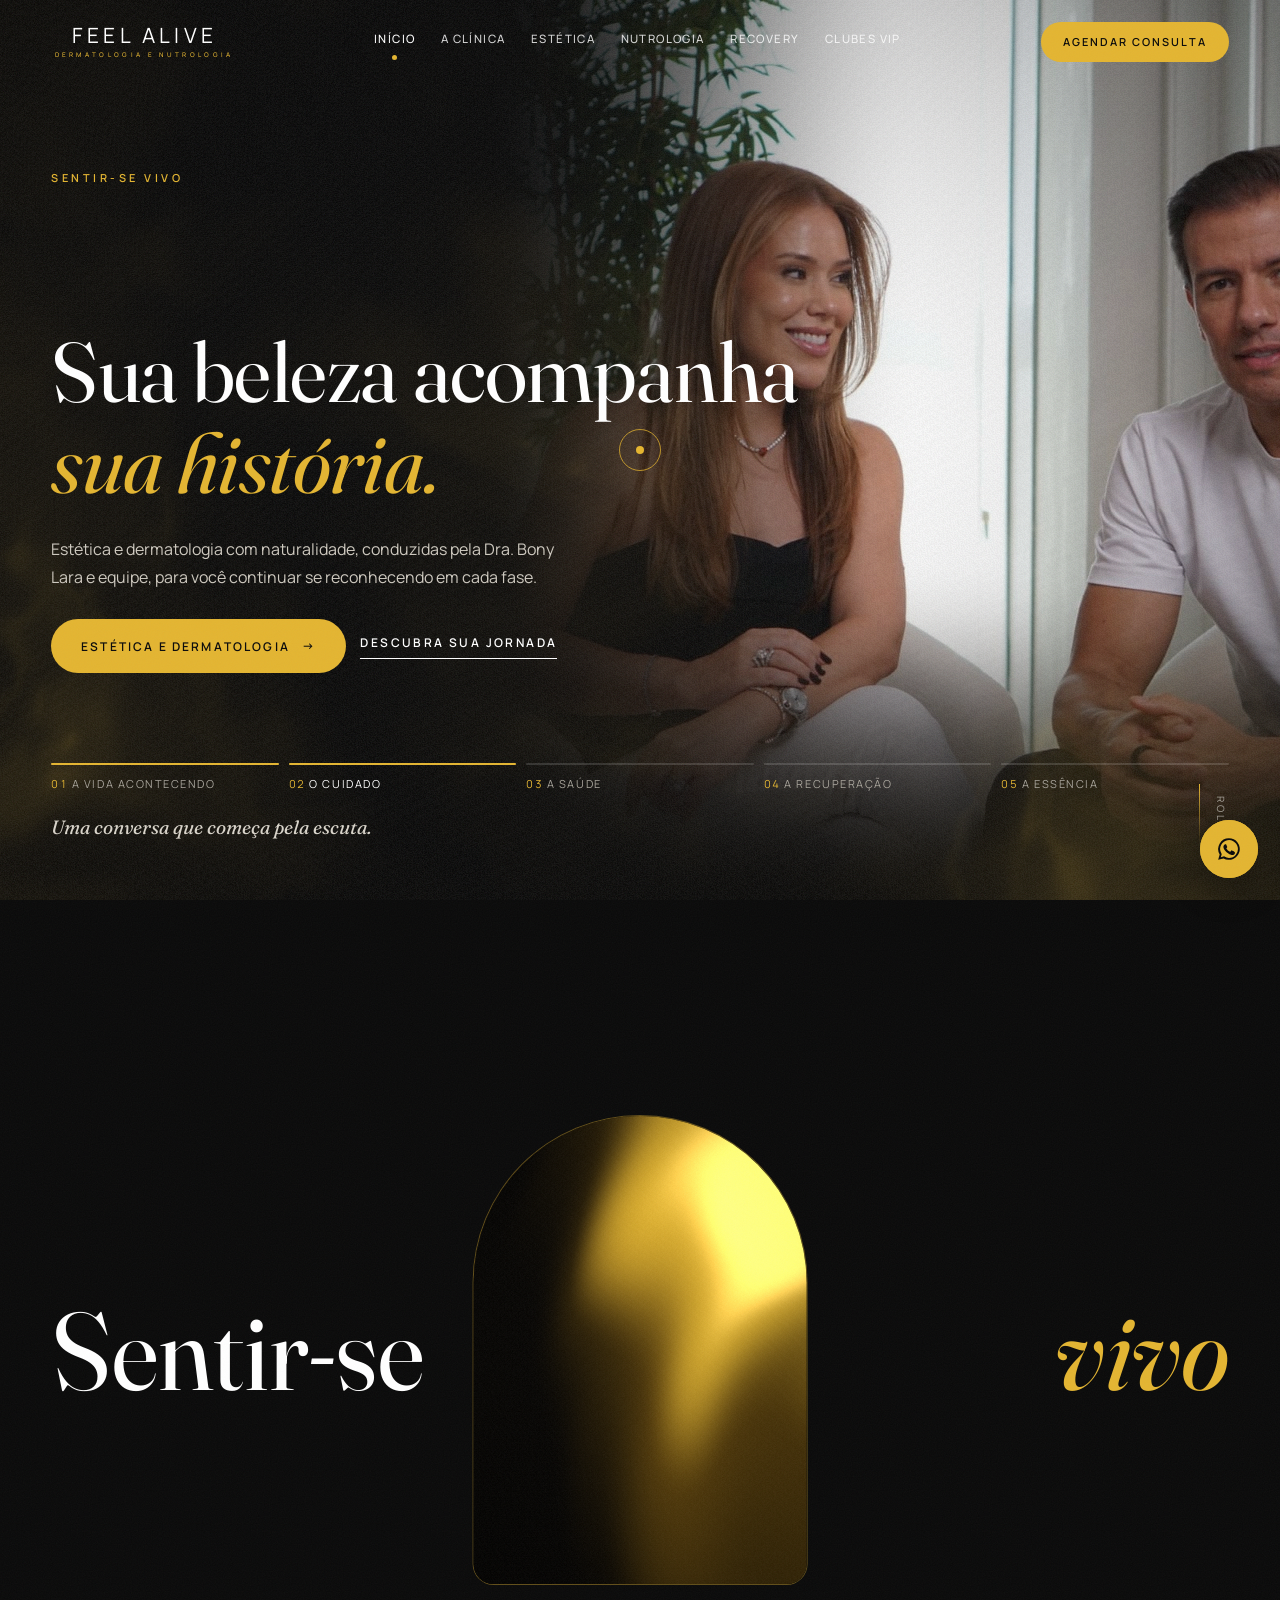
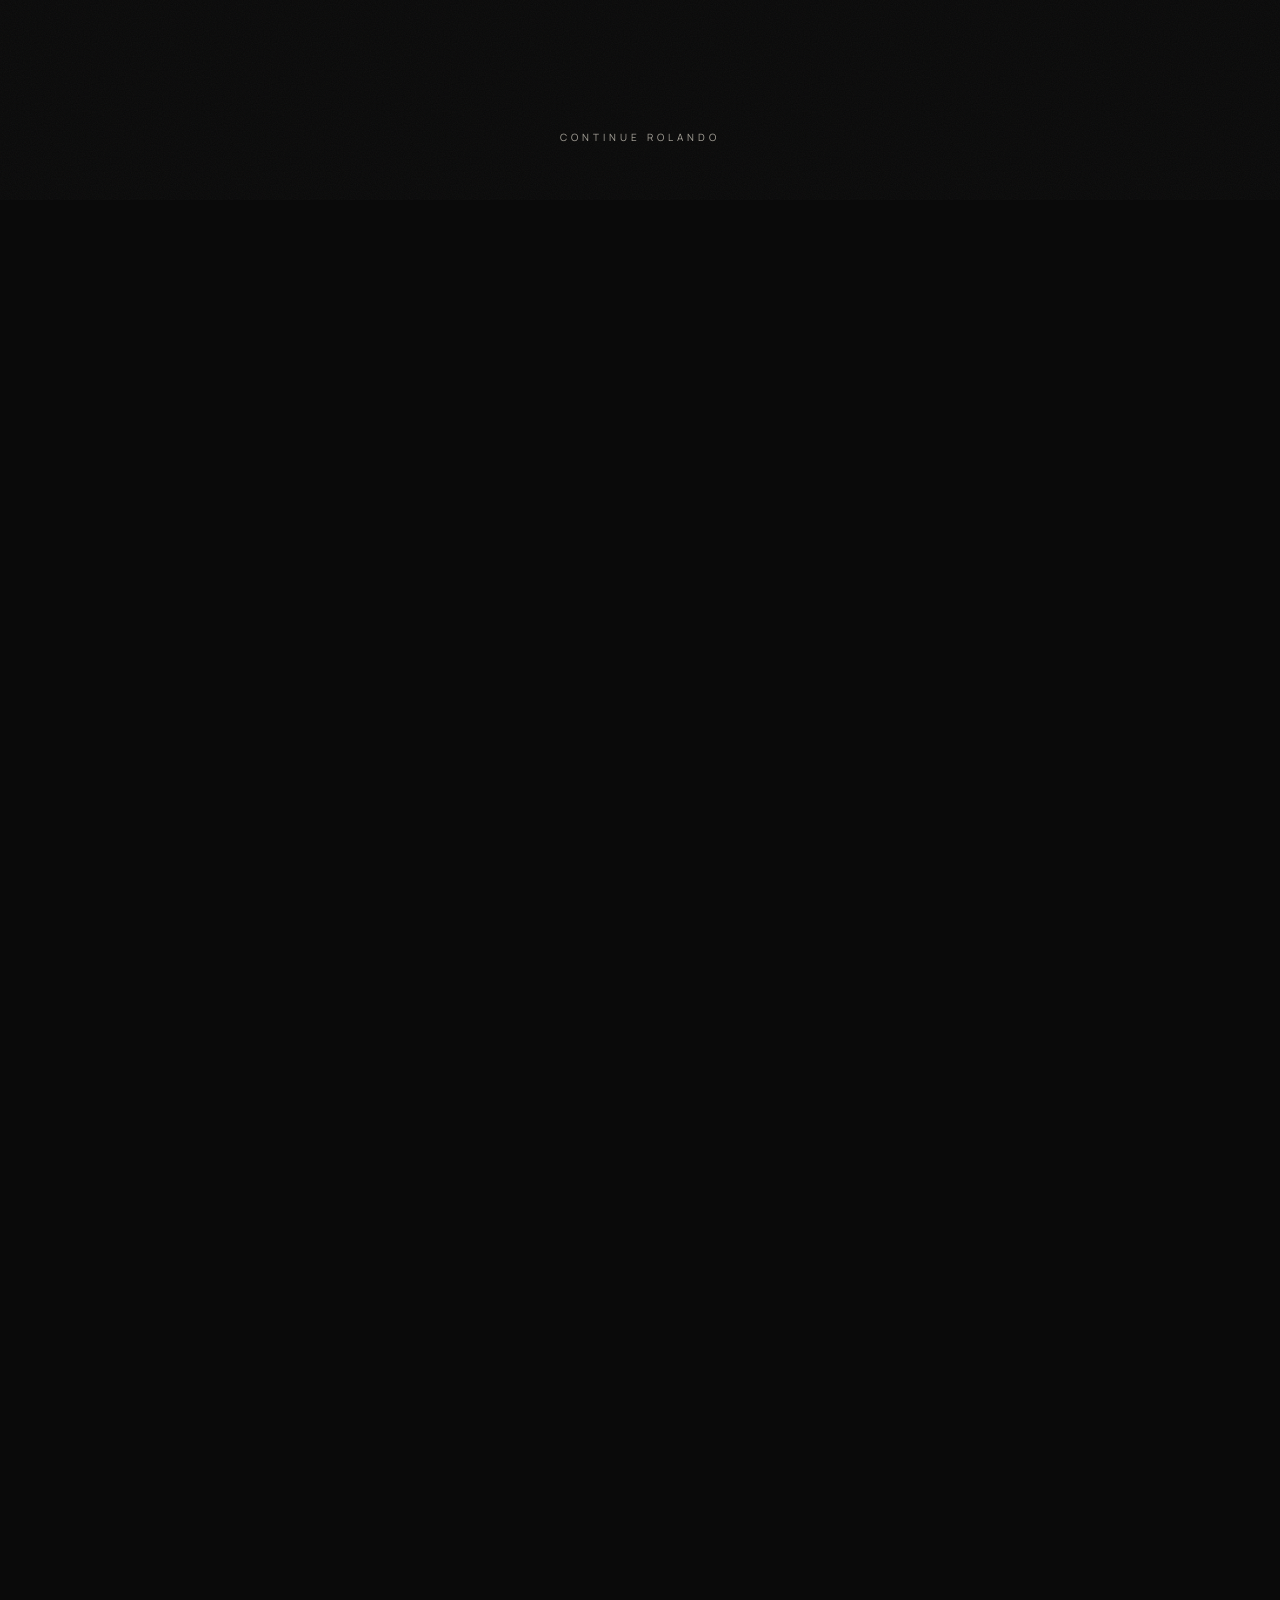
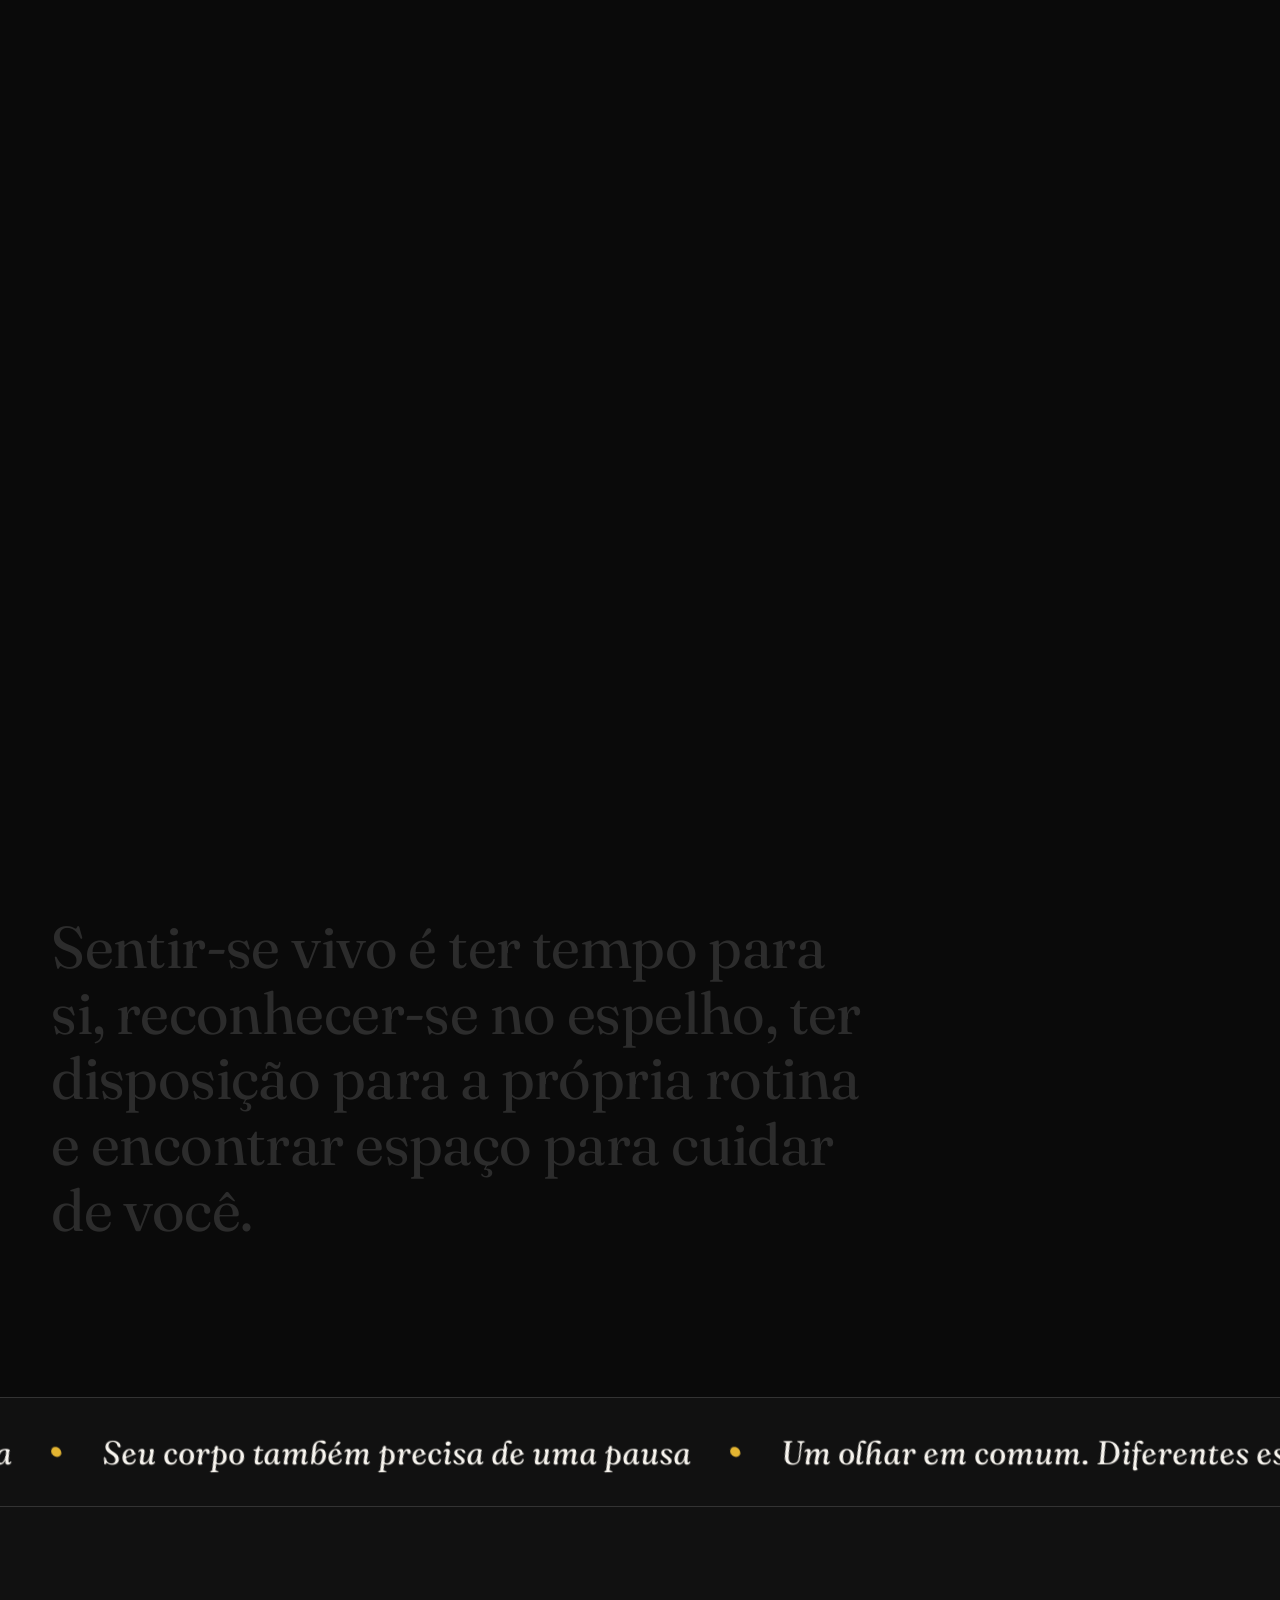
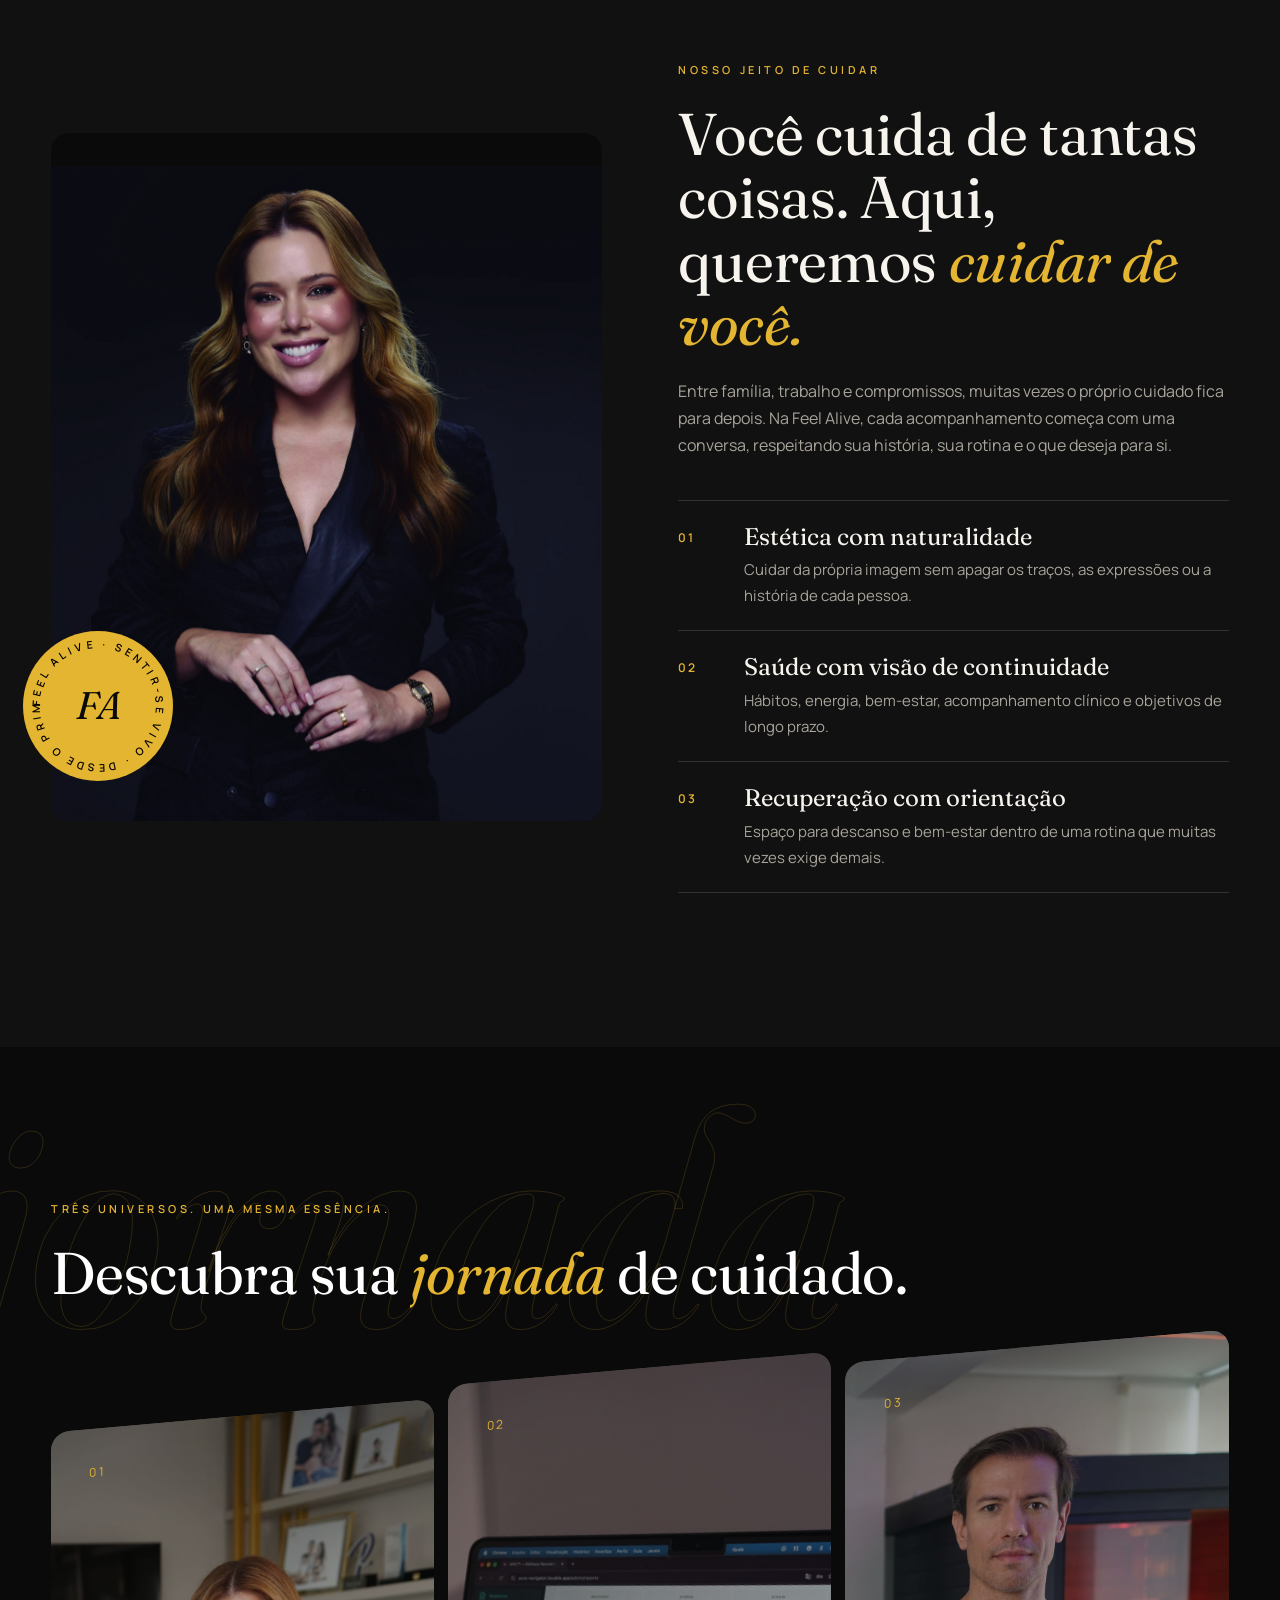
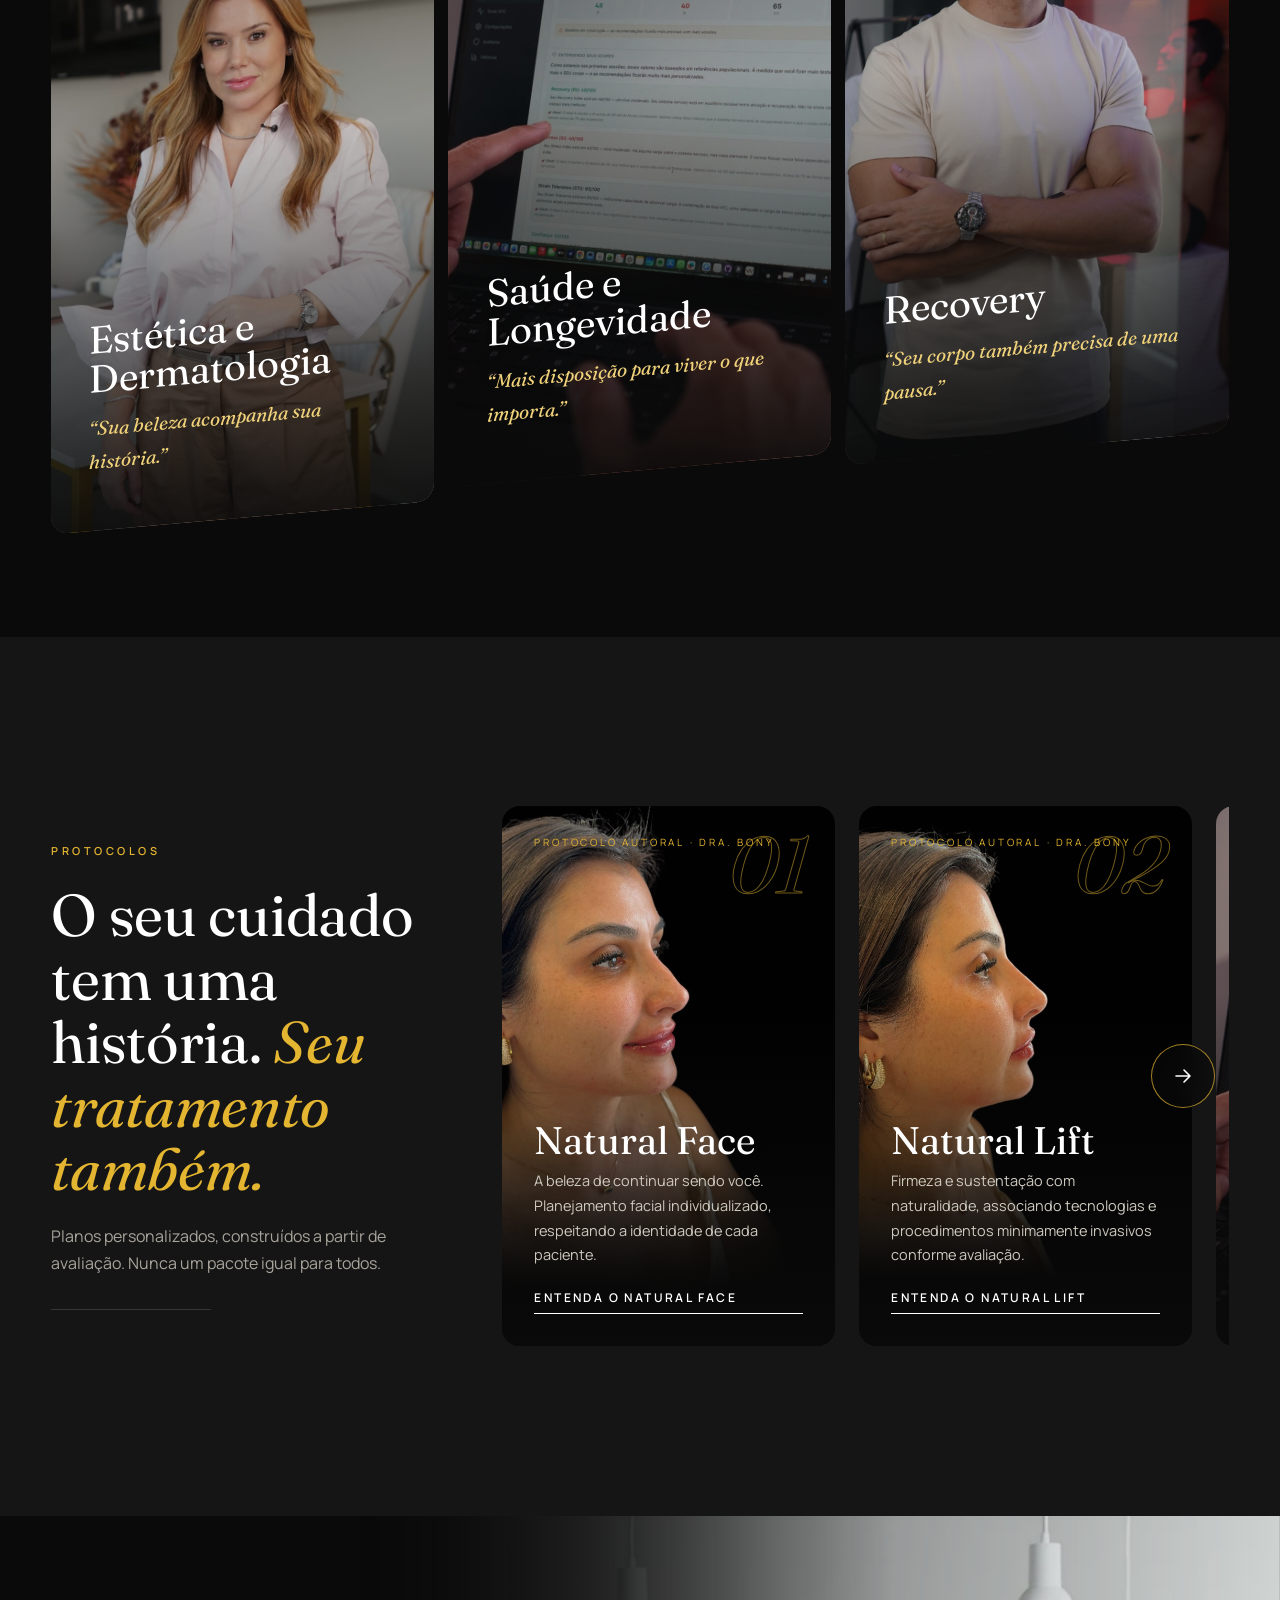
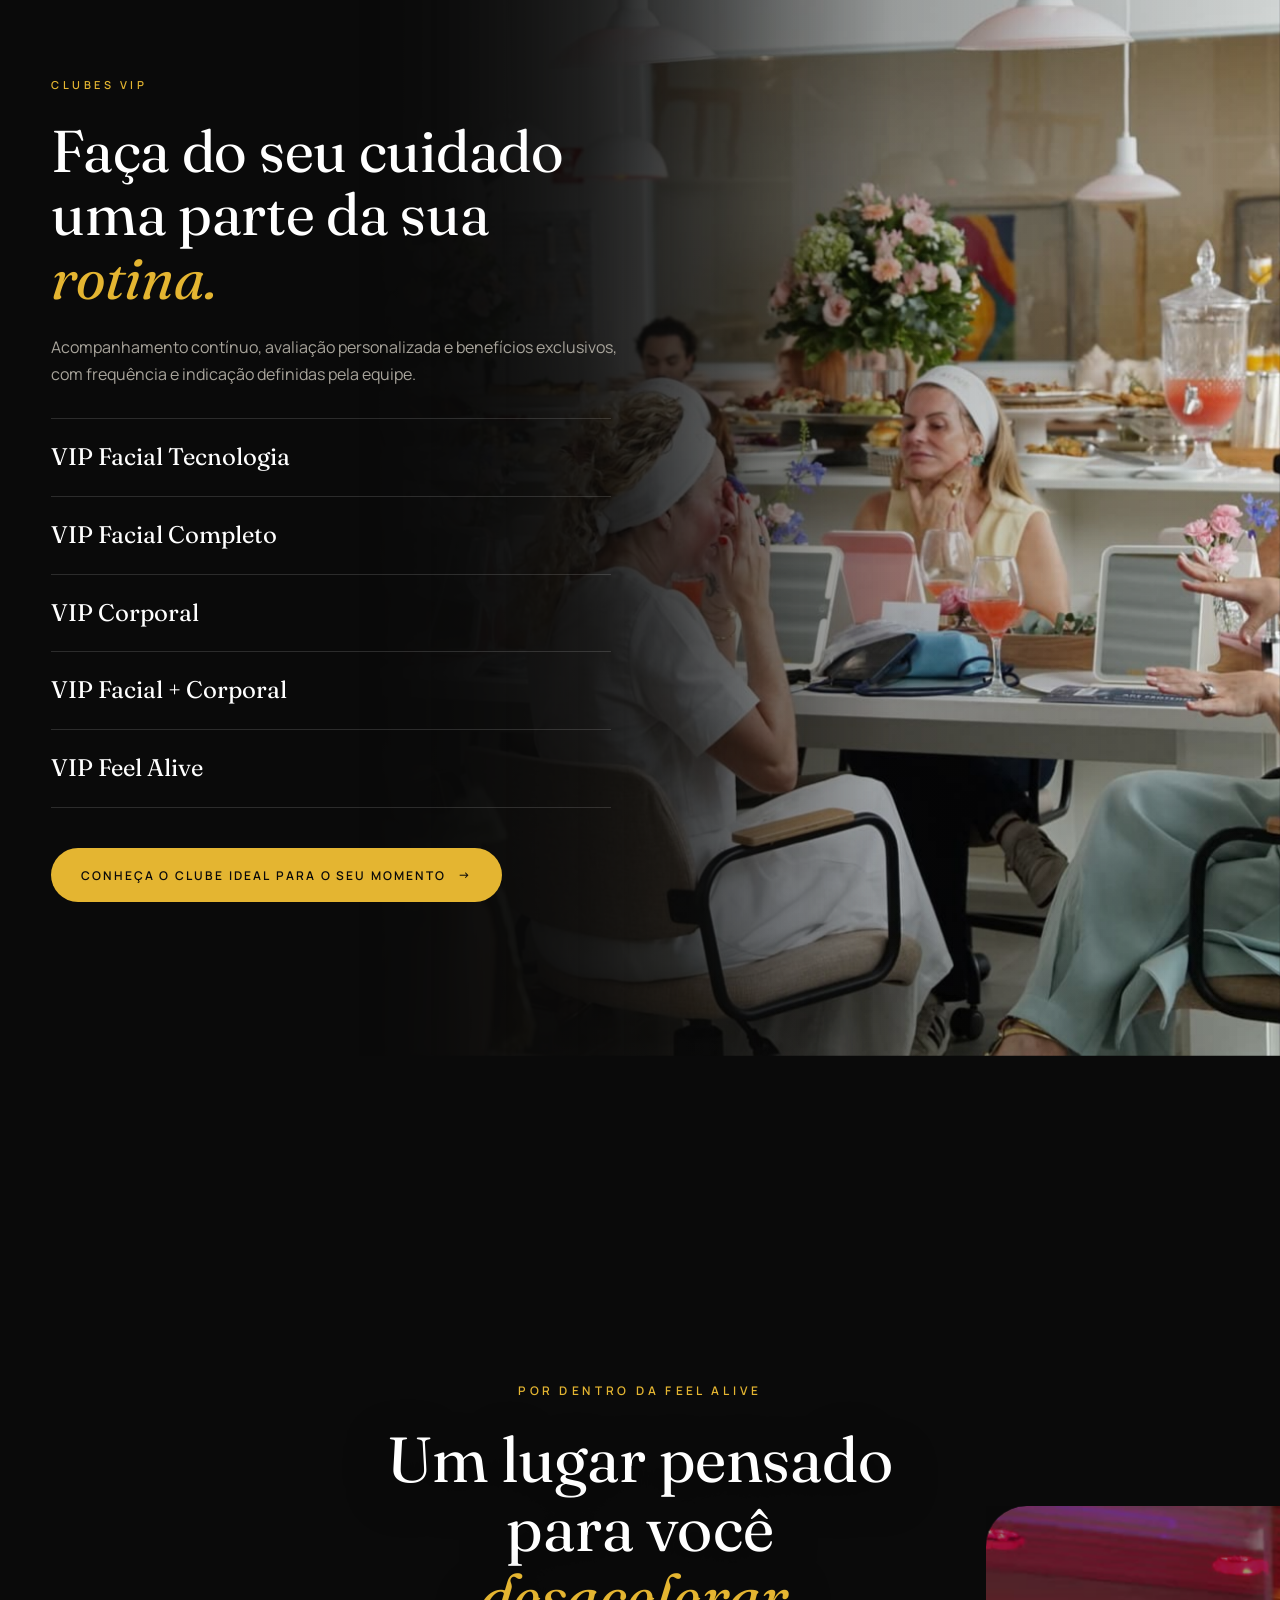
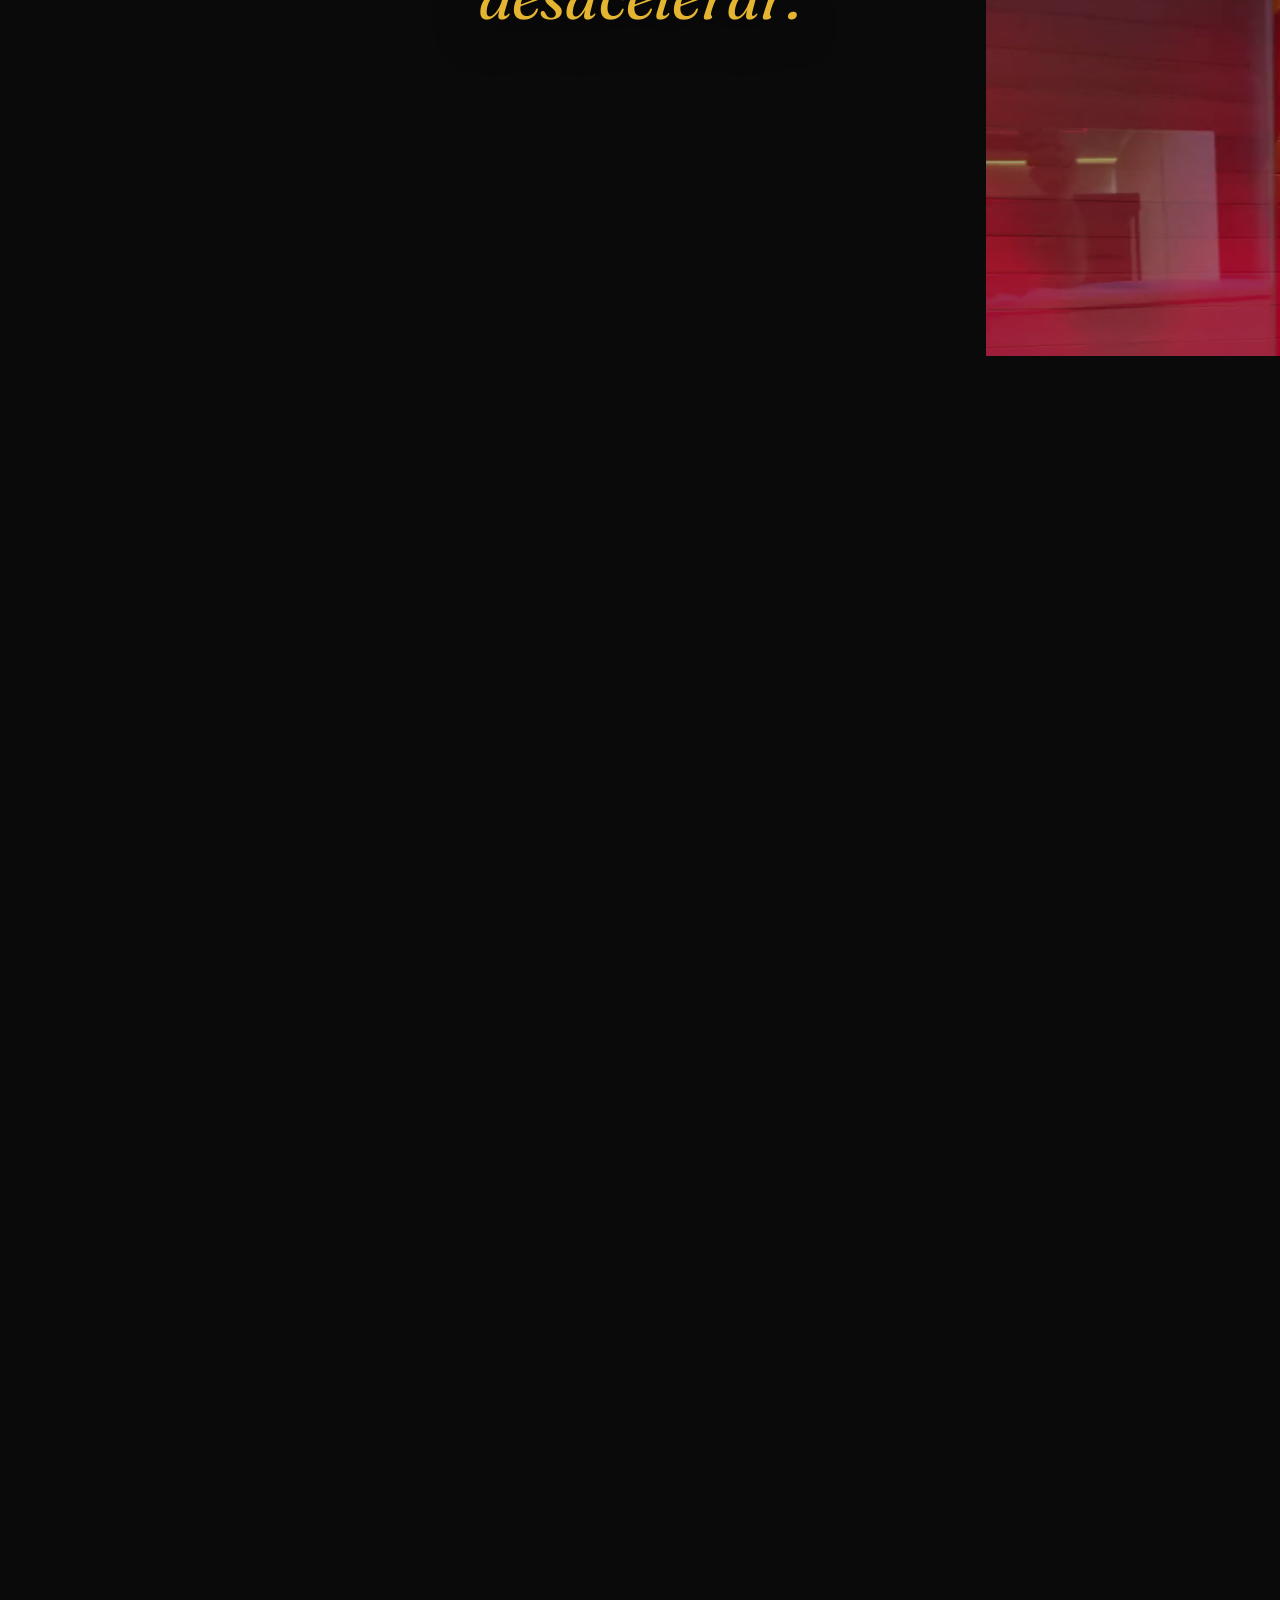
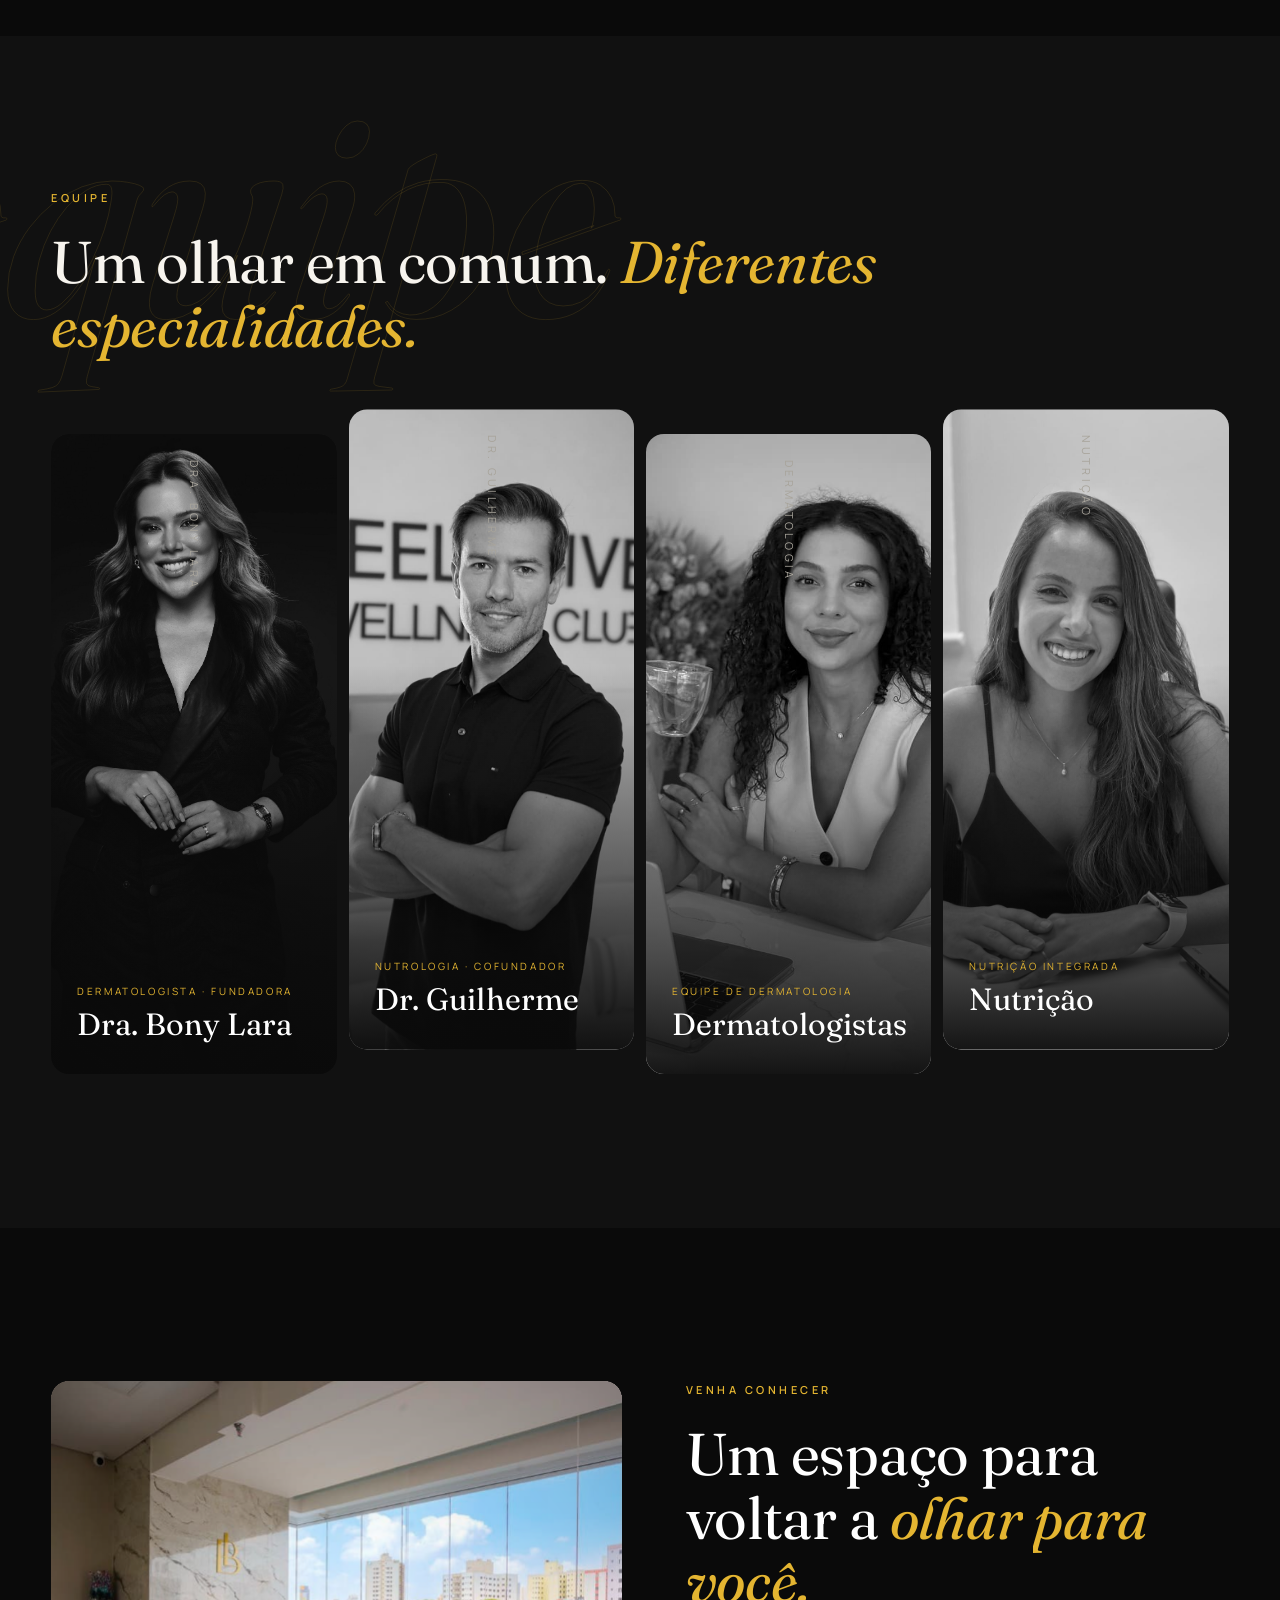
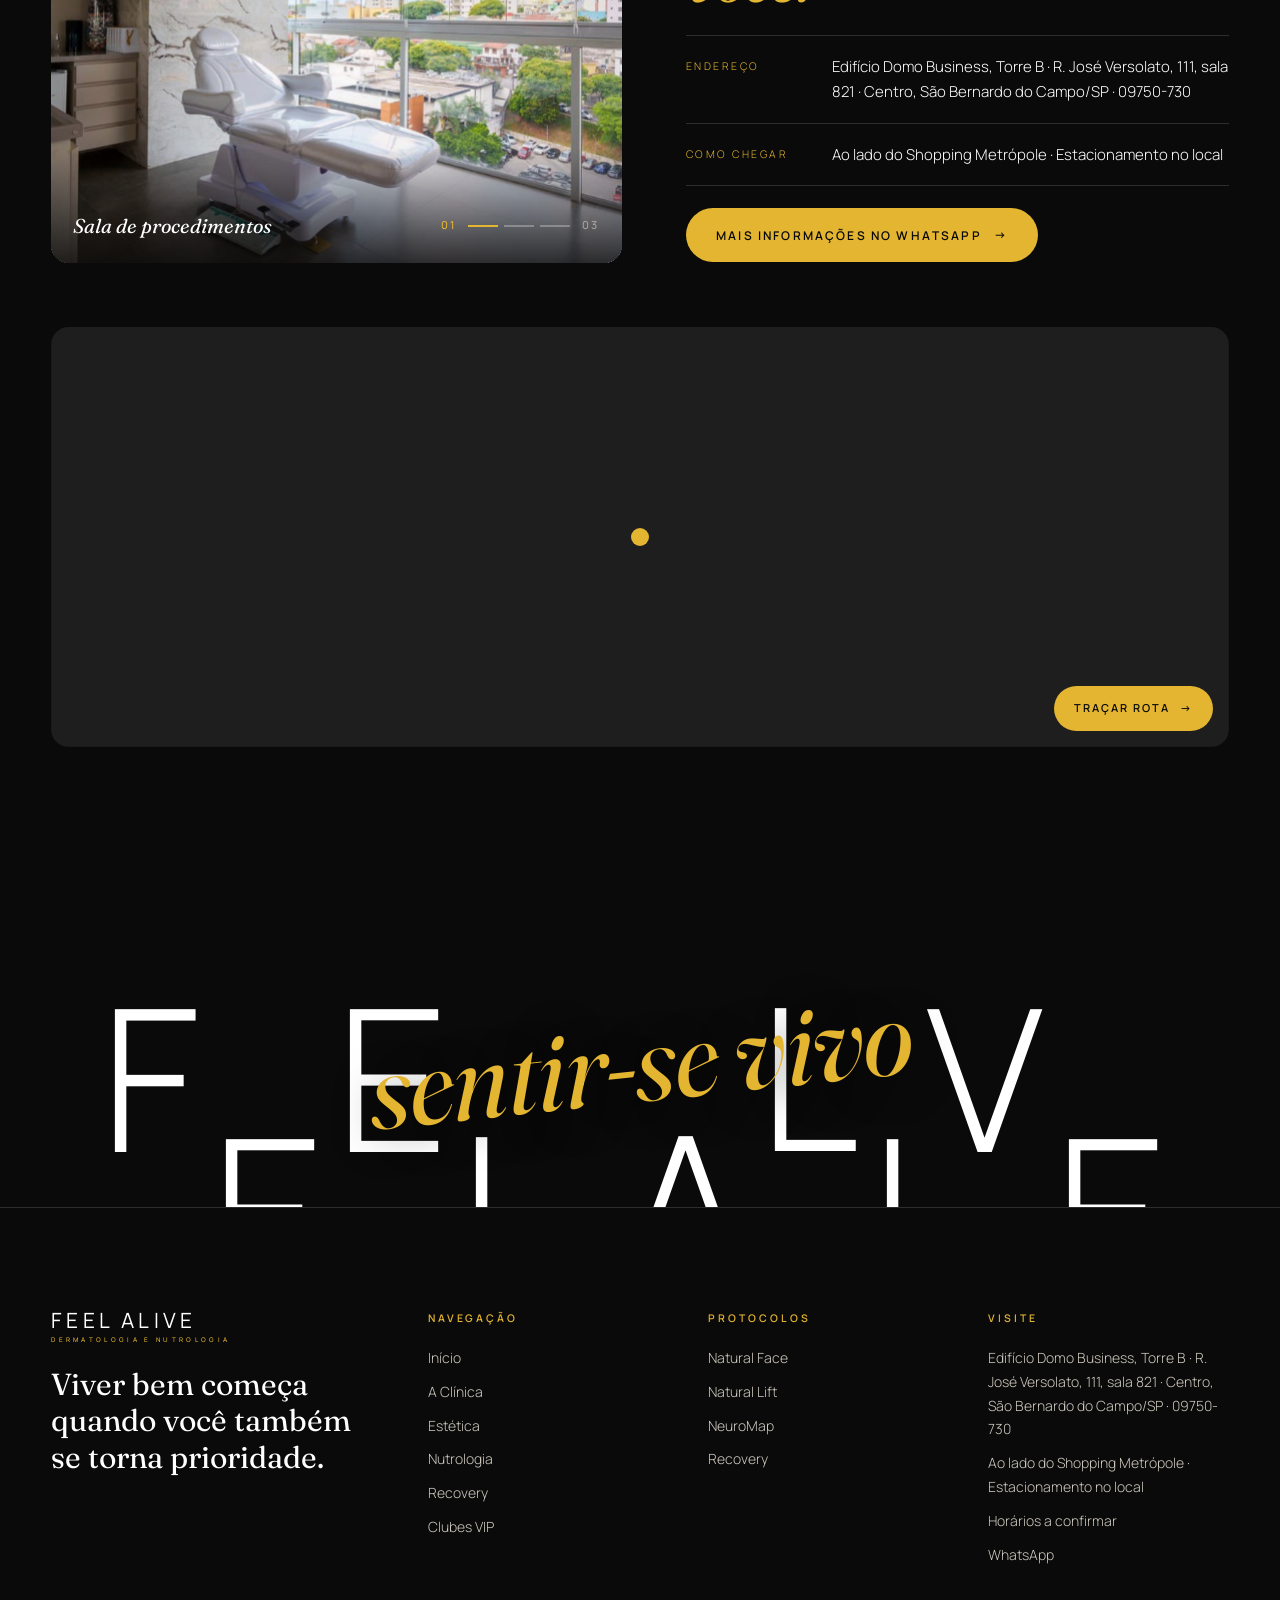
==== commit 2284b831: "Add files via upload" ====
--- a/index.html
+++ b/index.html
@@ -12,11 +12,11 @@
   <link rel="icon" href="data:image/svg+xml,%3Csvg xmlns='http://www.w3.org/2000/svg' viewBox='0 0 32 32'%3E%3Crect width='32' height='32' rx='8' fill='%230a0a0a'/%3E%3Ccircle cx='16' cy='16' r='6' fill='%23e4b531'/%3E%3C/svg%3E">
   <link rel="preconnect" href="https://fonts.googleapis.com">
   <link rel="preconnect" href="https://fonts.gstatic.com" crossorigin>
-  <link rel="stylesheet" href="https://fonts.googleapis.com/css2?family=Fraunces:ital,opsz,wght@0,9..144,400;1,9..144,400&family=Manrope:wght@300;400;500;600;700&family=Mrs+Saint+Delafield&display=swap">
-  <link rel="stylesheet" href="assets/css/style.css?v=20261125">
+  <link rel="stylesheet" href="https://fonts.googleapis.com/css2?family=Fraunces:ital,opsz,wght@0,9..144,400;1,9..144,400&family=Manrope:wght@300;400;500;600;700&display=swap">
+  <link rel="stylesheet" href="assets/css/style.css?v=20261136">
   <script>try{var d=document.documentElement,s=sessionStorage;if(!matchMedia('(prefers-reduced-motion: reduce)').matches){if(!s.getItem('fa-visited'))d.classList.add('is-first');else if(s.getItem('fa-curtain'))d.classList.add('is-curtain')}}catch(e){}</script>
-  <script src="assets/js/gl.js?v=20261125" defer></script>
-  <script src="assets/js/main.js?v=20261125" defer></script>
+  <script src="assets/js/gl.js?v=20261136" defer></script>
+  <script src="assets/js/main.js?v=20261136" defer></script>
   <!-- Dados estruturados: validar telefone e horários antes de publicar -->
   <script type="application/ld+json">
   {
@@ -39,7 +39,7 @@
     <div class="hero__media" data-video="assets/video/abertura.mp4">
       <canvas class="hero__gl" aria-hidden="true"></canvas>
       <div class="hero__glow"></div>
-      <div class="hero__photo"><img src="assets/img/dra-bony.jpg" alt="" fetchpriority="high"></div>
+      <div class="hero__photo"><img src="assets/img/fundadores.jpg" alt="" fetchpriority="high"></div>
       <div class="hero__grain"></div>
     </div>
     <div class="container">
@@ -169,7 +169,7 @@
       <div class="journeys" data-skew>
         <a class="journey" href="estetica.html" data-cursor="Explorar" data-reveal>
           <div class="journey__media" data-video="assets/video/estetica.mp4">
-            <img src="assets/img/dra-bony.jpg" alt="" loading="lazy" style="object-position:50% 14%">
+            <img src="assets/img/protocolo-natural-lift.jpg" alt="" loading="lazy" style="object-position:50% 20%">
           </div>
           <span class="journey__num">01</span>
           <div class="journey__body">
@@ -183,7 +183,7 @@
         </a>
         <a class="journey" href="nutrologia.html" data-cursor="Explorar" data-reveal style="--d:120ms">
           <div class="journey__media" data-video="assets/video/saude.mp4">
-            <img src="assets/img/dr-guilherme.jpg" alt="" loading="lazy" style="object-position:50% 12%">
+            <img src="assets/img/protocolo-neuromap.jpg" alt="" loading="lazy" style="object-position:50% 40%">
           </div>
           <span class="journey__num">02</span>
           <div class="journey__body">
@@ -197,7 +197,7 @@
         </a>
         <a class="journey" href="recovery.html" data-cursor="Explorar" data-reveal style="--d:240ms">
           <div class="journey__media" data-video="assets/video/recovery.mp4">
-            <img src="assets/img/jornada-recovery.jpg" alt="" loading="lazy" style="object-position:50% 18%">
+            <img src="assets/img/cena-guilherme.jpg" alt="" loading="lazy" style="object-position:50% 22%">
           </div>
           <span class="journey__num">03</span>
           <div class="journey__body">
@@ -227,28 +227,28 @@
         <button class="carousel__btn carousel__btn--next" data-next aria-label="Ver mais protocolos"><svg viewBox="0 0 24 24" aria-hidden="true"><path d="M5 12h14M13 6l6 6-6 6"/></svg></button>
       <div class="carousel__track">
         <a class="proto" href="estetica.html#natural-face" data-cursor="Ver">
-          <div class="proto__bg"><img src="assets/img/protocolo-natural-face.jpg" alt="" loading="lazy"></div>
+          <div class="proto__bg"><img src="assets/img/protocolo-face-depois.jpg" alt="" loading="lazy" style="object-position:0 0"></div>
           <span class="proto__tag">Protocolo autoral · Dra. Bony</span><span class="proto__idx">01</span>
           <h3>Natural Face</h3>
           <p>A beleza de continuar sendo você. Planejamento facial individualizado, respeitando a identidade de cada paciente.</p>
           <span class="link-line">Entenda o Natural Face</span>
         </a>
         <a class="proto" href="estetica.html#natural-lift" data-cursor="Ver">
-          <div class="proto__bg"><img src="assets/img/protocolo-natural-lift.jpg" alt="" loading="lazy"></div>
+          <div class="proto__bg"><img src="assets/img/protocolo-lift-depois.jpg" alt="" loading="lazy" style="object-position:0 0"></div>
           <span class="proto__tag">Protocolo autoral · Dra. Bony</span><span class="proto__idx">02</span>
           <h3>Natural Lift</h3>
           <p>Firmeza e sustentação com naturalidade, associando tecnologias e procedimentos minimamente invasivos conforme avaliação.</p>
           <span class="link-line">Entenda o Natural Lift</span>
         </a>
         <a class="proto" href="nutrologia.html#neuromap" data-cursor="Ver">
-          <div class="proto__bg"><img src="assets/img/protocolo-neuromap.jpg" alt="" loading="lazy"></div>
+          <div class="proto__bg"><img src="assets/img/protocolo-neuromap.jpg" alt="" loading="lazy" style="object-position:50% 40%"></div>
           <span class="proto__tag">Avaliação · Dr. Guilherme</span><span class="proto__idx">03</span>
           <h3>NeuroMap</h3>
           <p>Uma avaliação individualizada que orienta as etapas do cuidado, incluindo a experiência de Recovery.</p>
           <span class="link-line">Conheça o NeuroMap</span>
         </a>
         <a class="proto" href="recovery.html" data-cursor="Ver">
-          <div class="proto__bg"><div class="vis vis--recovery"><span class="ripple"></span><span class="ripple"></span><span class="ripple"></span><div class="steam"><i></i><i></i><i></i></div></div><canvas data-water aria-hidden="true"></canvas></div>
+          <div class="proto__bg"><img src="assets/img/recovery-sauna.jpg" alt="" loading="lazy" style="object-position:50% 30%"></div>
           <span class="proto__tag">Experiência</span><span class="proto__idx">04</span>
           <h3>Recovery</h3>
           <p>Um circuito orientado para o corpo desacelerar: sauna, imersão fria, LED e massoterapia.</p>
@@ -261,7 +261,11 @@
 
   <!-- 05 / CLUBES VIP -->
   <section class="section vip-band section--expand" aria-labelledby="vip-t">
-    <figure class="vip-band__photo" aria-hidden="true"><img src="assets/img/clubes-vip.jpg" alt="" loading="lazy"></figure>
+    <figure class="vip-band__photo vip-slides" data-slides aria-hidden="true">
+      <img class="is-active" src="assets/img/clubes-vip-hero.jpg" alt="" style="object-position:62% 40%">
+      <img src="assets/img/clubes-grupo.jpg" alt="" loading="lazy" style="object-position:50% 40%">
+      <img src="assets/img/clubes-evento.jpg" alt="" loading="lazy" style="object-position:50% 40%">
+    </figure>
     <div class="vip-band__ring"></div><div class="vip-band__ring"></div>
     <div class="container">
       <span class="eyebrow" data-reveal>Clubes VIP</span>
@@ -350,8 +354,17 @@
   <!-- 07 / VENHA CONHECER -->
   <section class="section section--dark" aria-labelledby="visita-t">
     <div class="container visit">
-      <div class="visit__map img-reveal">
-        <img class="visit__photo" src="assets/img/clinica-espaco.jpg" alt="Espaço da Feel Alive no Domo Business" loading="lazy">
+      <div class="visit__map img-reveal visit-slides" data-visit-slides>
+        <img class="visit__photo is-active" src="assets/img/clinica-espaco.jpg" alt="Sala de procedimentos da Feel Alive, com vista da cidade" data-label="Sala de procedimentos" loading="lazy">
+        <img class="visit__photo" src="assets/img/imgconsultorio1.jpeg" alt="Consultório da Feel Alive" data-label="Consultório" loading="lazy">
+        <img class="visit__photo" src="assets/img/clubes-vip.jpg" alt="Recepção da Feel Alive" data-label="Recepção" loading="lazy">
+        <canvas class="visit-slides__gl" aria-hidden="true"></canvas>
+        <div class="visit-slides__ui" aria-hidden="true">
+          <span class="visit-slides__label"><span>Sala de procedimentos</span></span>
+          <b class="visit-slides__count">01</b>
+          <span class="visit-slides__bars"><i></i><i></i><i></i></span>
+          <b>03</b>
+        </div>
       </div>
       <div class="stack">
         <span class="eyebrow" data-reveal>Venha conhecer</span>
--- a/assets/css/style.css
+++ b/assets/css/style.css
@@ -10,19 +10,19 @@
   --ink-2: #1e1e1e;
   --gold: #e4b531;
   --gold-soft: #f0d27a;
-  --gold-deep: #b98d16;
+  --gold-deep: #e4b531;
   --white: #ffffff;
-  --cream: #f7f4ee;
-  --cream-2: #efe9de;
-  --text: #1a1a1a;
-  --muted: #6d6a64;
+  /* Todas as seções são escuras: títulos sempre em branco/off-white (alteração de tipografia) */
+  --cream: #111111;
+  --cream-2: #161616;
+  --text: #f7f4ee;
+  --muted: #a8a49b;
   --muted-on-dark: #a8a49b;
-  --line: rgba(10, 10, 10, .12);
+  --line: rgba(255, 255, 255, .14);
   --line-on-dark: rgba(255, 255, 255, .14);
 
   --f-display: "Roslindale Display", "Fraunces", Georgia, serif;
   --f-sans: "Manrope", system-ui, sans-serif;
-  --f-script: "Mrs Saint Delafield", cursive;
 
   --ease: cubic-bezier(.22, 1, .36, 1);
   --ease-in-out: cubic-bezier(.76, 0, .24, 1);
@@ -78,7 +78,7 @@
 .h3 { font-size: clamp(1.6rem, 2.4vw, 2.2rem); line-height: 1.15; }
 .h1 em, .h2 em, .h3 em { font-style: italic; color: var(--gold); }
 .section:not(.section--dark) .h2 em, .section:not(.section--dark) .h3 em { color: var(--gold-deep); }
-.script { font-family: var(--f-script); font-weight: 400; color: var(--gold); line-height: 1; }
+.script { font-family: var(--f-display); font-style: italic; font-weight: 400; letter-spacing: -.01em; color: var(--gold); line-height: 1; }
 .lead { font-size: clamp(1rem, 1.25vw, 1.15rem); color: var(--muted); max-width: 60ch; font-weight: 400; }
 .section--dark .lead, .on-dark .lead { color: var(--muted-on-dark); }
 .small { font-size: 13px; color: var(--muted); font-weight: 300; }
@@ -89,8 +89,8 @@
 .section { position: relative; padding-block: clamp(80px, 12vw, 170px); }
 .section--dark { background: var(--black); color: var(--white); }
 .section--ink { background: var(--ink); color: var(--white); }
-.section--white { background: var(--white); }
-.section--cream2 { background: var(--cream-2); }
+.section--white { background: #0d0d0d; color: var(--text); }
+.section--cream2 { background: var(--cream-2); color: var(--text); }
 .section-head { display: grid; gap: 22px; margin-bottom: clamp(48px, 6vw, 88px); max-width: 880px; }
 .section-head--center { margin-inline: auto; text-align: center; justify-items: center; }
 .grid-2 { display: grid; grid-template-columns: 1fr 1fr; gap: clamp(32px, 6vw, 96px); align-items: center; }
@@ -99,7 +99,7 @@
 
 /* ---------- Botões ---------- */
 .btn {
-  --bg: var(--black); --fg: var(--white);
+  --bg: var(--white); --fg: var(--black);
   position: relative; display: inline-flex; align-items: center; gap: 12px;
   padding: 17px 30px; border-radius: 999px; overflow: hidden; isolation: isolate;
   background: var(--bg); color: var(--fg);
@@ -265,9 +265,6 @@
 .fill-text .fw { color: rgba(255, 255, 255, .14); transition: color .5s var(--ease); }
 .fill-text .fw.on { color: var(--white); }
 .fill-text .fw.gold.on { color: var(--gold); font-style: italic; }
-.section:not(.section--dark) .fill-text .fw { color: rgba(10, 10, 10, .12); }
-.section:not(.section--dark) .fill-text .fw.on { color: var(--black); }
-.section:not(.section--dark) .fill-text .fw.gold.on { color: var(--gold-deep); }
 
 /* ==========================================================================
    HERO (home) — filme de abertura
@@ -360,7 +357,7 @@
 .care__visual img { width: 100%; height: 115%; object-fit: cover; object-position: 50% 10%; }
 .care__badge { position: absolute; left: -28px; bottom: 40px; z-index: 2; width: 150px; height: 150px; border-radius: 50%; background: var(--gold); color: var(--black); display: grid; place-items: center; text-align: center; animation: spin 24s linear infinite; }
 .care__badge svg { position: absolute; inset: 0; width: 100%; height: 100%; }
-.care__badge b { font-family: var(--f-script); font-size: 2.6rem; font-weight: 400; animation: spin 24s linear infinite reverse; }
+.care__badge b { font-family: var(--f-display); font-style: italic; font-size: 2.4rem; font-weight: 400; animation: spin 24s linear infinite reverse; }
 @keyframes spin { to { transform: rotate(360deg); } }
 .essence { list-style: none; display: grid; margin-top: 18px; border-top: 1px solid var(--line); }
 .essence li { display: grid; grid-template-columns: 52px 1fr; gap: 6px 14px; padding: 22px 0; border-bottom: 1px solid var(--line); }
@@ -563,6 +560,8 @@
 
 .modal { position: fixed; inset: 0; z-index: 450; display: grid; place-items: center; padding: 16px; visibility: hidden; }
 .modal__bg { position: absolute; inset: 0; background: rgba(10, 10, 10, .7); backdrop-filter: blur(8px); -webkit-backdrop-filter: blur(8px); opacity: 0; transition: opacity .5s; }
+.modal__card { --cream: #f7f4ee; --text: #1a1a1a; --muted: #6d6a64; --line: rgba(10, 10, 10, .12); --gold-deep: #b98d16; color: var(--text); }
+.modal__card .btn { --bg: var(--black); --fg: var(--white); }
 .modal__card { position: relative; width: min(560px, 100%); max-height: calc(100svh - 32px); overflow: auto; background: var(--cream); border-radius: 24px; padding: clamp(28px, 4vw, 44px); transform: translateY(40px) scale(.97); opacity: 0; transition: transform .7s var(--ease), opacity .5s; }
 .modal.is-open { visibility: visible; }
 .modal.is-open .modal__bg { opacity: 1; }
@@ -591,7 +590,7 @@
 
 /* Cartão editorial */
 .cards { display: grid; grid-template-columns: repeat(auto-fit, minmax(260px, 1fr)); gap: 18px; }
-.card { position: relative; padding: 34px 30px; border-radius: var(--radius); background: var(--white); border: 1px solid var(--line); display: grid; gap: 14px; align-content: start; transition: opacity 1.1s var(--ease) var(--d, 0ms), transform .6s var(--ease), box-shadow .6s var(--ease), border-color .4s; overflow: hidden; }
+.card { position: relative; padding: 34px 30px; border-radius: var(--radius); background: var(--ink); border: 1px solid var(--line); display: grid; gap: 14px; align-content: start; transition: opacity 1.1s var(--ease) var(--d, 0ms), transform .6s var(--ease), box-shadow .6s var(--ease), border-color .4s; overflow: hidden; }
 .card::after { content: ""; position: absolute; left: 0; bottom: 0; height: 3px; width: 100%; background: var(--gold); transform: scaleX(0); transform-origin: left; transition: transform .7s var(--ease); }
 .card:hover { transform: translateY(-6px); box-shadow: 0 30px 60px -30px rgba(10, 10, 10, .35); }
 .card:hover::after { transform: scaleX(1); }
@@ -638,7 +637,7 @@
 .tlist__row.is-open .tlist__body { grid-template-rows: 1fr; }
 .tlist__body > div { overflow: hidden; }
 .tlist__items { display: flex; flex-wrap: wrap; gap: 10px; padding: 0 0 30px 76px; }
-.tlist__items li { list-style: none; padding: 9px 16px; border-radius: 99px; background: var(--white); border: 1px solid var(--line); font-size: 13.5px; }
+.tlist__items li { list-style: none; padding: 9px 16px; border-radius: 99px; background: rgba(255, 255, 255, .04); border: 1px solid var(--line); font-size: 13.5px; }
 @media (max-width: 700px) { .tlist__items { padding-left: 0; } .tlist__head { grid-template-columns: 40px 1fr auto; } }
 .preview { position: fixed; left: 0; top: 0; z-index: 150; width: 280px; height: 200px; border-radius: 16px; overflow: hidden; pointer-events: none; opacity: 0; transform: translate(-50%, -50%) scale(.6); transition: opacity .4s, transform .5s var(--ease); background: var(--black); color: var(--white); display: grid; place-items: center; text-align: center; padding: 24px; }
 .preview.is-on { opacity: 1; transform: translate(-50%, -50%) scale(1); }
@@ -651,7 +650,7 @@
 /* Tecnologias */
 .tech { display: grid; grid-template-columns: repeat(3, 1fr); gap: 1px; background: var(--line); border: 1px solid var(--line); border-radius: var(--radius); overflow: hidden; }
 .tech__item { background: var(--cream); padding: 36px 30px; display: grid; gap: 12px; align-content: start; transition: background .5s; }
-.tech__item:hover { background: var(--white); }
+.tech__item:hover { background: var(--ink-2); }
 .tech__item h3 { font-family: var(--f-display); font-size: 2rem; font-weight: 400; }
 .tech__item small { font-size: 10.5px; letter-spacing: .22em; text-transform: uppercase; color: var(--gold-deep); font-weight: 600; }
 .tech__item p { color: var(--muted); font-size: 14.5px; }
@@ -665,10 +664,19 @@
 @media (max-width: 700px) { .insta { grid-template-columns: 1fr; } }
 
 /* Regras / avisos */
-.note { display: grid; grid-template-columns: auto 1fr; gap: 18px; padding: 24px 28px; border-radius: 16px; background: var(--cream-2); border-left: 3px solid var(--gold); font-size: 14.5px; color: var(--muted); }
-.note b { color: var(--text); }
-.section--dark .note { background: var(--ink); color: var(--muted-on-dark); }
-.section--dark .note b { color: var(--white); }
+.note { position: relative; display: grid; grid-template-columns: 52px 1fr; gap: 20px; padding: clamp(24px, 3vw, 34px); border-radius: 20px; overflow: hidden; isolation: isolate;
+  background: linear-gradient(155deg, rgba(228, 181, 49, .1), rgba(255, 255, 255, .02) 55%), var(--ink); border: 1px solid rgba(228, 181, 49, .28); color: var(--muted-on-dark); box-shadow: 0 30px 60px -40px rgba(0, 0, 0, .9); }
+.note::before { content: ""; position: absolute; z-index: -1; top: -60px; left: -60px; width: 220px; height: 220px; border-radius: 50%; background: radial-gradient(circle, rgba(228, 181, 49, .22), transparent 70%); }
+.note__icon { width: 52px; height: 52px; border-radius: 50%; display: grid; place-items: center; background: rgba(228, 181, 49, .12); box-shadow: inset 0 0 0 1px rgba(228, 181, 49, .45); }
+.note__icon svg { width: 24px; height: 24px; fill: none; stroke: var(--gold); stroke-width: 1.5; stroke-linecap: round; stroke-linejoin: round; }
+.note__body { display: grid; gap: 12px; justify-items: start; }
+.note__title { font-size: 11px; font-weight: 600; letter-spacing: .26em; text-transform: uppercase; color: var(--gold); }
+.note__text { font-size: 15.5px; line-height: 1.7; color: var(--text); }
+.note__list { list-style: none; display: grid; gap: 8px; margin: 4px 0 6px; padding-top: 14px; border-top: 1px solid var(--line-on-dark); width: 100%; }
+.note__list li { display: grid; grid-template-columns: 18px 1fr; gap: 10px; align-items: start; font-size: 14px; font-weight: 300; }
+.note__list li::before { content: ""; width: 7px; height: 7px; margin-top: 8px; border-radius: 50%; background: var(--gold); }
+.note__cta { color: var(--white); }
+@media (max-width: 600px) { .note { grid-template-columns: 1fr; gap: 14px; } }
 .checks { list-style: none; display: grid; gap: 14px; }
 .checks li { display: grid; grid-template-columns: 22px 1fr; gap: 12px; }
 .checks li::before { content: ""; width: 8px; height: 8px; border-radius: 50%; background: var(--gold); margin-top: 9px; }
@@ -876,6 +884,24 @@
 .facts--compact b { font-size: 2.4rem; }
 @media (max-width: 900px) { .explore__grid { grid-template-columns: repeat(2, 1fr); } }
 
+/* Venha conhecer: fotos do espaço que se alternam (WebGL; sem WebGL, abertura em círculo) */
+.visit-slides .visit__photo { opacity: 0; z-index: 0; }
+.visit-slides .visit__photo.is-prev { opacity: 1; z-index: 1; }
+.visit-slides .visit__photo.is-active { opacity: 1; z-index: 2; animation: visit-in 1.6s var(--ease-in-out) both; }
+@keyframes visit-in { from { clip-path: circle(0% at 22% 82%); } to { clip-path: circle(150% at 22% 82%); } }
+.visit-slides__gl { position: absolute; inset: 0; z-index: 3; width: 100%; height: 100%; opacity: 0; transition: opacity .8s var(--ease); }
+.visit-slides.is-gl .visit-slides__gl { opacity: 1; }
+.visit-slides__ui { position: absolute; inset: auto 0 0 0; z-index: 4; display: flex; align-items: center; gap: 12px; padding: 60px 22px 20px; background: linear-gradient(0deg, rgba(10, 10, 10, .8), rgba(10, 10, 10, 0)); color: var(--white); font-size: 11px; letter-spacing: .2em; }
+.visit-slides__ui b { font-weight: 500; color: var(--muted-on-dark); }
+.visit-slides__ui .visit-slides__count { color: var(--gold); }
+.visit-slides__label { flex: 1; overflow: hidden; font-family: var(--f-display); font-style: italic; font-size: 1.25rem; letter-spacing: 0; }
+.visit-slides__label span { display: inline-block; animation: cap .9s var(--ease); }
+.visit-slides__bars { display: flex; gap: 6px; }
+.visit-slides__bars i { position: relative; width: 30px; height: 2px; overflow: hidden; background: rgba(255, 255, 255, .28); }
+.visit-slides__bars i::after { content: ""; position: absolute; inset: 0; background: var(--gold); transform: scaleX(0); transform-origin: left; }
+.visit-slides__bars i.is-done::after { transform: scaleX(1); }
+.visit-slides__bars i.is-active::after { animation: film-fill var(--dur, 6.5s) linear forwards; }
+
 /* Marquee guiado pela velocidade da rolagem */
 .marquee.is-js .marquee__track { animation: none; }
 
@@ -895,10 +921,14 @@
 @media (max-width: 900px) { .founders { grid-template-columns: 1fr; } .founders__photo { aspect-ratio: 4 / 3; } }
 
 .vip-band__photo { position: absolute; inset: 0 0 0 auto; width: min(54vw, 820px); z-index: 0; }
-.vip-band__photo img { width: 100%; height: 100%; object-fit: cover; }
+.vip-band__photo { width: min(72vw, 1100px); overflow: hidden; -webkit-mask-image: linear-gradient(90deg, transparent 0%, rgba(0, 0, 0, .3) 24%, #000 58%); mask-image: linear-gradient(90deg, transparent 0%, rgba(0, 0, 0, .3) 24%, #000 58%); }
+.vip-band__photo img { position: absolute; inset: 0; width: 100%; height: 100%; object-fit: cover; }
+/* troca suave: as fotos se sobrepõem com fade e um zoom lento */
+.vip-slides img { opacity: 0; transform: scale(1.08); transition: opacity 1.8s ease-in-out, transform 8s linear; will-change: opacity, transform; }
+.vip-slides img.is-active { opacity: 1; transform: scale(1); }
 .vip-band__photo::after { content: ""; position: absolute; inset: 0; background: linear-gradient(90deg, var(--black) 0%, rgba(10, 10, 10, .35) 45%, rgba(10, 10, 10, 0) 100%); }
 .vip-band:has(.vip-band__photo) .vip-band__ring { display: none; }
-@media (max-width: 900px) { .vip-band__photo { width: 100%; opacity: .45; } }
+@media (max-width: 900px) { .vip-band__photo { width: 100%; opacity: .45; -webkit-mask-image: none; mask-image: none; } }
 
 .page-hero--full { min-height: 100svh; align-items: center; }
 .page-hero__photo { position: absolute; inset: 0 0 0 auto; width: 72%; overflow: hidden; -webkit-mask-image: linear-gradient(90deg, transparent 0%, rgba(0, 0, 0, .35) 22%, #000 55%); mask-image: linear-gradient(90deg, transparent 0%, rgba(0, 0, 0, .35) 22%, #000 55%); }
@@ -970,7 +1000,7 @@
 .section:has(> .drift) { overflow: hidden; }
 .section:has(> .drift) > .container { position: relative; z-index: 1; }
 .drift { position: absolute; top: 4%; left: 0; z-index: 0; font-family: var(--f-display); font-style: italic; font-size: 24vw; line-height: .8; white-space: nowrap; color: transparent; -webkit-text-stroke: 1px rgba(228, 181, 49, .16); pointer-events: none; user-select: none; translate: calc((.6 - var(--p, .5)) * 60vw) 0; }
-.drift--light { -webkit-text-stroke-color: rgba(10, 10, 10, .08); }
+.drift--light { -webkit-text-stroke-color: rgba(228, 181, 49, .12); }
 
 /* Colunas em velocidades diferentes */
 @media (min-width: 901px) {
@@ -986,6 +1016,8 @@
   [data-reveal], .w > span, .c, .img-reveal, .img-reveal > img { opacity: 1 !important; transform: none !important; clip-path: none !important; filter: none !important; }
   .grain, .curtain { display: none; }
   .section--expand { clip-path: none; }
+  .vip-slides img { transition: none; transform: none; }
+  .visit-slides .visit__photo.is-active { animation: none; }
   .depth, .deck { height: auto; }
   .depth__sticky, .deck__sticky { position: relative; height: 100vh; }
   .loader { display: none; }
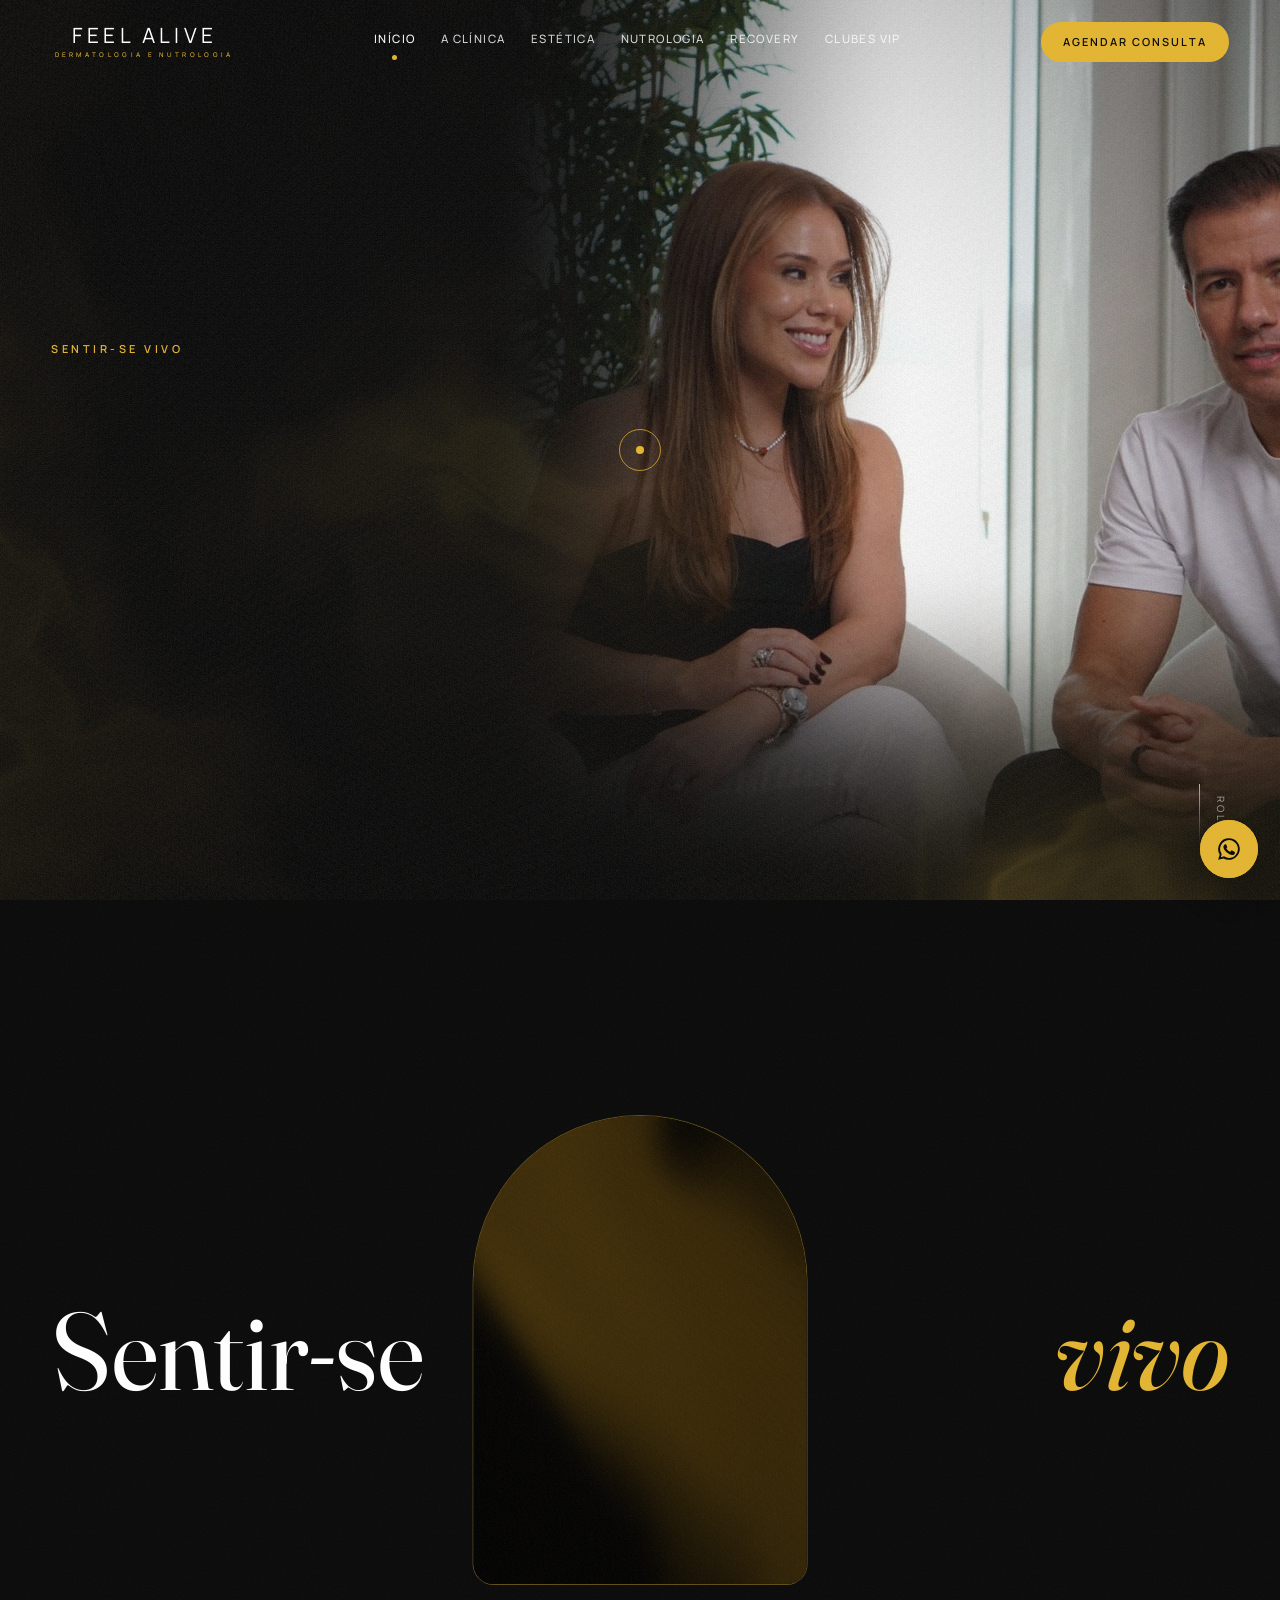
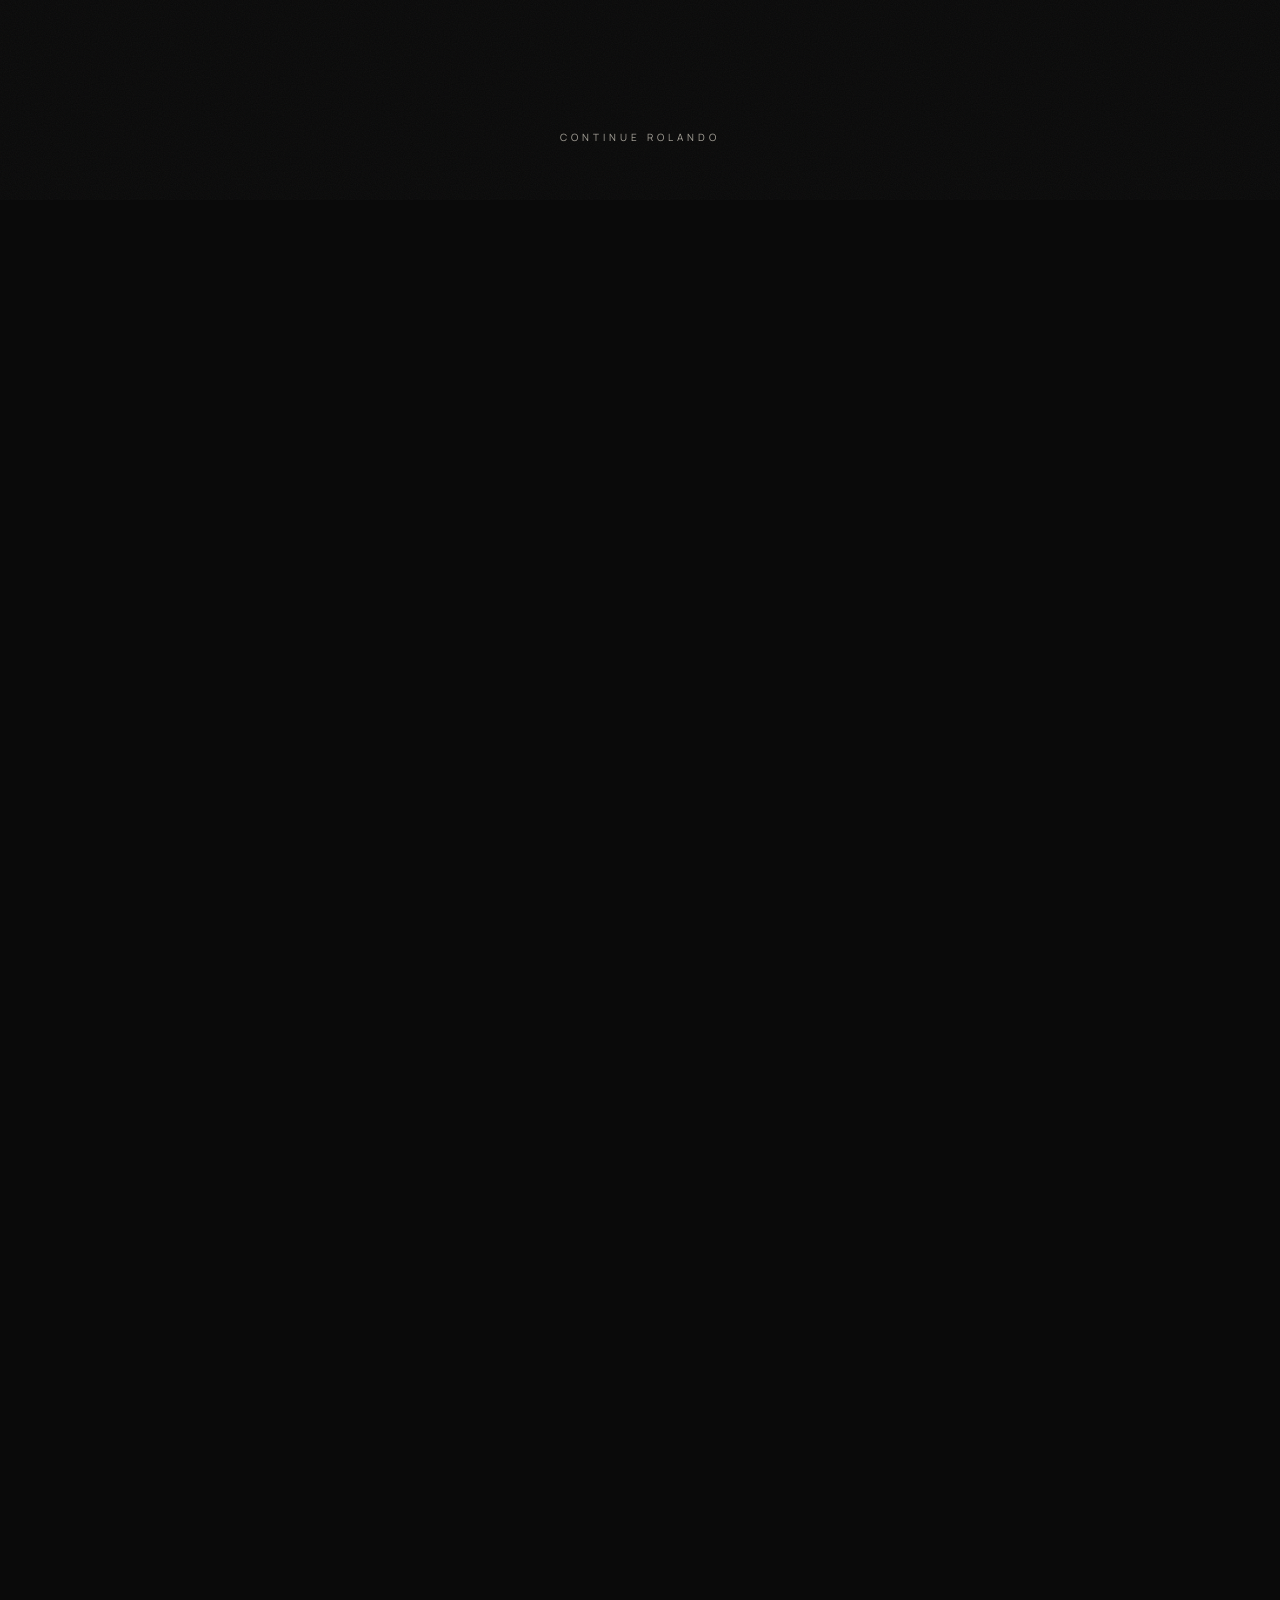
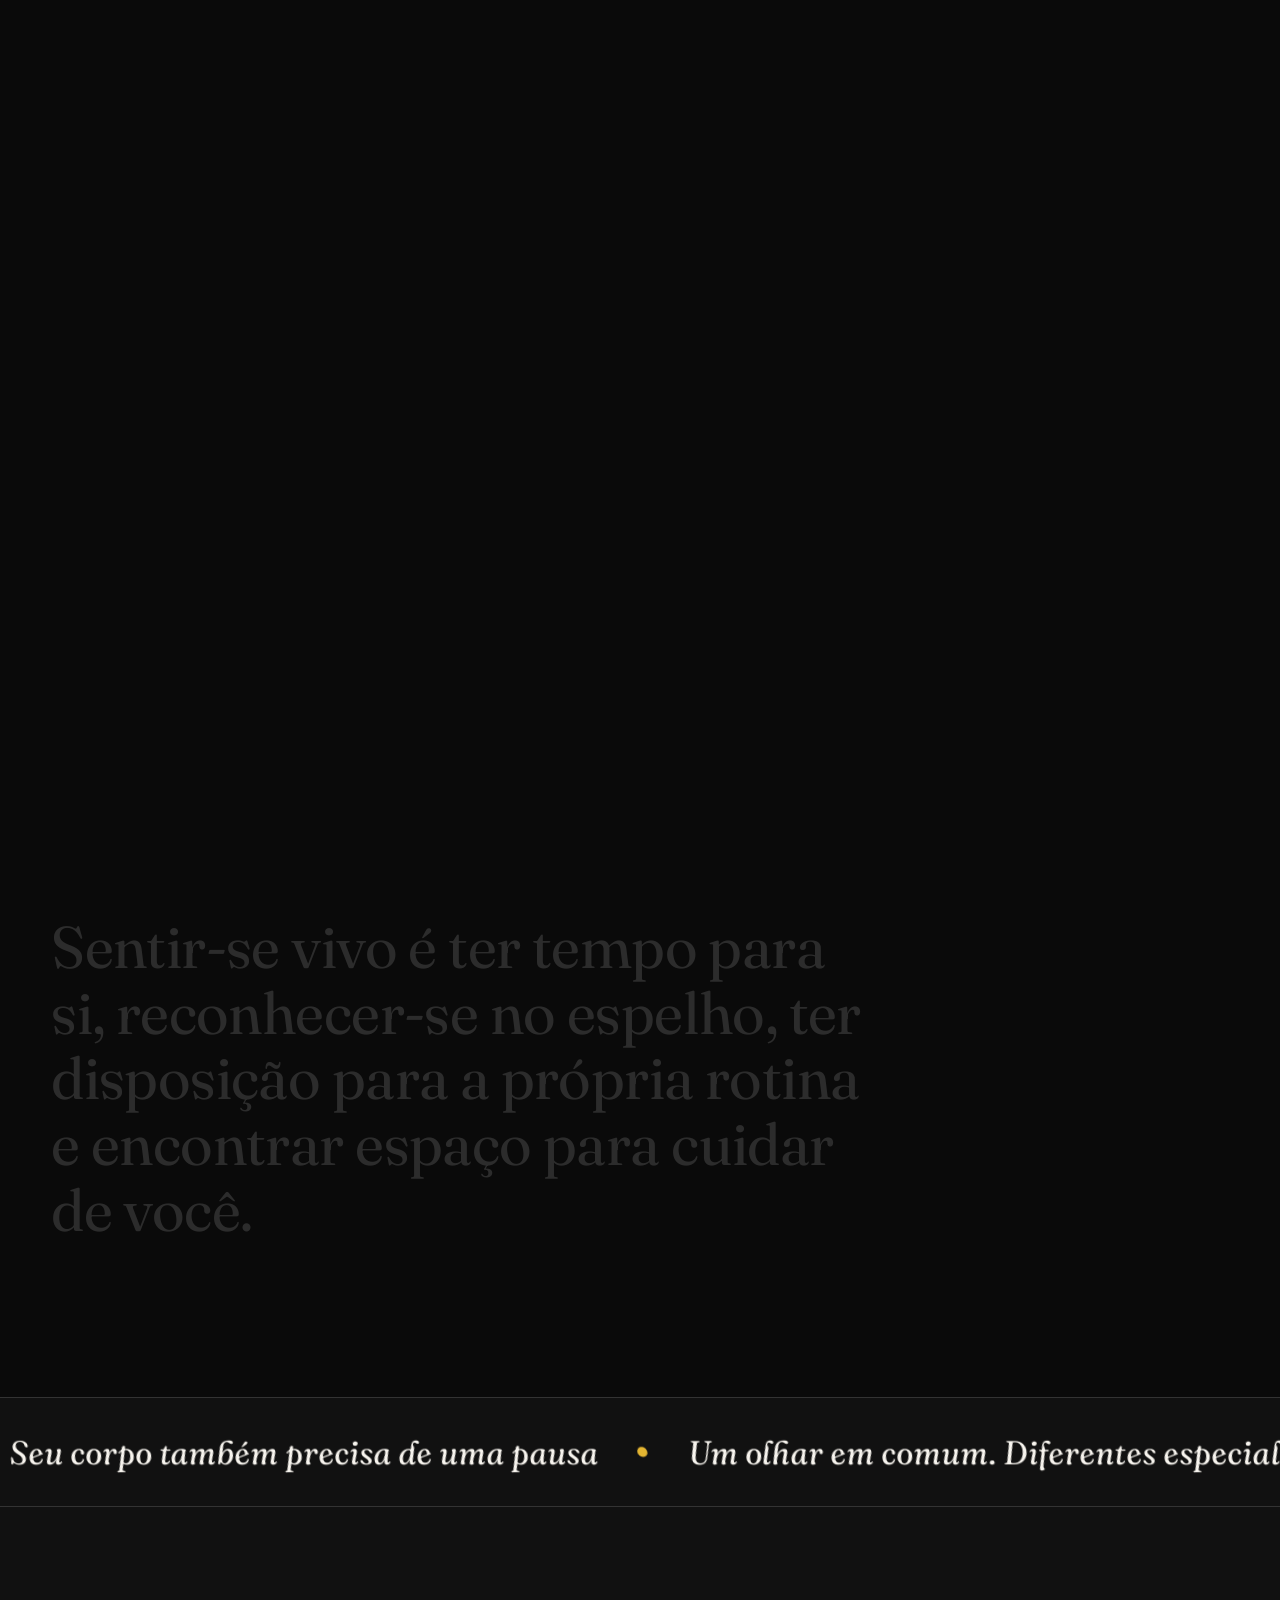
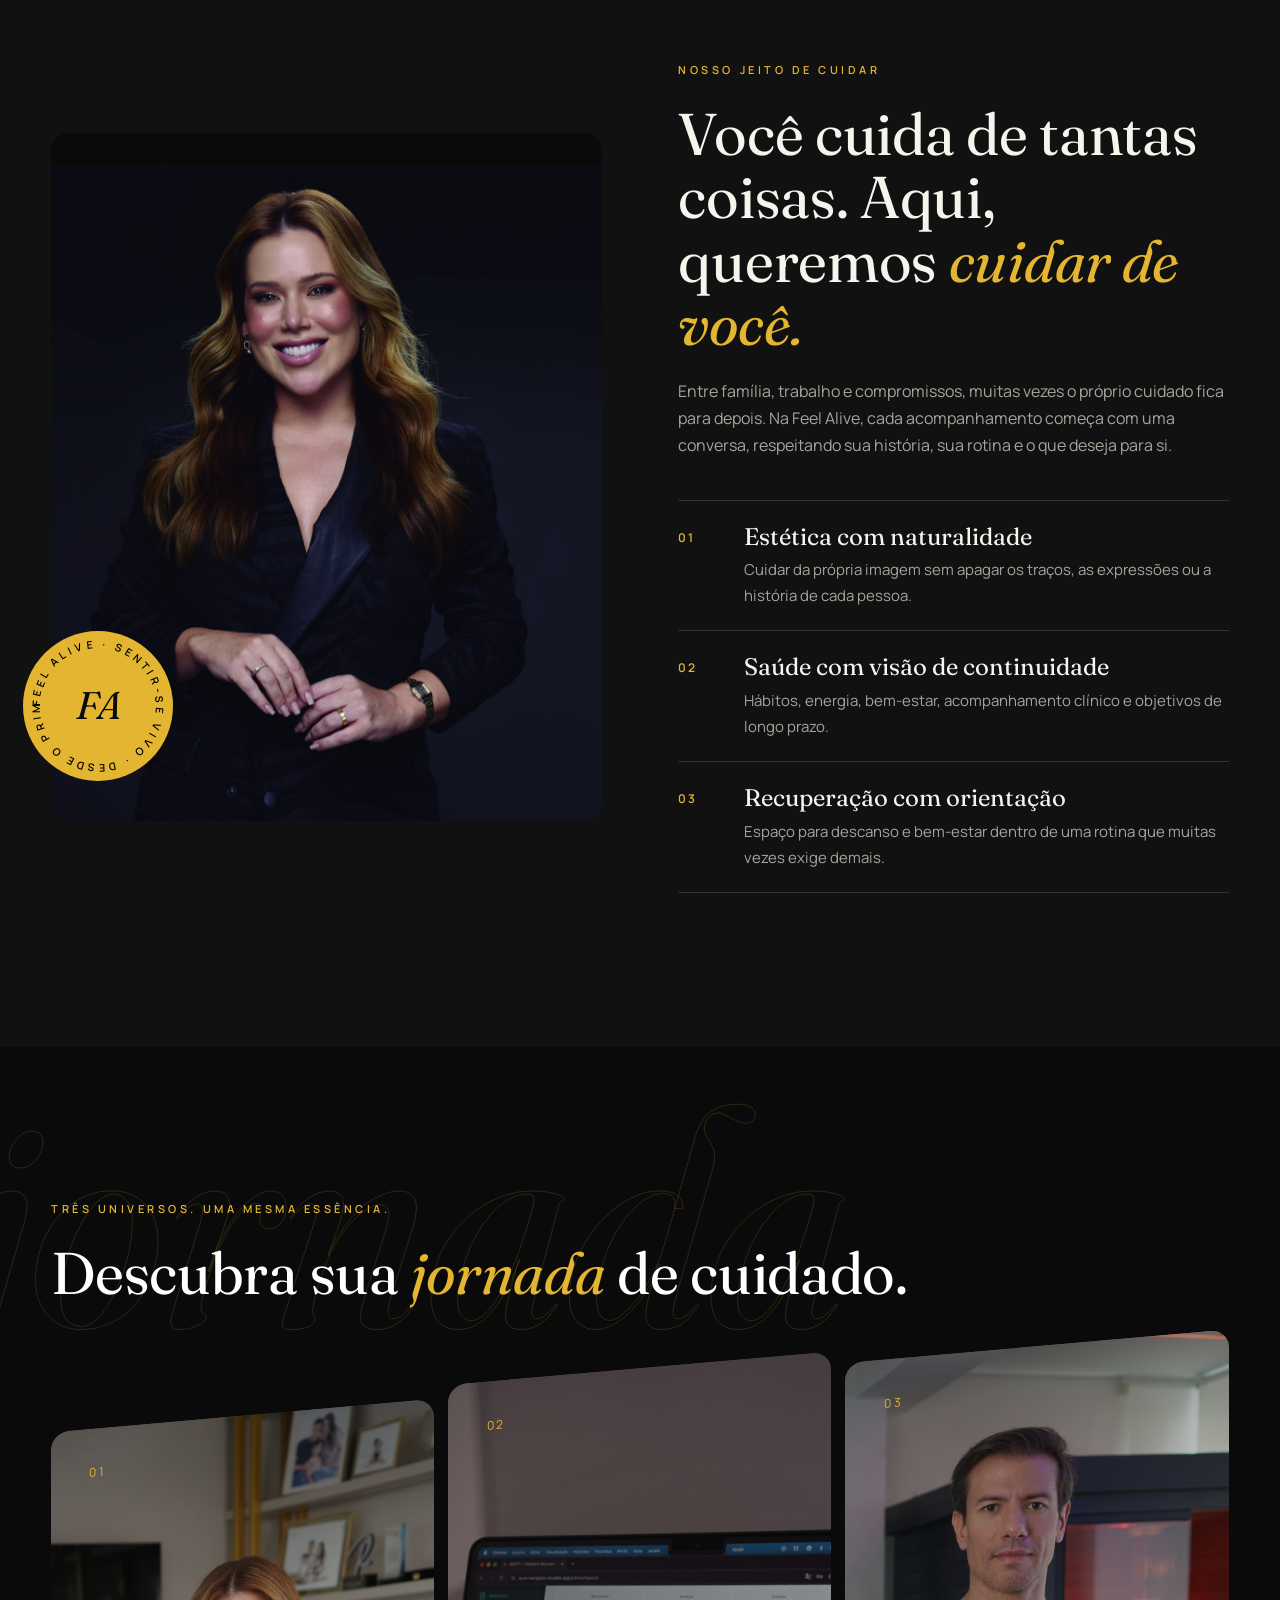
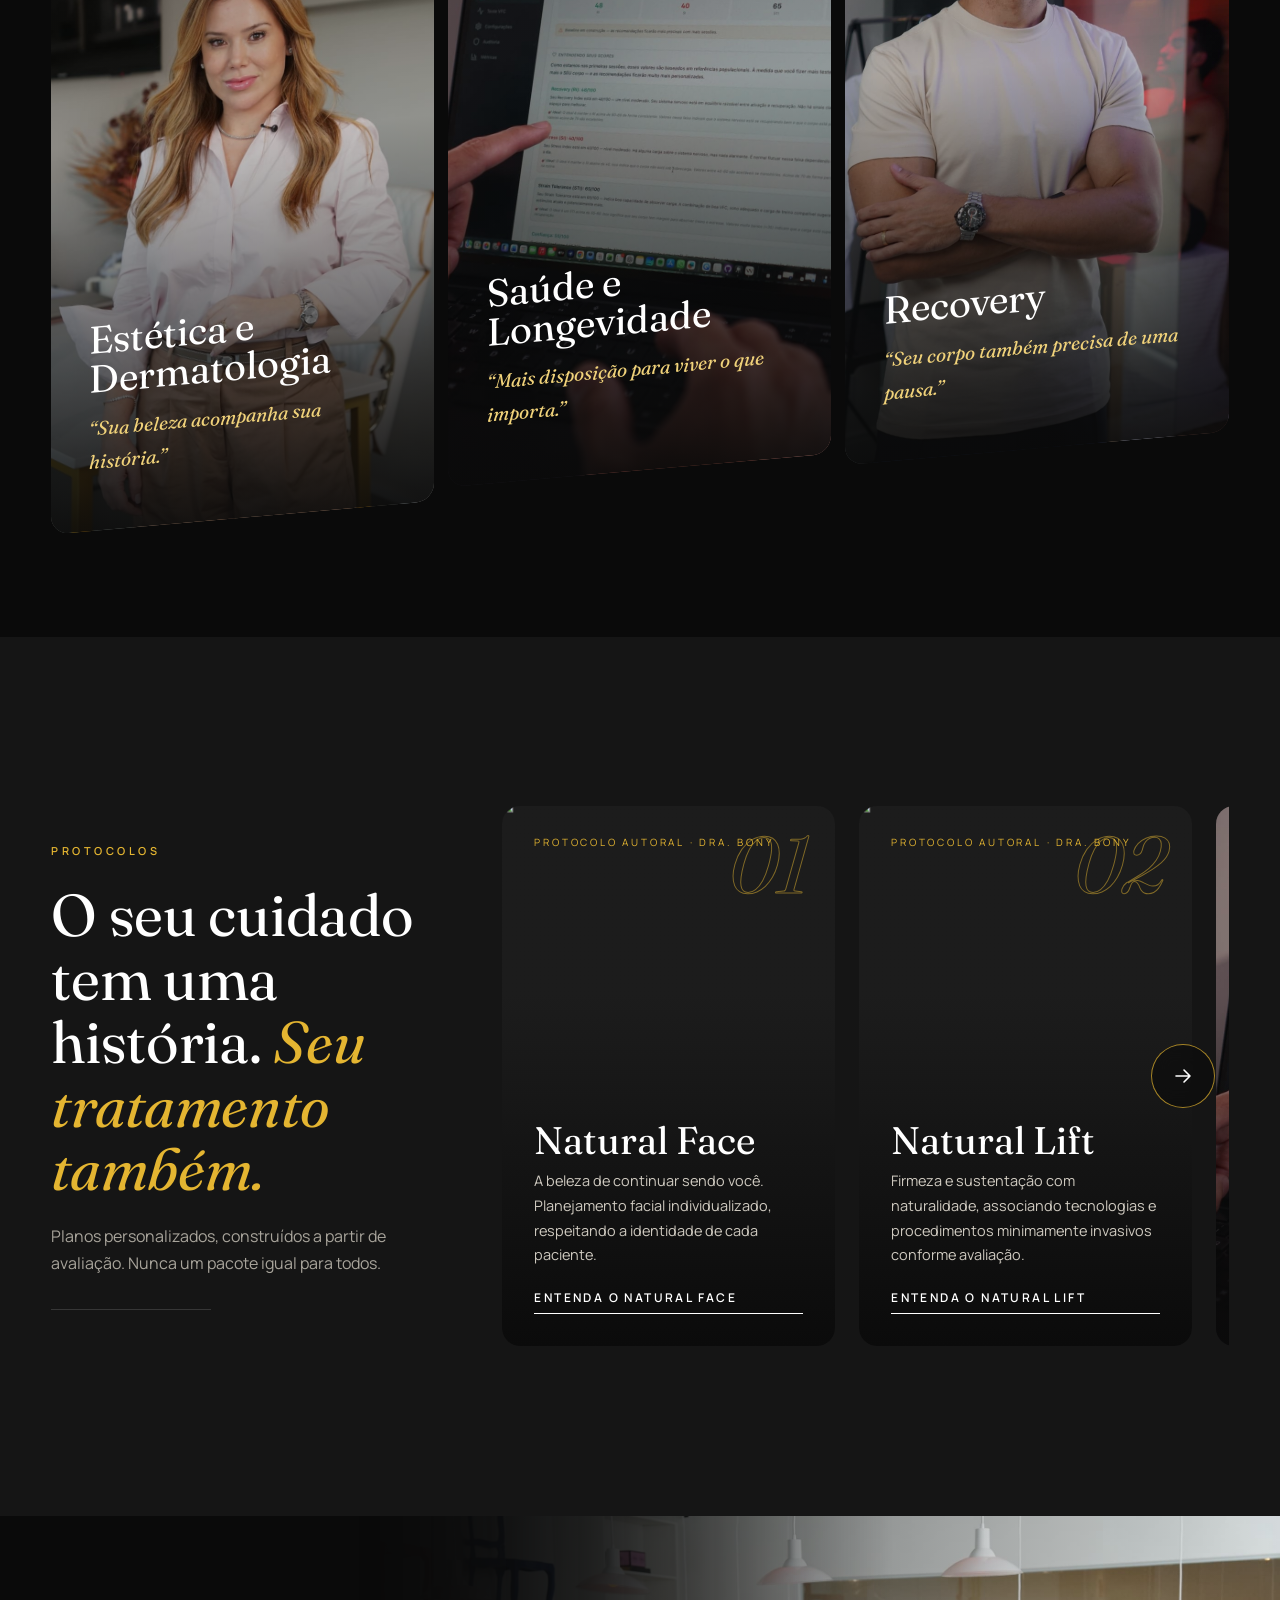
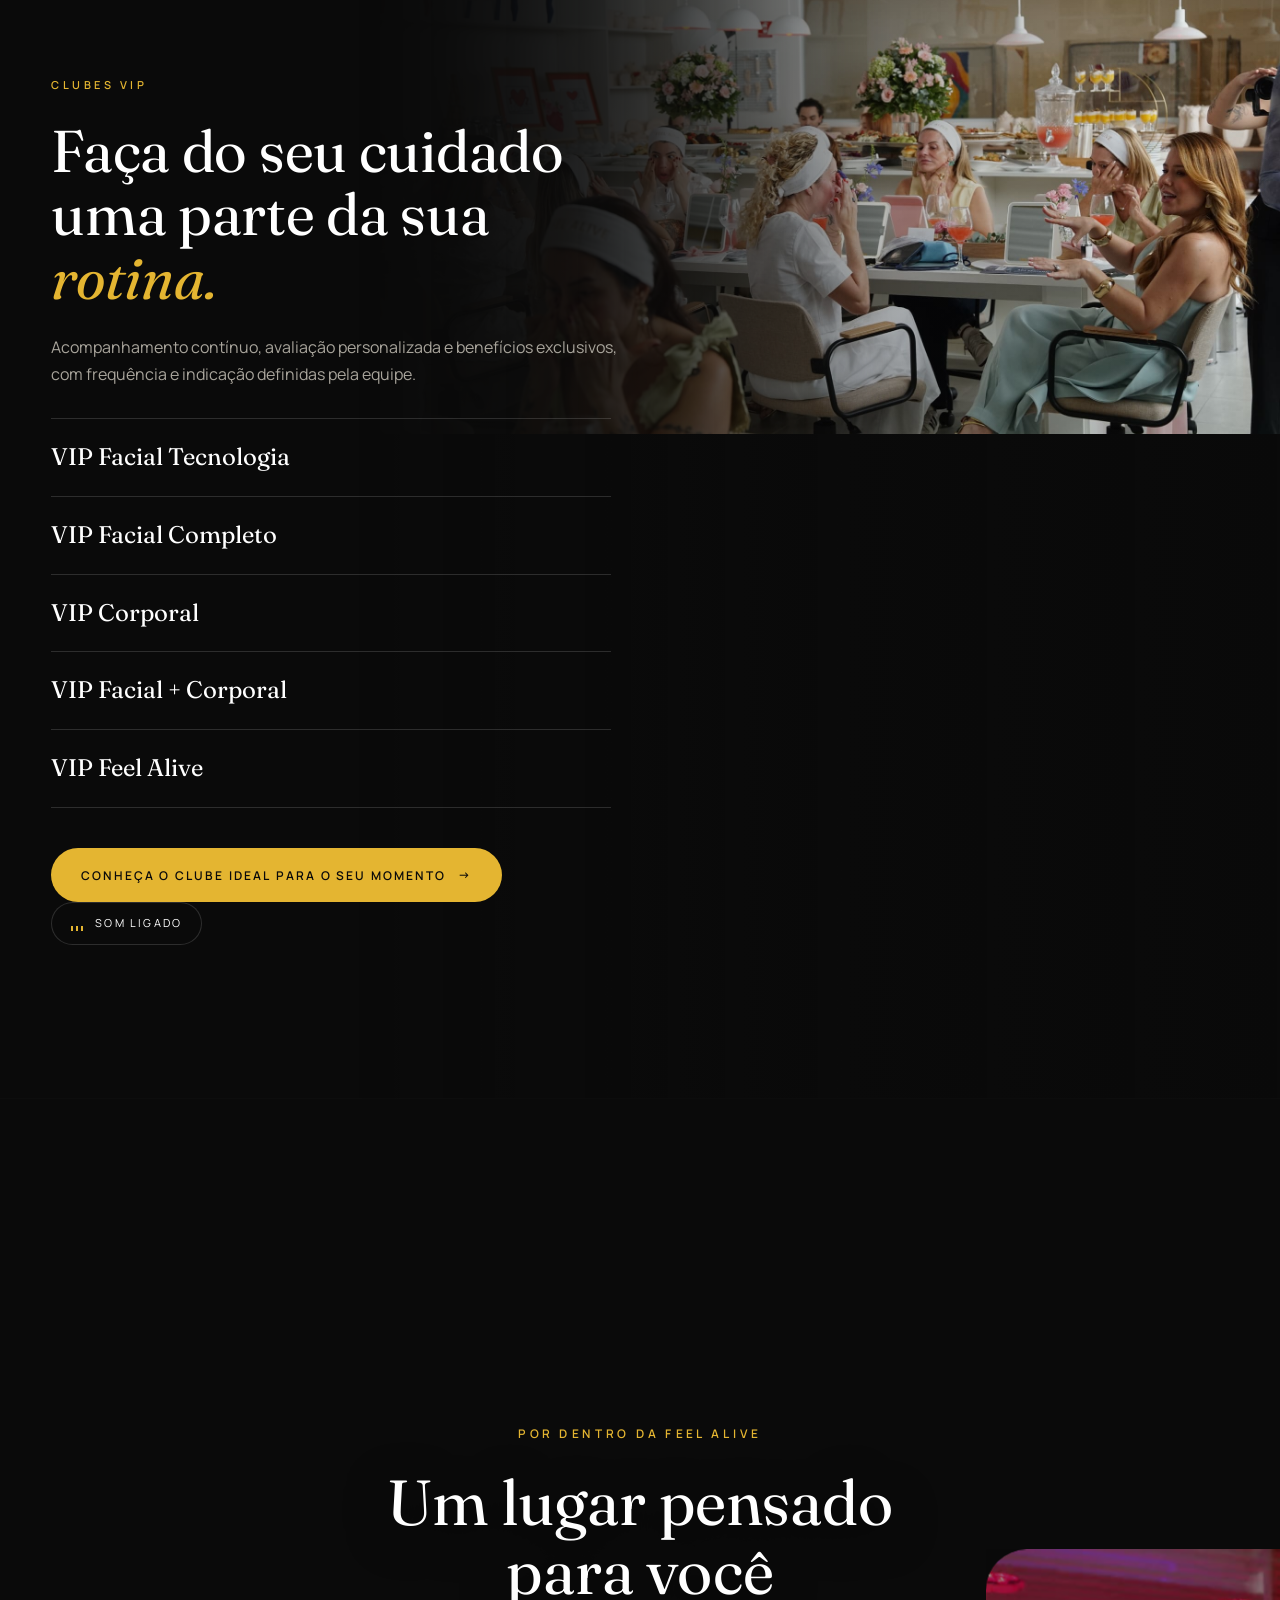
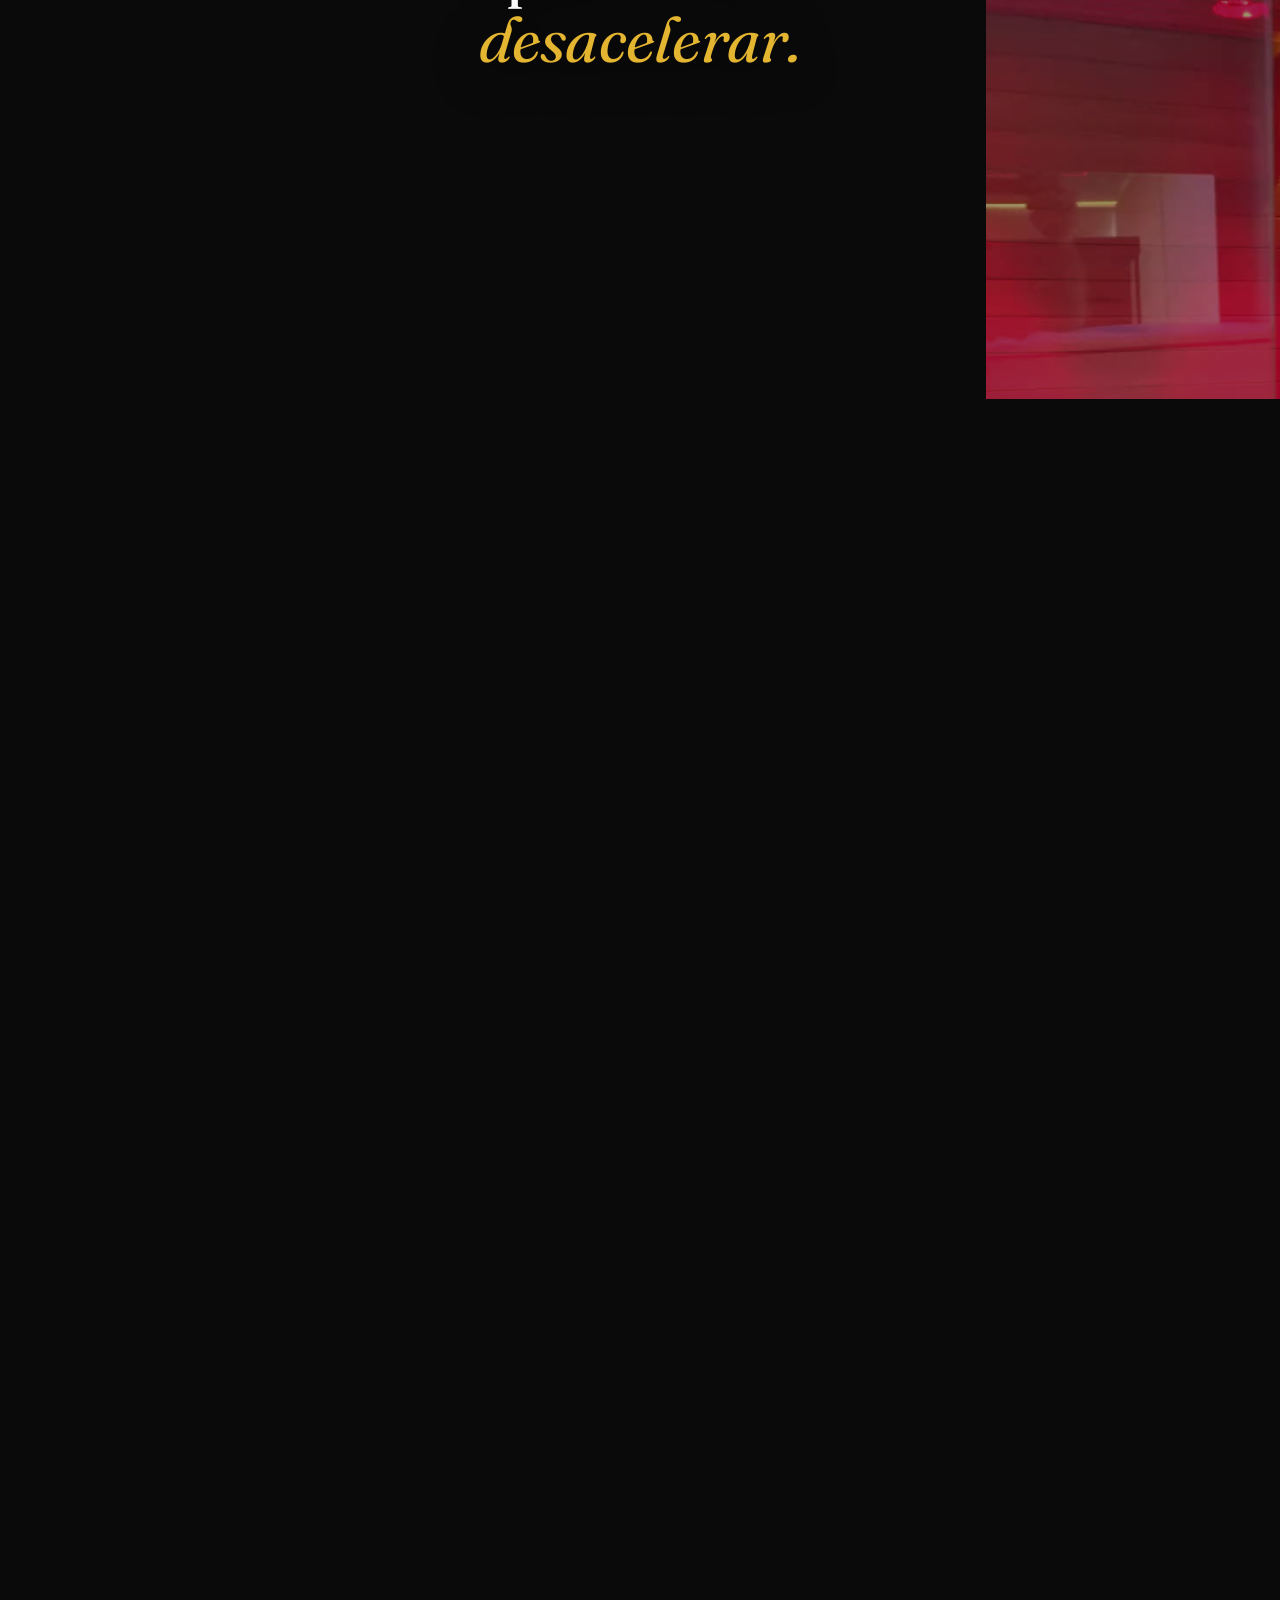
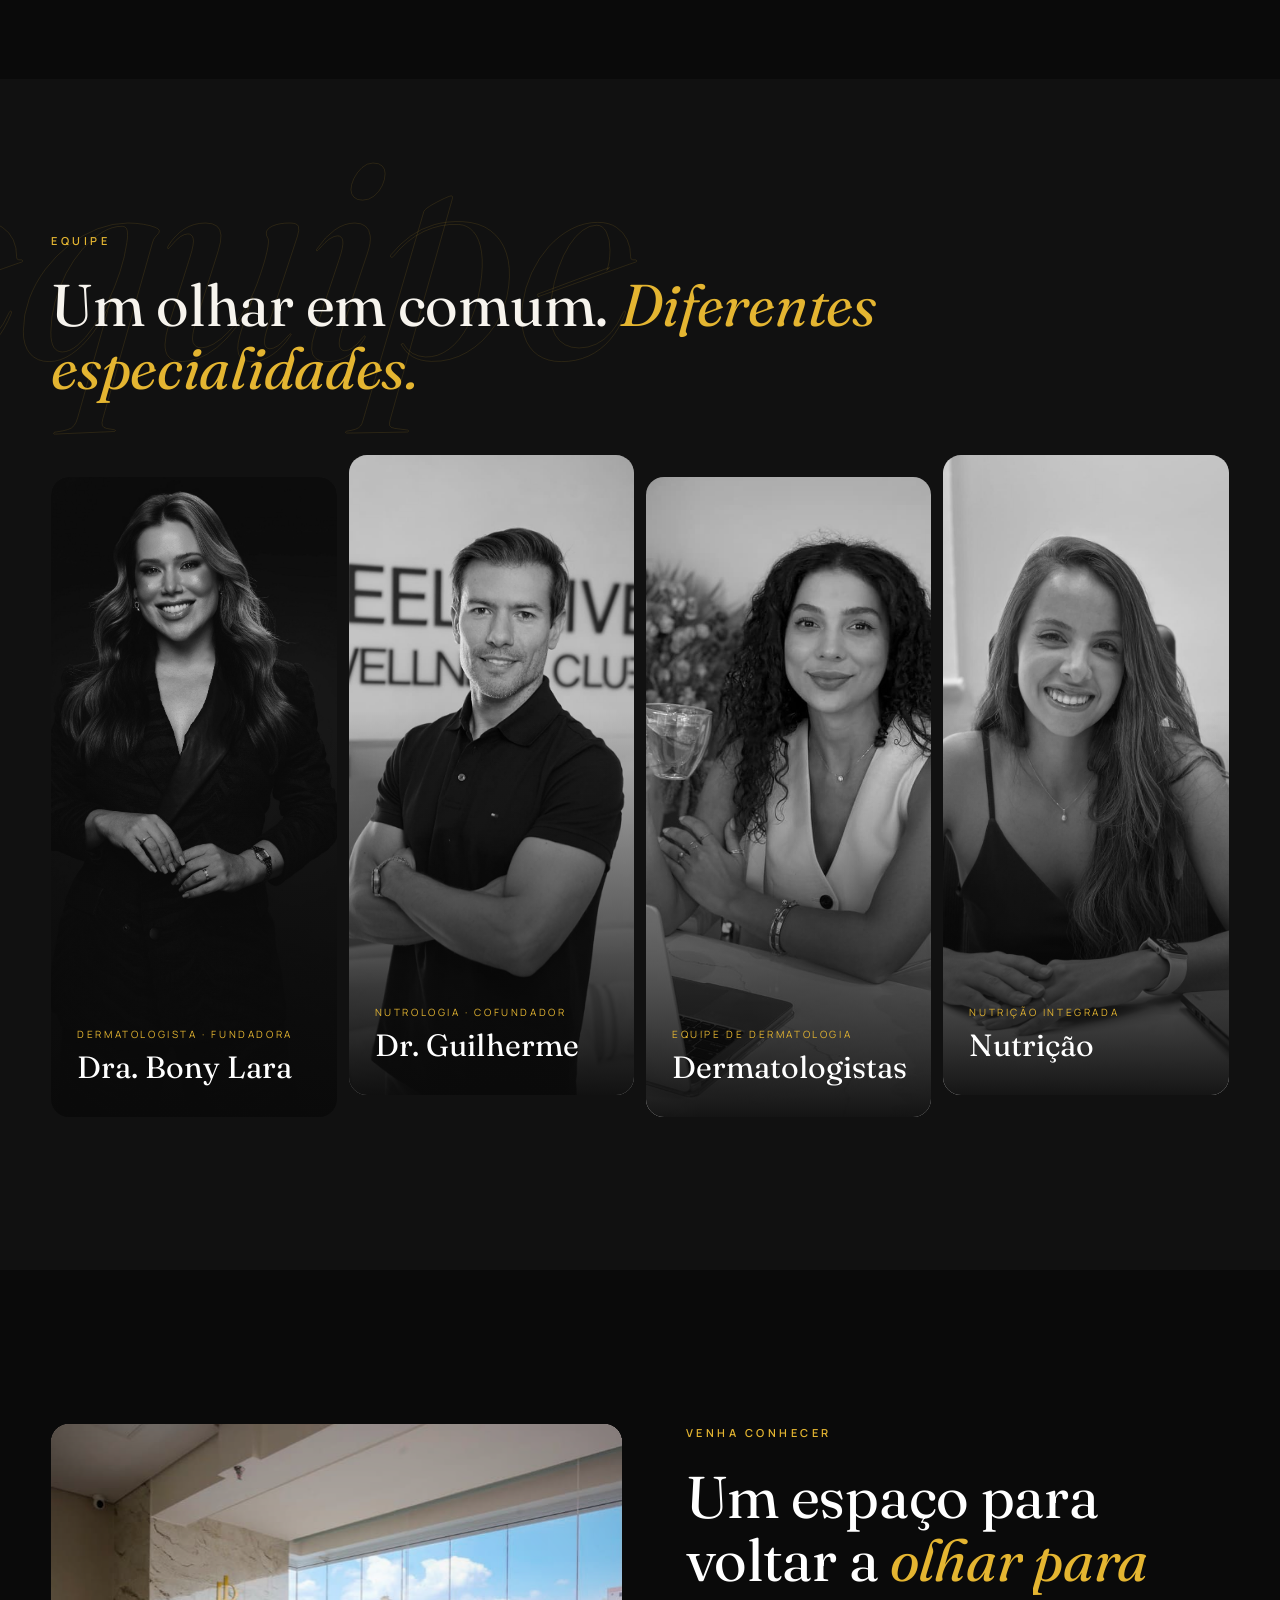
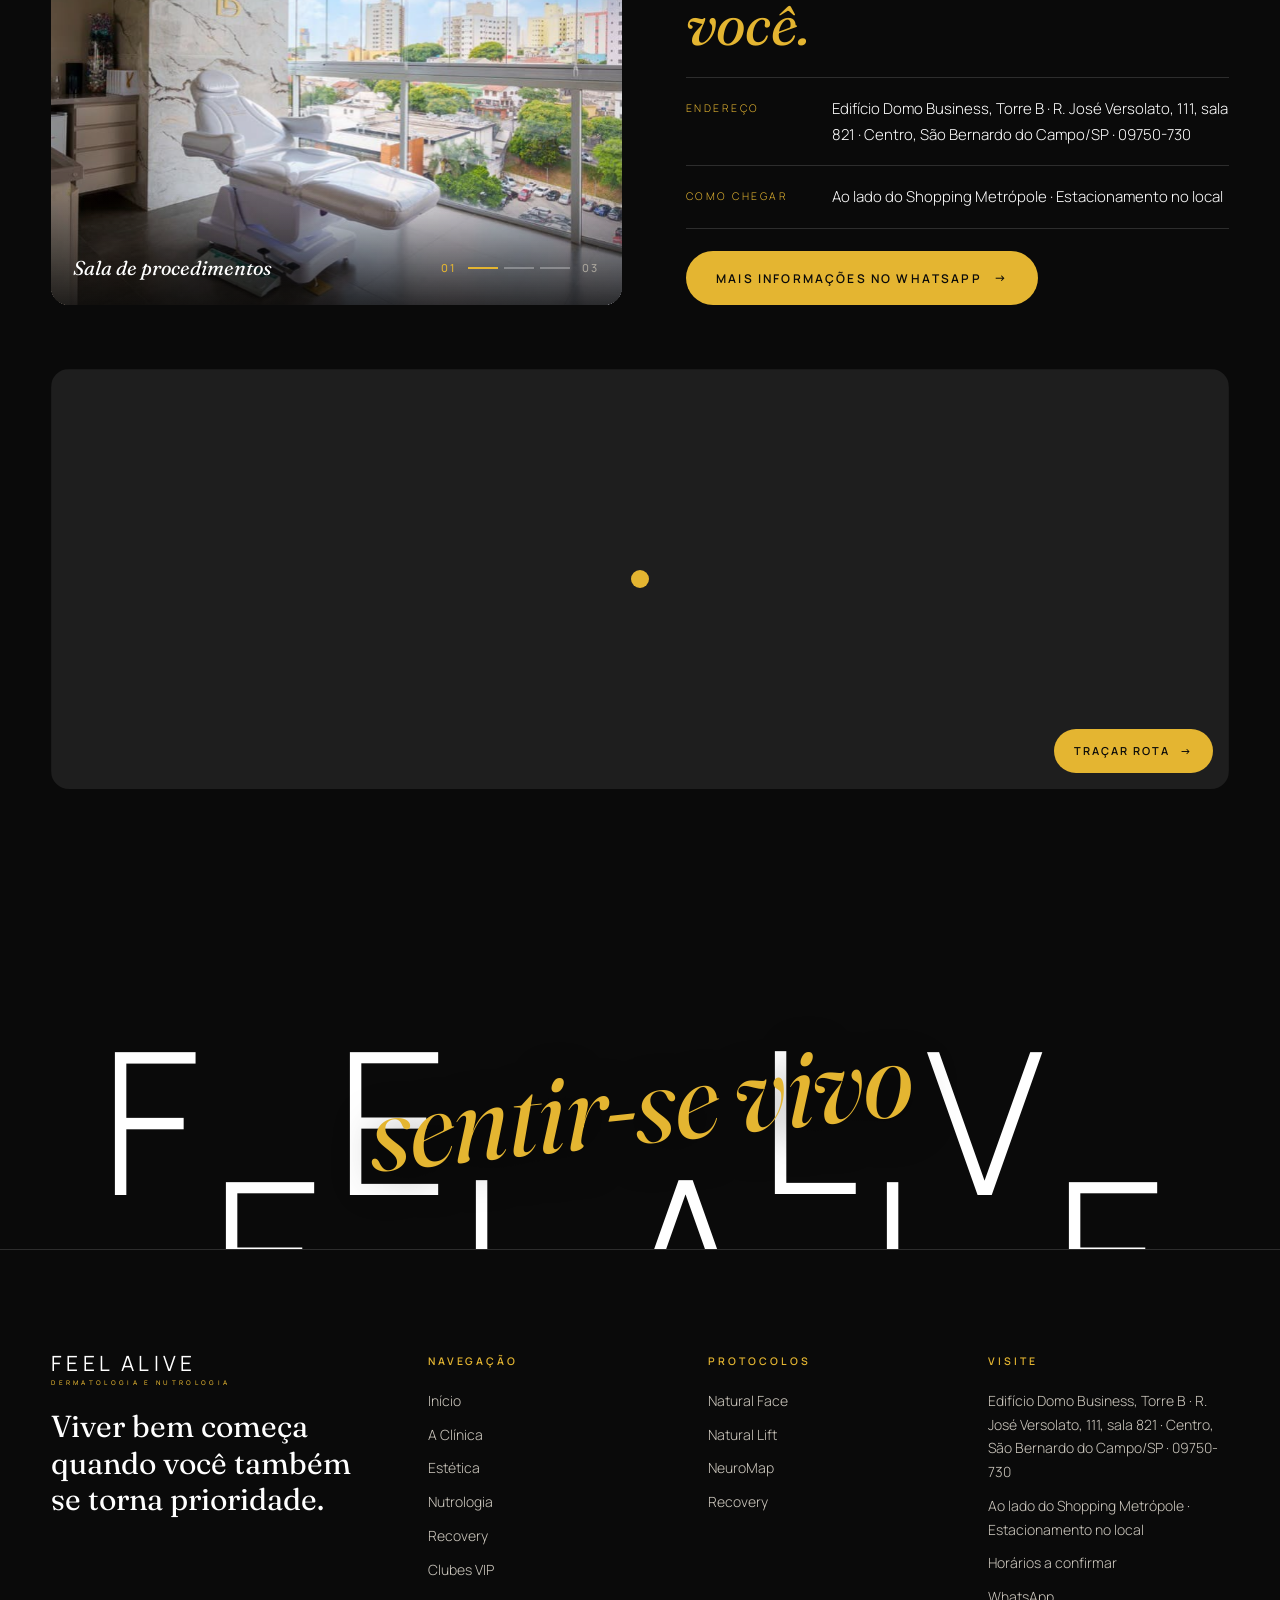
==== commit 3053fb53: "Add files via upload" ====
--- a/index.html
+++ b/index.html
@@ -13,10 +13,10 @@
   <link rel="preconnect" href="https://fonts.googleapis.com">
   <link rel="preconnect" href="https://fonts.gstatic.com" crossorigin>
   <link rel="stylesheet" href="https://fonts.googleapis.com/css2?family=Fraunces:ital,opsz,wght@0,9..144,400;1,9..144,400&family=Manrope:wght@300;400;500;600;700&display=swap">
-  <link rel="stylesheet" href="assets/css/style.css?v=20261136">
+  <link rel="stylesheet" href="assets/css/style.css?v=20261163">
   <script>try{var d=document.documentElement,s=sessionStorage;if(!matchMedia('(prefers-reduced-motion: reduce)').matches){if(!s.getItem('fa-visited'))d.classList.add('is-first');else if(s.getItem('fa-curtain'))d.classList.add('is-curtain')}}catch(e){}</script>
-  <script src="assets/js/gl.js?v=20261136" defer></script>
-  <script src="assets/js/main.js?v=20261136" defer></script>
+  <script src="assets/js/gl.js?v=20261163" defer></script>
+  <script src="assets/js/main.js?v=20261163" defer></script>
   <!-- Dados estruturados: validar telefone e horários antes de publicar -->
   <script type="application/ld+json">
   {
@@ -46,7 +46,7 @@
       <div class="hero__content">
         <span class="eyebrow hero__eyebrow">Sentir-se vivo</span>
         <div class="hero__slides">
-          <div class="hero__slide is-active">
+          <div data-img="assets/img/fundadores.jpg" class="hero__slide is-active">
             <h1 class="h1" data-split="chars">Viver bem começa quando você também se torna <em>prioridade.</em></h1>
             <p class="hero__sub">Dermatologia, saúde e recuperação em São Bernardo do Campo, com cuidados que respeitam sua individualidade e acompanham cada fase da vida.</p>
             <div class="hero__actions">
@@ -54,48 +54,8 @@
               <a class="link-line" href="#jornadas" style="color:#fff">Descubra sua jornada</a>
             </div>
           </div>
-          <div class="hero__slide" aria-hidden="true">
-            <p class="h1" data-split="chars">Sua beleza acompanha <em>sua história.</em></p>
-            <p class="hero__sub">Estética e dermatologia com naturalidade, conduzidas pela Dra. Bony Lara e equipe, para você continuar se reconhecendo em cada fase.</p>
-            <div class="hero__actions">
-              <a class="btn btn--gold" href="estetica.html" data-magnetic>Estética e dermatologia <span class="btn__arrow">→</span></a>
-              <a class="link-line" href="#jornadas" style="color:#fff">Descubra sua jornada</a>
-            </div>
-          </div>
-          <div class="hero__slide" aria-hidden="true">
-            <p class="h1" data-split="chars">Mais disposição para viver <em>o que importa.</em></p>
-            <p class="hero__sub">Nutrologia e nutrição com o Dr. Guilherme: hábitos, energia e longevidade, com acompanhamento de perto.</p>
-            <div class="hero__actions">
-              <a class="btn btn--gold" href="nutrologia.html" data-magnetic>Saúde e longevidade <span class="btn__arrow">→</span></a>
-              <a class="link-line" href="#jornadas" style="color:#fff">Descubra sua jornada</a>
-            </div>
-          </div>
-          <div class="hero__slide" aria-hidden="true">
-            <p class="h1" data-split="chars">Seu corpo também precisa de <em>uma pausa.</em></p>
-            <p class="hero__sub">Sauna, imersão fria, terapia de LED e massoterapia em um circuito orientado, dentro da própria clínica.</p>
-            <div class="hero__actions">
-              <a class="btn btn--gold" href="recovery.html" data-magnetic>Conheça o Recovery <span class="btn__arrow">→</span></a>
-              <a class="link-line" href="#jornadas" style="color:#fff">Descubra sua jornada</a>
-            </div>
-          </div>
-          <div class="hero__slide" aria-hidden="true">
-            <p class="h1" data-split="chars">Feel Alive. <em>Sentir-se vivo.</em></p>
-            <p class="hero__sub">Uma experiência de cuidado que acompanha a sua vida, do primeiro olhar ao acompanhamento contínuo.</p>
-            <div class="hero__actions">
-              <a class="btn btn--gold" href="clubes-vip.html" data-magnetic>Clubes VIP <span class="btn__arrow">→</span></a>
-              <a class="link-line" href="#jornadas" style="color:#fff">Descubra sua jornada</a>
-            </div>
-          </div>
-        </div>
-      </div>
-      <div class="film" role="group" aria-label="Temas do filme de abertura" data-reveal style="--d:900ms">
-        <button class="film__ch" data-caption="Um gesto simples diante do espelho."><span class="film__bar"><i></i></span><span><span class="film__t">01</span> <span class="film__label">A vida acontecendo</span></span></button>
-        <button class="film__ch" data-caption="Uma conversa que começa pela escuta."><span class="film__bar"><i></i></span><span><span class="film__t">02</span> <span class="film__label">O cuidado</span></span></button>
-        <button class="film__ch" data-caption="Energia e disposição acompanhadas de perto."><span class="film__bar"><i></i></span><span><span class="film__t">03</span> <span class="film__label">A saúde</span></span></button>
-        <button class="film__ch" data-caption="Água, vapor e luz: o corpo também desacelera."><span class="film__bar"><i></i></span><span><span class="film__t">04</span> <span class="film__label">A recuperação</span></span></button>
-        <button class="film__ch" data-caption="Feel Alive. Sentir-se vivo."><span class="film__bar"><i></i></span><span><span class="film__t">05</span> <span class="film__label">A essência</span></span></button>
-      </div>
-      <p class="film__caption" aria-live="polite"></p>
+        </div>
+      </div>
     </div>
     <span class="scroll-hint">Role</span>
   </section>
@@ -227,14 +187,14 @@
         <button class="carousel__btn carousel__btn--next" data-next aria-label="Ver mais protocolos"><svg viewBox="0 0 24 24" aria-hidden="true"><path d="M5 12h14M13 6l6 6-6 6"/></svg></button>
       <div class="carousel__track">
         <a class="proto" href="estetica.html#natural-face" data-cursor="Ver">
-          <div class="proto__bg"><img src="assets/img/protocolo-face-depois.jpg" alt="" loading="lazy" style="object-position:0 0"></div>
+          <div class="proto__bg"><img src="assets/img/natural-face.png" alt="" loading="lazy" style="object-position:50% 25%"></div>
           <span class="proto__tag">Protocolo autoral · Dra. Bony</span><span class="proto__idx">01</span>
           <h3>Natural Face</h3>
           <p>A beleza de continuar sendo você. Planejamento facial individualizado, respeitando a identidade de cada paciente.</p>
           <span class="link-line">Entenda o Natural Face</span>
         </a>
         <a class="proto" href="estetica.html#natural-lift" data-cursor="Ver">
-          <div class="proto__bg"><img src="assets/img/protocolo-lift-depois.jpg" alt="" loading="lazy" style="object-position:0 0"></div>
+          <div class="proto__bg"><img src="assets/img/natural-lift.JPG" alt="" loading="lazy" style="object-position:50% 35%"></div>
           <span class="proto__tag">Protocolo autoral · Dra. Bony</span><span class="proto__idx">02</span>
           <h3>Natural Lift</h3>
           <p>Firmeza e sustentação com naturalidade, associando tecnologias e procedimentos minimamente invasivos conforme avaliação.</p>
@@ -261,10 +221,8 @@
 
   <!-- 05 / CLUBES VIP -->
   <section class="section vip-band section--expand" aria-labelledby="vip-t">
-    <figure class="vip-band__photo vip-slides" data-slides aria-hidden="true">
-      <img class="is-active" src="assets/img/clubes-vip-hero.jpg" alt="" style="object-position:62% 40%">
-      <img src="assets/img/clubes-grupo.jpg" alt="" loading="lazy" style="object-position:50% 40%">
-      <img src="assets/img/clubes-evento.jpg" alt="" loading="lazy" style="object-position:50% 40%">
+    <figure class="vip-band__photo vip-video" aria-hidden="true">
+      <video src="assets/video/videovips.mp4" poster="assets/img/clubes-vip-hero.jpg" loop playsinline preload="none"></video>
     </figure>
     <div class="vip-band__ring"></div><div class="vip-band__ring"></div>
     <div class="container">
@@ -281,6 +239,7 @@
       <div style="margin-top:40px" data-reveal>
         <a class="btn btn--gold" href="clubes-vip.html" data-magnetic>Conheça o clube ideal para o seu momento <span class="btn__arrow">→</span></a>
       </div>
+      <button class="sound-btn vip-sound is-on" data-vip-sound aria-pressed="true" type="button"><span class="sound-btn__eq" aria-hidden="true"><i></i><i></i><i></i></span><span class="sound-btn__txt">Som ligado</span></button>
     </div>
   </section>
 
@@ -288,7 +247,6 @@
   <section class="depth" data-scene aria-label="Por dentro da Feel Alive">
     <div class="depth__sticky">
       <div class="depth__stage">
-        <figure class="depth__item" style="--x:-28vw;--y:-12vh;--z:-500"><img src="assets/img/clinica-espaco.jpg" alt="" loading="lazy"></figure>
         <figure class="depth__item" style="--x:26vw;--y:10vh;--z:-1250"><img src="assets/img/recovery-sauna.jpg" alt="" loading="lazy"></figure>
         <figure class="depth__item" style="--x:-22vw;--y:16vh;--z:-2000"><video src="assets/video/recovery-pressoterapia.mp4" poster="assets/img/recovery-pressoterapia.jpg" autoplay muted loop playsinline preload="metadata" aria-hidden="true"></video></figure>
         <figure class="depth__item" style="--x:30vw;--y:-14vh;--z:-2750"><video src="assets/video/recovery-imersao.mp4" poster="assets/img/recovery-imersao.jpg" autoplay muted loop playsinline preload="metadata" aria-hidden="true"></video></figure>
@@ -313,7 +271,6 @@
       <div class="team" data-reveal>
         <article class="member" tabindex="0">
           <div class="member__img"><img src="assets/img/dra-bony.jpg" alt="Dra. Bony Lara" loading="lazy"></div>
-          <span class="member__vert">Dra. Bony Lara</span>
           <div class="member__body">
             <span class="member__role">Dermatologista · Fundadora</span>
             <h3 class="member__name">Dra. Bony Lara</h3>
@@ -322,7 +279,6 @@
         </article>
         <article class="member" tabindex="0">
           <div class="member__img"><img src="assets/img/dr-guilherme.jpg" alt="Dr. Guilherme" loading="lazy"></div>
-          <span class="member__vert">Dr. Guilherme</span>
           <div class="member__body">
             <span class="member__role">Nutrologia · Cofundador</span>
             <h3 class="member__name">Dr. Guilherme</h3>
@@ -331,7 +287,6 @@
         </article>
         <article class="member" tabindex="0">
           <div class="member__img"><img src="assets/img/jornada-recovery.jpg" alt="Equipe de dermatologia" loading="lazy"></div>
-          <span class="member__vert">Dermatologia</span>
           <div class="member__body">
             <span class="member__role">Equipe de dermatologia</span>
             <h3 class="member__name">Dermatologistas</h3>
@@ -340,7 +295,6 @@
         </article>
         <article class="member" tabindex="0">
           <div class="member__img"><img src="assets/img/equipe-nutricao.jpg" alt="Equipe de nutrição" loading="lazy"></div>
-          <span class="member__vert">Nutrição</span>
           <div class="member__body">
             <span class="member__role">Nutrição integrada</span>
             <h3 class="member__name">Nutrição</h3>
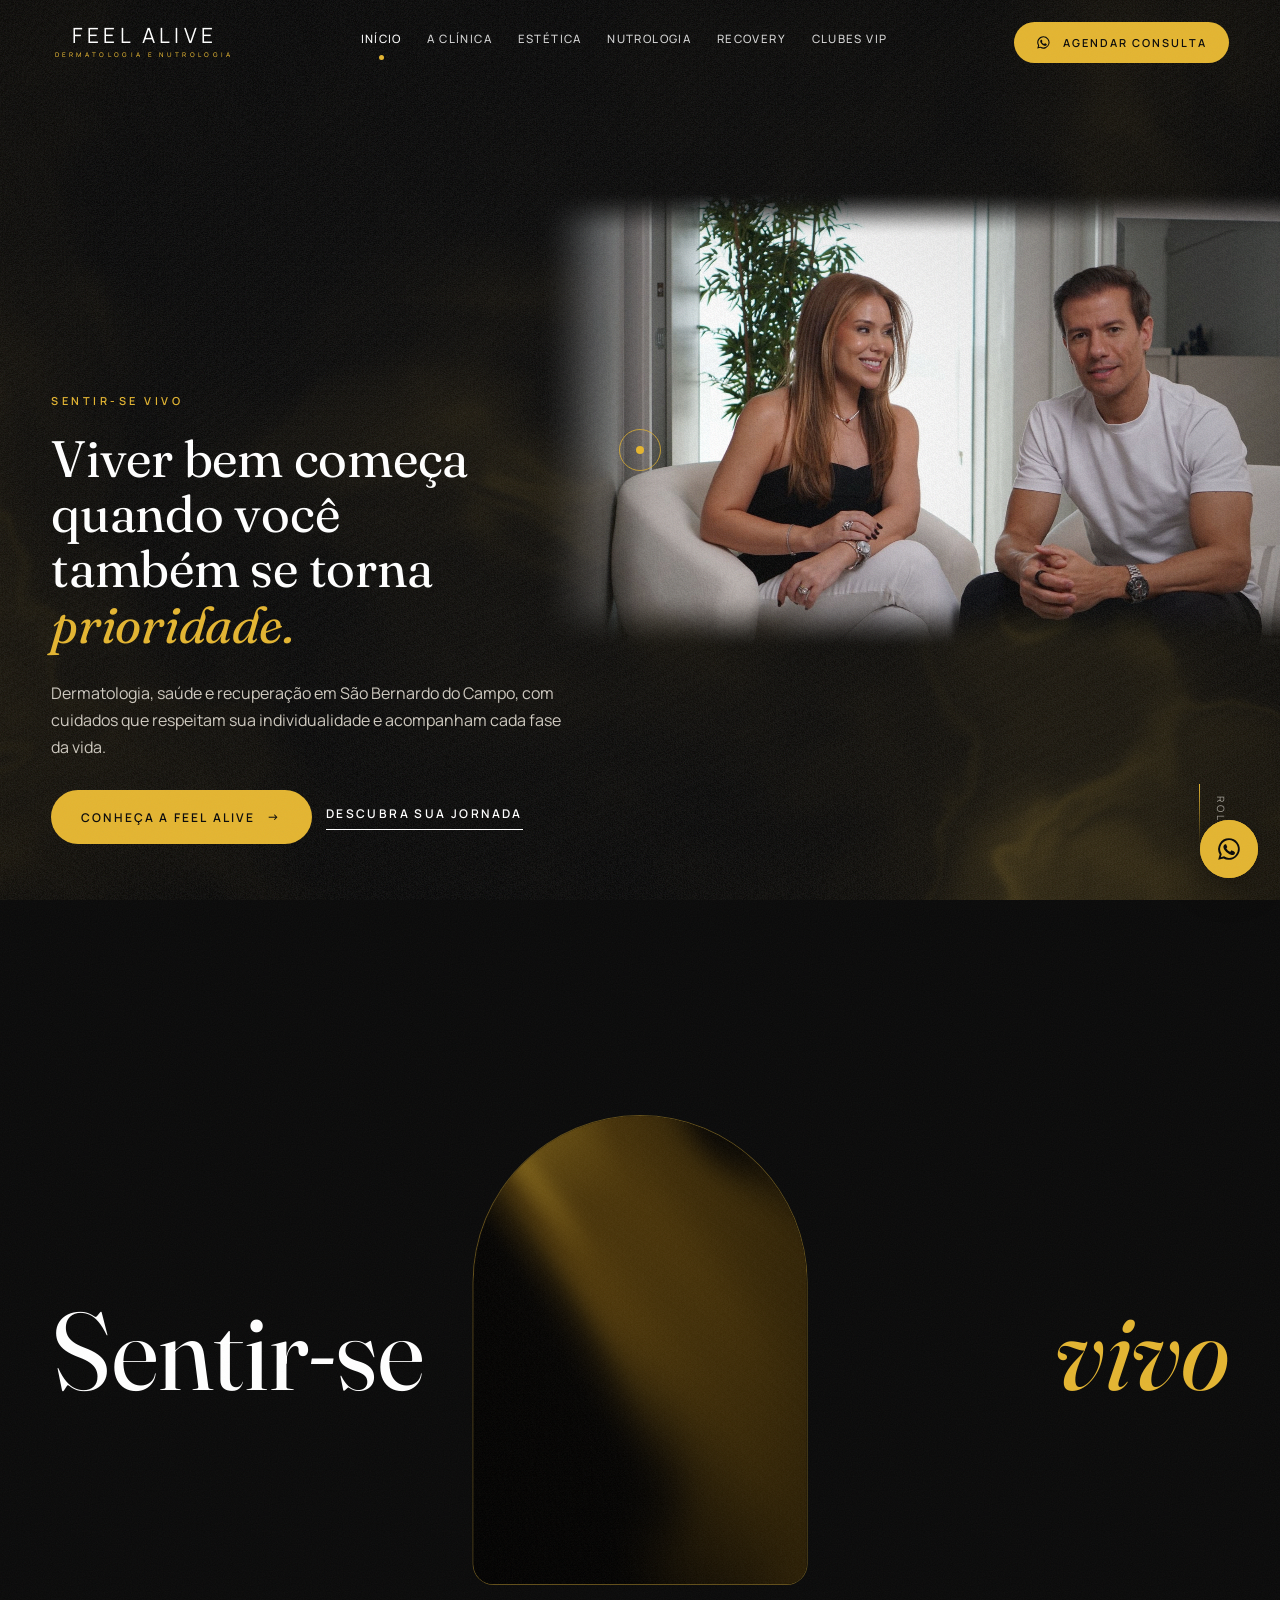
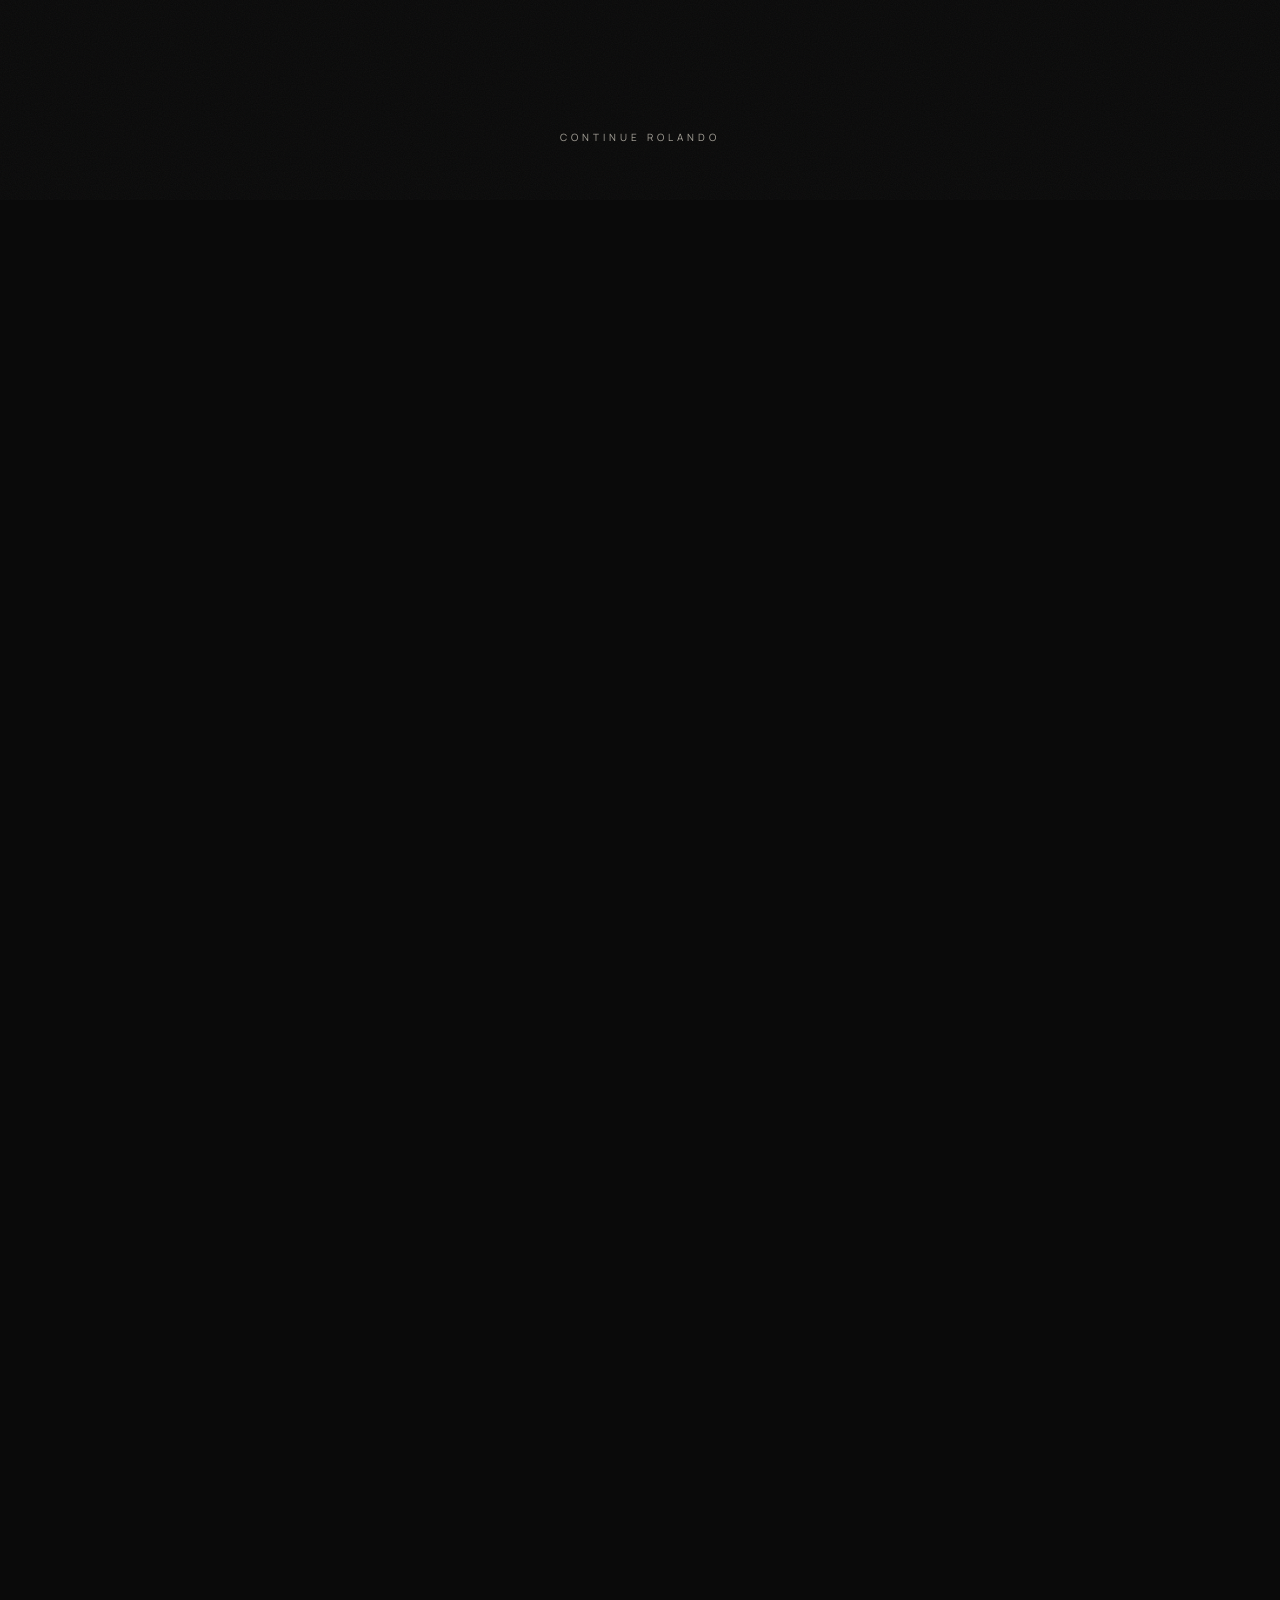
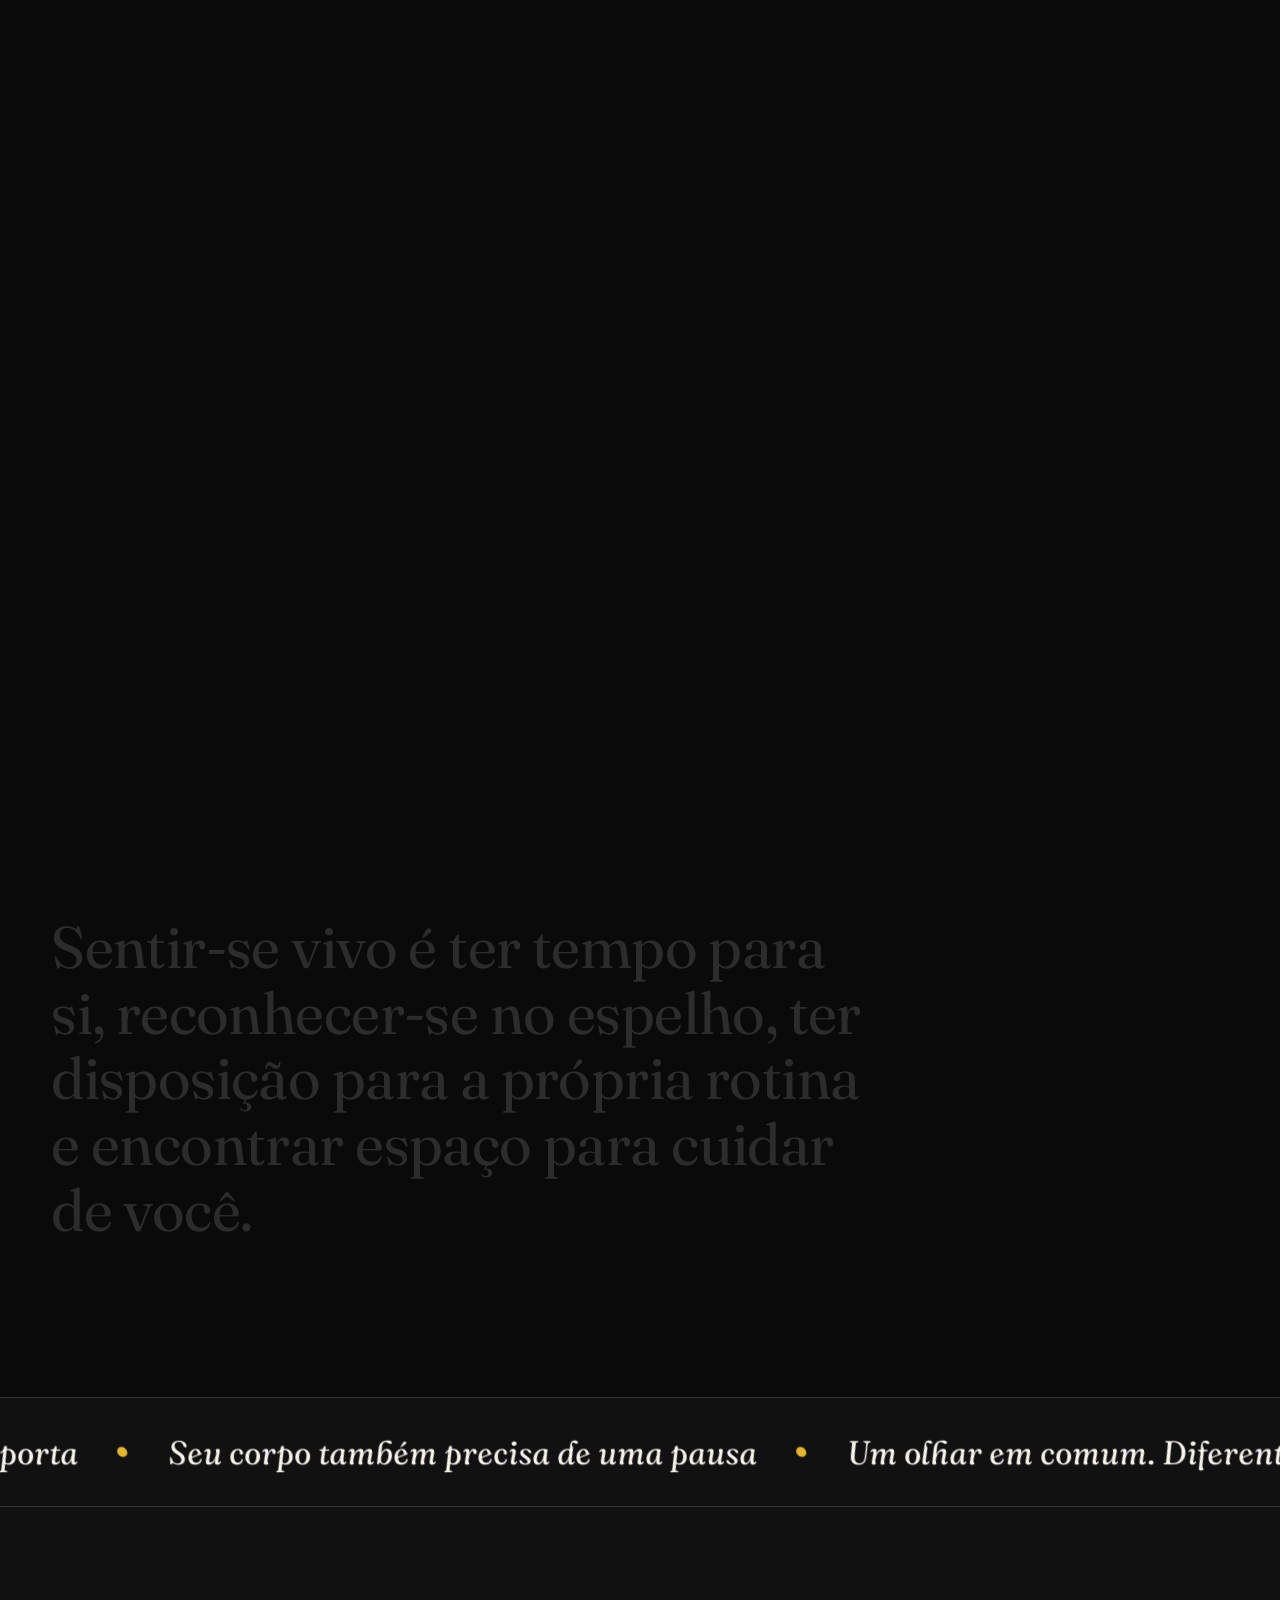
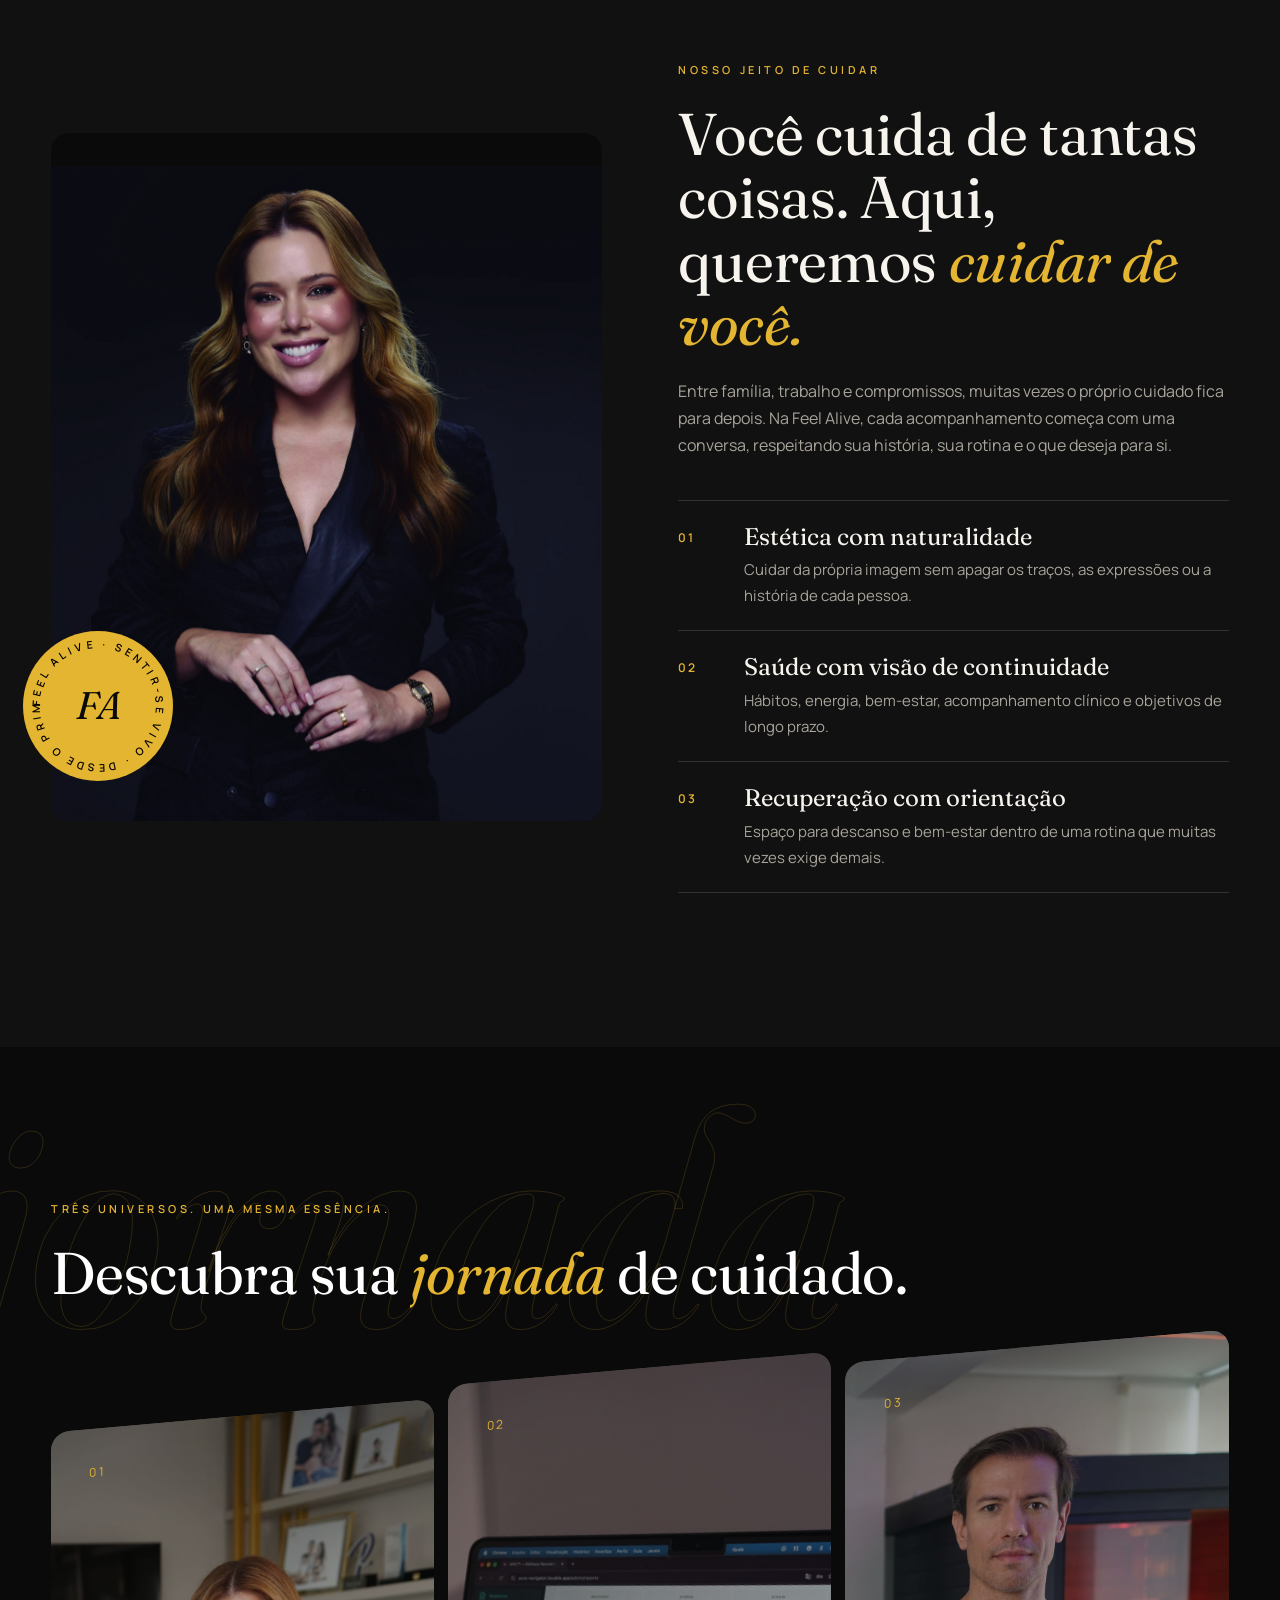
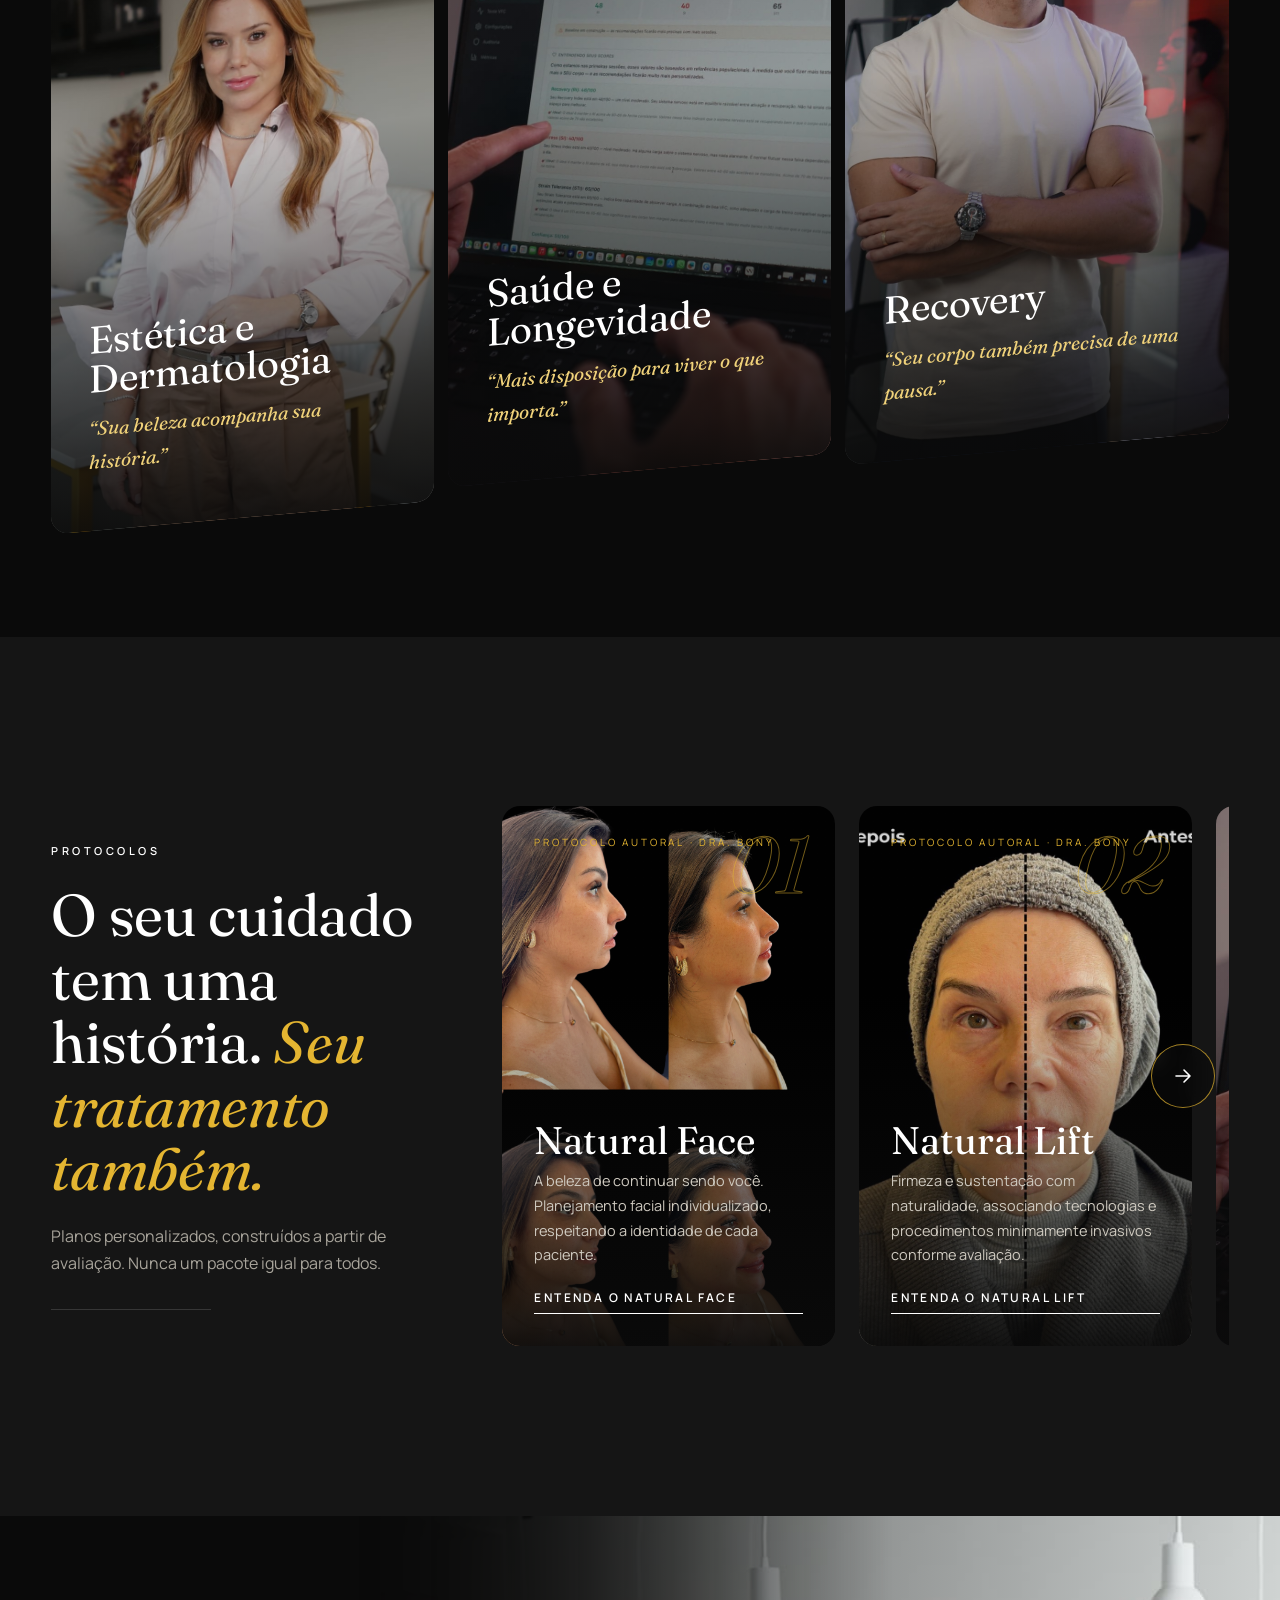
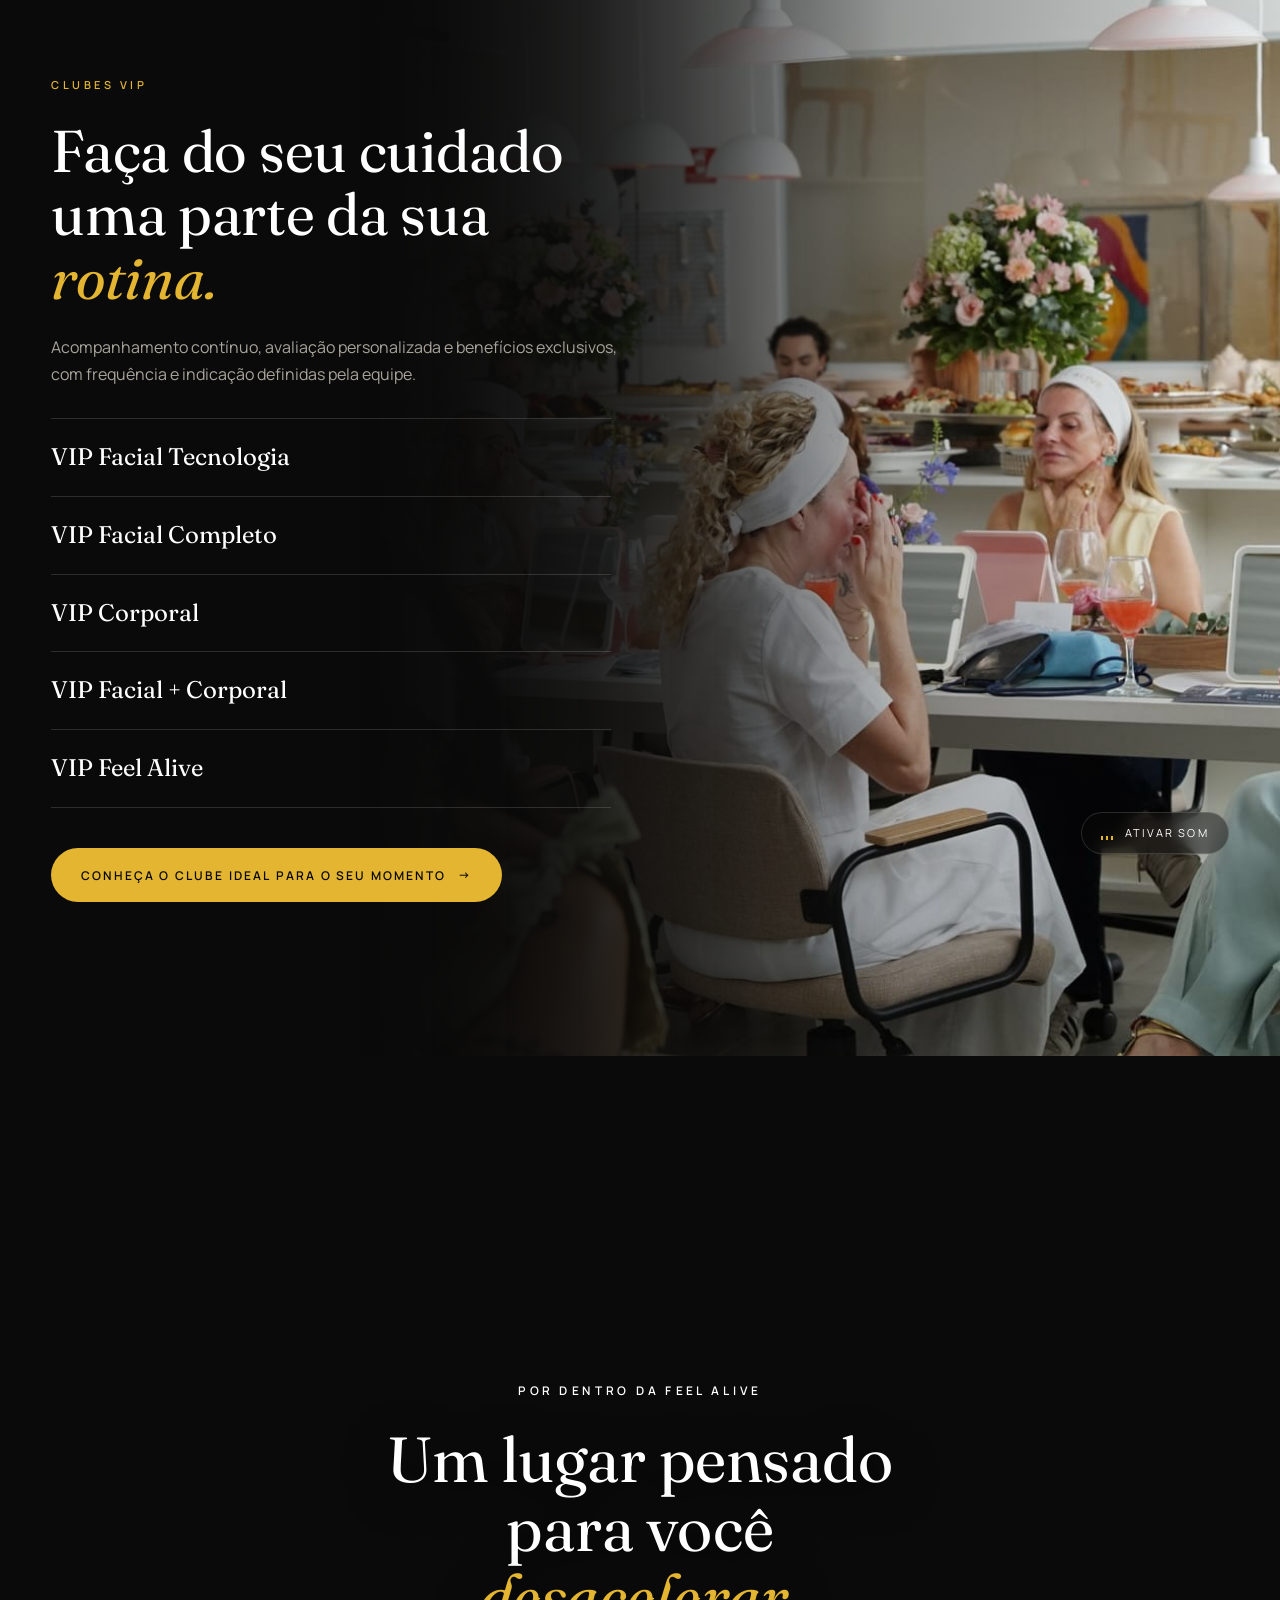
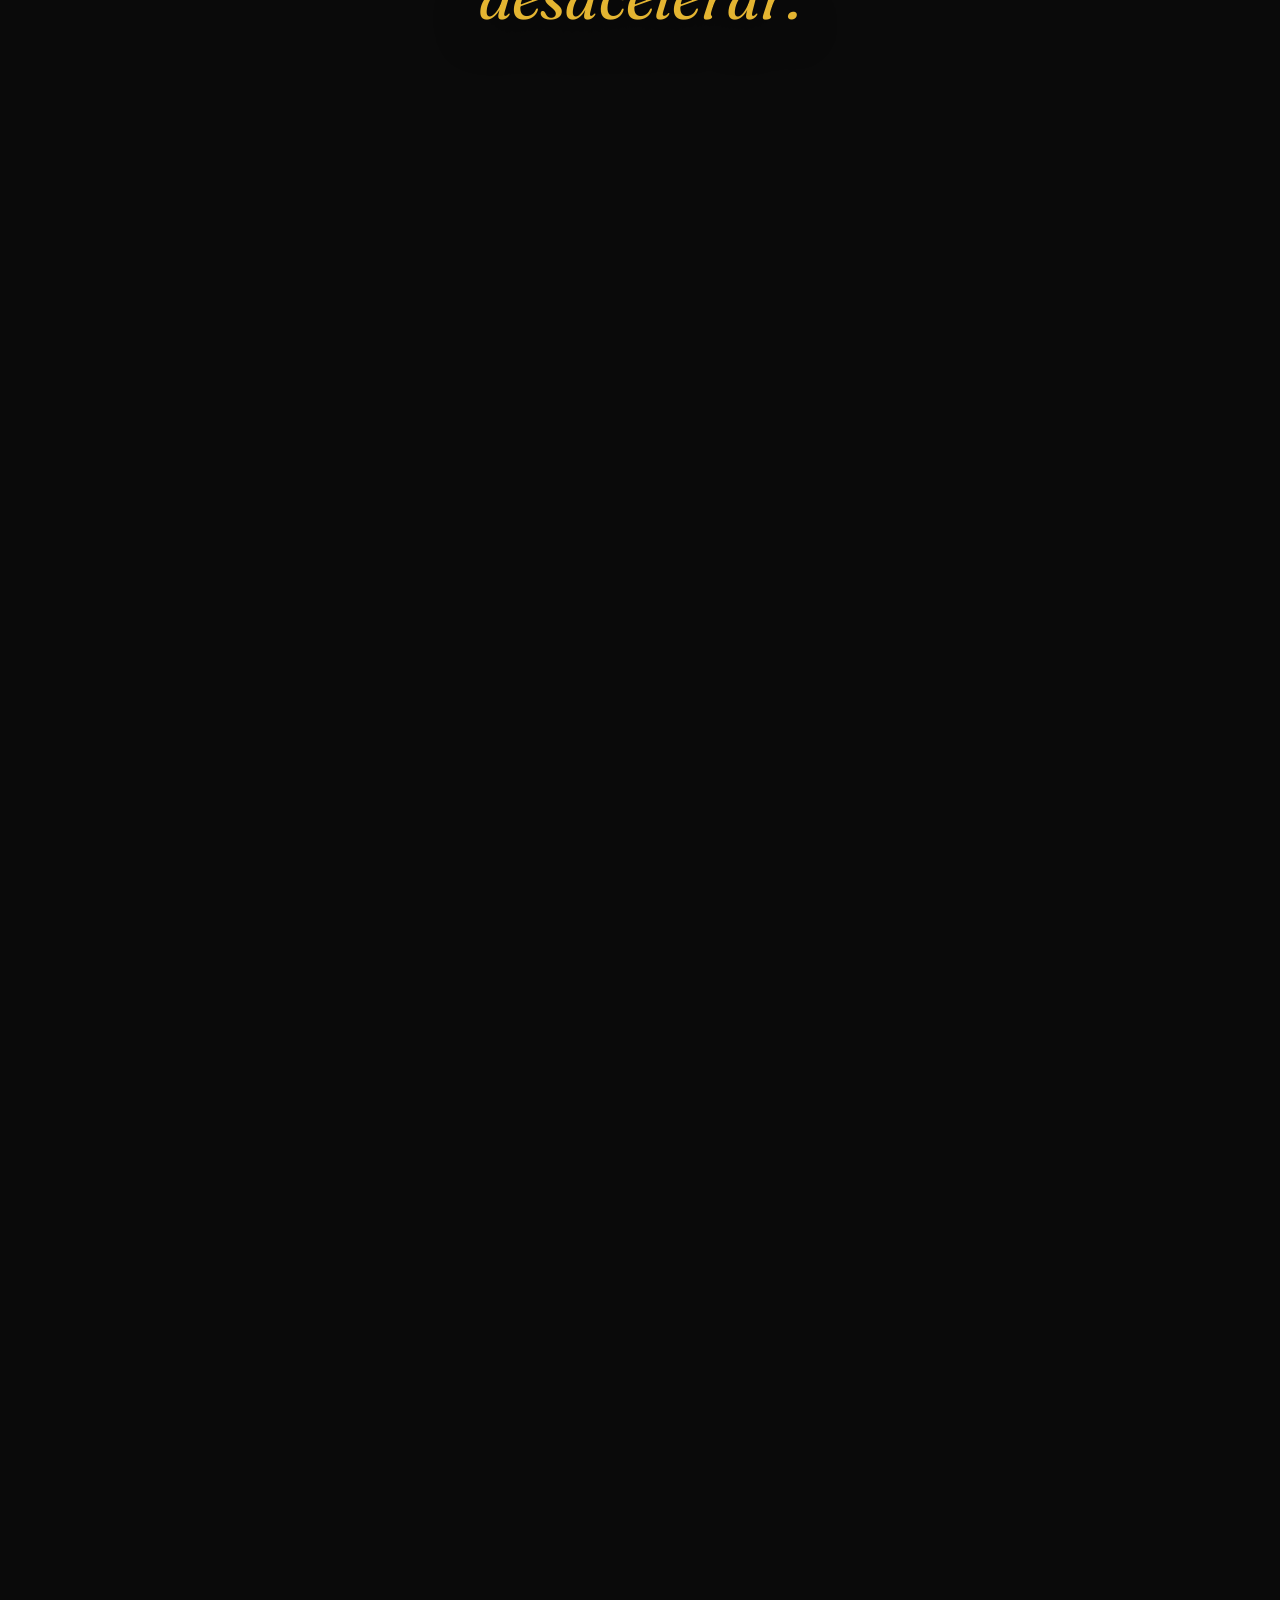
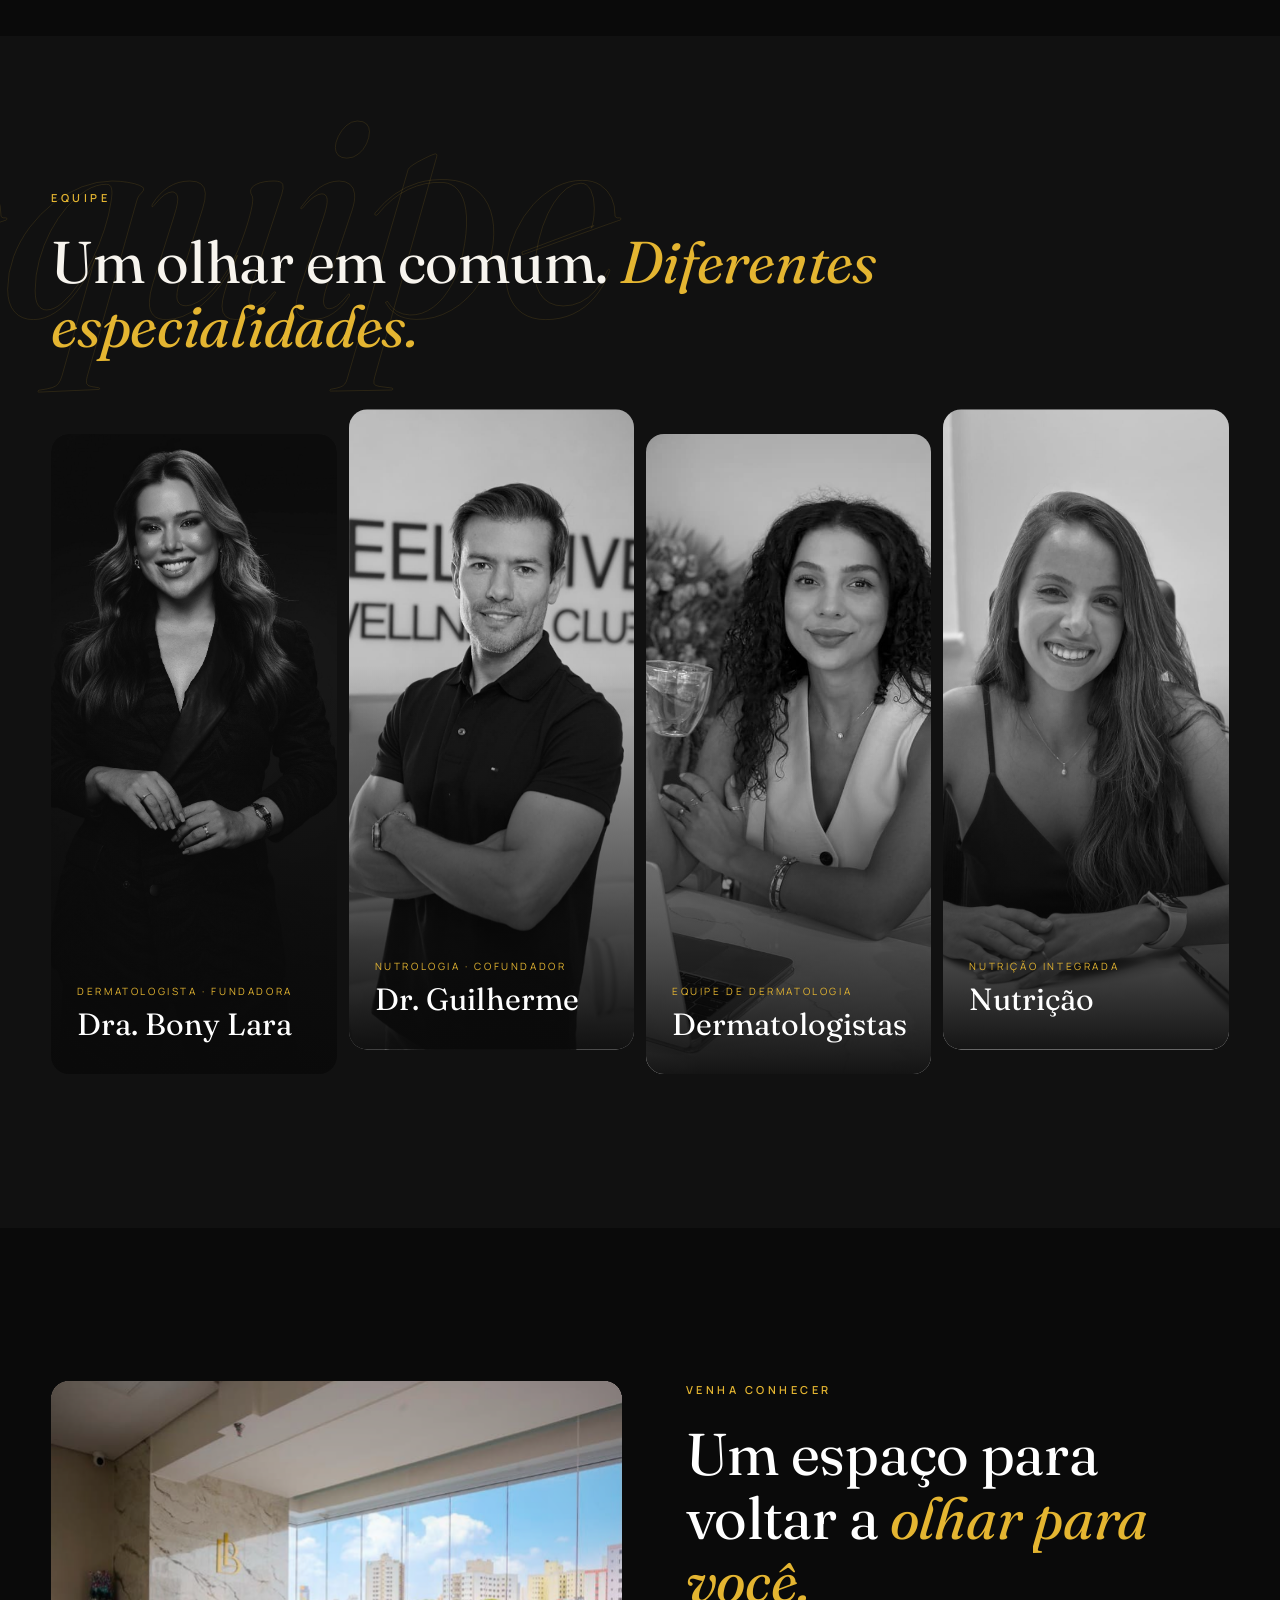
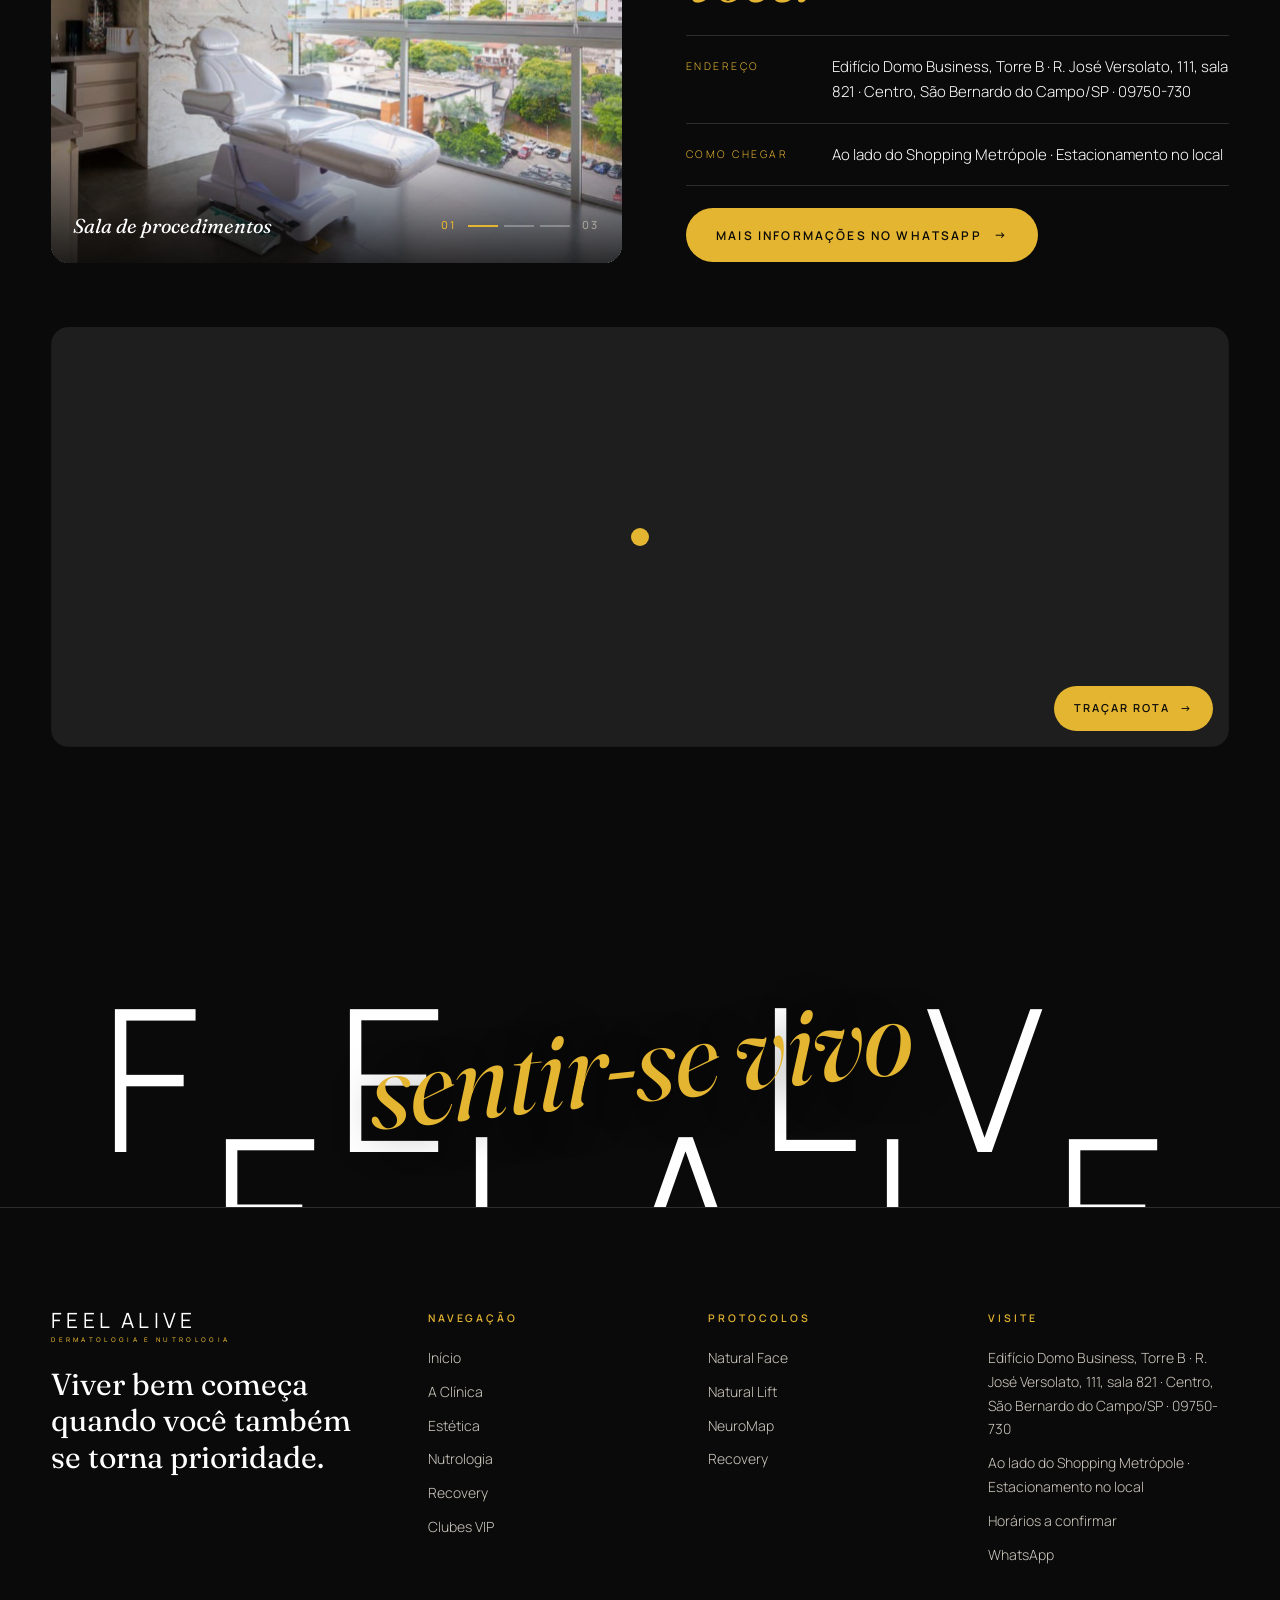
==== commit 87f8754c: "Add files via upload" ====
--- a/index.html
+++ b/index.html
@@ -5,7 +5,7 @@
   <meta name="viewport" content="width=device-width, initial-scale=1">
   <title>Feel Alive | Dermatologia, Nutrologia e Recovery em São Bernardo do Campo</title>
   <meta name="description" content="Dermatologia, saúde e recuperação em São Bernardo do Campo, com cuidados que respeitam sua individualidade e acompanham cada fase da vida. Feel Alive. Sentir-se vivo.">
-  <meta name="theme-color" content="#0a0a0a">
+  <meta name="theme-color" content="#fbf6e9">
   <meta property="og:title" content="Feel Alive | Sentir-se vivo">
   <meta property="og:description" content="Uma experiência de cuidado que acompanha a sua vida.">
   <meta property="og:image" content="assets/img/dra-bony.jpg">
@@ -13,10 +13,10 @@
   <link rel="preconnect" href="https://fonts.googleapis.com">
   <link rel="preconnect" href="https://fonts.gstatic.com" crossorigin>
   <link rel="stylesheet" href="https://fonts.googleapis.com/css2?family=Fraunces:ital,opsz,wght@0,9..144,400;1,9..144,400&family=Manrope:wght@300;400;500;600;700&display=swap">
-  <link rel="stylesheet" href="assets/css/style.css?v=20261163">
+  <link rel="stylesheet" href="assets/css/style.css?v=20261189">
   <script>try{var d=document.documentElement,s=sessionStorage;if(!matchMedia('(prefers-reduced-motion: reduce)').matches){if(!s.getItem('fa-visited'))d.classList.add('is-first');else if(s.getItem('fa-curtain'))d.classList.add('is-curtain')}}catch(e){}</script>
-  <script src="assets/js/gl.js?v=20261163" defer></script>
-  <script src="assets/js/main.js?v=20261163" defer></script>
+  <script src="assets/js/gl.js?v=20261189" defer></script>
+  <script src="assets/js/main.js?v=20261189" defer></script>
   <!-- Dados estruturados: validar telefone e horários antes de publicar -->
   <script type="application/ld+json">
   {
@@ -51,7 +51,7 @@
             <p class="hero__sub">Dermatologia, saúde e recuperação em São Bernardo do Campo, com cuidados que respeitam sua individualidade e acompanham cada fase da vida.</p>
             <div class="hero__actions">
               <a class="btn btn--gold" href="clinica.html" data-magnetic>Conheça a Feel Alive <span class="btn__arrow">→</span></a>
-              <a class="link-line" href="#jornadas" style="color:#fff">Descubra sua jornada</a>
+              <a class="link-line" href="#jornadas" style="color:var(--white)">Descubra sua jornada</a>
             </div>
           </div>
         </div>
@@ -66,7 +66,7 @@
       <div class="zoom__frame"><canvas data-silk></canvas></div>
       <div class="zoom__words" aria-hidden="true"><span class="zoom__l">Sentir-se</span><span class="zoom__r">vivo</span></div>
       <div class="zoom__caption">
-        <span class="eyebrow" style="color:var(--gold)">Feel Alive</span>
+        <span class="eyebrow" style="color:var(--gold-text)">Feel Alive</span>
         <h2 class="h2">Uma experiência de cuidado que acompanha <em>a sua vida.</em></h2>
       </div>
       <span class="zoom__hint">Continue rolando</span>
@@ -174,10 +174,10 @@
   </section>
 
   <!-- 04 / PROTOCOLOS -->
-  <section class="section section--ink section--expand" aria-labelledby="proto-t" style="color:#fff">
+  <section class="section section--ink section--expand" aria-labelledby="proto-t" style="color:var(--white)">
     <div class="container carousel" data-carousel>
       <div class="carousel__intro">
-        <span class="eyebrow" style="color:var(--gold)" data-reveal>Protocolos</span>
+        <span class="eyebrow" style="color:var(--gold-text)" data-reveal>Protocolos</span>
         <h2 class="h2" id="proto-t" data-split>O seu cuidado tem uma história. <em>Seu tratamento também.</em></h2>
         <p class="lead" style="color:var(--muted-on-dark)" data-reveal>Planos personalizados, construídos a partir de avaliação. Nunca um pacote igual para todos.</p>
         <span class="carousel__progress" aria-hidden="true" data-reveal><i></i></span>
@@ -250,11 +250,9 @@
         <figure class="depth__item" style="--x:26vw;--y:10vh;--z:-1250"><img src="assets/img/recovery-sauna.jpg" alt="" loading="lazy"></figure>
         <figure class="depth__item" style="--x:-22vw;--y:16vh;--z:-2000"><video src="assets/video/recovery-pressoterapia.mp4" poster="assets/img/recovery-pressoterapia.jpg" autoplay muted loop playsinline preload="metadata" aria-hidden="true"></video></figure>
         <figure class="depth__item" style="--x:30vw;--y:-14vh;--z:-2750"><video src="assets/video/recovery-imersao.mp4" poster="assets/img/recovery-imersao.jpg" autoplay muted loop playsinline preload="metadata" aria-hidden="true"></video></figure>
-        <figure class="depth__item" style="--x:-30vw;--y:-4vh;--z:-3500"><video src="assets/video/dra-bony.mp4" poster="assets/img/dra-bony-video.jpg" autoplay muted loop playsinline preload="metadata" aria-hidden="true"></video></figure>
-        <figure class="depth__item" style="--x:20vw;--y:18vh;--z:-4250"><video src="assets/video/recovery-led.mp4" poster="assets/img/recovery-led.jpg" autoplay muted loop playsinline preload="metadata" aria-hidden="true"></video></figure>
       </div>
       <div class="depth__caption">
-        <span class="eyebrow" style="color:var(--gold)">Por dentro da Feel Alive</span>
+        <span class="eyebrow" style="color:var(--gold-text)">Por dentro da Feel Alive</span>
         <h2 class="h2">Um lugar pensado para você <em>desacelerar.</em></h2>
       </div>
     </div>
--- a/assets/css/style.css
+++ b/assets/css/style.css
@@ -120,6 +120,9 @@
 .btn--ghost { --bg: transparent; --fg: currentColor; box-shadow: inset 0 0 0 1px currentColor; }
 .btn--ghost:hover { box-shadow: inset 0 0 0 1px var(--gold); }
 .btn--sm { padding: 13px 22px; font-size: 11px; }
+.btn__wa { display: inline-grid; place-items: center; width: 1.35em; height: 1.35em; flex-shrink: 0; }
+.btn__wa svg { width: 100%; height: 100%; }
+.link-line .btn__wa { vertical-align: -0.25em; margin-right: 0.5em; }
 .link-line { position: relative; font-size: 12px; font-weight: 600; letter-spacing: .2em; text-transform: uppercase; padding-bottom: 6px; }
 .link-line::after { content: ""; position: absolute; left: 0; bottom: 0; width: 100%; height: 1px; background: currentColor; transform-origin: right; transition: transform .6s var(--ease); }
 .link-line:hover::after { transform: scaleX(0); transform-origin: right; animation: line-back .6s .3s var(--ease) forwards; }
@@ -272,9 +275,18 @@
 .hero { position: relative; min-height: 100svh; background: var(--black); color: var(--white); overflow: hidden; display: grid; align-items: end; padding: calc(var(--header-h) + 40px) 0 clamp(28px, 5vw, 56px); }
 .hero__media { position: absolute; inset: 0; z-index: 0; }
 .hero__media video { position: absolute; inset: 0; width: 100%; height: 100%; object-fit: cover; z-index: 2; }
-.hero__photo { position: absolute; right: 0; top: 0; bottom: 0; width: min(62vw, 980px); overflow: hidden; }
+.hero__photo { position: absolute; right: 0; top: 0; bottom: 0; width: var(--photo-w); overflow: hidden; }
+/* o texto nunca invade a foto: largura livre = da margem do container até onde a foto começa, com respiro */
+:root { --photo-w: min(56vw, 900px); --free-w: calc(100vw - var(--photo-w) - (100vw - min(100vw, var(--max))) / 2 - var(--gutter) - 40px); }
 .hero__photo img { width: 100%; height: 100%; object-fit: cover; object-position: 50% 0; transform-origin: 50% 0; animation: kenburns 18s var(--ease) infinite alternate; }
 .hero__photo::after { content: ""; position: absolute; inset: 0; background: linear-gradient(90deg, var(--black) 0%, rgba(10, 10, 10, .55) 34%, rgba(10, 10, 10, 0) 70%), linear-gradient(0deg, var(--black) 0%, rgba(10, 10, 10, 0) 40%); }
+/* Home: foto do casal inteira, num quadro na proporção da imagem (vale só para a home) */
+@media (min-width: 901px) {
+  .hero { --photo-w: min(58vw, 960px); --photo-h: calc(var(--photo-w) / 1.62); --free-w: calc(100vw - var(--photo-w) - (100vw - min(100vw, var(--max))) / 2 - var(--gutter) - 40px); }
+  .hero .hero__photo { top: max(var(--header-h), calc(50% - var(--photo-h) / 2 - 30px)); bottom: auto; height: var(--photo-h); }
+  .hero .hero__photo img { object-position: 50% 50%; animation: none; }
+  .hero .hero__photo::after { background: linear-gradient(90deg, var(--black) 0%, rgba(10, 10, 10, .4) 10%, rgba(10, 10, 10, 0) 24%), linear-gradient(180deg, var(--black) 0%, rgba(10, 10, 10, 0) 10%), linear-gradient(0deg, var(--black) 0%, rgba(10, 10, 10, 0) 14%); }
+}
 .hero__glow { position: absolute; width: 60vmax; height: 60vmax; left: -20vmax; top: -10vmax; border-radius: 50%; background: radial-gradient(circle, rgba(228, 181, 49, .16), transparent 60%); filter: blur(10px); animation: drift 14s ease-in-out infinite alternate; }
 .hero__grain { position: absolute; inset: -50%; opacity: .07; pointer-events: none; background-image: url("data:image/svg+xml,%3Csvg xmlns='http://www.w3.org/2000/svg' width='160' height='160'%3E%3Cfilter id='n'%3E%3CfeTurbulence type='fractalNoise' baseFrequency='.9' numOctaves='3' stitchTiles='stitch'/%3E%3C/filter%3E%3Crect width='100%25' height='100%25' filter='url(%23n)'/%3E%3C/svg%3E"); animation: grain 1s steps(6) infinite; }
 @keyframes kenburns { from { transform: scale(1.02); } to { transform: scale(1.08) translate(-1%, 0); } }
@@ -284,6 +296,12 @@
 .hero__eyebrow { color: var(--gold); margin-bottom: -8px; opacity: 0; transform: translateY(20px); transition: 1.4s var(--ease) .9s; }
 .is-loaded .hero__eyebrow { opacity: 1; transform: none; }
 .hero .h1 { max-width: 15ch; }
+@media (min-width: 901px) {
+  .hero .h1, .hero__sub { max-width: var(--free-w); }
+  .hero .h1 { font-size: clamp(2.4rem, 4vw, 4.8rem); }
+  .page-hero:has(.hero__photo) .container > * { max-width: var(--free-w); }
+  .page-hero:has(.hero__photo) .h1 { font-size: clamp(2.4rem, 4vw, 4.8rem); }
+}
 .hero__slides { display: grid; }
 .hero__slide { grid-area: 1 / 1; display: grid; gap: 28px; align-content: end; visibility: hidden; }
 .hero__slide.is-active, .hero__slide.is-out { visibility: visible; }
@@ -628,6 +646,7 @@
 .tlist__head:hover { padding-left: 16px; }
 .tlist__idx { font-size: 12px; color: var(--gold-deep); letter-spacing: .14em; font-weight: 600; }
 .tlist__title { font-family: var(--f-display); font-size: clamp(1.7rem, 3.4vw, 3rem); font-weight: 400; line-height: 1.05; }
+.tlist__sub { display: block; margin-top: 6px; font-family: var(--f-display); font-style: italic; font-weight: 400; font-size: clamp(1rem, 1.3vw, 1.25rem); line-height: 1.3; color: var(--gold); }
 .tlist__plus { position: relative; width: 44px; height: 44px; border-radius: 50%; box-shadow: inset 0 0 0 1px var(--line); transition: background .4s, transform .6s var(--ease); }
 .tlist__plus::before, .tlist__plus::after { content: ""; position: absolute; left: 50%; top: 50%; width: 14px; height: 1.5px; margin: -.75px 0 0 -7px; background: currentColor; transition: transform .6s var(--ease); }
 .tlist__plus::after { transform: rotate(90deg); }
@@ -830,7 +849,7 @@
 .depth { position: relative; height: 420vh; background: var(--black); color: var(--white); }
 .depth__sticky { position: sticky; top: 0; height: 100vh; overflow: hidden; }
 .depth__stage { position: absolute; inset: 0; z-index: 1; perspective: 900px; perspective-origin: 50% 50%; }
-.depth__item { z-index: 1; --zpos: calc(var(--z) + var(--sp, 0) * 4800); position: absolute; left: 50%; top: 50%; width: clamp(150px, 19vw, 300px); aspect-ratio: 3 / 4; margin: 0; border-radius: 16px; overflow: hidden; background: var(--ink); box-shadow: 0 40px 80px -30px rgba(0, 0, 0, .8); transform: translate(-50%, -50%) translate3d(var(--x), var(--y), calc(var(--zpos) * 1px)); opacity: min(clamp(0, calc((var(--zpos) + 3600) / 1300), 1), clamp(0, calc((780 - var(--zpos)) / 380), 1)); will-change: transform; }
+.depth__item { z-index: 1; --zpos: calc(var(--z) + var(--sp, 0) * 5600); position: absolute; left: 50%; top: 50%; width: clamp(150px, 19vw, 300px); aspect-ratio: 3 / 4; margin: 0; border-radius: 16px; overflow: hidden; background: var(--ink); box-shadow: 0 40px 80px -30px rgba(0, 0, 0, .8); transform: translate(-50%, -50%) translate3d(var(--x), var(--y), calc(var(--zpos) * 1px)); opacity: min(clamp(0, calc((var(--zpos) + 3600) / 1300), 1), clamp(0, calc((520 - var(--zpos)) / 380), 1)); will-change: transform; }
 .depth__item img, .depth__item video { width: 100%; height: 100%; object-fit: cover; object-position: 50% 25%; border-radius: 16px; }
 .depth__item { clip-path: inset(0 round 16px); }
 .depth__caption { position: absolute; inset: 0; z-index: 3; display: grid; place-content: center; justify-items: center; gap: 22px; text-align: center; padding: var(--gutter); pointer-events: none; opacity: clamp(0, calc((var(--sp, 0) - .08) * 5), 1); transform: scale(calc(.88 + var(--sp, 0) * .2)); }
@@ -856,6 +875,9 @@
 .deck__count { color: var(--gold); }
 .deck__bar { position: relative; width: 140px; height: 1px; background: var(--line-on-dark); }
 .deck__bar i { position: absolute; inset: 0; background: var(--gold); transform-origin: left; transform: scaleX(var(--sp, 0)); }
+/* botão que surge quando o último card do baralho está ativo */
+.deck__cta { opacity: 0; transform: translateY(18px); pointer-events: none; transition: opacity .6s var(--ease), transform .8s var(--ease); }
+.deck.is-end .deck__cta { opacity: 1; transform: none; pointer-events: auto; }
 .deck__stack { position: relative; height: min(72vh, 620px); perspective: 1400px; }
 .deck__card { --t: clamp(0, calc(var(--k, 0) - var(--i)), 1); --d: max(0, calc(var(--i) - var(--k, 0)));
   position: absolute; inset: 0; margin: auto; width: min(100%, calc(min(72vh, 620px) * .78)); aspect-ratio: 4 / 5; height: auto; border-radius: 22px; overflow: hidden; background: var(--ink);
@@ -922,6 +944,7 @@
 
 .vip-band__photo { position: absolute; inset: 0 0 0 auto; width: min(54vw, 820px); z-index: 0; }
 .vip-band__photo { width: min(72vw, 1100px); overflow: hidden; -webkit-mask-image: linear-gradient(90deg, transparent 0%, rgba(0, 0, 0, .3) 24%, #000 58%); mask-image: linear-gradient(90deg, transparent 0%, rgba(0, 0, 0, .3) 24%, #000 58%); }
+.vip-band__photo video { position: absolute; inset: 0; width: 100%; height: 100%; object-fit: cover; }
 .vip-band__photo img { position: absolute; inset: 0; width: 100%; height: 100%; object-fit: cover; }
 /* troca suave: as fotos se sobrepõem com fade e um zoom lento */
 .vip-slides img { opacity: 0; transform: scale(1.08); transition: opacity 1.8s ease-in-out, transform 8s linear; will-change: opacity, transform; }
@@ -1023,3 +1046,29 @@
   .loader { display: none; }
   .marquee__track { animation: none; }
 }
+
+/* Clubes VIP: vídeo com som e botão para ligar/desligar */
+.vip-sound { position: absolute; right: var(--gutter); bottom: clamp(24px, 4vw, 48px); z-index: 2; cursor: pointer; background: rgba(10, 10, 10, .45); backdrop-filter: blur(8px); color: #fff; }
+.vip-sound:not(.is-on) .sound-btn__eq i { height: 30%; }
+
+/* Estética (topo): foto grande encostada à direita, mostrando os rostos e o atendimento, sem entrar no texto */
+@media (min-width: 901px) {
+  body[data-page="estetica"] .page-hero { min-height: calc(88svh + 120px); padding-bottom: calc(clamp(48px, 7vw, 100px) + 120px); }
+  body[data-page="estetica"] .page-hero .hero__photo { --foto-w: min(46vw, calc((88svh - var(--header-h)) * 1.05)); top: var(--header-h); width: var(--foto-w); -webkit-mask-image: linear-gradient(90deg, transparent, #000 28%); mask-image: linear-gradient(90deg, transparent, #000 28%); }
+  body[data-page="estetica"] .page-hero .hero__photo img { object-fit: cover; object-position: 50% max(100%, calc(min(46vw, (88svh - var(--header-h)) * 1.05) * -.336)); animation: none; }
+  body[data-page="estetica"] .page-hero .hero__photo::after { background: linear-gradient(180deg, var(--black) 0%, rgba(10, 10, 10, 0) 10%), linear-gradient(0deg, var(--black) 0%, rgba(10, 10, 10, 0) 14%); }
+}
+
+/* Estética (baralho): cada card assume a proporção da própria foto, que aparece inteira */
+body[data-page="estetica"] .deck__card { width: auto; height: 100%; max-width: 100%; aspect-ratio: var(--ar); }
+body[data-page="estetica"] .deck__card img { object-fit: contain; scale: 1; }
+
+/* Antes e depois com a foto única (antes à esquerda, depois à direita): cada metade vira um lado do comparador */
+.ba--split { aspect-ratio: 360 / 638; }
+.ba--split .ba__img { overflow: hidden; }
+.ba--split .ba__img img { position: absolute; top: 0; left: 0; width: 200%; max-width: none; height: 100%; object-fit: cover; }
+.ba--split .ba__after img { left: -100%; }
+
+/* Clubes VIP (topo): vídeo no lugar da foto */
+.page-hero__photo video { position: absolute; inset: 0; width: 100%; height: 100%; object-fit: cover; object-position: 70% 35%; }
+.page-hero:has(.vip-video) .vip-band__ring { display: none; }
